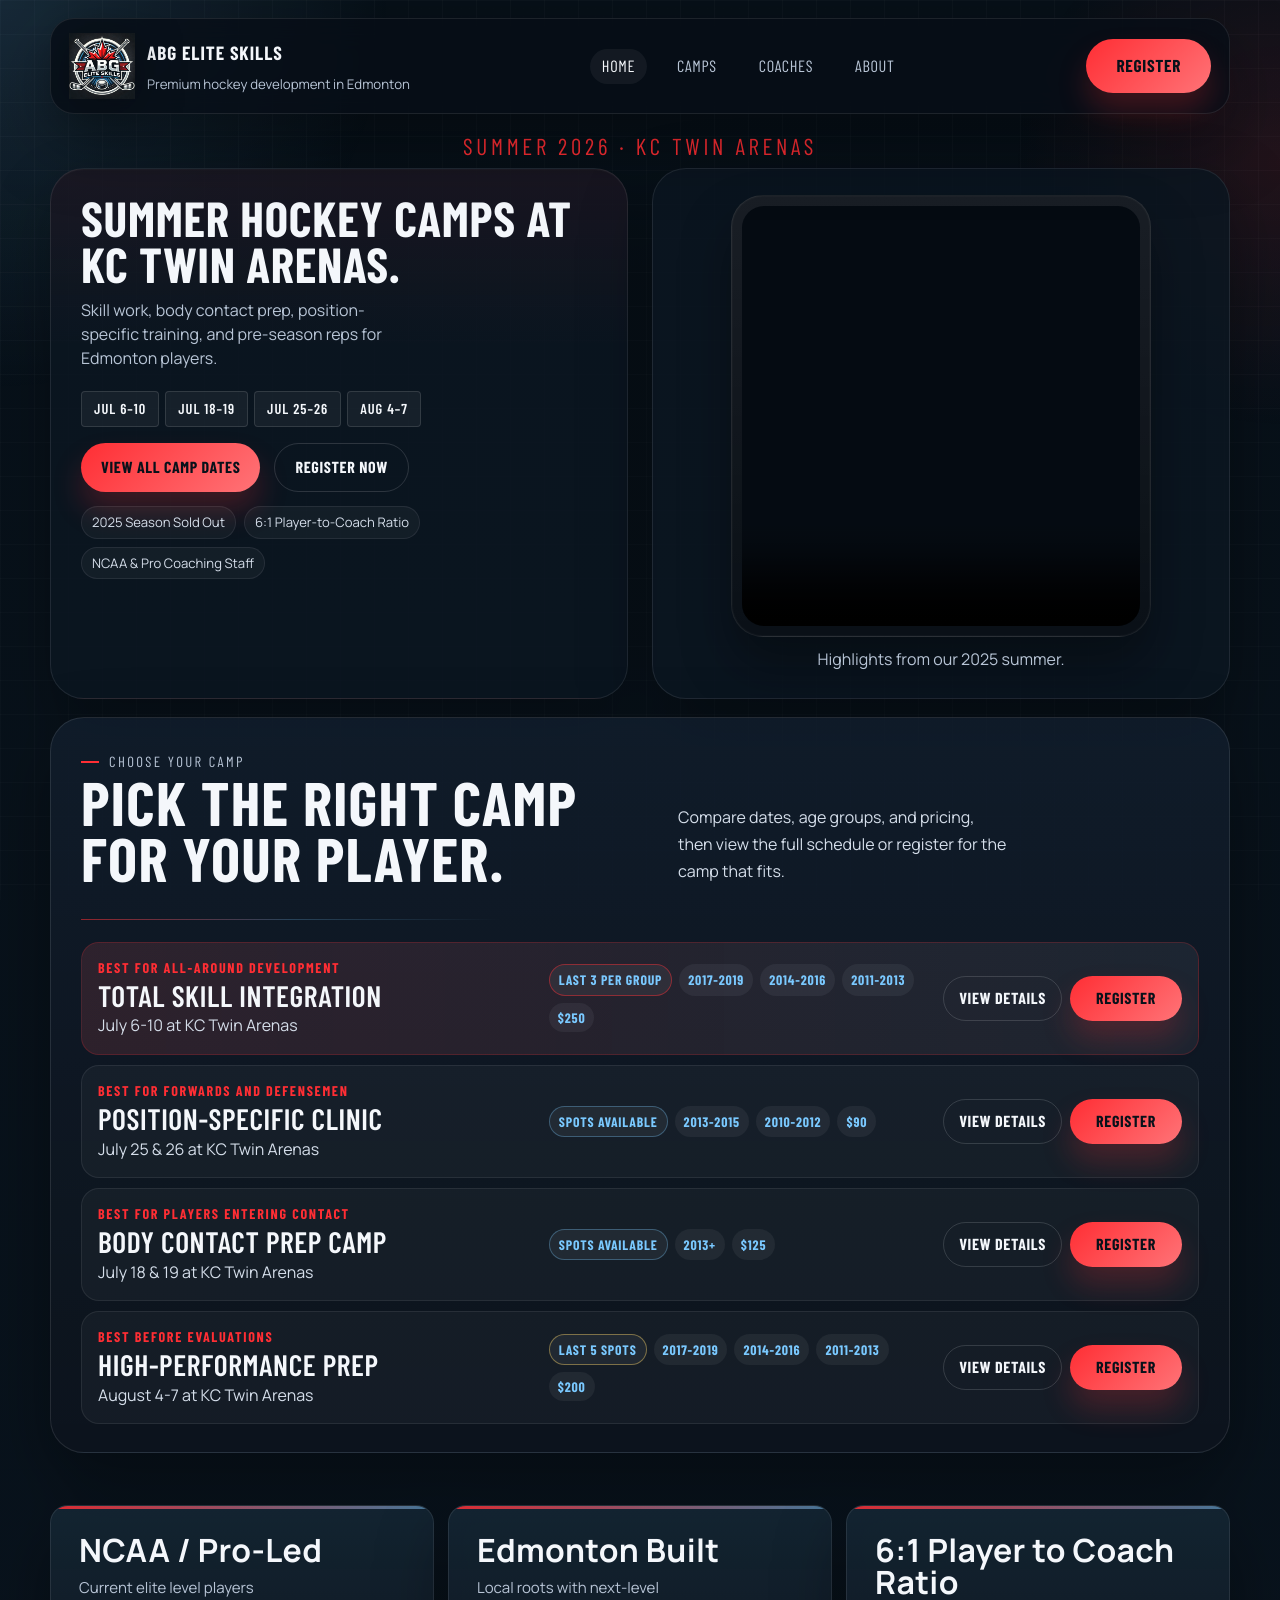
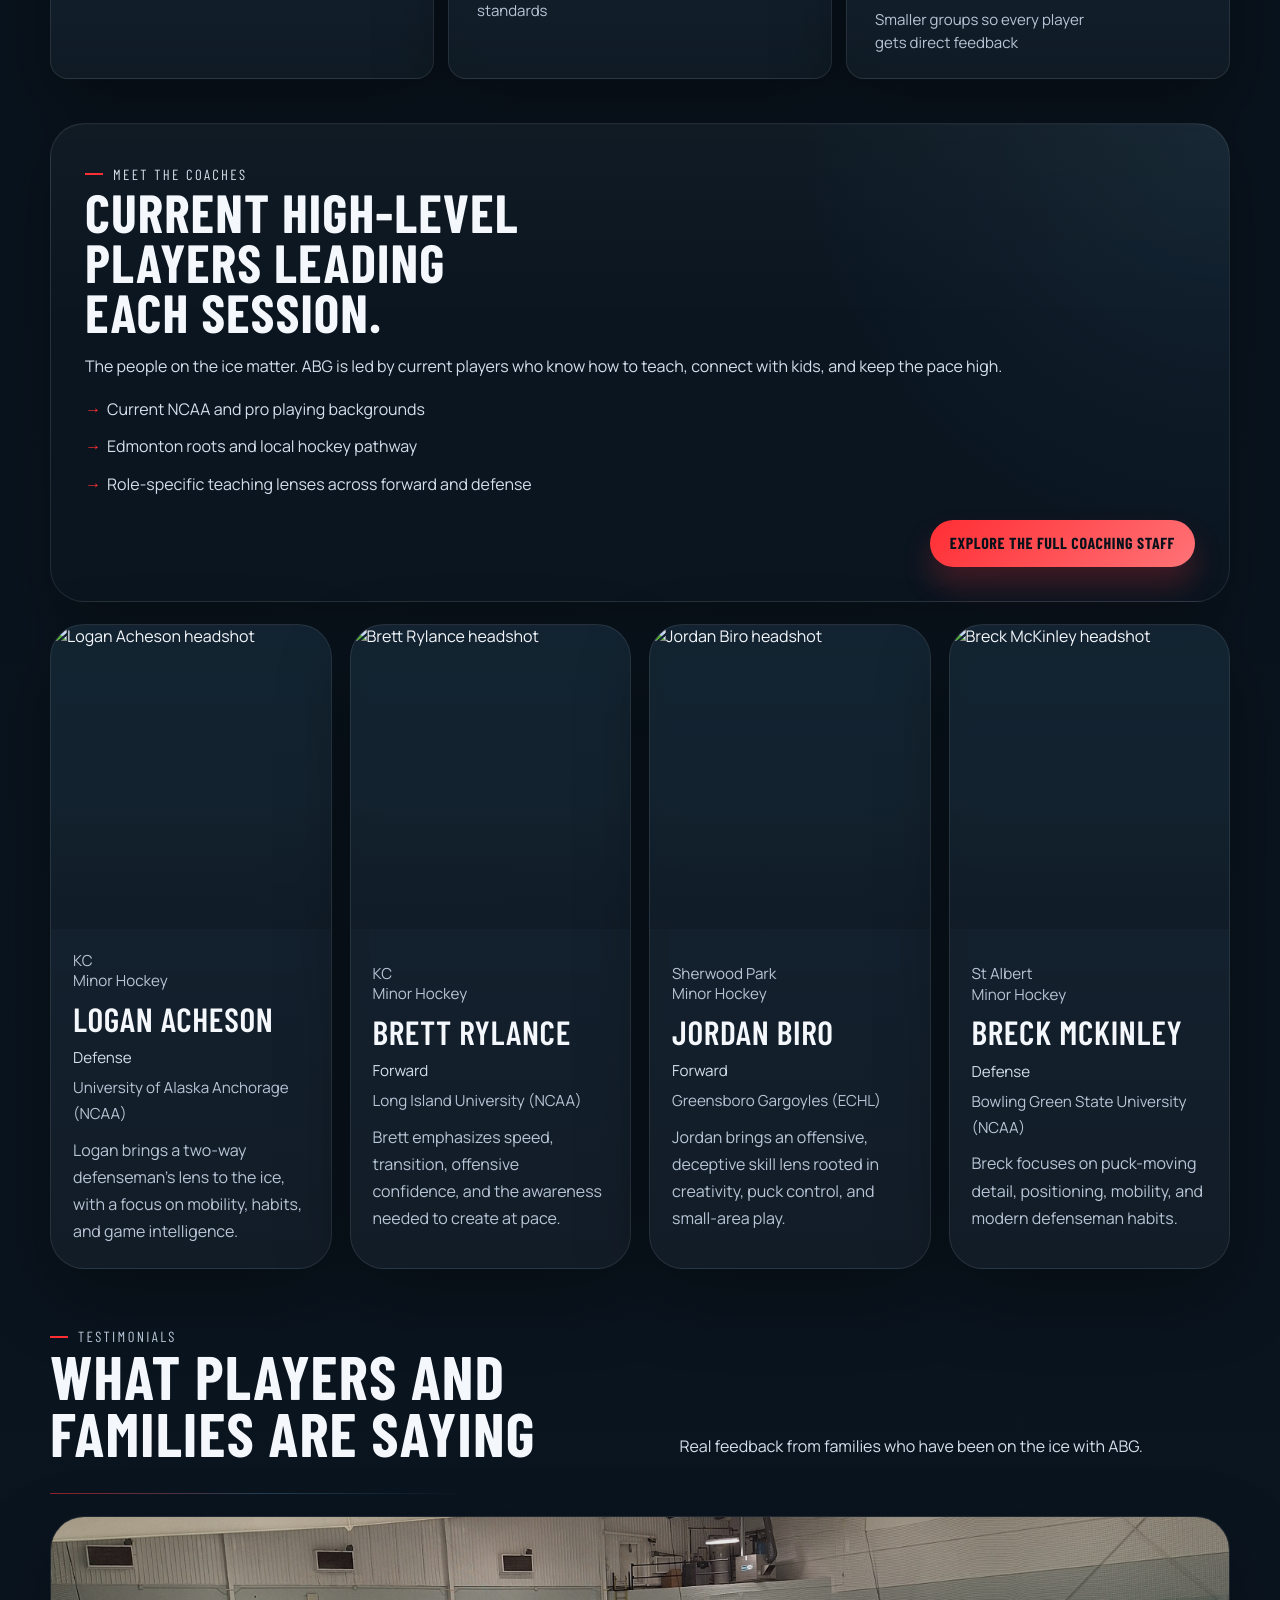
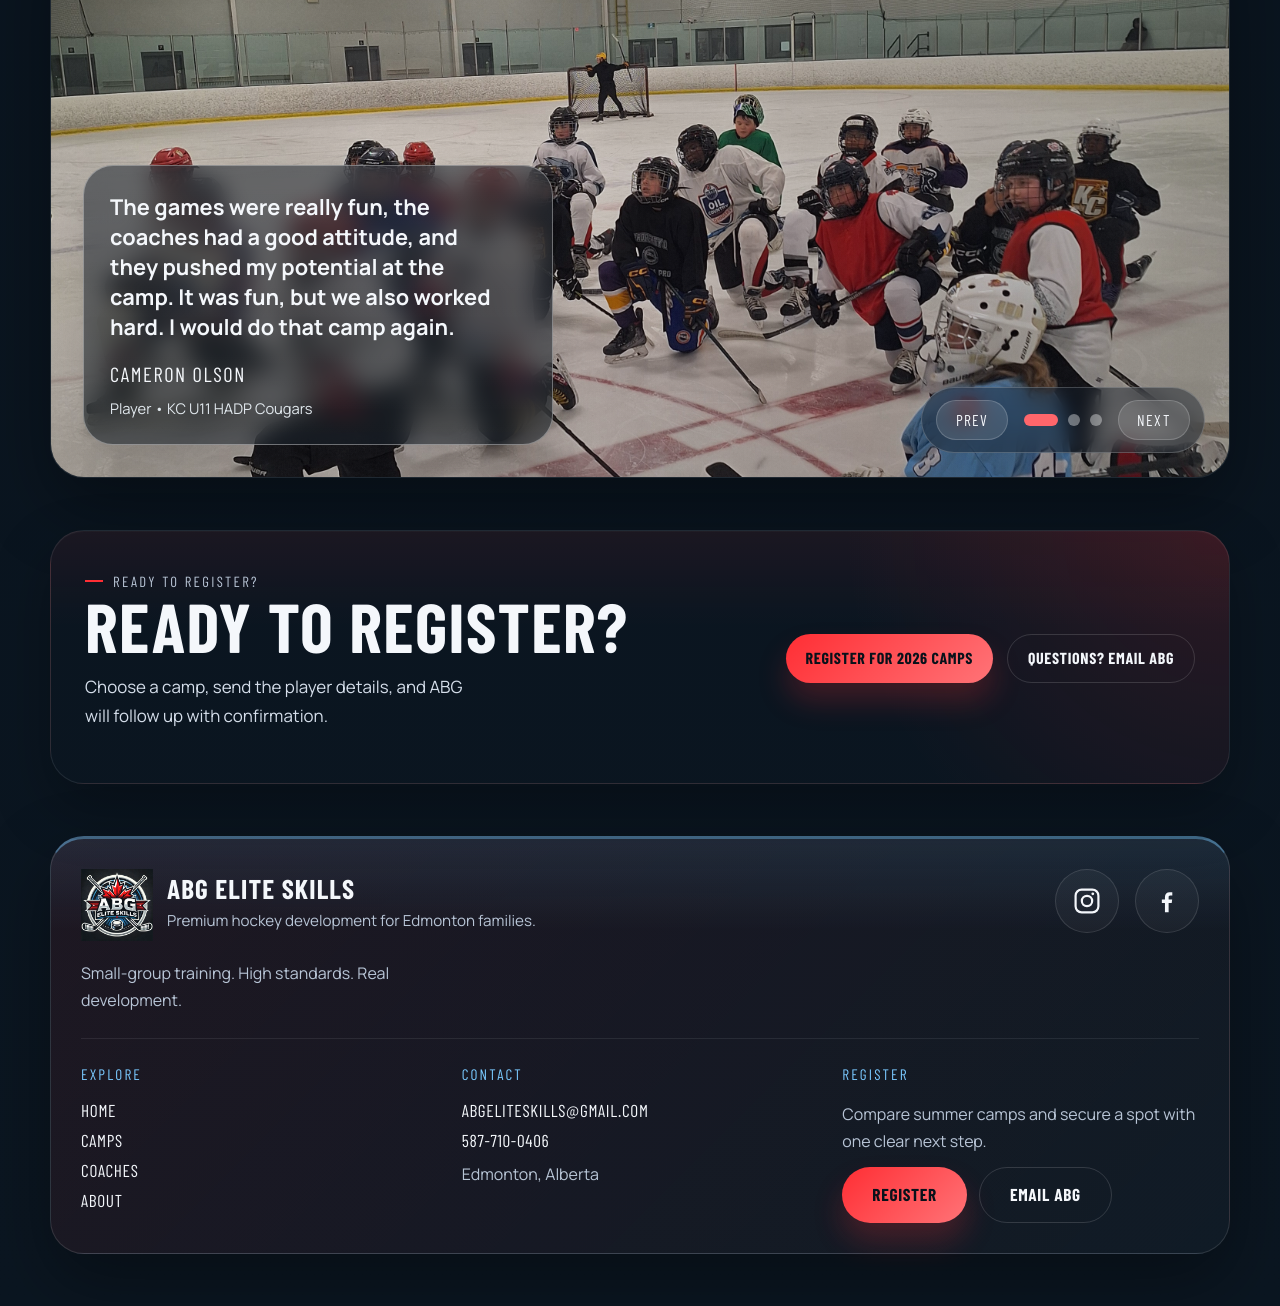
==== index.html @ f3a10bab "Add Meta Pixel and Lead conversion tracking Installs Meta Pixel (ID 1987066045263331) on all 5 pages" ====
<!DOCTYPE html>
<html lang="en">
  <head>
    <meta charset="UTF-8" />
    <meta name="viewport" content="width=device-width, initial-scale=1.0" />
    <title>Summer 2026 Hockey Camps in Edmonton | ABG Elite Skills</title>
    <meta
      name="description"
      content="Register for ABG Elite Skills summer 2026 hockey camps at KC Twin Arenas in Edmonton, including skill work, body contact prep, position-specific training, and pre-season reps."
    />
    <meta
      name="robots"
      content="index, follow, max-snippet:-1, max-image-preview:large, max-video-preview:-1"
    />
    <link rel="canonical" href="https://abgeliteskills.com/" />
    <meta property="og:type" content="website" />
    <meta property="og:site_name" content="ABG Elite Skills" />
    <meta property="og:title" content="Summer 2026 Hockey Camps in Edmonton | ABG Elite Skills" />
    <meta
      property="og:description"
      content="Summer 2026 hockey camps at KC Twin Arenas in Edmonton, including skill work, body contact prep, position-specific training, and pre-season reps."
    />
    <meta property="og:url" content="https://abgeliteskills.com/" />
    <meta
      property="og:image"
      content="https://abgeliteskills.com/assets/20250711_201636%20copy.jpg"
    />
    <meta name="twitter:card" content="summary_large_image" />
    <meta name="twitter:title" content="Summer 2026 Hockey Camps in Edmonton | ABG Elite Skills" />
    <meta
      name="twitter:description"
      content="Summer 2026 hockey camps at KC Twin Arenas in Edmonton, including skill work, body contact prep, position-specific training, and pre-season reps."
    />
    <meta
      name="twitter:image"
      content="https://abgeliteskills.com/assets/20250711_201636%20copy.jpg"
    />
    <script type="application/ld+json">
      {
        "@context": "https://schema.org",
        "@graph": [
          {
            "@type": "SportsOrganization",
            "@id": "https://abgeliteskills.com/#organization",
            "name": "ABG Elite Skills",
            "url": "https://abgeliteskills.com/",
            "logo": "https://abgeliteskills.com/assets/abg-elite-skills-logo.webp",
            "telephone": "+1-587-710-0406",
            "description": "ABG Elite Skills is an Edmonton hockey development program offering summer hockey camps, skills training, body contact prep, position-specific clinics, and private coaching led by current NCAA and pro players.",
            "email": "abgeliteskills@gmail.com",
            "priceRange": "$$",
            "areaServed": {
              "@type": "City",
              "name": "Edmonton"
            },
            "knowsAbout": [
              "Edmonton hockey camps",
              "hockey skills training",
              "body contact hockey prep",
              "position-specific hockey training",
              "private hockey coaching"
            ],
            "makesOffer": [
              {
                "@type": "Offer",
                "name": "Edmonton summer hockey camps",
                "category": "Hockey camp",
                "areaServed": "Edmonton, Alberta"
              },
              {
                "@type": "Offer",
                "name": "Position-specific hockey clinic",
                "category": "Hockey skills training",
                "areaServed": "Edmonton, Alberta"
              },
              {
                "@type": "Offer",
                "name": "Body contact prep hockey camp",
                "category": "Hockey development",
                "areaServed": "Edmonton, Alberta"
              }
            ],
            "sameAs": [
              "https://www.instagram.com/abg_eliteskills/",
              "https://www.facebook.com/people/ABG-Elite-Skills/61557583743924/"
            ],
            "contactPoint": [
              {
                "@type": "ContactPoint",
                "contactType": "customer support",
                "email": "abgeliteskills@gmail.com",
                "telephone": "+1-587-710-0406",
                "availableLanguage": [
                  "en"
                ]
              }
            ]
          },
          {
            "@type": "WebSite",
            "@id": "https://abgeliteskills.com/#website",
            "url": "https://abgeliteskills.com/",
            "name": "ABG Elite Skills",
            "publisher": {
              "@id": "https://abgeliteskills.com/#organization"
            }
          },
          {
            "@type": "WebPage",
            "@id": "https://abgeliteskills.com/#webpage",
            "url": "https://abgeliteskills.com/",
            "name": "Summer 2026 Hockey Camps in Edmonton | ABG Elite Skills",
            "description": "Register for ABG Elite Skills summer 2026 hockey camps at KC Twin Arenas in Edmonton, including skill work, body contact prep, position-specific training, and pre-season reps.",
            "isPartOf": {
              "@id": "https://abgeliteskills.com/#website"
            },
            "about": {
              "@id": "https://abgeliteskills.com/#organization"
            },
            "primaryImageOfPage": {
              "@type": "ImageObject",
              "url": "https://abgeliteskills.com/assets/20250711_201636%20copy.jpg"
            }
          }
        ]
      }
    </script>
    <link rel="preconnect" href="https://fonts.googleapis.com" />
    <link rel="preconnect" href="https://fonts.gstatic.com" crossorigin />
    <link
      href="https://fonts.googleapis.com/css2?family=Barlow+Condensed:wght@500;600;700&family=Manrope:wght@400;500;600;700;800&display=swap"
      rel="stylesheet"
    />
    <link rel="icon" href="./assets/abg-elite-skills-logo.webp" type="image/webp" />
    <link rel="stylesheet" href="./styles.css?v=20260620-mobile-pass-3" />
    <script>
      !function(f,b,e,v,n,t,s){if(f.fbq)return;n=f.fbq=function(){n.callMethod?
      n.callMethod.apply(n,arguments):n.queue.push(arguments)};if(!f._fbq)f._fbq=n;
      n.push=n;n.loaded=!0;n.version='2.0';n.queue=[];t=b.createElement(e);t.async=!0;
      t.src=v;s=b.getElementsByTagName(e)[0];s.parentNode.insertBefore(t,s)}(window,
      document,'script','https://connect.facebook.net/en_US/fbevents.js');
      fbq('init','1987066045263331');fbq('track','PageView');
    </script>
    <noscript><img height="1" width="1" style="display:none" src="https://www.facebook.com/tr?id=1987066045263331&ev=PageView&noscript=1"/></noscript>
  </head>
  <body data-page="home">
    <div class="site-bg"></div>
    <div class="page-shell">
      <header class="site-header">
        <a class="brand" href="./index.html" aria-label="ABG Elite Skills home">
          <img
            class="brand-logo"
            src="./assets/abg-elite-skills-logo.webp"
            alt="ABG Elite Skills logo"
          />
          <span class="brand-text">
            <strong>ABG Elite Skills</strong>
            <small>Premium hockey development in Edmonton</small>
          </span>
        </a>

        <button class="nav-toggle" type="button" aria-expanded="false" aria-label="Open menu">
          <span></span>
          <span></span>
        </button>

        <nav class="site-nav" aria-label="Primary">
          <a class="nav-link active" href="./index.html">Home</a>
          <a class="nav-link" href="./camps.html">Camps</a>
          <a class="nav-link" href="./coaches.html">Coaches</a>
          <a class="nav-link" href="./about.html">About</a>
        </nav>

        <a class="button button-small" href="./register.html">Register</a>
      </header>

      <main>
        <section class="hero hero-home hero-home-july reveal">
          <p class="eyebrow hero-home-kicker">Summer 2026 &middot; KC Twin Arenas</p>
          <div class="hero-copy">
            <h1>Summer Hockey Camps at KC Twin Arenas.</h1>
            <p class="hero-text">
              Skill work, body contact prep, position-specific training, and pre-season reps for Edmonton players.
            </p>
            <div class="hero-dates-strip" aria-label="Camp dates">
              <span>Jul 6&ndash;10</span>
              <span>Jul 18&ndash;19</span>
              <span>Jul 25&ndash;26</span>
              <span>Aug 4&ndash;7</span>
            </div>
            <div class="hero-actions">
              <a
                class="button"
                href="./camps.html"
                data-track-event="homepage_view_all_camp_dates_click"
                data-track-placement="home_hero"
              >View All Camp Dates</a>
              <a
                class="button button-secondary"
                href="./register.html"
                data-track-event="homepage_register_now_click"
                data-track-placement="home_hero"
              >Register Now</a>
            </div>
            <ul class="hero-proof-list">
              <li>2025 Season Sold Out</li>
              <li>6:1 Player-to-Coach Ratio</li>
              <li>NCAA &amp; Pro Coaching Staff</li>
            </ul>
          </div>
          <div class="hero-video-panel">
            <div class="hero-video-frame">
              <video
                class="hero-video"
                autoplay
                muted
                loop
                playsinline
                controls
                preload="metadata"
                poster="https://static.wixstatic.com/media/a00900_d797eb8a18ed4b608139aca3c1e04b4a~mv2.jpg/v1/crop/x_0%2Cy_1598%2Cw_3060%2Ch_1741/fill/w_930%2Ch_525%2Cal_c%2Cq_85%2Cusm_0.66_1.00_0.01%2Cenc_avif%2Cquality_auto/a00900_d797eb8a18ed4b608139aca3c1e04b4a~mv2.jpg"
                aria-label="ABG Elite Skills camp video"
              >
                <source src="./assets/Website%20Video%20ABG.mp4" type="video/mp4" />
              </video>
            </div>
            <p class="hero-video-caption">Highlights from our 2025 summer.</p>
          </div>
        </section>

        <section class="section reveal camp-chooser-section" aria-labelledby="camp-chooser-title">
          <div class="section-heading split-heading camp-chooser-heading">
            <div>
              <p class="eyebrow">Choose Your Camp</p>
              <h2 id="camp-chooser-title">Pick the right camp for your player.</h2>
            </div>
            <p>
              Compare dates, age groups, and pricing, then view the full schedule or register for the camp that fits.
            </p>
          </div>
          <div class="camp-chooser-list">
            <article class="camp-chooser-row camp-chooser-row-primary">
              <div class="camp-chooser-main">
                <span class="camp-chooser-status">Best for all-around development</span>
                <h3>Total Skill Integration</h3>
                <p>July 6-10 at KC Twin Arenas</p>
              </div>
              <div class="camp-chooser-facts" aria-label="Total Skill Integration details">
                <span class="availability-badge availability-badge-urgent">Last 3 per group</span>
                <span>2017-2019</span>
                <span>2014-2016</span>
                <span>2011-2013</span>
                <span>$250</span>
              </div>
              <div class="camp-chooser-actions">
                <a class="button button-secondary" href="./camps.html#total-skill-integration">View Details</a>
                <a class="button" href="./register.html?camp=total-skill-integration" data-track-event="homepage_camp_register_click" data-track-camp="total-skill-integration" data-track-label="Total Skill Integration">Register</a>
              </div>
            </article>
            <article class="camp-chooser-row">
              <div class="camp-chooser-main">
                <span class="camp-chooser-status">Best for forwards and defensemen</span>
                <h3>Position-Specific Clinic</h3>
                <p>July 25 &amp; 26 at KC Twin Arenas</p>
              </div>
              <div class="camp-chooser-facts" aria-label="Position-Specific Clinic details">
                <span class="availability-badge availability-badge-open">Spots available</span>
                <span>2013-2015</span>
                <span>2010-2012</span>
                <span>$90</span>
              </div>
              <div class="camp-chooser-actions">
                <a class="button button-secondary" href="./camps.html#position-specific-clinic">View Details</a>
                <a class="button" href="./register.html?camp=position-specific-clinic" data-track-event="homepage_camp_register_click" data-track-camp="position-specific-clinic" data-track-label="Position-Specific Clinic">Register</a>
              </div>
            </article>
            <article class="camp-chooser-row">
              <div class="camp-chooser-main">
                <span class="camp-chooser-status">Best for players entering contact</span>
                <h3>Body Contact Prep Camp</h3>
                <p>July 18 &amp; 19 at KC Twin Arenas</p>
              </div>
              <div class="camp-chooser-facts" aria-label="Body Contact Prep Camp details">
                <span class="availability-badge availability-badge-open">Spots available</span>
                <span>2013+</span>
                <span>$125</span>
              </div>
              <div class="camp-chooser-actions">
                <a class="button button-secondary" href="./camps.html#body-contact-prep-camp">View Details</a>
                <a class="button" href="./register.html?camp=body-contact-prep-camp" data-track-event="homepage_camp_register_click" data-track-camp="body-contact-prep-camp" data-track-label="Body Contact Prep Camp">Register</a>
              </div>
            </article>
            <article class="camp-chooser-row">
              <div class="camp-chooser-main">
                <span class="camp-chooser-status">Best before evaluations</span>
                <h3>High-Performance Prep</h3>
                <p>August 4-7 at KC Twin Arenas</p>
              </div>
              <div class="camp-chooser-facts" aria-label="High-Performance Prep details">
                <span class="availability-badge availability-badge-limited">Last 5 spots</span>
                <span>2017-2019</span>
                <span>2014-2016</span>
                <span>2011-2013</span>
                <span>$200</span>
              </div>
              <div class="camp-chooser-actions">
                <a class="button button-secondary" href="./camps.html#high-performance-prep">View Details</a>
                <a class="button" href="./register.html?camp=high-performance-prep" data-track-event="homepage_camp_register_click" data-track-camp="high-performance-prep" data-track-label="High-Performance Prep">Register</a>
              </div>
            </article>
          </div>
        </section>

        <section class="trust-bar reveal">
          <div>
            <strong>NCAA / Pro-Led</strong>
            <span>Current elite level players</span>
          </div>
          <div>
            <strong>Edmonton Built</strong>
            <span>Local roots with next-level standards</span>
          </div>
          <div>
            <strong>6:1 Player to Coach Ratio</strong>
            <span>Smaller groups so every player gets direct feedback</span>
          </div>
        </section>

        <section class="section reveal coaches-home-section">
          <div class="content-panel panel-dark coach-intro-panel coach-home-intro">
            <p class="eyebrow">Meet The Coaches</p>
              <h2>Current high-level players leading each session.</h2>
            <p>
              The people on the ice matter. ABG is led by current players who know how to teach,
              connect with kids, and keep the pace high.
            </p>
            <ul class="check-list">
              <li>Current NCAA and pro playing backgrounds</li>
              <li>Edmonton roots and local hockey pathway</li>
              <li>Role-specific teaching lenses across forward and defense</li>
            </ul>
            <div class="coach-intro-action">
              <a class="button" href="./coaches.html">Explore the full coaching staff</a>
            </div>
          </div>
          <div class="coach-preview-grid" data-coach-grid="featured"></div>
        </section>

        <section class="section reveal">
          <div class="section-heading split-heading">
            <div>
              <p class="eyebrow">Testimonials</p>
              <h2>What players and families are saying</h2>
            </div>
            <p>
              Real feedback from families who have been on the ice with ABG.
            </p>
          </div>
          <div class="testimonial-slider" data-testimonial-slider="featured"></div>
        </section>

        <section class="section reveal">
          <div class="final-cta">
            <div>
              <p class="eyebrow">Ready To Register?</p>
              <h2>Ready to register?</h2>
              <p>Choose a camp, send the player details, and ABG will follow up with confirmation.</p>
            </div>
            <div class="hero-actions">
              <a class="button" href="./register.html">Register For 2026 Camps</a>
              <a class="button button-secondary" href="mailto:abgeliteskills@gmail.com">Questions? Email ABG</a>
            </div>
          </div>
        </section>
      </main>

      <footer class="site-footer">
        <div class="footer-brand-block">
          <div>
            <a class="footer-brand" href="./index.html" aria-label="ABG Elite Skills home">
              <img
                class="footer-logo"
                src="./assets/abg-elite-skills-logo.webp"
                alt="ABG Elite Skills logo"
              />
              <span>
                <strong>ABG Elite Skills</strong>
                <small>Premium hockey development for Edmonton families.</small>
              </span>
            </a>
            <p class="footer-summary">
              Small-group training. High standards. Real development.
            </p>
          </div>
          <div class="footer-socials" aria-label="ABG Elite Skills social links">
            <a
              class="footer-social-link"
              href="https://www.instagram.com/abg_eliteskills/"
              target="_blank"
              rel="noreferrer"
              aria-label="ABG Elite Skills Instagram"
            >
              <svg viewBox="0 0 24 24" aria-hidden="true">
                <path d="M7.75 2h8.5A5.75 5.75 0 0 1 22 7.75v8.5A5.75 5.75 0 0 1 16.25 22h-8.5A5.75 5.75 0 0 1 2 16.25v-8.5A5.75 5.75 0 0 1 7.75 2Zm0 1.75A4 4 0 0 0 3.75 7.75v8.5a4 4 0 0 0 4 4h8.5a4 4 0 0 0 4-4v-8.5a4 4 0 0 0-4-4h-8.5Zm8.88 1.37a1.12 1.12 0 1 1 0 2.25 1.12 1.12 0 0 1 0-2.25ZM12 7a5 5 0 1 1 0 10 5 5 0 0 1 0-10Zm0 1.75A3.25 3.25 0 1 0 12 15.25 3.25 3.25 0 0 0 12 8.75Z"></path>
              </svg>
            </a>
            <a
              class="footer-social-link"
              href="https://www.facebook.com/people/ABG-Elite-Skills/61557583743924/"
              target="_blank"
              rel="noreferrer"
              aria-label="ABG Elite Skills Facebook"
            >
              <svg viewBox="0 0 24 24" aria-hidden="true">
                <path d="M13.3 21v-7.35h2.47l.37-2.86H13.3V8.98c0-.83.23-1.39 1.42-1.39h1.52V5.03c-.26-.04-1.16-.11-2.2-.11-2.18 0-3.68 1.33-3.68 3.78v2.09H7.88v2.86h2.48V21h2.94Z"></path>
              </svg>
            </a>
          </div>
        </div>
        <div class="footer-grid">
          <div class="footer-column">
            <p class="footer-label">Explore</p>
            <div class="footer-links">
              <a href="./index.html">Home</a>
              <a href="./camps.html">Camps</a>
              <a href="./coaches.html">Coaches</a>
              <a href="./about.html">About</a>
            </div>
          </div>
          <div class="footer-column">
            <p class="footer-label">Contact</p>
            <div class="footer-links">
              <a href="mailto:abgeliteskills@gmail.com">abgeliteskills@gmail.com</a>
              <a href="tel:+15877100406">587-710-0406</a>
              <span class="footer-note">Edmonton, Alberta</span>
            </div>
          </div>
          <div class="footer-column footer-column-cta">
            <p class="footer-label">Register</p>
            <p class="footer-note">Compare summer camps and secure a spot with one clear next step.</p>
            <div class="footer-actions">
              <a class="button button-small" href="./register.html">Register</a>
              <a class="button button-small button-secondary" href="mailto:abgeliteskills@gmail.com">Email ABG</a>
            </div>
          </div>
        </div>
      </footer>
    </div>

    <nav class="mobile-conversion-bar" aria-label="Quick camp actions">
      <span>Camps open</span>
      <a href="./camps.html" data-track-event="mobile_sticky_view_camps_click" data-track-placement="mobile_conversion_bar">View Camps</a>
      <a class="mobile-conversion-primary" href="./register.html" data-track-event="mobile_sticky_register_click" data-track-placement="mobile_conversion_bar">Register</a>
    </nav>

    <script src="./data.js?v=20260620-availability-1"></script>
    <script src="./script.js?v=20260620-ga4-1"></script>
  </body>
</html>
---- styles.css ----
:root {
  --bg: #091019;
  --bg-soft: #111d2a;
  --panel: rgba(11, 22, 34, 0.82);
  --panel-strong: #0c1724;
  --panel-lite: rgba(255, 255, 255, 0.04);
  --line: rgba(255, 255, 255, 0.09);
  --text: #f4f7fb;
  --muted: #b8c5d6;
  --muted-strong: #d5deea;
  --accent: #ff2e34;
  --accent-deep: #c3131a;
  --ice: #7ac9ff;
  --silver: #dfe7f1;
  --shadow: 0 28px 70px rgba(0, 0, 0, 0.35);
  --radius-xl: 34px;
  --radius-lg: 24px;
  --radius-md: 18px;
  --max-width: 1180px;
}

* {
  box-sizing: border-box;
}

html {
  min-height: 100%;
  overflow-y: auto;
  scroll-behavior: smooth;
  -webkit-font-smoothing: antialiased;
  text-rendering: geometricPrecision;
}

body {
  margin: 0;
  min-height: 100vh;
  overflow-x: hidden;
  overflow-y: auto;
  font-family: "Manrope", sans-serif;
  color: var(--text);
  background: linear-gradient(180deg, #071018 0%, #09131d 42%, #0b1621 100%);
  -moz-osx-font-smoothing: grayscale;
  -webkit-overflow-scrolling: touch;
}

img {
  display: block;
  max-width: 100%;
}

a {
  color: inherit;
}

.site-bg {
  position: fixed;
  inset: 0;
  background:
    radial-gradient(circle at top left, rgba(122, 201, 255, 0.15), transparent 25%),
    radial-gradient(circle at right 18%, rgba(255, 46, 52, 0.12), transparent 18%),
    linear-gradient(rgba(255, 255, 255, 0.025) 1px, transparent 1px),
    linear-gradient(90deg, rgba(255, 255, 255, 0.025) 1px, transparent 1px);
  background-size: auto, auto, 34px 34px, 34px 34px;
  mask-image: linear-gradient(180deg, rgba(0, 0, 0, 0.95), rgba(0, 0, 0, 0.75));
  pointer-events: none;
}

.page-shell {
  position: relative;
  width: min(var(--max-width), calc(100% - 28px));
  margin: 0 auto;
  padding: 18px 0 52px;
}

.site-header {
  position: sticky;
  top: 14px;
  z-index: 20;
  display: grid;
  grid-template-columns: auto 1fr auto;
  align-items: center;
  gap: 22px;
  margin-bottom: 30px;
  padding: 14px 18px;
  border: 1px solid var(--line);
  border-radius: 24px;
  background: rgba(7, 14, 22, 0.78);
  backdrop-filter: blur(18px);
  -webkit-backdrop-filter: blur(18px);
  box-shadow: var(--shadow);
  transform: translateZ(0);
}

.brand {
  display: inline-flex;
  align-items: center;
  gap: 12px;
  min-width: 0;
  text-decoration: none;
}

.brand-logo {
  width: 66px;
  height: 66px;
  object-fit: contain;
  filter: drop-shadow(0 8px 24px rgba(0, 0, 0, 0.35));
}

.brand-text {
  display: grid;
  gap: 3px;
}

.brand-text strong,
.eyebrow,
h1,
h2,
h3,
.button,
.nav-link,
.camp-status {
  font-family: "Barlow Condensed", sans-serif;
}

.brand-text strong {
  font-size: 1.2rem;
  letter-spacing: 0.05em;
  text-transform: uppercase;
}

.brand-text small {
  color: var(--muted);
  font-size: 0.83rem;
}

.site-nav {
  display: inline-flex;
  justify-self: center;
  gap: 18px;
}

.nav-link {
  padding: 8px 12px;
  border-radius: 999px;
  color: var(--muted);
  font-size: 1.02rem;
  letter-spacing: 0.04em;
  text-decoration: none;
  text-transform: uppercase;
}

.nav-link:hover,
.nav-link.active {
  color: var(--text);
  background: rgba(255, 255, 255, 0.05);
}

.nav-toggle {
  display: none;
  width: 48px;
  height: 48px;
  align-items: center;
  justify-content: center;
  gap: 5px;
  border: 1px solid var(--line);
  border-radius: 14px;
  background: rgba(255, 255, 255, 0.03);
  cursor: pointer;
}

.nav-toggle span {
  display: block;
  width: 18px;
  height: 2px;
  background: var(--text);
}

.button {
  display: inline-flex;
  align-items: center;
  justify-content: center;
  padding: 14px 20px;
  border: 0;
  border-radius: 999px;
  color: #08111a;
  font-size: 1rem;
  font-weight: 700;
  letter-spacing: 0.04em;
  text-decoration: none;
  text-transform: uppercase;
  background: linear-gradient(135deg, var(--accent), #ff7377);
  box-shadow: 0 18px 30px rgba(255, 46, 52, 0.22);
  transition:
    transform 180ms ease,
    box-shadow 180ms ease;
}

.button:hover {
  transform: translateY(-2px);
}

.button-small {
  padding: 17px 30px;
  font-size: 1.08rem;
}

.button-secondary {
  color: var(--text);
  background: transparent;
  border: 1px solid rgba(255, 255, 255, 0.14);
  box-shadow: none;
}

.button-secondary:hover {
  box-shadow: none;
}

.hero,
.page-hero,
.layout-two,
.site-footer {
  display: grid;
  grid-template-columns: repeat(2, minmax(0, 1fr));
  gap: 24px;
}

.hero-home {
  grid-template-columns: minmax(0, 1fr) minmax(0, 1fr);
  align-items: center;
  gap: 26px;
  margin-bottom: 20px;
}

.hero-home-kicker {
  grid-column: 1 / -1;
  justify-self: center;
  margin-bottom: -2px;
}

.hero-copy,
.page-hero-copy,
.page-hero-visual,
.feature-card,
.camp-card,
.coach-card,
.coach-profile,
.testimonial-card,
.content-panel,
.photo-story,
.final-cta,
.hero-video-panel,
.trust-bar div {
  border: 1px solid var(--line);
  border-radius: var(--radius-xl);
  background: var(--panel);
  box-shadow: var(--shadow);
}

.hero-copy,
.page-hero-copy,
.content-panel {
  padding: 34px;
}

.page-hero-visual,
.photo-story {
  overflow: hidden;
  min-height: 100%;
}

.hero-copy {
  display: grid;
  align-content: center;
  gap: 16px;
  width: 100%;
  text-align: left;
  min-height: 100%;
  background:
    linear-gradient(180deg, rgba(255, 46, 52, 0.06), transparent 34%),
    var(--panel);
}

.hero-home .hero-copy {
  align-content: start;
  padding: 34px 36px;
}

.hero-video-panel {
  display: grid;
  justify-items: center;
  align-content: center;
  gap: 14px;
  width: 100%;
  min-height: 100%;
  padding: 34px 36px;
}

.photo-panel {
  position: relative;
  overflow: hidden;
  min-height: 100%;
}

.photo-panel img,
.page-hero-visual img,
.photo-story img,
.camp-card-media img,
.coach-card img,
.coach-profile-top img {
  width: 100%;
  height: 100%;
  object-fit: cover;
}

.hero-proof-list {
  display: flex;
  flex-wrap: wrap;
  justify-content: flex-start;
  gap: 10px;
  padding: 0;
  margin: 6px 0 0;
  list-style: none;
}

.hero-proof-list li {
  padding: 9px 13px;
  border: 1px solid rgba(255, 255, 255, 0.08);
  border-radius: 999px;
  color: var(--muted-strong);
  background: rgba(255, 255, 255, 0.04);
  font-size: 0.9rem;
  line-height: 1.45;
}

.hero-video-frame {
  width: 100%;
  max-width: 520px;
  padding: 12px;
  overflow: hidden;
  border: 1px solid rgba(255, 255, 255, 0.08);
  border-radius: 40px;
  background:
    linear-gradient(180deg, rgba(255, 255, 255, 0.08), rgba(255, 255, 255, 0.02)),
    #050b12;
  box-shadow:
    0 28px 50px rgba(0, 0, 0, 0.35),
    0 0 0 1px rgba(255, 255, 255, 0.02) inset;
}

.hero-video {
  display: block;
  width: 100%;
  aspect-ratio: 9 / 16;
  object-fit: cover;
  border-radius: 28px;
  background: #050b12;
}

.hero-video-caption {
  width: 100%;
  max-width: 520px;
  margin: 0;
  color: var(--muted);
  font-size: 1rem;
  line-height: 1.55;
  text-align: center;
}

.july-hero-panel {
  align-content: stretch;
  gap: 14px;
  padding: 0;
  border: 0;
  background: transparent;
  box-shadow: none;
}

.july-hero-camp {
  display: grid;
  grid-template-columns: minmax(140px, 0.74fr) minmax(0, 1fr);
  min-height: 0;
  overflow: hidden;
  border: 1px solid var(--line);
  border-radius: var(--radius-xl);
  background:
    linear-gradient(180deg, rgba(122, 201, 255, 0.08), rgba(255, 255, 255, 0.02)),
    rgba(11, 22, 34, 0.9);
  box-shadow: var(--shadow);
}

.july-hero-camp-primary {
  border-color: rgba(255, 46, 52, 0.24);
  background:
    linear-gradient(180deg, rgba(255, 46, 52, 0.13), rgba(255, 255, 255, 0.02)),
    rgba(11, 22, 34, 0.93);
}

.july-hero-camp-media {
  min-height: 100%;
  background: rgba(255, 255, 255, 0.04);
}

.july-hero-camp-media img {
  width: 100%;
  height: 100%;
  min-height: 190px;
  object-fit: cover;
}

.july-hero-camp-primary .july-hero-camp-media img {
  object-position: center 18%;
}

.july-hero-camp-secondary .july-hero-camp-media img {
  object-position: center 70%;
}

.july-hero-camp-contact .july-hero-camp-media img {
  object-position: center 48%;
}

.july-hero-camp-body {
  display: grid;
  align-content: center;
  gap: 10px;
  padding: 20px;
}

.july-hero-camp-body h2 {
  margin: 0;
  font-size: clamp(1.45rem, 2.6vw, 2.1rem);
}

.july-hero-camp-body p {
  margin: 0;
  color: var(--muted-strong);
  font-size: 0.96rem;
  line-height: 1.5;
}

.july-hero-camp-facts {
  display: flex;
  flex-wrap: wrap;
  gap: 8px;
}

.july-hero-camp-facts span {
  display: inline-flex;
  align-items: center;
  padding: 6px 9px;
  border: 1px solid rgba(255, 255, 255, 0.1);
  border-radius: 999px;
  color: var(--ice);
  font-family: "Barlow Condensed", sans-serif;
  font-size: 0.88rem;
  font-weight: 700;
  letter-spacing: 0.07em;
  line-height: 1.25;
  text-transform: uppercase;
  background: rgba(255, 255, 255, 0.045);
}

.july-hero-camp .button {
  width: 100%;
  margin-top: 2px;
  text-align: center;
}

.eyebrow {
  margin: 0;
  color: var(--accent);
  font-size: 0.92rem;
  letter-spacing: 0.16em;
  text-transform: uppercase;
}

h1 {
  margin: 0 0 16px;
  font-size: clamp(3.4rem, 7vw, 6.8rem);
  line-height: 0.92;
  letter-spacing: 0.01em;
  text-transform: uppercase;
}

.hero-home h1 {
  margin-bottom: 0;
  font-size: clamp(2.5rem, 4.15vw, 4.25rem);
  line-height: 0.92;
  letter-spacing: 0.015em;
  max-width: 100%;
}

.hero-league-strip {
  display: flex;
  flex-wrap: wrap;
  align-items: center;
  gap: 12px 16px;
  margin-top: -2px;
}

.hero-league-label {
  color: var(--muted);
  font-size: 0.82rem;
  font-weight: 700;
  letter-spacing: 0.14em;
  text-transform: uppercase;
}

.hero-league-badges {
  display: flex;
  flex-wrap: wrap;
  gap: 10px;
}

.hero-league-badge {
  display: inline-flex;
  align-items: center;
  justify-content: center;
  min-width: 72px;
  min-height: 52px;
  padding: 8px 12px;
  border: 1px solid rgba(255, 255, 255, 0.1);
  border-radius: 999px;
  background:
    linear-gradient(180deg, rgba(255, 255, 255, 0.06), rgba(255, 255, 255, 0.02)),
    rgba(5, 11, 18, 0.88);
}

.hero-league-badge img {
  display: block;
  width: auto;
  max-width: 84px;
  max-height: 32px;
  object-fit: contain;
}

.hero-league-badge:first-child img,
.hero-league-badge:nth-child(2) img,
.hero-league-badge:nth-child(4) img {
  max-height: 34px;
}

.hero-text {
  max-width: 33ch;
  margin: 0;
  color: var(--muted-strong);
  font-size: 1.06rem;
  line-height: 1.65;
}

h2 {
  margin: 0 0 14px;
  font-size: clamp(2rem, 4.5vw, 3.5rem);
  line-height: 0.96;
  letter-spacing: 0.02em;
  text-transform: uppercase;
}

h3 {
  margin: 0 0 10px;
  font-size: clamp(1.55rem, 3vw, 2.1rem);
  line-height: 1;
  letter-spacing: 0.02em;
  text-transform: uppercase;
}

p,
li,
span {
  line-height: 1.7;
}

.hero-text,
.section-heading p,
.feature-card p,
.camp-card p,
.coach-card p,
.coach-profile p,
.testimonial-meta,
.quote-credit,
.content-panel p,
.brand-text small,
.info-card p,
.final-cta p,
.trust-bar span,
.detail-stack span,
.age-list span,
.site-footer p,
.footer-links a {
  color: var(--muted);
}

.hero-dates-strip {
  display: flex;
  flex-wrap: wrap;
  gap: 6px;
  margin: 8px 0 0;
}

.hero-dates-strip span,
.hero-dates-strip a {
  padding: 5px 12px;
  background: rgba(255, 255, 255, 0.05);
  border: 1px solid rgba(255, 255, 255, 0.12);
  border-radius: 4px;
  color: var(--text);
  font-family: 'Barlow Condensed', sans-serif;
  font-size: 0.9rem;
  font-weight: 600;
  letter-spacing: 0.07em;
  text-transform: uppercase;
  white-space: nowrap;
  text-decoration: none;
  transition:
    border-color 180ms ease,
    background 180ms ease,
    transform 180ms ease;
}

.hero-dates-strip a:hover {
  border-color: rgba(122, 201, 255, 0.36);
  background: rgba(122, 201, 255, 0.12);
  transform: translateY(-1px);
}

.hero-testimonial {
  margin: 12px 0 0;
  padding: 12px 16px;
  border-left: 2px solid var(--accent);
  border-radius: 0 8px 8px 0;
  background: rgba(255, 46, 52, 0.06);
}

.hero-testimonial p {
  margin: 0 0 4px;
  color: var(--text);
  font-size: 0.95rem;
  font-style: italic;
  line-height: 1.5;
}

.hero-testimonial cite {
  color: var(--muted);
  font-size: 0.78rem;
  font-style: normal;
  letter-spacing: 0.05em;
  text-transform: uppercase;
}

.hero-actions {
  display: flex;
  flex-wrap: wrap;
  gap: 14px;
  margin-top: 4px;
}

.hero-metrics strong,
.trust-bar strong,
.detail-stack strong,
.age-list strong,
.quote-credit {
  display: block;
  color: var(--text);
}

.mini-list,
.check-list,
.coach-highlights {
  display: grid;
  gap: 10px;
  margin: 16px 0 0;
  padding-left: 18px;
  color: var(--muted-strong);
}

.trust-bar {
  display: grid;
  grid-template-columns: repeat(3, minmax(0, 1fr));
  gap: 14px;
  margin-bottom: 44px;
}

.trust-bar div {
  position: relative;
  padding: 24px 26px;
  border-radius: var(--radius-md);
  background:
    linear-gradient(180deg, rgba(122, 201, 255, 0.08), rgba(255, 255, 255, 0.02)),
    rgba(11, 22, 34, 0.82);
  overflow: hidden;
}

.trust-bar div::before {
  content: "";
  position: absolute;
  inset: 0 auto auto 0;
  width: 100%;
  height: 3px;
  background: linear-gradient(90deg, rgba(255, 46, 52, 0.85), rgba(122, 201, 255, 0.5));
}

.trust-bar strong {
  margin-bottom: 6px;
  font-size: 1.34rem;
  letter-spacing: 0.02em;
}

.trust-bar span {
  display: block;
  max-width: 24ch;
}

.camp-chooser-section {
  padding: 28px 30px;
  border: 1px solid rgba(255, 255, 255, 0.1);
  border-radius: var(--radius-xl);
  background:
    linear-gradient(180deg, rgba(122, 201, 255, 0.07), rgba(255, 255, 255, 0.018)),
    rgba(7, 15, 25, 0.86);
  box-shadow: var(--shadow);
}

.camp-chooser-heading {
  margin-bottom: 18px;
}

.camp-chooser-heading p:last-child {
  max-width: 34ch;
}

.camp-chooser-list {
  display: grid;
  gap: 10px;
}

.camp-chooser-row {
  display: grid;
  grid-template-columns: minmax(220px, 1.15fr) minmax(220px, 1fr) auto;
  gap: 18px;
  align-items: center;
  padding: 16px;
  border: 1px solid rgba(255, 255, 255, 0.08);
  border-radius: var(--radius-md);
  background: rgba(255, 255, 255, 0.035);
}

.camp-chooser-row-primary {
  border-color: rgba(255, 46, 52, 0.2);
  background:
    linear-gradient(90deg, rgba(255, 46, 52, 0.1), rgba(255, 255, 255, 0.025)),
    rgba(255, 255, 255, 0.035);
}

.camp-chooser-main {
  min-width: 0;
}

.camp-chooser-status {
  display: block;
  margin-bottom: 4px;
  color: var(--accent);
  font-family: "Barlow Condensed", sans-serif;
  font-size: 0.88rem;
  font-weight: 700;
  letter-spacing: 0.12em;
  line-height: 1.3;
  text-transform: uppercase;
}

.camp-chooser-main h3 {
  margin-bottom: 4px;
  font-size: clamp(1.35rem, 2.4vw, 1.85rem);
}

.camp-chooser-main p {
  margin: 0;
  color: var(--muted-strong);
  line-height: 1.45;
}

.camp-chooser-facts {
  display: flex;
  flex-wrap: wrap;
  gap: 7px;
}

.camp-chooser-facts span {
  display: inline-flex;
  align-items: center;
  padding: 6px 9px;
  border-radius: 999px;
  color: var(--ice);
  font-family: "Barlow Condensed", sans-serif;
  font-size: 0.86rem;
  font-weight: 700;
  letter-spacing: 0.06em;
  line-height: 1.25;
  text-transform: uppercase;
  background: rgba(255, 255, 255, 0.055);
}

.availability-badge {
  display: inline-flex;
  align-items: center;
  width: fit-content;
  padding: 5px 9px;
  border: 1px solid rgba(255, 255, 255, 0.14);
  border-radius: 999px;
  color: var(--text);
  font-family: "Barlow Condensed", sans-serif;
  font-size: 0.86rem;
  font-weight: 800;
  letter-spacing: 0.08em;
  line-height: 1;
  text-transform: uppercase;
  white-space: nowrap;
  background: rgba(255, 255, 255, 0.06);
}

.availability-badge-urgent {
  border-color: rgba(255, 46, 52, 0.45);
  color: #ffd9dc;
  background: rgba(255, 46, 52, 0.16);
}

.availability-badge-limited {
  border-color: rgba(255, 214, 102, 0.42);
  color: #ffe9a6;
  background: rgba(255, 214, 102, 0.13);
}

.availability-badge-open {
  border-color: rgba(122, 201, 255, 0.32);
  color: #d6f1ff;
  background: rgba(122, 201, 255, 0.11);
}

.camp-chooser-actions {
  display: flex;
  gap: 8px;
  justify-content: flex-end;
}

.camp-chooser-actions .button {
  min-width: 112px;
  padding: 12px 15px;
  white-space: nowrap;
}

.mobile-conversion-bar {
  display: none;
}

.home-featured-heading p:last-child {
  max-width: 32ch;
  padding: 18px 18px 18px 20px;
  border-left: 3px solid rgba(255, 46, 52, 0.72);
  border-radius: 18px;
  background: rgba(255, 255, 255, 0.045);
  color: var(--text);
}

.home-featured-section {
  position: relative;
  overflow: hidden;
  padding: 32px 30px 34px;
  border: 1px solid rgba(255, 255, 255, 0.1);
  border-radius: calc(var(--radius-xl) + 10px);
  background:
    radial-gradient(circle at top right, rgba(255, 46, 52, 0.2), transparent 24%),
    radial-gradient(circle at bottom left, rgba(122, 201, 255, 0.15), transparent 28%),
    linear-gradient(180deg, rgba(255, 255, 255, 0.04), rgba(255, 255, 255, 0.015)),
    rgba(7, 15, 25, 0.92);
  box-shadow:
    0 34px 70px rgba(0, 0, 0, 0.28),
    inset 0 1px 0 rgba(255, 255, 255, 0.02);
}

.home-featured-rail {
  display: flex;
  flex-wrap: wrap;
  gap: 12px;
  margin-bottom: 18px;
}

.home-featured-rail span {
  display: inline-flex;
  align-items: center;
  justify-content: center;
  padding: 8px 13px;
  border: 1px solid rgba(255, 255, 255, 0.1);
  border-radius: 999px;
  color: var(--text);
  font-family: "Barlow Condensed", sans-serif;
  font-size: 0.95rem;
  letter-spacing: 0.12em;
  text-transform: uppercase;
  background: rgba(255, 255, 255, 0.04);
}

.home-featured-heading {
  position: relative;
  z-index: 1;
  padding-bottom: 8px;
}

.home-featured-grid {
  display: grid;
  grid-template-columns: repeat(3, minmax(0, 1fr));
  gap: 22px;
}

.home-featured-card {
  display: grid;
  gap: 13px;
  padding: 20px;
  border: 1px solid rgba(122, 201, 255, 0.18);
  border-radius: var(--radius-xl);
  background:
    radial-gradient(circle at top right, rgba(122, 201, 255, 0.16), transparent 30%),
    linear-gradient(180deg, rgba(122, 201, 255, 0.1), rgba(255, 255, 255, 0.02)),
    rgba(11, 22, 34, 0.9);
  box-shadow:
    0 22px 44px rgba(0, 0, 0, 0.22),
    inset 0 1px 0 rgba(255, 255, 255, 0.03);
  transform: translateY(0);
}

.home-featured-card-flagship {
  transform: translateY(-8px) scale(1.01);
  border-color: rgba(255, 46, 52, 0.28);
  background:
    radial-gradient(circle at top right, rgba(255, 46, 52, 0.24), transparent 32%),
    linear-gradient(180deg, rgba(255, 46, 52, 0.14), rgba(255, 255, 255, 0.02)),
    rgba(11, 22, 34, 0.92);
  box-shadow:
    0 28px 56px rgba(0, 0, 0, 0.3),
    0 0 0 1px rgba(255, 46, 52, 0.08) inset;
}

.home-featured-status {
  display: inline-flex;
  align-items: center;
  justify-content: center;
  width: fit-content;
  margin: 0;
  padding: 8px 13px;
  border: 1px solid rgba(255, 255, 255, 0.12);
  border-radius: 999px;
  color: var(--text);
  font-family: "Barlow Condensed", sans-serif;
  font-size: 0.95rem;
  font-weight: 700;
  letter-spacing: 0.12em;
  text-transform: uppercase;
  background: rgba(255, 255, 255, 0.06);
}

/* Highlight badge for the featured July camp */
.home-featured-status-urgent {
  border-color: rgba(255, 46, 52, 0.38);
  color: #ffb3b5;
  background: rgba(255, 46, 52, 0.12);
}

.home-featured-top {
  display: flex;
  justify-content: space-between;
  gap: 16px;
  align-items: start;
}

.home-featured-media {
  overflow: hidden;
  border-radius: calc(var(--radius-xl) - 8px);
  aspect-ratio: 16 / 9;
  background: rgba(255, 255, 255, 0.04);
  box-shadow:
    0 18px 28px rgba(0, 0, 0, 0.16),
    inset 0 1px 0 rgba(255, 255, 255, 0.03);
}

.home-featured-media img {
  width: 100%;
  height: 100%;
  object-fit: cover;
  display: block;
  transform: scale(1.02);
}

.home-featured-card:not(.home-featured-card-flagship) .home-featured-media img {
  object-position: center 70%;
}

.home-featured-card-flagship .home-featured-media img {
  object-position: center 18%;
}

.home-featured-top h3 {
  margin: 0;
  font-size: clamp(1.35rem, 2vw, 1.75rem);
  line-height: 0.98;
}

.home-featured-meta,
.home-featured-copy {
  margin: 0;
}

.home-featured-meta {
  color: var(--muted-strong);
  font-size: 0.98rem;
}

.home-featured-copy {
  color: var(--muted);
  line-height: 1.55;
}

.home-featured-urgency {
  margin: -2px 0 0;
  color: var(--accent);
  font-family: "Barlow Condensed", sans-serif;
  font-size: 1.02rem;
  font-weight: 700;
  letter-spacing: 0.1em;
  text-transform: uppercase;
}

.home-featured-divider {
  width: 100%;
  height: 1px;
  background: linear-gradient(
    90deg,
    rgba(255, 255, 255, 0),
    rgba(255, 255, 255, 0.16) 16%,
    rgba(255, 255, 255, 0.08) 84%,
    rgba(255, 255, 255, 0)
  );
}

.home-featured-tags {
  display: flex;
  flex-wrap: wrap;
  gap: 8px;
}

.home-featured-tags span {
  display: inline-flex;
  align-items: center;
  padding: 6px 10px;
  border-radius: 999px;
  color: var(--ice);
  font-family: "Barlow Condensed", sans-serif;
  font-size: 0.86rem;
  letter-spacing: 0.05em;
  text-transform: uppercase;
  background: rgba(255, 255, 255, 0.06);
}

.home-featured-actions {
  margin-top: 2px;
}

.home-featured-actions .button {
  min-width: 168px;
  justify-content: center;
}

.home-specialty-row {
  margin-top: 20px;
}

.home-specialty-label {
  margin-bottom: 14px;
}

.home-specialty-grid {
  display: grid;
  grid-template-columns: repeat(2, minmax(0, 1fr));
  gap: 14px;
}

.home-specialty-card {
  display: flex;
  flex-direction: column;
  gap: 12px;
  padding: 24px 28px;
  border: 1px solid var(--line);
  border-radius: var(--radius-xl);
  background: var(--panel);
  box-shadow: var(--shadow);
}

.home-specialty-card-top {
  display: flex;
  align-items: flex-start;
  justify-content: space-between;
  gap: 12px;
}

.home-specialty-month {
  margin: 0 0 4px;
  color: var(--accent);
  font-size: 0.8rem;
  font-weight: 700;
  letter-spacing: 0.1em;
  text-transform: uppercase;
}

.home-specialty-card h3 {
  margin: 0;
  font-size: clamp(1.1rem, 1.8vw, 1.45rem);
}

.home-specialty-card p {
  margin: 0;
  color: var(--muted);
  font-size: 0.9rem;
  line-height: 1.6;
  flex: 1;
}

.home-specialty-card-actions {
  display: flex;
  gap: 10px;
  margin-top: 4px;
}

.section {
  margin-bottom: 46px;
}

.section-heading {
  margin-bottom: 22px;
}

.split-heading {
  display: grid;
  grid-template-columns: 1.1fr 1fr;
  gap: 24px;
  align-items: end;
}

.feature-grid,
.camp-grid,
.testimonial-grid,
.expectation-grid {
  display: grid;
  grid-template-columns: repeat(3, minmax(0, 1fr));
  gap: 18px;
}

.philosophy-flow {
  display: grid;
  grid-template-columns: minmax(0, 1fr) auto minmax(0, 1fr) auto minmax(0, 1fr) auto minmax(0, 1fr);
  gap: 14px;
  align-items: center;
  position: relative;
}

.about-philosophy-section .philosophy-flow::before {
  content: "";
  position: absolute;
  left: 6%;
  right: 6%;
  top: 50%;
  height: 1px;
  background: linear-gradient(
    90deg,
    rgba(255, 255, 255, 0),
    rgba(122, 201, 255, 0.18) 12%,
    rgba(122, 201, 255, 0.36) 50%,
    rgba(255, 255, 255, 0)
  );
  transform: translateY(-50%);
  pointer-events: none;
}

.feature-card {
  padding: 24px;
}

.philosophy-step {
  position: relative;
  min-height: 100%;
  overflow: hidden;
  border: 1px solid rgba(122, 201, 255, 0.12);
  border-radius: 28px;
  background:
    radial-gradient(circle at top right, rgba(255, 82, 96, 0.14), transparent 34%),
    linear-gradient(180deg, rgba(122, 201, 255, 0.08), rgba(255, 255, 255, 0.02)),
    rgba(11, 22, 34, 0.82);
  box-shadow:
    0 24px 44px rgba(0, 0, 0, 0.22),
    inset 0 1px 0 rgba(255, 255, 255, 0.02);
}

.philosophy-step::before {
  content: "";
  position: absolute;
  inset: 0 auto 0 0;
  width: 4px;
  background: linear-gradient(180deg, var(--accent), rgba(122, 201, 255, 0.36));
}

.philosophy-step:nth-of-type(1),
.philosophy-step:nth-of-type(5) {
  transform: translateY(-18px);
}

.philosophy-step:nth-of-type(3),
.philosophy-step:nth-of-type(7) {
  transform: translateY(18px);
}

.about-philosophy-section .feature-card span {
  display: inline-flex;
  align-items: center;
  justify-content: center;
  min-width: 56px;
  padding: 8px 12px;
  margin-bottom: 14px;
  border: 1px solid rgba(122, 201, 255, 0.18);
  border-radius: 999px;
  color: var(--text);
  font-family: "Barlow Condensed", sans-serif;
  font-size: 1.05rem;
  letter-spacing: 0.12em;
  background: rgba(122, 201, 255, 0.08);
  box-shadow: inset 0 1px 0 rgba(255, 255, 255, 0.03);
}

.about-philosophy-section .feature-card h3 {
  margin-bottom: 10px;
  font-size: clamp(1.45rem, 2vw, 1.9rem);
  line-height: 0.94;
  text-wrap: balance;
}

.about-philosophy-section .feature-card p {
  margin: 0;
  color: var(--muted-strong);
  line-height: 1.68;
}

.philosophy-arrow {
  display: grid;
  place-items: center;
  width: 46px;
  height: 46px;
  border: 1px solid rgba(122, 201, 255, 0.16);
  border-radius: 999px;
  font-family: "Barlow Condensed", sans-serif;
  font-size: 1.9rem;
  line-height: 1;
  background: rgba(8, 18, 28, 0.84);
  box-shadow: 0 12px 24px rgba(0, 0, 0, 0.18);
  backdrop-filter: blur(10px);
}

.philosophy-arrow::before {
  content: "\2192";
  color: var(--ice);
}

.feature-card span,
.program-month,
.coach-role,
.coach-location,
.card-label,
.camp-status {
  color: var(--ice);
}

.feature-card span {
  display: inline-block;
  margin-bottom: 10px;
  font-size: 1.15rem;
  font-weight: 700;
}

.camp-card {
  overflow: hidden;
  display: flex;
  flex-direction: column;
  height: 100%;
  background:
    linear-gradient(180deg, rgba(122, 201, 255, 0.08), rgba(255, 255, 255, 0.02)),
    rgba(11, 22, 34, 0.82);
}

.camp-card-media {
  position: relative;
  height: 240px;
}

.camp-status {
  position: absolute;
  top: 18px;
  right: 18px;
  padding: 6px 12px;
  border-radius: 999px;
  background: rgba(7, 15, 22, 0.82);
  font-size: 0.92rem;
  letter-spacing: 0.08em;
  text-transform: uppercase;
}

.camp-card-body {
  display: flex;
  flex-direction: column;
  gap: 16px;
  flex: 1;
  padding: 24px;
}

.age-list {
  display: grid;
  gap: 10px;
  margin: 0;
  padding: 0;
  list-style: none;
}

.age-list li {
  display: grid;
  grid-template-columns: minmax(0, auto) 1fr;
  gap: 16px;
  align-items: center;
  padding: 10px 0;
  border-top: 1px solid rgba(255, 255, 255, 0.08);
}

.camp-card-top {
  display: flex;
  justify-content: space-between;
  gap: 16px;
  align-items: start;
}

.camp-card-date-line {
  display: flex;
  flex-wrap: wrap;
  gap: 10px;
  align-items: center;
  margin-bottom: 8px;
}

.camp-card-dates {
  color: var(--muted-strong);
  font-size: 1.02rem;
  letter-spacing: 0.08em;
}

.camp-card-top h3 {
  margin-bottom: 0;
  font-size: clamp(1.38rem, 2.3vw, 1.9rem);
  line-height: 0.96;
  text-wrap: balance;
  overflow-wrap: anywhere;
  min-height: 3.9rem;
}

.camp-price-pill {
  margin: 2px 0 0;
  padding: 8px 12px;
  border: 1px solid rgba(122, 201, 255, 0.2);
  border-radius: 999px;
  color: var(--text);
  font-family: "Barlow Condensed", sans-serif;
  font-size: 1.18rem;
  letter-spacing: 0.04em;
  white-space: nowrap;
  background: rgba(122, 201, 255, 0.08);
}

.camp-lead {
  margin: 0;
  color: var(--muted-strong);
  font-size: 1.02rem;
  line-height: 1.6;
  min-height: 4.25rem;
}

.camp-meta-row {
  display: flex;
  flex-wrap: wrap;
  gap: 10px;
}

.camp-meta-row span,
.camp-schedule-label,
.camp-slot-group {
  font-family: "Barlow Condensed", sans-serif;
  letter-spacing: 0.05em;
  text-transform: uppercase;
}

.camp-meta-row span {
  display: inline-flex;
  align-items: center;
  padding: 7px 11px;
  border-radius: 999px;
  color: var(--ice);
  font-size: 0.95rem;
  background: rgba(255, 255, 255, 0.04);
}

.camp-location {
  margin: -4px 0 0;
  color: var(--muted);
  line-height: 1.6;
  min-height: 3rem;
}

.camp-location a {
  color: inherit;
  text-decoration: underline;
  text-decoration-color: rgba(122, 201, 255, 0.35);
  text-underline-offset: 0.18em;
}

.camp-location a:hover {
  color: var(--muted-strong);
  text-decoration-color: rgba(122, 201, 255, 0.75);
}

.camp-jump-list {
  display: flex;
  flex-wrap: wrap;
  gap: 8px;
  margin: -4px 0 18px;
}

.camp-jump-list a {
  display: inline-flex;
  align-items: center;
  justify-content: center;
  min-height: 38px;
  padding: 8px 12px;
  border: 1px solid rgba(255, 255, 255, 0.1);
  border-radius: 999px;
  color: var(--text);
  font-family: "Barlow Condensed", sans-serif;
  font-size: 0.94rem;
  font-weight: 700;
  letter-spacing: 0.06em;
  line-height: 1.2;
  text-decoration: none;
  text-transform: uppercase;
  background: rgba(255, 255, 255, 0.045);
}

.camp-jump-list a:hover {
  border-color: rgba(122, 201, 255, 0.28);
  background: rgba(122, 201, 255, 0.08);
}

.camp-description {
  margin: 0;
  color: var(--muted);
  line-height: 1.7;
}

.camp-more {
  overflow: hidden;
  border: 1px solid rgba(122, 201, 255, 0.14);
  border-radius: 18px;
  background:
    linear-gradient(180deg, rgba(122, 201, 255, 0.06), rgba(255, 255, 255, 0.015)),
    rgba(5, 13, 22, 0.54);
}

.camp-more summary {
  display: flex;
  align-items: center;
  justify-content: space-between;
  gap: 12px;
  min-height: 52px;
  padding: 0 16px;
  color: var(--text);
  font-family: "Barlow Condensed", sans-serif;
  font-size: 1.02rem;
  font-weight: 700;
  letter-spacing: 0.08em;
  text-transform: uppercase;
  cursor: pointer;
  list-style: none;
  transition:
    color 180ms ease,
    background 180ms ease;
}

.camp-more summary:hover {
  color: #ffffff;
  background: rgba(122, 201, 255, 0.06);
}

.camp-more summary:focus-visible {
  outline: 2px solid rgba(122, 201, 255, 0.7);
  outline-offset: -4px;
  background: rgba(122, 201, 255, 0.08);
}

.camp-more summary::-webkit-details-marker {
  display: none;
}

.camp-more summary::after {
  content: "+";
  display: inline-grid;
  place-items: center;
  width: 30px;
  height: 30px;
  border: 1px solid rgba(122, 201, 255, 0.22);
  border-radius: 999px;
  color: var(--ice);
  font-size: 1.35rem;
  line-height: 1;
  background: rgba(122, 201, 255, 0.08);
}

.camp-more[open] summary::after {
  content: "–";
}

.camp-more .camp-description {
  margin: 0;
  padding: 0 16px 16px;
  border-top: 1px solid rgba(255, 255, 255, 0.06);
  padding-top: 14px;
}

.camp-schedule-block {
  min-height: 190px;
  margin-top: auto;
  padding: 16px 18px 14px;
  border: 1px solid rgba(255, 255, 255, 0.08);
  border-radius: 22px;
  background: rgba(255, 255, 255, 0.03);
}

.camp-schedule-label {
  margin: 0 0 8px;
  color: var(--ice);
  font-size: 0.95rem;
}

.camp-slot-group {
  color: var(--text);
  font-size: 1rem;
}

.camp-slot-time {
  color: var(--muted-strong);
  justify-self: end;
  text-align: right;
}

.section-cta {
  display: flex;
  justify-content: center;
  margin-top: 28px;
}

.coaches-home-section {
  display: grid;
  gap: 22px;
}

.coach-preview-grid,
.coach-directory {
  display: grid;
  gap: 18px;
}

.coach-preview-grid {
  grid-template-columns: repeat(4, minmax(0, 1fr));
}

.coach-card {
  display: grid;
  gap: 0;
  overflow: hidden;
  padding: 0;
  background:
    linear-gradient(180deg, rgba(122, 201, 255, 0.08), rgba(255, 255, 255, 0.03)),
    rgba(11, 22, 34, 0.82);
}

.coach-card-media {
  position: relative;
  aspect-ratio: 4 / 4.35;
  overflow: hidden;
}

.coach-card-media::after {
  content: "";
  position: absolute;
  inset: auto 0 0 0;
  height: 42%;
  background: linear-gradient(180deg, transparent, rgba(7, 12, 20, 0.2));
  pointer-events: none;
}

.coach-card img,
.coach-profile-top img {
  border-radius: 20px;
}

.coach-card img {
  width: 100%;
  height: 100%;
  object-fit: cover;
  object-position: var(--coach-preview-position, center top);
  border-radius: 0;
}

.coach-profile-top img {
  object-position: var(--coach-profile-position, center 16%);
}

.coach-card-body {
  display: grid;
  grid-template-rows: auto auto auto 1fr;
  gap: 10px;
  padding: 22px;
  align-content: start;
}

.coach-card .program-month,
.coach-origin {
  display: flex;
  align-items: center;
  margin: 0;
  font-size: 0.95rem;
  line-height: 1.35;
  text-wrap: balance;
}

.coach-origin {
  min-height: 0;
}

.coach-card .coach-name {
  display: flex;
  align-items: flex-start;
  margin: 0;
}

.coach-card .coach-role {
  display: grid;
  align-items: flex-start;
  gap: 4px;
  margin: 0;
  font-size: 0.95rem;
  line-height: 1.45;
}

.coach-card .coach-position,
.coach-card .coach-teamline {
  display: block;
}

.coach-card .coach-position {
  color: var(--muted-strong);
}

.coach-card .coach-summary {
  margin: 0;
  line-height: 1.7;
}

.coach-card h3,
.coach-card p:last-child {
  margin: 0;
}

.coach-profile {
  display: grid;
  gap: 26px;
  padding: 28px;
  border: 1px solid rgba(125, 204, 255, 0.12);
  background:
    radial-gradient(circle at top right, rgba(255, 82, 96, 0.12), transparent 26%),
    linear-gradient(180deg, rgba(122, 201, 255, 0.08), rgba(255, 255, 255, 0.03)),
    rgba(11, 22, 34, 0.88);
}

.coach-profile-top {
  display: grid;
  grid-template-columns: minmax(220px, 280px) 1fr;
  gap: 28px;
  align-items: stretch;
  margin-bottom: 0;
}

.coach-profile-intro {
  display: grid;
  align-content: start;
  gap: 12px;
}

.coach-profile-intro h3,
.coach-profile-intro p {
  margin: 0;
}

.coach-profile-copy {
  display: grid;
  gap: 14px;
}

.coach-pathway-grid {
  display: grid;
  grid-template-columns: repeat(3, minmax(0, 1fr));
  gap: 18px;
}

.coach-pathway-card {
  overflow: hidden;
  border: 1px solid rgba(125, 204, 255, 0.12);
  border-radius: 24px;
  background: rgba(5, 14, 24, 0.72);
}

.coach-pathway-media {
  aspect-ratio: 1 / 1;
  overflow: hidden;
}

.coach-pathway-media img {
  width: 100%;
  height: 100%;
  object-fit: cover;
}

.coach-pathway-body {
  display: grid;
  gap: 12px;
  padding: 18px;
}

.coach-pathway-body h4,
.coach-pathway-points {
  margin: 0;
}

.coach-pathway-points {
  display: grid;
  gap: 8px;
  padding-left: 18px;
  color: var(--muted-strong);
}

.coach-location,
.testimonial-meta {
  margin: 0;
}

.testimonial-slider {
  width: 100%;
}

.testimonial-carousel {
  position: relative;
  overflow: hidden;
  border: 1px solid var(--line);
  border-radius: var(--radius-xl);
  background: #09131d;
  box-shadow: var(--shadow);
}

.testimonial-track {
  display: flex;
  transition: transform 320ms ease;
  will-change: transform;
}

.testimonial-slide {
  position: relative;
  flex: 0 0 100%;
  min-height: 560px;
  overflow: hidden;
  isolation: isolate;
  background: #09131d;
}

.testimonial-slide-image {
  position: absolute;
  inset: 0;
}

.testimonial-slide-image::after {
  content: "";
  position: absolute;
  inset: 0;
  background:
    linear-gradient(90deg, rgba(7, 14, 22, 0.06) 0%, rgba(7, 14, 22, 0.02) 36%, rgba(7, 14, 22, 0.2) 100%),
    linear-gradient(180deg, rgba(255, 255, 255, 0.02), rgba(7, 14, 22, 0.18));
}

.testimonial-slide-image img {
  width: 100%;
  height: 100%;
  object-fit: cover;
}

.testimonial-slide-panel {
  position: absolute;
  left: 32px;
  right: auto;
  bottom: 32px;
  z-index: 1;
  display: grid;
  gap: 16px;
  width: min(470px, calc(100% - 64px));
  padding: 26px 26px 22px;
  border: 1px solid rgba(255, 255, 255, 0.34);
  border-radius: calc(var(--radius-xl) - 4px);
  background:
    linear-gradient(180deg, rgba(255, 255, 255, 0.08), rgba(255, 255, 255, 0.03)),
    rgba(10, 18, 28, 0.56);
  backdrop-filter: blur(12px);
  box-shadow: 0 22px 48px rgba(0, 0, 0, 0.14);
}

.testimonial-slide-panel::before {
  content: none;
  position: absolute;
  top: 12px;
  left: 18px;
  color: rgba(255, 255, 255, 0.28);
  font-family: "Barlow Condensed", sans-serif;
  font-size: 4.4rem;
  line-height: 1;
  pointer-events: none;
}

blockquote {
  position: relative;
  z-index: 1;
  margin: 0;
  font-size: clamp(1.3rem, 1.7vw, 1.9rem);
  line-height: 1.38;
  font-weight: 700;
  text-wrap: balance;
}

.testimonial-attribution {
  display: grid;
  gap: 4px;
}

.quote-credit {
  margin: 0;
  color: var(--text);
  font-family: "Barlow Condensed", sans-serif;
  font-size: 1.28rem;
  letter-spacing: 0.08em;
  text-transform: uppercase;
}

.testimonial-meta {
  margin: 0;
  color: rgba(235, 242, 248, 0.94);
  font-size: 0.92rem;
}

.testimonial-controls {
  position: absolute;
  right: 24px;
  bottom: 24px;
  z-index: 2;
  display: flex;
  align-items: center;
  gap: 16px;
  padding: 12px 14px;
  border: 1px solid rgba(255, 255, 255, 0.2);
  border-radius: 999px;
  background: rgba(19, 29, 41, 0.42);
  backdrop-filter: blur(10px);
}

.testimonial-arrow {
  display: inline-flex;
  align-items: center;
  justify-content: center;
  min-width: 72px;
  padding: 10px 14px;
  border: 1px solid rgba(255, 255, 255, 0.18);
  border-radius: 999px;
  color: var(--text);
  font-family: "Barlow Condensed", sans-serif;
  font-size: 0.96rem;
  letter-spacing: 0.08em;
  text-transform: uppercase;
  background: rgba(255, 255, 255, 0.12);
  cursor: pointer;
}

.testimonial-dots {
  display: flex;
  align-items: center;
  justify-content: center;
  gap: 10px;
}

.testimonial-dot {
  width: 12px;
  height: 12px;
  padding: 0;
  border: 0;
  border-radius: 999px;
  background: rgba(255, 255, 255, 0.38);
  cursor: pointer;
}

.testimonial-dot.is-active {
  width: 34px;
  background: #ff666b;
}

.panel-dark {
  background:
    linear-gradient(180deg, rgba(255, 46, 52, 0.12), transparent 46%),
    rgba(11, 22, 34, 0.82);
}

.text-link {
  display: inline-block;
  margin-top: 14px;
  color: var(--text);
  font-weight: 700;
  text-decoration: none;
}

.header-text-link {
  margin-top: 0;
}

.card-label {
  display: inline-flex;
  margin-bottom: 14px;
  padding: 6px 12px;
  border-radius: 999px;
  background: rgba(122, 201, 255, 0.14);
  font-size: 0.8rem;
  letter-spacing: 0.12em;
  text-transform: uppercase;
}

.final-cta {
  display: grid;
  grid-template-columns: 1.1fr auto;
  gap: 18px;
  align-items: center;
  padding: 26px 28px;
  background:
    linear-gradient(180deg, rgba(255, 46, 52, 0.07), transparent 38%),
    rgba(11, 22, 34, 0.82);
}

.register-layout {
  align-items: start;
  grid-template-columns: minmax(0, 1fr);
  max-width: 840px;
  margin: 0 auto;
}

.registration-form {
  display: grid;
  gap: 18px;
}

.registration-panel,
.registration-camp-option-card,
.registration-notice {
  border: 1px solid var(--line);
  border-radius: var(--radius-xl);
  background: var(--panel);
  box-shadow: var(--shadow);
}

.registration-panel {
  position: relative;
  display: grid;
  gap: 14px;
  overflow: hidden;
  padding: 24px 28px;
  border-radius: 22px;
}

.registration-panel::after {
  content: "";
  position: absolute;
  inset: 0 auto 0 0;
  width: 3px;
  background: linear-gradient(180deg, rgba(255, 46, 52, 0.72), rgba(122, 201, 255, 0.28));
  opacity: 0.62;
}

.registration-panel > * {
  position: relative;
  z-index: 1;
}

.registration-panel h2 {
  margin: -4px 0 0;
}

.registration-camp-grid {
  display: grid;
  grid-template-columns: 1fr;
  gap: 10px;
  margin-top: 0;
}

body[data-page="register"] .page-hero {
  grid-template-columns: minmax(0, 1fr);
  gap: 16px;
  max-width: 840px;
  margin: 0 auto 12px;
}

body[data-page="register"] .page-hero-copy {
  display: grid;
  grid-template-columns: 1fr;
  align-items: start;
  max-width: 840px;
  min-height: 0;
  padding: 20px 28px;
  gap: 7px;
  background:
    linear-gradient(180deg, rgba(122, 201, 255, 0.04), transparent 46%),
    linear-gradient(135deg, rgba(255, 255, 255, 0.02), transparent 58%),
    var(--panel);
}

body[data-page="register"] .page-hero-copy h1,
body[data-page="register"] .registration-panel h2 {
  letter-spacing: 0;
  text-transform: none;
}

body[data-page="register"] .page-hero-copy h1 {
  max-width: 15ch;
  margin-bottom: 0;
  font-size: clamp(2.15rem, 4vw, 3.25rem);
  line-height: 0.92;
}

body[data-page="register"] .page-hero-copy .eyebrow {
  grid-column: 1 / -1;
  margin-bottom: -2px;
}

body[data-page="register"] .page-hero-copy p {
  max-width: 52ch;
  color: var(--muted-strong);
  font-size: 1rem;
}

.register-hero-lead {
  justify-self: start;
  padding-bottom: 0;
  margin: 0;
  color: var(--muted-strong);
  font-family: "Barlow Condensed", sans-serif;
  font-size: 1.05rem;
  font-weight: 700;
  letter-spacing: 0.08em;
  line-height: 1.25;
  text-transform: uppercase;
}

.register-hero-contact {
  display: flex;
  flex-wrap: wrap;
  gap: 10px 16px;
  align-items: center;
  width: fit-content;
  margin-top: 4px;
  padding-top: 10px;
  border-top: 1px solid rgba(255, 255, 255, 0.08);
  color: var(--muted);
  font-size: 0.95rem;
}

.register-hero-contact a {
  color: var(--muted-strong);
  text-decoration: none;
}

.register-hero-contact a:hover {
  color: var(--text);
}

body[data-page="register"] .registration-panel h2 {
  font-size: clamp(1.55rem, 2.4vw, 2rem);
  line-height: 1.08;
}

body[data-page="register"] .form-field-birth-year {
  padding: 11px;
  border: 1px solid rgba(122, 201, 255, 0.28);
  border-radius: var(--radius-md);
  background:
    linear-gradient(180deg, rgba(122, 201, 255, 0.08), rgba(255, 255, 255, 0.02)),
    rgba(122, 201, 255, 0.035);
}

body[data-page="register"] .eyebrow {
  font-size: 0.78rem;
  letter-spacing: 0.14em;
}

.registration-error {
  display: grid;
  gap: 4px;
  margin-top: 10px;
  padding: 12px 14px;
  border-radius: 18px;
}

.registration-error {
  margin-top: 0;
  margin-bottom: 18px;
  border: 1px solid rgba(255, 46, 52, 0.32);
  color: #ffd2d4;
  background: rgba(255, 46, 52, 0.12);
}

.registration-camp-option {
  display: block;
  cursor: pointer;
}

.registration-camp-option input {
  position: absolute;
  opacity: 0;
  pointer-events: none;
}

.registration-camp-option-card {
  display: grid;
  grid-template-columns: auto minmax(0, 1fr);
  gap: 13px;
  align-items: center;
  min-height: 100%;
  padding: 14px 16px;
  border-radius: 18px;
  transition:
    border-color 180ms ease,
    transform 180ms ease,
    background 180ms ease;
}

.registration-camp-option:hover .registration-camp-option-card,
.registration-camp-option.is-selected .registration-camp-option-card {
  transform: translateY(-2px);
}

.registration-camp-option.is-selected .registration-camp-option-card {
  border-color: rgba(255, 46, 52, 0.45);
  background:
    linear-gradient(180deg, rgba(255, 46, 52, 0.14), rgba(122, 201, 255, 0.04)),
    rgba(12, 23, 36, 0.94);
  box-shadow:
    0 18px 42px rgba(0, 0, 0, 0.28),
    0 0 0 1px rgba(255, 46, 52, 0.08) inset;
}

.registration-camp-option.is-disabled {
  cursor: not-allowed;
}

.registration-camp-option.is-disabled .registration-camp-option-card {
  opacity: 0.68;
  border-color: rgba(255, 255, 255, 0.06);
  background:
    linear-gradient(180deg, rgba(255, 255, 255, 0.025), rgba(255, 255, 255, 0.01)),
    rgba(255, 255, 255, 0.02);
  transform: none;
}

.registration-camp-option.is-disabled .registration-camp-option-selector {
  border-color: rgba(255, 255, 255, 0.18);
}

.registration-camp-option-selector {
  width: 20px;
  height: 20px;
  border: 2px solid rgba(255, 255, 255, 0.38);
  border-radius: 999px;
  background: transparent;
  transition:
    border-color 180ms ease,
    box-shadow 180ms ease,
    background 180ms ease;
}

.registration-camp-option.is-selected .registration-camp-option-selector {
  border-color: rgba(255, 46, 52, 0.72);
  box-shadow: inset 0 0 0 4px rgba(255, 46, 52, 0.9);
  background: rgba(255, 46, 52, 0.1);
}

.registration-camp-option-main {
  display: grid;
  gap: 4px;
  min-width: 0;
}

.registration-camp-option-top {
  display: grid;
  grid-template-columns: 1fr auto;
  gap: 12px;
  align-items: start;
}

.registration-camp-option-title,
.registration-camp-option-price {
  font-family: "Barlow Condensed", sans-serif;
  letter-spacing: 0.04em;
  text-transform: uppercase;
}

.registration-camp-option-title {
  font-size: 1.12rem;
  line-height: 1.05;
}

.registration-camp-option-price {
  padding: 4px 8px;
  border-radius: 999px;
  color: var(--silver);
  font-size: 0.94rem;
  line-height: 1;
  background: rgba(255, 255, 255, 0.055);
}

.registration-camp-option-meta,
.registration-summary-note,
.registration-summary-total span {
  color: var(--muted);
}

.registration-camp-option-meta {
  font-size: 0.88rem;
  line-height: 1.45;
}

.registration-camp-option-time,
.registration-section-note {
  color: var(--muted-strong);
  font-size: 0.88rem;
  line-height: 1.45;
}

.registration-camp-option-time.is-unavailable {
  color: #ffb7bb;
}

.registration-camp-option-time.is-unavailable::before {
  content: "Unavailable: ";
  font-weight: 800;
}

.registration-section-note {
  margin: 0 0 8px;
}

.form-grid {
  display: grid;
  grid-template-columns: repeat(2, minmax(0, 1fr));
  gap: 14px;
}

.form-field {
  display: grid;
  align-content: start;
  gap: 8px;
}

.form-field-full {
  grid-column: 1 / -1;
}

.form-field span {
  color: var(--muted-strong);
  font-size: 0.9rem;
  font-weight: 700;
}

.form-field small {
  color: var(--muted);
  font-size: 0.85rem;
  line-height: 1.5;
}

.form-field input,
.form-field select,
.form-field textarea {
  width: 100%;
  min-height: 52px;
  padding: 14px 15px;
  border: 1px solid rgba(255, 255, 255, 0.12);
  border-radius: 14px;
  color: var(--text);
  font: inherit;
  background:
    linear-gradient(180deg, rgba(255, 255, 255, 0.045), rgba(255, 255, 255, 0.02)),
    rgba(255, 255, 255, 0.03);
  transition:
    border-color 180ms ease,
    background 180ms ease,
    box-shadow 180ms ease;
}

.form-field input::placeholder,
.form-field textarea::placeholder {
  color: rgba(255, 255, 255, 0.38);
}

.form-field select option {
  color: #091019;
}

.form-field input:focus,
.form-field select:focus,
.form-field textarea:focus {
  border-color: rgba(122, 201, 255, 0.46);
  outline: none;
  background: rgba(122, 201, 255, 0.055);
  box-shadow: 0 0 0 3px rgba(122, 201, 255, 0.12);
}

.registration-summary-list {
  display: grid;
  gap: 10px;
  margin: 0;
  padding: 0;
  list-style: none;
}

.registration-summary-list li {
  display: grid;
  gap: 3px;
  padding: 10px 0;
  border-bottom: 1px solid rgba(255, 255, 255, 0.08);
}

.registration-summary-list li:last-child {
  border-bottom: 0;
}

.registration-summary-list strong {
  font-size: 0.95rem;
}

.registration-summary-list span {
  color: var(--muted);
  font-size: 0.88rem;
}

.registration-summary-total {
  display: flex;
  justify-content: space-between;
  align-items: baseline;
  margin-top: 10px;
  padding: 16px 0 0;
  border-top: 1px solid rgba(255, 255, 255, 0.08);
}

.registration-summary-total strong {
  font-family: "Barlow Condensed", sans-serif;
  font-size: 1.6rem;
  letter-spacing: 0.04em;
}

.registration-submit-panel {
  display: grid;
  grid-template-columns: minmax(0, 1fr) minmax(260px, 0.72fr);
  gap: 24px;
  align-items: start;
}

.registration-submit-copy {
  display: grid;
  gap: 8px;
  min-width: 0;
}

.registration-submit-actions {
  display: flex;
  flex-direction: column;
  align-items: stretch;
  gap: 12px;
}

.registration-next-step {
  max-width: none;
  padding: 0 0 12px;
  border: 0;
  border-bottom: 1px solid rgba(255, 255, 255, 0.08);
  border-radius: 0;
  background: transparent;
}

.registration-next-step strong {
  display: block;
  margin-bottom: 4px;
  color: var(--text);
  font-size: 0.92rem;
}

.registration-next-step p {
  margin: 0;
  color: var(--muted-strong);
  font-size: 0.92rem;
  line-height: 1.5;
}

.registration-submit-actions .button {
  width: 100%;
  margin-top: 0;
}

.registration-submit-actions .button.is-loading {
  position: relative;
  padding-left: 52px;
  opacity: 0.86;
}

.registration-submit-actions .button.is-loading::before {
  content: "";
  position: absolute;
  left: 23px;
  top: 50%;
  width: 16px;
  height: 16px;
  margin-top: -8px;
  border: 2px solid rgba(255, 255, 255, 0.35);
  border-top-color: rgba(255, 255, 255, 0.95);
  border-radius: 50%;
  animation: abg-spin 0.8s linear infinite;
}

.registration-submit-actions .registration-summary-note {
  margin: 0;
  max-width: 46ch;
  font-size: 0.92rem;
}

.registration-notice {
  display: none;
  position: relative;
  gap: 10px;
  margin-top: 0;
  padding: 28px 30px 28px 88px;
  border-color: rgba(70, 210, 142, 0.36);
  background:
    linear-gradient(135deg, rgba(70, 210, 142, 0.18), rgba(122, 201, 255, 0.08)),
    rgba(10, 26, 31, 0.94);
  box-shadow:
    0 24px 60px rgba(0, 0, 0, 0.3),
    0 0 0 1px rgba(70, 210, 142, 0.08),
    inset 0 1px 0 rgba(255, 255, 255, 0.08);
}

.registration-notice::before {
  content: "✓";
  position: absolute;
  left: 28px;
  top: 31px;
  display: grid;
  place-items: center;
  width: 42px;
  height: 42px;
  border-radius: 50%;
  color: #082015;
  background: #46d28e;
  font-family: "Manrope", sans-serif;
  font-size: 1.45rem;
  font-weight: 900;
  box-shadow: 0 12px 30px rgba(70, 210, 142, 0.24);
}

.registration-notice.is-visible {
  display: grid;
  position: fixed;
  z-index: 100;
  top: 50%;
  left: 50%;
  width: min(620px, calc(100vw - 32px));
  transform: translate(-50%, -50%);
  animation: notice-pop 0.28s ease-out both;
  box-shadow:
    0 0 0 9999px rgba(2, 8, 14, 0.74),
    0 30px 90px rgba(0, 0, 0, 0.55),
    0 0 0 1px rgba(70, 210, 142, 0.15),
    inset 0 1px 0 rgba(255, 255, 255, 0.1);
}

.registration-notice.is-error {
  border-color: rgba(151, 22, 22, 0.28);
  background:
    linear-gradient(135deg, rgba(255, 46, 52, 0.16), rgba(151, 22, 22, 0.1)),
    rgba(28, 13, 18, 0.94);
}

.registration-notice.is-error::before {
  content: "!";
  color: #fff;
  background: var(--accent);
  box-shadow: 0 12px 30px rgba(255, 46, 52, 0.24);
}

.registration-notice strong {
  font-family: "Barlow Condensed", sans-serif;
  font-size: clamp(2.2rem, 6vw, 3.4rem);
  line-height: 0.95;
  letter-spacing: 0.04em;
  text-transform: uppercase;
}

.registration-notice-kicker {
  color: #46d28e;
  font-family: "Barlow Condensed", sans-serif;
  font-size: 0.92rem;
  font-weight: 800;
  letter-spacing: 0.14em;
  text-transform: uppercase;
}

.registration-notice p {
  margin: 0;
  color: var(--muted-strong);
  font-size: 1.05rem;
  line-height: 1.5;
}

.registration-notice b {
  color: var(--text);
  font-weight: 800;
}

.registration-notice-actions {
  display: flex;
  flex-wrap: wrap;
  gap: 10px;
  align-items: center;
}

.registration-notice-next,
.registration-notice-actions a {
  display: inline-flex;
  align-items: center;
  justify-content: center;
  width: fit-content;
  max-width: 100%;
  padding: 10px 13px;
  border: 1px solid rgba(255, 255, 255, 0.12);
  border-radius: 999px;
  color: var(--text);
  background: rgba(255, 255, 255, 0.07);
  font-size: 0.95rem;
  font-weight: 800;
  line-height: 1.2;
  text-decoration: none;
}

.registration-notice-actions a {
  color: var(--text);
  background: rgba(255, 255, 255, 0.07);
}

.registration-notice-actions a:first-of-type {
  color: #082015;
  border-color: transparent;
  background: #46d28e;
}

@keyframes notice-pop {
  from {
    opacity: 0;
    transform: translate(-50%, calc(-50% + 16px)) scale(0.96);
  }

  to {
    opacity: 1;
    transform: translate(-50%, -50%) scale(1);
  }
}

@keyframes abg-spin {
  to {
    transform: rotate(360deg);
  }
}

.register-footer {
  display: flex;
  flex-wrap: wrap;
  justify-content: space-between;
  gap: 10px 18px;
  max-width: 840px;
  margin: 24px auto 0;
  padding: 8px 4px 0;
  color: var(--muted);
  font-size: 0.9rem;
}

.register-footer p {
  margin: 0;
}

.register-footer-links {
  display: flex;
  gap: 14px;
  flex-wrap: wrap;
}

.register-footer a {
  color: var(--muted-strong);
  text-decoration: none;
}

.register-footer a:hover {
  color: var(--text);
}

.coach-intro-panel {
  align-content: start;
}

.coach-home-intro {
  max-width: none;
}

.coach-intro-action {
  display: flex;
  justify-content: flex-end;
  margin-top: 22px;
}

.coach-intro-action .button {
  margin-top: 0;
}

.final-cta-tags {
  display: flex;
  flex-wrap: wrap;
  gap: 10px;
  margin-top: 18px;
}

.final-cta-tags span {
  display: inline-flex;
  align-items: center;
  padding: 8px 13px;
  border: 1px solid rgba(255, 255, 255, 0.1);
  border-radius: 999px;
  color: var(--muted-strong);
  font-size: 0.94rem;
  background: rgba(255, 255, 255, 0.04);
}

footer.site-footer {
  display: block;
  gap: 28px;
  margin-top: 34px;
  padding: 30px;
  border: 1px solid rgba(255, 255, 255, 0.12);
  border-top: 3px solid rgba(122, 201, 255, 0.45);
  border-radius: var(--radius-xl);
  background:
    linear-gradient(180deg, rgba(122, 201, 255, 0.1), transparent 22%),
    linear-gradient(135deg, rgba(255, 46, 52, 0.08), rgba(255, 255, 255, 0.025));
  box-shadow: var(--shadow);
}

footer.site-footer .footer-brand-block {
  display: flex;
  align-items: flex-start;
  justify-content: space-between;
  gap: 24px;
  width: 100%;
  padding-bottom: 24px;
  border-bottom: 1px solid rgba(255, 255, 255, 0.08);
}

footer.site-footer .footer-brand {
  display: inline-flex;
  align-items: center;
  gap: 14px;
  text-decoration: none;
}

footer.site-footer .footer-logo {
  width: 72px;
  height: 72px;
  min-width: 72px;
  max-width: 72px;
  object-fit: contain;
}

footer.site-footer .footer-brand strong {
  display: block;
  margin-bottom: 4px;
  font-family: "Barlow Condensed", sans-serif;
  font-size: 1.7rem;
  line-height: 1;
  letter-spacing: 0.04em;
  text-transform: uppercase;
}

footer.site-footer .footer-brand small {
  color: var(--muted);
  font-size: 0.95rem;
}

footer.site-footer .footer-summary {
  max-width: 42ch;
  margin: 14px 0 0;
}

footer.site-footer .footer-socials {
  display: flex;
  align-items: center;
  justify-content: flex-end;
  gap: 16px;
  flex-shrink: 0;
}

footer.site-footer .footer-social-link {
  display: inline-flex;
  align-items: center;
  justify-content: center;
  width: 64px;
  height: 64px;
  border: 1px solid rgba(255, 255, 255, 0.12);
  border-radius: 999px;
  color: var(--text);
  background: rgba(255, 255, 255, 0.04);
  text-decoration: none;
  transition:
    transform 180ms ease,
    border-color 180ms ease,
    background 180ms ease;
}

footer.site-footer .footer-social-link:hover {
  transform: translateY(-2px);
  border-color: rgba(255, 255, 255, 0.22);
  background: rgba(255, 255, 255, 0.08);
}

footer.site-footer .footer-social-link svg {
  width: 30px;
  height: 30px;
  fill: currentColor;
}

footer.site-footer .footer-grid {
  display: grid;
  grid-template-columns: repeat(3, minmax(0, 1fr));
  gap: 24px;
  align-items: start;
  width: 100%;
  margin-top: 24px;
}

footer.site-footer .footer-column {
  display: grid;
  align-content: start;
  gap: 12px;
  min-width: 0;
}

footer.site-footer .footer-label {
  margin: 0;
  color: var(--ice);
  font-family: "Barlow Condensed", sans-serif;
  font-size: 0.95rem;
  letter-spacing: 0.14em;
  text-transform: uppercase;
}

footer.site-footer .footer-links {
  display: grid;
  gap: 10px;
}

footer.site-footer .footer-links a {
  color: var(--text);
  font-family: "Barlow Condensed", sans-serif;
  font-size: 1.08rem;
  letter-spacing: 0.04em;
  text-transform: uppercase;
  text-decoration: none;
}

footer.site-footer .footer-links a:hover,
footer.site-footer .footer-brand:hover strong {
  color: var(--ice);
}

footer.site-footer .footer-note {
  margin: 0;
  color: var(--muted);
}

footer.site-footer .footer-actions {
  display: flex;
  flex-wrap: wrap;
  gap: 12px;
}

footer.site-footer .footer-column-cta {
  padding: 0;
  border: 0;
  border-radius: 0;
  background: transparent;
}

.page-hero {
  align-items: stretch;
  margin-bottom: 26px;
}

.page-hero-visual {
  min-height: 420px;
}

body[data-page="coaches"] .page-hero-copy {
  display: grid;
  align-content: center;
  min-height: 100%;
  background:
    linear-gradient(180deg, rgba(255, 46, 52, 0.08), transparent 28%),
    linear-gradient(180deg, rgba(122, 201, 255, 0.04), transparent 100%),
    var(--panel);
}

body[data-page="coaches"] .page-hero-visual {
  min-height: 100%;
}

body[data-page="coaches"] .page-hero-copy h1 {
  max-width: 12ch;
}

body[data-page="coaches"] .page-hero-visual img {
  object-position: 50% 28%;
}

body[data-page="about"] .page-hero-visual img {
  object-position: 52% 24%;
}

.reveal.is-pending {
  opacity: 0;
  transform: translateY(24px);
  transition:
    opacity 500ms ease,
    transform 500ms ease;
}

.reveal,
.reveal.is-visible {
  opacity: 1;
  transform: translateY(0);
}

@media (max-width: 1080px) {
  .hero,
  .page-hero,
  .layout-two,
  .split-heading,
  .final-cta,
  .site-footer,
  .register-layout,
  .feature-grid,
  .camp-grid,
  .expectation-grid,
  .trust-bar {
    grid-template-columns: 1fr;
  }

  .camp-chooser-row {
    grid-template-columns: 1fr;
    align-items: stretch;
  }

  .camp-chooser-actions {
    justify-content: stretch;
  }

  .camp-chooser-actions .button {
    flex: 1 1 0;
  }

  .hero-home {
    justify-items: center;
    gap: 20px;
  }

  .hero-copy {
    text-align: center;
  }

  .hero-home h1,
  .hero-text {
    justify-self: center;
  }

  /* Remove the 11ch cap so the headline fills the column instead of wrapping every word */
  .hero-home h1 {
    max-width: 100%;
  }

  .hero-league-strip,
  .hero-league-badges {
    justify-content: center;
  }

  .hero-league-strip {
    flex-direction: column;
    gap: 10px;
  }

  .hero-league-badges {
    display: flex;
    flex-wrap: nowrap;
    gap: 6px;
    width: 100%;
  }

  .hero-league-badge {
    flex: 1 1 0;
    min-width: 0;
    min-height: 40px;
    padding: 6px 4px;
    justify-content: center;
  }

  .hero-league-badge img {
    max-width: 44px;
    max-height: 20px;
  }

  .hero-actions {
    flex-direction: column;
    align-items: stretch;
  }

  .hero-actions .button-secondary {
    border: none;
    background: none;
    box-shadow: none;
    color: var(--muted);
    font-size: 0.9rem;
    padding: 10px 0;
    text-align: center;
    text-decoration: underline;
    text-underline-offset: 3px;
  }

  .hero-actions .button-secondary:hover {
    color: var(--text);
    background: none;
  }

  .hero-proof-list {
    display: block;
    text-align: center;
    margin-top: 14px;
    padding-top: 12px;
    border-top: 1px solid rgba(255, 255, 255, 0.07);
  }

  .hero-proof-list li {
    display: inline;
    padding: 0;
    border: none;
    border-radius: 0;
    background: none;
    color: var(--muted);
    font-size: 0.85rem;
  }

  .hero-proof-list li::after {
    content: " · ";
    color: rgba(255, 255, 255, 0.28);
  }

  .hero-proof-list li:last-child::after {
    content: "";
  }

  .hero-home-july .hero-proof-list {
    display: none;
  }

  .hero-video-panel {
    justify-items: center;
  }

  .hero-video-caption {
    width: min(100%, 500px);
    text-align: center;
  }

  .july-hero-panel {
    width: 100%;
  }

  .july-hero-camp {
    grid-template-columns: 1fr;
  }

  .july-hero-camp-media img {
    min-height: 210px;
    aspect-ratio: 16 / 10;
  }

  .july-hero-camp-body {
    padding: 22px;
  }

  .july-hero-camp-body h2,
  .july-hero-camp-body p {
    text-align: left;
  }

  .hero-dates-strip {
    justify-content: center;
  }

  .philosophy-flow {
    grid-template-columns: 1fr;
  }

  .about-philosophy-section .philosophy-flow::before {
    left: 50%;
    right: auto;
    top: 8%;
    bottom: 8%;
    width: 1px;
    height: auto;
    transform: translateX(-50%);
    background: linear-gradient(
      180deg,
      rgba(255, 255, 255, 0),
      rgba(122, 201, 255, 0.2) 12%,
      rgba(122, 201, 255, 0.34) 50%,
      rgba(255, 255, 255, 0)
    );
  }

  .philosophy-step:nth-of-type(1),
  .philosophy-step:nth-of-type(3),
  .philosophy-step:nth-of-type(5),
  .philosophy-step:nth-of-type(7) {
    transform: none;
  }

  .philosophy-arrow {
    width: 54px;
    height: 54px;
    margin: 2px auto;
    justify-self: center;
    font-size: 0;
    line-height: 0;
    color: transparent;
    transform: none;
    position: relative;
    border-color: rgba(122, 201, 255, 0.22);
    background: rgba(8, 18, 28, 0.92);
  }

  .philosophy-arrow::before {
    content: "\2193";
    display: grid;
    place-items: center;
    width: 100%;
    height: 100%;
    color: var(--ice);
    font-size: 1.65rem;
    line-height: 1;
  }

  .testimonial-track,
  .testimonial-slide {
    min-height: 480px;
  }

  .coach-preview-grid {
    grid-template-columns: 1fr;
  }

  .camp-card-top {
    flex-direction: column;
  }

  .camp-price-pill {
    margin-top: 0;
  }

  .form-grid,
  .registration-camp-grid,
  .registration-submit-panel {
    grid-template-columns: 1fr;
    flex-direction: column;
    align-items: stretch;
  }

  .registration-next-step {
    max-width: none;
  }

  .registration-camp-option-top,
  .registration-summary-total {
    flex-direction: column;
    align-items: flex-start;
  }

  .coach-intro-action {
    justify-content: center;
  }

  .site-footer {
    gap: 18px;
  }

  .footer-brand-block,
  .footer-grid {
    grid-template-columns: 1fr;
  }

  footer.site-footer .footer-brand-block {
    flex-direction: column;
  }

  footer.site-footer .footer-socials {
    justify-content: flex-start;
  }

  .hero-video-panel {
    max-width: none;
  }

  .home-featured-grid {
    grid-template-columns: 1fr;
  }

  .home-featured-card-flagship {
    transform: none;
  }

  .home-featured-top {
    flex-direction: column;
  }
}

@media (max-width: 860px) {
  body[data-page="home"] {
    padding-bottom: 68px;
  }

  body[data-page="home"] main {
    display: flex;
    flex-direction: column;
  }

  body[data-page="home"] .hero-home {
    display: contents;
  }

  body[data-page="home"] .hero-copy {
    order: 1;
  }

  body[data-page="home"] .camp-chooser-section {
    order: 2;
  }

  body[data-page="home"] .trust-bar {
    order: 3;
  }

  body[data-page="home"] .hero-video-panel {
    order: 4;
    margin-bottom: 44px;
  }

  body[data-page="home"] .coaches-home-section {
    order: 5;
  }

  body[data-page="home"] main > section:not(.hero-home):not(.camp-chooser-section):not(.trust-bar):not(.coaches-home-section) {
    order: 6;
  }

  .site-header {
    grid-template-columns: 1fr auto;
    gap: 12px;
    padding: 10px;
    border-radius: 20px;
  }

  .brand-logo {
    width: 52px;
    height: 52px;
  }

  .brand-text strong {
    font-size: 1.02rem;
  }

  .brand-text small {
    font-size: 0.78rem;
  }

  .nav-toggle {
    width: 42px;
    height: 42px;
  }

  .nav-toggle {
    display: inline-flex;
    flex-direction: column;
  }

  .site-nav {
    display: none;
    grid-column: 1 / -1;
    justify-self: stretch;
    flex-direction: column;
    gap: 8px;
    padding-top: 8px;
  }

  .hero-home-kicker {
    display: none;
  }

  .site-nav.is-open {
    display: flex;
    border-top: 1px solid rgba(255, 255, 255, 0.06);
    padding-top: 12px;
    margin-top: 6px;
    position: relative;
  }

  .site-nav.is-open::before {
    content: "";
    position: absolute;
    top: -1px;
    left: 0;
    right: 0;
    height: 2px;
    background: linear-gradient(90deg, var(--accent), rgba(122, 201, 255, 0.5) 60%, transparent);
  }

  /* Active nav link — red left border accent on mobile */
  .site-nav .nav-link.active {
    border-left: 3px solid var(--accent);
    border-radius: 0 999px 999px 0;
    padding-left: 14px;
    color: var(--text);
    background: rgba(255, 46, 52, 0.07);
  }

  .site-header > .button {
    display: none;
  }

  /* Show Register button at the bottom of the open nav */
  .site-nav.is-open ~ .button {
    display: flex;
    grid-column: 1 / -1;
    justify-content: center;
    margin-top: 4px;
    width: 100%;
  }

  .age-list li {
    grid-template-columns: 1fr;
    gap: 4px;
  }

  .camp-slot-time {
    justify-self: start;
    text-align: left;
  }

  .home-featured-section {
    padding: 24px 20px 26px;
  }

  .home-featured-heading p:last-child {
    max-width: none;
  }

  .home-featured-actions {
    flex-direction: column;
    align-items: stretch;
  }

  .home-featured-actions .button {
    width: 100%;
    min-width: 0;
  }

  .mobile-conversion-bar {
    position: fixed;
    left: 10px;
    right: 10px;
    bottom: 8px;
    z-index: 30;
    display: grid;
    grid-template-columns: minmax(84px, 0.8fr) 1fr 1fr;
    gap: 6px;
    align-items: center;
    padding: 7px;
    border: 1px solid rgba(255, 255, 255, 0.12);
    border-radius: 18px;
    background: rgba(7, 14, 22, 0.9);
    box-shadow: 0 18px 44px rgba(0, 0, 0, 0.42);
    backdrop-filter: blur(18px);
    -webkit-backdrop-filter: blur(18px);
    opacity: 0;
    pointer-events: none;
    transform: translateY(calc(100% + 18px));
    transition:
      opacity 180ms ease,
      transform 180ms ease;
  }

  body.is-mobile-cta-visible .mobile-conversion-bar {
    opacity: 1;
    pointer-events: auto;
    transform: translateY(0);
  }

  .mobile-conversion-bar span,
  .mobile-conversion-bar a {
    font-family: "Barlow Condensed", sans-serif;
    font-size: 0.78rem;
    font-weight: 700;
    letter-spacing: 0.08em;
    line-height: 1.15;
    text-transform: uppercase;
  }

  .mobile-conversion-bar span {
    color: var(--muted-strong);
  }

  .mobile-conversion-bar a {
    display: inline-flex;
    min-height: 36px;
    align-items: center;
    justify-content: center;
    padding: 8px 10px;
    border: 1px solid rgba(255, 255, 255, 0.12);
    border-radius: 999px;
    color: var(--text);
    text-decoration: none;
    background: rgba(255, 255, 255, 0.055);
  }

  .mobile-conversion-bar .mobile-conversion-primary {
    color: #08111a;
    border-color: transparent;
    background: linear-gradient(135deg, var(--accent), #ff7377);
  }

  footer.site-footer {
    padding: 24px;
  }

  footer.site-footer .footer-brand-block {
    display: grid;
    grid-template-columns: 1fr;
    gap: 16px;
    align-items: start;
    padding-bottom: 20px;
  }

  footer.site-footer .footer-socials {
    justify-content: flex-start;
    gap: 12px;
  }

  footer.site-footer .footer-grid {
    display: flex;
    flex-direction: column;
    gap: 14px;
    margin-top: 18px;
  }

  footer.site-footer .footer-column,
  footer.site-footer .footer-column-cta {
    display: grid;
    gap: 12px;
    width: 100%;
    min-width: 0;
    padding: 16px;
    border: 1px solid rgba(255, 255, 255, 0.08);
    border-radius: 20px;
    background: rgba(255, 255, 255, 0.025);
  }

  footer.site-footer .footer-column-cta {
    order: -1;
    background:
      linear-gradient(180deg, rgba(255, 46, 52, 0.06), transparent 44%),
      rgba(255, 255, 255, 0.025);
  }

  footer.site-footer .footer-note,
  footer.site-footer .footer-links a {
    overflow-wrap: anywhere;
  }

  footer.site-footer .footer-actions {
    display: grid;
    grid-template-columns: minmax(0, 1fr);
    gap: 10px;
    width: 100%;
  }

  footer.site-footer .footer-actions .button {
    width: 100%;
    min-width: 0;
    justify-content: center;
  }

  .coach-profile-top,
  .detail-stack div,
  .age-list li {
    grid-template-columns: 1fr;
  }

  .coach-pathway-grid {
    grid-template-columns: 1fr;
  }

  .coach-card img,
  .coach-profile-top img {
    width: 100%;
    max-height: 300px;
  }

  body[data-page="coaches"] .page-hero {
    gap: 18px;
  }

  body[data-page="coaches"] .page-hero-visual {
    min-height: 320px;
  }

  body[data-page="coaches"] .coach-profile {
    gap: 20px;
  }
}

/* ============================================================
   COACHES PAGE — specific overrides
   ============================================================ */

/* Coach highlights — ice arrows instead of default bullets */
.coach-highlights {
  list-style: none;
  padding-left: 0;
}

.coach-highlights li {
  position: relative;
  padding-left: 22px;
}

.coach-highlights li::before {
  content: "→";
  position: absolute;
  left: 0;
  top: 0;
  color: var(--ice);
  font-family: "Barlow Condensed", sans-serif;
  font-weight: 700;
  line-height: inherit;
}

/* Pathway card bullet points — ice arrows */
.coach-pathway-points {
  list-style: none;
  padding-left: 0;
}

.coach-pathway-points li {
  position: relative;
  padding-left: 20px;
}

.coach-pathway-points li::before {
  content: "→";
  position: absolute;
  left: 0;
  top: 0;
  color: var(--ice);
  font-family: "Barlow Condensed", sans-serif;
  font-weight: 700;
  font-size: 0.9em;
  line-height: inherit;
}

/* Pathway card label — ice condensed uppercase */
.coach-pathway-body > p {
  margin: 0;
  color: var(--ice);
  font-family: "Barlow Condensed", sans-serif;
  font-size: 0.88rem;
  letter-spacing: 0.14em;
  text-transform: uppercase;
}

/* ============================================================
   REGISTER PAGE — specific overrides
   ============================================================ */

/* Form inputs — ice border so fields are clearly visible against dark panels */
body[data-page="register"] .form-field input,
body[data-page="register"] .form-field select,
body[data-page="register"] .form-field textarea {
  border-color: rgba(122, 201, 255, 0.18);
  background: rgba(122, 201, 255, 0.03);
}

body[data-page="register"] .form-field input:focus,
body[data-page="register"] .form-field select:focus,
body[data-page="register"] .form-field textarea:focus {
  border-color: rgba(122, 201, 255, 0.42);
  outline: none;
  background: rgba(122, 201, 255, 0.06);
}

/* Registration panel eyebrows — add red line decoration (consistent with rest of site) */
.registration-panel .eyebrow {
  display: inline-flex;
  align-items: center;
  gap: 10px;
}

.registration-panel .eyebrow::before {
  content: "";
  display: block;
  width: 18px;
  height: 2px;
  background: var(--accent);
  flex-shrink: 0;
}

.registration-submit-panel {
  border-color: rgba(122, 201, 255, 0.14);
  background:
    radial-gradient(circle at top right, rgba(122, 201, 255, 0.07), transparent 34%),
    linear-gradient(180deg, rgba(255, 255, 255, 0.025), transparent 42%),
    var(--panel);
}

/* Total cost — make the price hit harder */
.registration-summary-total strong {
  font-size: 2.2rem;
  color: var(--text);
}
}

/* ============================================================
   ABOUT PAGE — specific overrides
   ============================================================ */

/* Hero copy — ice wash (trust/story page, not urgency) */
body[data-page="about"] .page-hero-copy {
  background:
    linear-gradient(180deg, rgba(122, 201, 255, 0.06), transparent 32%),
    var(--panel);
}

/* "The ABG Mission" h2 — ice color on the red panel-dark for premium contrast */
body[data-page="about"] .panel-dark h2 {
  color: var(--ice);
}

/* "Why It Matters" panel — ice top border to contrast with red panel-dark */
body[data-page="about"] .layout-two .content-panel:not(.panel-dark) {
  background:
    linear-gradient(180deg, rgba(122, 201, 255, 0.07), transparent 38%),
    rgba(11, 22, 34, 0.82);
  border-color: rgba(122, 201, 255, 0.18);
}

/* ============================================================
   CAMPS PAGE — specific overrides
   ============================================================ */

.camps-hero-actions {
  margin-top: 8px;
}

body[data-page="camps"] .page-hero {
  grid-template-columns: minmax(0, 0.96fr) minmax(320px, 0.74fr);
}

body[data-page="camps"] .hero-dates-strip {
  margin-top: 4px;
}

body[data-page="camps"] .page-hero-copy h1 {
  max-width: 11ch;
}

body[data-page="camps"] .page-hero-copy {
  background:
    linear-gradient(180deg, rgba(122, 201, 255, 0.07), transparent 34%),
    var(--panel);
}

body[data-page="camps"] .page-hero-visual {
  min-height: 100%;
}

body[data-page="camps"] .page-hero-visual img {
  object-position: center 14%;
}

@media (max-width: 860px) {
  body[data-page="camps"] .page-hero {
    display: block;
    margin-bottom: 12px;
  }

  body[data-page="camps"] .page-hero-copy {
    min-height: 0;
    gap: 10px;
    padding: 18px;
    background:
      linear-gradient(180deg, rgba(7, 15, 25, 0.92), rgba(7, 15, 25, 0.9)),
      linear-gradient(180deg, rgba(122, 201, 255, 0.07), transparent 34%),
      var(--panel);
  }

  body[data-page="camps"] .page-hero-visual {
    display: none;
  }

  body[data-page="camps"] .page-hero-copy h1 {
    max-width: 100%;
    margin-bottom: 0;
    font-size: clamp(2.08rem, 10vw, 2.7rem);
    line-height: 0.9;
  }

  body[data-page="camps"] .page-hero-copy > p:not(.eyebrow) {
    font-size: 0.98rem;
    line-height: 1.55;
  }

  body[data-page="camps"] .hero-dates-strip {
    display: grid;
    grid-template-columns: repeat(2, minmax(0, 1fr));
    gap: 6px;
    width: 100%;
    margin-inline: 0;
    overflow: visible;
    padding-bottom: 0;
  }

  body[data-page="camps"] .hero-dates-strip span,
  body[data-page="camps"] .hero-dates-strip a {
    min-width: 0;
    padding: 6px 8px;
    font-size: 0.78rem;
    text-align: center;
  }

  body[data-page="camps"] .hero-dates-strip::-webkit-scrollbar {
    display: none;
  }

  body[data-page="camps"] .camps-hero-actions {
    display: grid;
    grid-template-columns: 1fr 1fr;
    gap: 8px;
    margin-top: 0;
  }

  body[data-page="camps"] .camps-hero-actions .button {
    min-height: 44px;
    padding: 11px 10px;
    font-size: 0.74rem;
  }

  body[data-page="camps"] .camp-grid {
    gap: 18px;
  }

  body[data-page="camps"] .camp-lead,
  body[data-page="camps"] .camp-location,
  body[data-page="camps"] .camp-card-top h3 {
    min-height: 0;
  }

  body[data-page="camps"] .camp-schedule-block {
    min-height: 0;
    margin-top: 0;
  }

  body[data-page="camps"] .camp-jump-list {
    display: grid;
    grid-template-columns: repeat(2, minmax(0, 1fr));
    margin-top: -8px;
    gap: 7px;
  }

  body[data-page="camps"] .camp-jump-list a {
    min-height: 42px;
    padding: 8px 7px;
    text-align: center;
    font-size: 0.72rem;
  }
}

/* Specialty camp cards (4th, 5th) — ice border to distinguish from main 3 */
.camp-grid .camp-card:nth-child(4),
.camp-grid .camp-card:nth-child(5) {
  border-color: rgba(122, 201, 255, 0.18);
  background:
    linear-gradient(180deg, rgba(122, 201, 255, 0.05), rgba(255, 255, 255, 0.01)),
    rgba(11, 22, 34, 0.82);
}

.camp-grid .camp-card:nth-child(5) {
  opacity: 0.9;
}

.camp-grid .camp-card:nth-child(5) .button {
  color: var(--text);
  border: 1px solid rgba(255, 255, 255, 0.14);
  background: transparent;
  box-shadow: none;
}

/* ============================================================
   TASTE REDESIGN PASS — premium athletic feel
   ============================================================ */

/* Hero kicker fix — .eyebrow at line 361 overrides the clamp rule at line 229
   since both are single-class; re-assert here where it wins by source order */
.hero-home-kicker {
  font-size: clamp(1.7rem, 3vw, 2.5rem);
}

/* 1 — Explicit heading weights */
h1, h2 { font-weight: 700; }
h3 { font-weight: 600; }

/* 2 — Eyebrow line-prefix decoration for section-level contexts */
.section-heading .eyebrow,
.content-panel .eyebrow,
.final-cta .eyebrow,
.home-featured-heading .eyebrow,
.page-hero-copy .eyebrow {
  display: inline-flex;
  align-items: center;
  gap: 10px;
}

.section-heading .eyebrow::before,
.content-panel .eyebrow::before,
.final-cta .eyebrow::before,
.home-featured-heading .eyebrow::before,
.page-hero-copy .eyebrow::before {
  content: "";
  display: block;
  width: 18px;
  height: 2px;
  background: var(--accent);
  flex-shrink: 0;
}

/* 3 — Trust bar — stat-scale headlines */
.trust-bar div {
  padding: 28px 28px 24px;
}

.trust-bar strong {
  font-size: 2rem;
  font-weight: 700;
  line-height: 1;
  letter-spacing: 0.01em;
  margin-bottom: 10px;
}

.trust-bar span {
  font-size: 0.94rem;
  line-height: 1.55;
}

/* 4 — Feature card left accent border (kept per DESIGN.md, was missing) */
.feature-card {
  position: relative;
  overflow: hidden;
}

.feature-card::before {
  content: "";
  position: absolute;
  inset: 0 auto 0 0;
  width: 3px;
  background: linear-gradient(180deg, var(--accent) 0%, rgba(122, 201, 255, 0.35) 100%);
  pointer-events: none;
}

/* 5 — Section heading sizes — differentiate split headings */
.split-heading > div > h2 {
  font-size: clamp(2.2rem, 4.8vw, 4rem);
  line-height: 0.92;
}

/* 6 — Coaches section intro — stronger headline */
.coaches-home-section .content-panel h2 {
  font-size: clamp(2.2rem, 4.2vw, 3.8rem);
  line-height: 0.93;
  max-width: 18ch;
}

/* 7 — Final CTA — dramatically scaled, radial accent */
.final-cta {
  padding: 34px 34px;
  background:
    radial-gradient(circle at top right, rgba(255, 46, 52, 0.14), transparent 32%),
    linear-gradient(180deg, rgba(255, 46, 52, 0.07), transparent 38%),
    rgba(11, 22, 34, 0.82);
}

.final-cta h2 {
  font-size: clamp(2.6rem, 5.4vw, 5rem);
  line-height: 0.92;
  margin-bottom: 10px;
}

.final-cta > div > p:not(.eyebrow) {
  max-width: 38ch;
  font-size: 1.06rem;
}

/* 8 — Check list — accent arrow bullets */
.check-list {
  list-style: none;
  padding-left: 0;
}

.check-list li {
  position: relative;
  padding-left: 22px;
}

.check-list li::before {
  content: "→";
  position: absolute;
  left: 0;
  top: 0;
  color: var(--accent);
  font-family: "Barlow Condensed", sans-serif;
  font-weight: 700;
  line-height: inherit;
}

/* 9 — Camp grid flagship highlight (2nd = July, 3rd = August) */
.camp-grid .camp-card:nth-child(2) {
  border-color: rgba(255, 46, 52, 0.22);
  background:
    linear-gradient(180deg, rgba(255, 46, 52, 0.06), rgba(255, 255, 255, 0.015)),
    rgba(11, 22, 34, 0.88);
}

.camp-grid .camp-card:nth-child(3) {
  border-color: rgba(122, 201, 255, 0.18);
}

/* 10 — Page hero h1 — bigger, punchier on interior pages */
.page-hero-copy h1 {
  max-width: 12.5ch;
  font-size: clamp(2.9rem, 5.8vw, 5.05rem);
  line-height: 0.9;
  text-wrap: balance;
}

/* 11 — Section rhythm — slightly more breathing room */
.section {
  margin-bottom: 52px;
}

/* 12 — About mission panels — size up the headings */
.layout-two .content-panel h2 {
  font-size: clamp(2rem, 4vw, 3.4rem);
  line-height: 0.93;
}

/* 13 — Feature card padding adjustment for left border */
.feature-card {
  padding-left: 28px;
}

/* 14 — Final polish pass — sharpened surfaces, laptop hero rhythm, richer lower sections */
.page-hero-copy,
.hero-copy,
.content-panel,
.registration-panel,
.camp-card,
.coach-profile,
.final-cta,
.feature-card {
  box-shadow:
    0 24px 58px rgba(0, 0, 0, 0.28),
    inset 0 1px 0 rgba(255, 255, 255, 0.025);
}

.page-hero-copy,
.hero-copy {
  align-content: center;
}

.page-hero-visual {
  min-height: clamp(340px, 42vw, 500px);
}

.page-hero-copy > p:not(.eyebrow),
.section-heading > p,
.content-panel > p,
.final-cta > div > p:not(.eyebrow) {
  color: var(--muted-strong);
}

.section-heading {
  position: relative;
  padding-bottom: 18px;
}

.section-heading::after {
  content: "";
  position: absolute;
  left: 0;
  bottom: 0;
  width: min(420px, 100%);
  height: 1px;
  background: linear-gradient(90deg, rgba(255, 46, 52, 0.55), rgba(122, 201, 255, 0.24), transparent);
}

.feature-card,
.content-panel,
.registration-panel {
  background:
    radial-gradient(circle at top right, rgba(122, 201, 255, 0.08), transparent 34%),
    linear-gradient(180deg, rgba(255, 255, 255, 0.025), transparent 42%),
    var(--panel);
}

.register-footer {
  max-width: 840px;
  padding: 6px 2px 0;
  border: 0;
  border-radius: 0;
  background: transparent;
  box-shadow: none;
}

@media (min-width: 1081px) {
  body[data-page="home"] .site-header {
    margin-bottom: 20px;
  }

  body[data-page="home"] .hero-home {
    gap: 18px 24px;
    margin-bottom: 18px;
  }

  body[data-page="home"] .hero-home-kicker {
    margin-bottom: -8px;
    font-size: clamp(1.15rem, 1.8vw, 1.55rem);
    line-height: 1.05;
  }

  body[data-page="home"] .hero-copy,
  body[data-page="home"] .hero-video-panel {
    padding: 26px 30px;
  }

  body[data-page="home"] .hero-copy {
    gap: 12px;
  }

  body[data-page="home"] .hero-home h1 {
    font-size: clamp(2.55rem, 3.85vw, 3.85rem);
  }

  body[data-page="home"] .hero-text {
    font-size: 1rem;
    line-height: 1.52;
  }

  body[data-page="home"] .hero-proof-list {
    gap: 8px;
    margin-top: 2px;
  }

  body[data-page="home"] .hero-proof-list li {
    padding: 7px 10px;
    font-size: 0.82rem;
    line-height: 1.25;
  }

  body[data-page="home"] .hero-video-panel {
    gap: 10px;
  }

  .hero-video-frame {
    max-width: 420px;
    max-height: 460px;
    padding: 10px;
    border-radius: 32px;
  }

  .hero-video {
    aspect-ratio: unset;
    height: min(47vh, 420px);
    object-fit: cover;
    border-radius: 22px;
  }

  .hero-testimonial {
    border-left: none;
    background: none;
    border-radius: 0;
    padding: 0 0 0 36px;
    position: relative;
    margin-top: 14px;
  }

  .hero-testimonial::before {
    content: '\201C';
    position: absolute;
    left: 0;
    top: -6px;
    font-family: 'Barlow Condensed', sans-serif;
    font-size: 3.2rem;
    font-weight: 700;
    color: var(--accent);
    line-height: 1;
  }

  .hero-testimonial p {
    font-size: 1rem;
    font-style: italic;
    color: rgba(255, 255, 255, 0.85);
    line-height: 1.55;
  }

  .hero-testimonial cite {
    display: flex;
    align-items: center;
    gap: 8px;
    margin-top: 8px;
    font-size: 0.75rem;
    letter-spacing: 0.07em;
    color: var(--muted);
  }

  .hero-testimonial cite::before {
    content: '';
    display: block;
    width: 20px;
    height: 1px;
    background: var(--accent);
    flex-shrink: 0;
  }
}

@media (min-width: 1081px) and (max-width: 1240px) {
  .page-shell {
    width: min(var(--max-width), calc(100% - 36px));
  }

  .site-header {
    margin-bottom: 24px;
  }

  .hero-home {
    gap: 22px;
  }

  .hero-home-kicker {
    font-size: clamp(1.45rem, 2.45vw, 2.05rem);
  }

  .hero-home h1 {
    max-width: 100%;
    font-size: clamp(2.3rem, 3.55vw, 3.6rem);
  }

  .hero-copy,
  .hero-home .hero-copy,
  .hero-video-panel,
  .page-hero-copy {
    padding: 28px;
  }

  .hero-text,
  .page-hero-copy > p:not(.eyebrow) {
    font-size: 1rem;
    line-height: 1.58;
  }

  .hero-video-frame {
    max-width: 470px;
  }

  .page-hero-copy h1 {
    font-size: clamp(2.75rem, 5vw, 4.55rem);
  }

  .page-hero-visual {
    min-height: 380px;
  }
}

@media (max-width: 640px) {
  .page-shell {
    width: min(var(--max-width), calc(100% - 18px));
  }

  .hero-copy,
  .page-hero-copy,
  .content-panel,
  .final-cta,
  .registration-panel,
  .feature-card,
  .camp-card-body,
  .coach-profile {
    padding: 22px;
  }

  body[data-page="home"] .hero-copy {
    gap: 13px;
    padding: 24px 22px;
  }

  body[data-page="home"] .hero-home h1 {
    font-size: clamp(2.35rem, 12vw, 3.25rem);
  }

  body[data-page="home"] .hero-text {
    max-width: 29ch;
    font-size: 0.98rem;
    line-height: 1.55;
  }

  body[data-page="home"] .hero-dates-strip {
    display: grid;
    grid-template-columns: repeat(2, minmax(0, 1fr));
    width: min(100%, 268px);
    margin-inline: auto;
  }

  body[data-page="home"] .hero-dates-strip span,
  body[data-page="home"] .hero-dates-strip a {
    text-align: center;
  }

  body[data-page="home"] .hero-actions {
    gap: 8px;
  }

  body[data-page="home"] .hero-actions .button {
    padding: 13px 18px;
  }

  body[data-page="home"] .hero-actions .button-secondary {
    padding: 7px 0;
  }

  body[data-page="home"] .camp-chooser-section {
    padding: 20px;
  }

  body[data-page="home"] .camp-chooser-heading {
    margin-bottom: 12px;
  }

  body[data-page="home"] .camp-chooser-heading h2 {
    font-size: clamp(1.8rem, 9vw, 2.45rem);
  }

  body[data-page="home"] .camp-chooser-heading p:last-child {
    font-size: 0.95rem;
    line-height: 1.55;
  }

  body[data-page="home"] .camp-chooser-row {
    gap: 12px;
    padding: 14px;
  }

  body[data-page="home"] .camp-chooser-main h3 {
    font-size: clamp(1.34rem, 7vw, 1.75rem);
  }

  body[data-page="home"] .camp-chooser-actions {
    display: grid;
    grid-template-columns: 1fr;
    gap: 6px;
  }

  body[data-page="home"] .camp-chooser-actions .button:not(.button-secondary) {
    order: 1;
    width: 100%;
  }

  body[data-page="home"] .camp-chooser-actions .button-secondary {
    order: 2;
    padding: 6px 0;
    border: 0;
    color: var(--muted);
    background: transparent;
    box-shadow: none;
    text-decoration: underline;
    text-underline-offset: 3px;
  }

  .coach-pathway-body {
    padding: 16px;
  }

  .camp-chooser-section {
    padding: 22px;
  }

  .camp-chooser-actions {
    display: grid;
    grid-template-columns: 1fr 1fr;
  }

  .camp-chooser-actions .button {
    min-width: 0;
    padding-inline: 10px;
  }

  .mobile-conversion-bar {
    grid-template-columns: minmax(76px, 0.78fr) 1fr 1fr;
  }

  .mobile-conversion-bar span {
    text-align: center;
  }

  .site-header {
    top: 8px;
    padding: 12px;
    margin-bottom: 18px;
  }

  body[data-page="coaches"] .site-header {
    margin-bottom: 14px;
  }

  .footer-brand {
    align-items: flex-start;
  }

  .footer-logo {
    width: 58px;
    height: 58px;
  }

  footer.site-footer {
    padding: 18px;
    border-top-width: 2px;
  }

  footer.site-footer .footer-brand-block {
    gap: 16px;
    padding-bottom: 18px;
  }

  footer.site-footer .footer-brand {
    display: grid;
    grid-template-columns: auto 1fr;
    gap: 12px;
    align-items: center;
  }

  footer.site-footer .footer-brand strong {
    font-size: 1.45rem;
  }

  footer.site-footer .footer-brand small,
  footer.site-footer .footer-summary,
  footer.site-footer .footer-note,
  footer.site-footer .footer-links a {
    font-size: 0.96rem;
    line-height: 1.55;
  }

  footer.site-footer .footer-summary {
    max-width: none;
    margin-top: 12px;
  }

  footer.site-footer .footer-socials {
    justify-content: flex-start;
    gap: 12px;
  }

  footer.site-footer .footer-social-link {
    width: 52px;
    height: 52px;
  }

  footer.site-footer .footer-social-link svg {
    width: 24px;
    height: 24px;
  }

  footer.site-footer .footer-grid {
    gap: 14px;
    margin-top: 18px;
  }

  footer.site-footer .footer-column {
    gap: 10px;
  }

  footer.site-footer .footer-label {
    font-size: 0.88rem;
    letter-spacing: 0.16em;
  }

  footer.site-footer .footer-links {
    gap: 8px;
  }

  footer.site-footer .footer-column-cta {
    padding: 18px 16px;
  }

  footer.site-footer .footer-actions {
    display: grid;
    grid-template-columns: 1fr;
    gap: 10px;
  }

  footer.site-footer .footer-actions .button {
    width: 100%;
    justify-content: center;
  }

  .brand-logo {
    width: 54px;
    height: 54px;
  }

  .coach-card-media {
    aspect-ratio: 4 / 4.55;
  }

  .coach-card img {
    object-position: var(--coach-preview-mobile-position, var(--coach-preview-position, center top));
  }

  h1 {
    font-size: clamp(2.8rem, 14vw, 4.4rem);
  }

  /* Smaller, more compact hero headline on phones so it doesn't wrap into 7 lines */
  .hero-home h1 {
    font-size: clamp(2.1rem, 9.5vw, 3.4rem);
    text-wrap: balance;
  }

  .hero-league-badges {
    display: flex;
    flex-wrap: nowrap;
    gap: 6px;
    width: 100%;
  }

  .hero-league-badge {
    flex: 1 1 0;
    min-width: 0;
  }

  h2 {
    font-size: clamp(1.8rem, 9vw, 2.6rem);
  }

  body[data-page="coaches"] .page-hero-copy,
  body[data-page="coaches"] .coach-profile,
  body[data-page="coaches"] .final-cta {
    padding: 18px;
  }

  body[data-page="coaches"] .page-hero-copy {
    gap: 14px;
  }

  body[data-page="coaches"] .page-hero-copy h1 {
    max-width: none;
    font-size: clamp(2.35rem, 10.6vw, 3.3rem);
    line-height: 0.94;
    letter-spacing: -0.03em;
  }

  body[data-page="coaches"] .page-hero-copy p:last-child {
    font-size: 1rem;
    line-height: 1.65;
  }

  body[data-page="coaches"] .page-hero-visual {
    min-height: 230px;
  }

  body[data-page="coaches"] .page-hero-visual img {
    object-position: 56% 30%;
  }

  body[data-page="about"] .page-hero-visual {
    min-height: 300px;
  }

  body[data-page="about"] .page-hero-visual img {
    object-position: 54% 18%;
  }

  body[data-page="coaches"] .section {
    gap: 16px;
  }

  body[data-page="coaches"] .section-heading {
    gap: 10px;
  }

  body[data-page="coaches"] .section-heading h2 {
    font-size: clamp(1.65rem, 8.4vw, 2.2rem);
    line-height: 0.98;
  }

  body[data-page="coaches"] .coach-profile {
    gap: 18px;
    padding: 18px;
  }

  body[data-page="coaches"] .coach-profile-top {
    gap: 16px;
  }

  body[data-page="coaches"] .coach-profile-top img {
    height: auto;
    max-height: none;
    object-fit: contain;
    object-position: var(--coach-profile-position, center 16%);
  }

  body[data-page="coaches"] .coach-profile-intro {
    gap: 10px;
  }

  body[data-page="coaches"] .coach-profile-copy {
    gap: 12px;
  }

  body[data-page="coaches"] .coach-highlights,
  body[data-page="coaches"] .coach-pathway-points {
    gap: 6px;
  }

  .testimonial-slide {
    min-height: 0;
    padding: 228px 0 92px;
  }

  .testimonial-slide-panel {
    position: relative;
    left: auto;
    right: auto;
    bottom: auto;
    width: auto;
    margin: 0 16px;
    padding: 22px 18px 20px;
    gap: 12px;
  }

  .testimonial-controls {
    left: 16px;
    right: 16px;
    bottom: 16px;
    justify-content: space-between;
    gap: 12px;
    padding: 10px 12px;
  }

  .testimonial-arrow {
    min-width: 68px;
    padding: 10px 12px;
  }

  .testimonial-slide-image {
    inset: 0 0 auto 0;
    height: 280px;
  }

  .testimonial-slide-image::after {
    background:
      linear-gradient(180deg, rgba(8, 16, 25, 0.04) 0%, rgba(8, 16, 25, 0.08) 42%, rgba(8, 16, 25, 0.78) 100%),
      linear-gradient(180deg, rgba(255, 255, 255, 0.02), rgba(7, 14, 22, 0.18));
  }

  .testimonial-slide blockquote {
    font-size: 1.12rem;
    line-height: 1.44;
  }

  .quote-credit {
    font-size: 1.14rem;
    letter-spacing: 0.07em;
  }

  .testimonial-meta {
    font-size: 0.84rem;
  }

  .testimonial-dots {
    gap: 8px;
  }

  .testimonial-dot {
    width: 10px;
    height: 10px;
  }

  .testimonial-dot.is-active {
    width: 28px;
  }

  .hero-video {
    max-height: 70vh;
  }

  .camp-card-media {
    height: 210px;
  }
}

@media (max-width: 860px) {
  body[data-page="camps"] .site-header {
    margin-bottom: 14px;
  }

  body[data-page="camps"] .page-hero {
    margin-bottom: 10px;
  }

  body[data-page="camps"] .page-hero-copy {
    gap: 9px;
    padding: 16px !important;
  }

  body[data-page="camps"] .page-hero-copy .eyebrow {
    font-size: 0.73rem;
    line-height: 1.2;
  }

  body[data-page="camps"] .page-hero-copy h1 {
    font-size: clamp(2rem, 9vw, 2.45rem);
    line-height: 0.88;
  }

  body[data-page="camps"] .hero-dates-strip {
    display: grid;
    grid-template-columns: repeat(4, minmax(0, 1fr));
    gap: 5px;
  }

  body[data-page="camps"] .hero-dates-strip span,
  body[data-page="camps"] .hero-dates-strip a {
    padding: 6px 4px;
    font-size: 0.68rem;
    line-height: 1.05;
    letter-spacing: 0.04em;
  }

  body[data-page="camps"] .camps-hero-actions {
    display: grid !important;
    grid-template-columns: 1fr 1fr;
    align-items: stretch;
    gap: 7px;
  }

  body[data-page="camps"] .camps-hero-actions .button {
    min-height: 42px;
    padding: 10px 8px;
    font-size: 0.7rem;
    line-height: 1.1;
    text-decoration: none;
  }

  body[data-page="camps"] .section:first-of-type {
    margin-bottom: 34px;
  }

  body[data-page="camps"] .section-heading {
    padding-bottom: 11px;
  }

  body[data-page="camps"] .section-heading h2 {
    font-size: clamp(1.75rem, 8vw, 2.2rem);
  }

  body[data-page="camps"] .section-heading .eyebrow {
    margin-bottom: 5px;
    font-size: 0.73rem;
  }
}

/* Camps hero reset — image-led hero, compact schedule handoff */
body[data-page="camps"] .page-hero {
  position: relative;
  isolation: isolate;
  display: grid;
  grid-template-columns: minmax(0, 0.6fr) minmax(0, 0.4fr);
  min-height: clamp(360px, 38vw, 460px);
  overflow: hidden;
  border: 1px solid rgba(255, 255, 255, 0.11);
  border-radius: var(--radius-xl);
  background: #071019;
  box-shadow: var(--shadow);
}

body[data-page="camps"] .page-hero::after {
  content: "";
  position: absolute;
  inset: 0;
  z-index: -1;
  background:
    linear-gradient(90deg, rgba(7, 14, 22, 0.94) 0%, rgba(7, 14, 22, 0.78) 42%, rgba(7, 14, 22, 0.18) 72%),
    linear-gradient(180deg, rgba(7, 14, 22, 0.1) 0%, rgba(7, 14, 22, 0.5) 100%);
}

body[data-page="camps"] .page-hero-copy {
  z-index: 1;
  align-content: center;
  min-height: 0;
  max-width: 620px;
  padding: clamp(34px, 5vw, 58px);
  border: 0;
  border-radius: 0;
  background: transparent;
  box-shadow: none;
}

body[data-page="camps"] .page-hero-copy h1 {
  max-width: 8ch;
  margin-bottom: 2px;
  font-size: clamp(3.55rem, 7vw, 6.2rem);
  line-height: 0.84;
}

body[data-page="camps"] .page-hero-visual {
  position: absolute;
  inset: 0;
  z-index: -2;
  min-height: 100%;
}

body[data-page="camps"] .page-hero-visual img {
  width: 100%;
  height: 100%;
  object-fit: cover;
  object-position: center 61%;
}

body[data-page="camps"] .hero-dates-strip {
  width: min(100%, 430px);
  margin-top: 6px;
}

body[data-page="camps"] .camps-hero-actions {
  margin-top: 10px;
}

body[data-page="camps"] .camps-hero-actions .button-secondary {
  background: rgba(255, 255, 255, 0.06);
}

@media (max-width: 860px) {
  body[data-page="register"] {
    height: 100dvh;
    overflow: hidden;
    overscroll-behavior-y: auto;
    touch-action: pan-y;
  }

  body[data-page="register"] .page-shell {
    height: 100dvh;
    overflow-x: hidden;
    overflow-y: auto;
    overscroll-behavior-y: contain;
    -webkit-overflow-scrolling: touch;
    touch-action: pan-y;
  }

  body[data-page="register"] .page-hero {
    margin-bottom: 10px;
  }

  body[data-page="register"] .page-hero-copy {
    grid-template-columns: 1fr;
    align-items: start;
    gap: 7px;
    padding: 18px 20px;
  }

  body[data-page="register"] .page-hero-copy h1 {
    max-width: 11ch;
    font-size: clamp(2.1rem, 10vw, 2.75rem);
  }

  body[data-page="register"] .register-hero-lead {
    justify-self: start;
    padding-bottom: 0;
    font-size: 0.96rem;
  }

  body[data-page="camps"] {
    height: 100dvh;
    overflow: hidden;
    overscroll-behavior-y: auto;
    touch-action: pan-y;
  }

  body[data-page="camps"] .page-shell {
    height: 100dvh;
    overflow-x: hidden;
    overflow-y: auto;
    overscroll-behavior-y: contain;
    -webkit-overflow-scrolling: touch;
    touch-action: pan-y;
  }

  body[data-page="camps"] .site-header {
    margin-bottom: 12px;
  }

  body[data-page="camps"] .page-hero {
    display: block;
    min-height: 286px;
    margin-bottom: 12px;
  }

  body[data-page="camps"] .page-hero::after {
    background:
      linear-gradient(180deg, rgba(7, 14, 22, 0.72) 0%, rgba(7, 14, 22, 0.94) 74%),
      linear-gradient(90deg, rgba(7, 14, 22, 0.55), rgba(7, 14, 22, 0.18));
  }

  body[data-page="camps"] .page-hero-copy {
    display: grid;
    align-content: end;
    gap: 9px;
    min-height: 286px;
    max-width: none;
    padding: 18px !important;
  }

  body[data-page="camps"] .page-hero-copy .eyebrow {
    font-size: 0.72rem;
    line-height: 1.2;
  }

  body[data-page="camps"] .page-hero-copy h1 {
    max-width: 100%;
    font-size: clamp(2.45rem, 12vw, 3.28rem);
    line-height: 0.84;
  }

  body[data-page="camps"] .page-hero-visual {
    display: block;
  }

  body[data-page="camps"] .page-hero-visual img {
    object-position: center 96%;
  }

  body[data-page="camps"] .hero-dates-strip {
    display: grid;
    grid-template-columns: repeat(4, minmax(0, 1fr));
    width: 100%;
    gap: 5px;
    margin-top: 0;
  }

  body[data-page="camps"] .hero-dates-strip span,
  body[data-page="camps"] .hero-dates-strip a {
    padding: 6px 4px;
    font-size: 0.68rem;
    line-height: 1.05;
    letter-spacing: 0.04em;
    text-align: center;
  }

  body[data-page="camps"] .camps-hero-actions {
    display: grid !important;
    grid-template-columns: 1fr 1fr;
    gap: 7px;
    margin-top: 0;
  }

  body[data-page="camps"] .camps-hero-actions .button {
    min-height: 42px;
    padding: 10px 8px;
    font-size: 0.7rem;
    line-height: 1.1;
    text-decoration: none;
  }
}

/* Final mobile QA pass: keep small conversion controls thumb-friendly. */
@media (max-width: 640px) {
  body[data-page="home"] .hero-actions .button-secondary,
  body[data-page="home"] .camp-chooser-actions .button-secondary,
  body[data-page="home"] .final-cta .button-secondary,
  body[data-page="camps"] .final-cta .button-secondary {
    min-height: 42px;
    align-items: center;
    justify-content: center;
  }

  body[data-page="camps"] .hero-dates-strip span,
  body[data-page="camps"] .hero-dates-strip a {
    min-height: 40px;
    align-items: center;
    justify-content: center;
  }

  body[data-page="register"] .header-text-link {
    justify-self: start;
    width: fit-content;
    min-height: 40px;
    padding: 8px 12px;
    border: 1px solid rgba(255, 255, 255, 0.12);
    border-radius: 999px;
    align-items: center;
    color: var(--muted-strong);
    background: rgba(255, 255, 255, 0.045);
    text-decoration: none;
  }

  .testimonial-dot {
    min-width: 40px;
    min-height: 40px;
  }
}
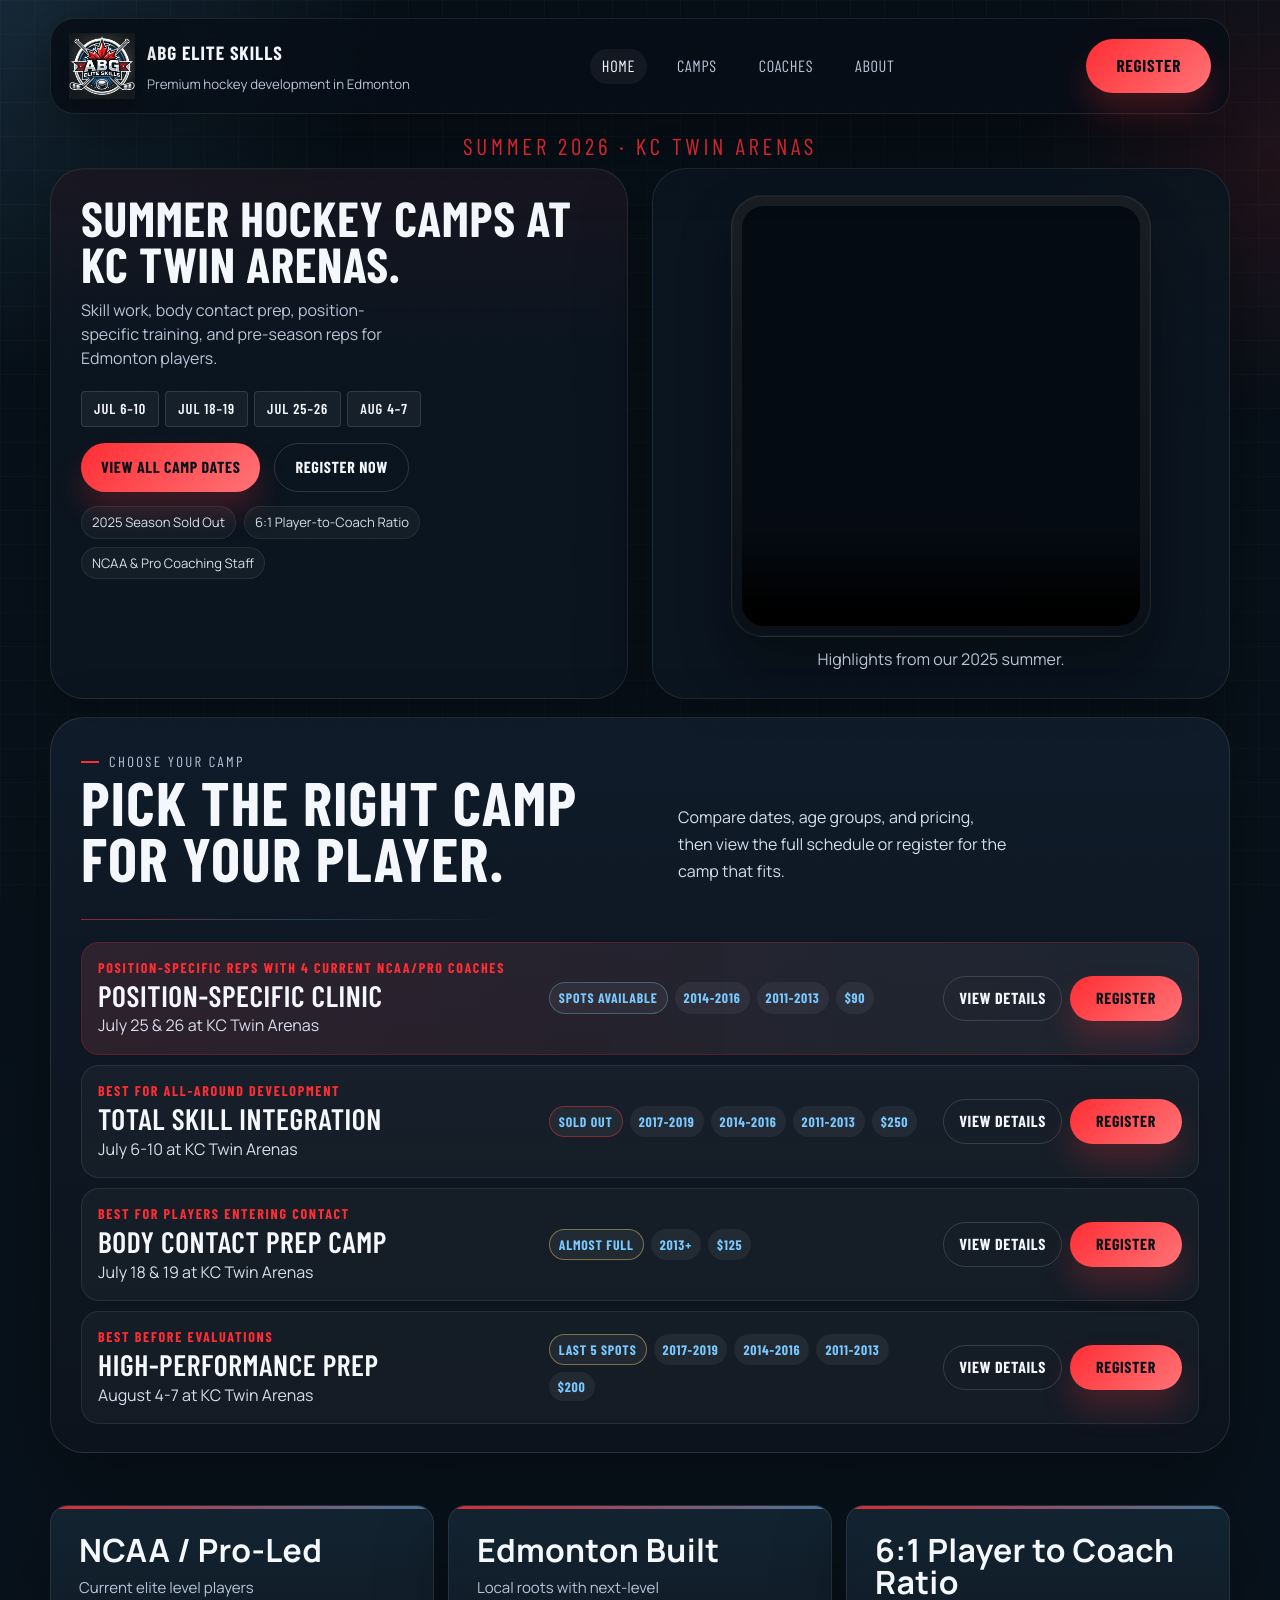
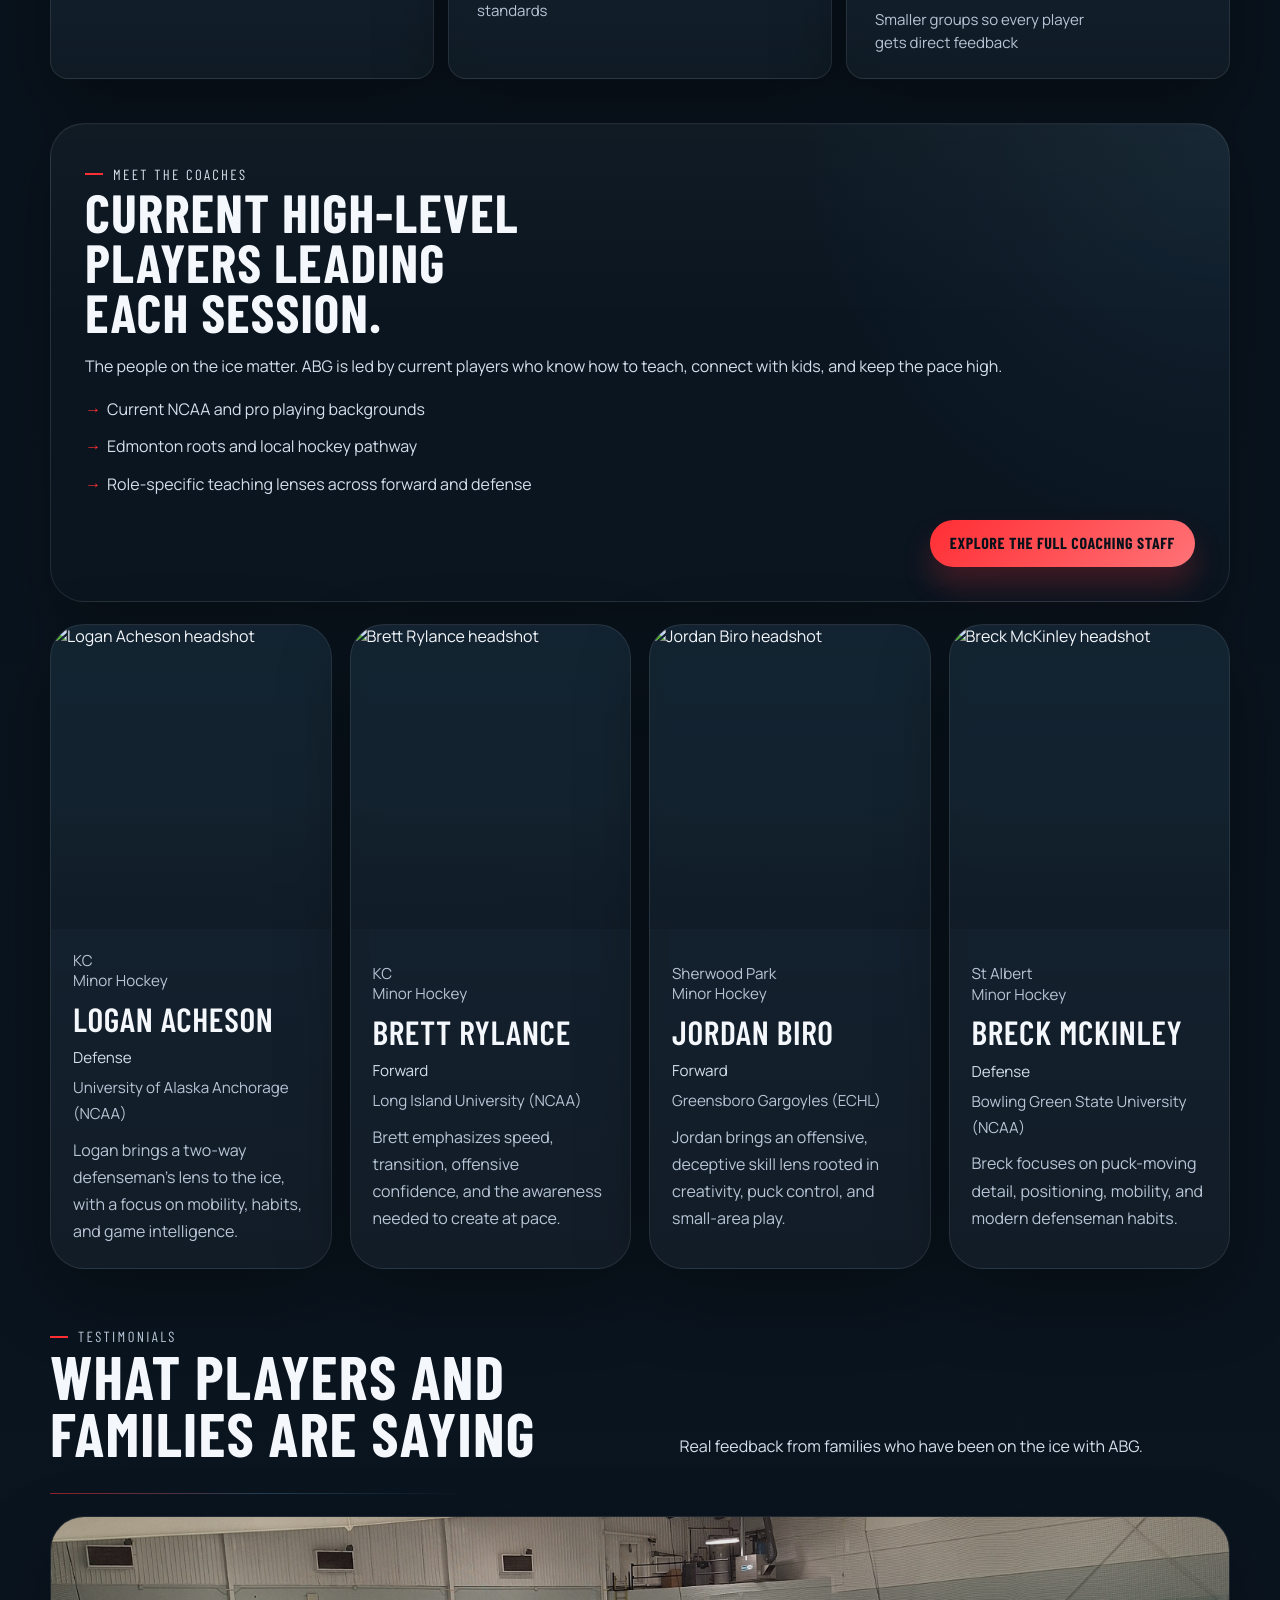
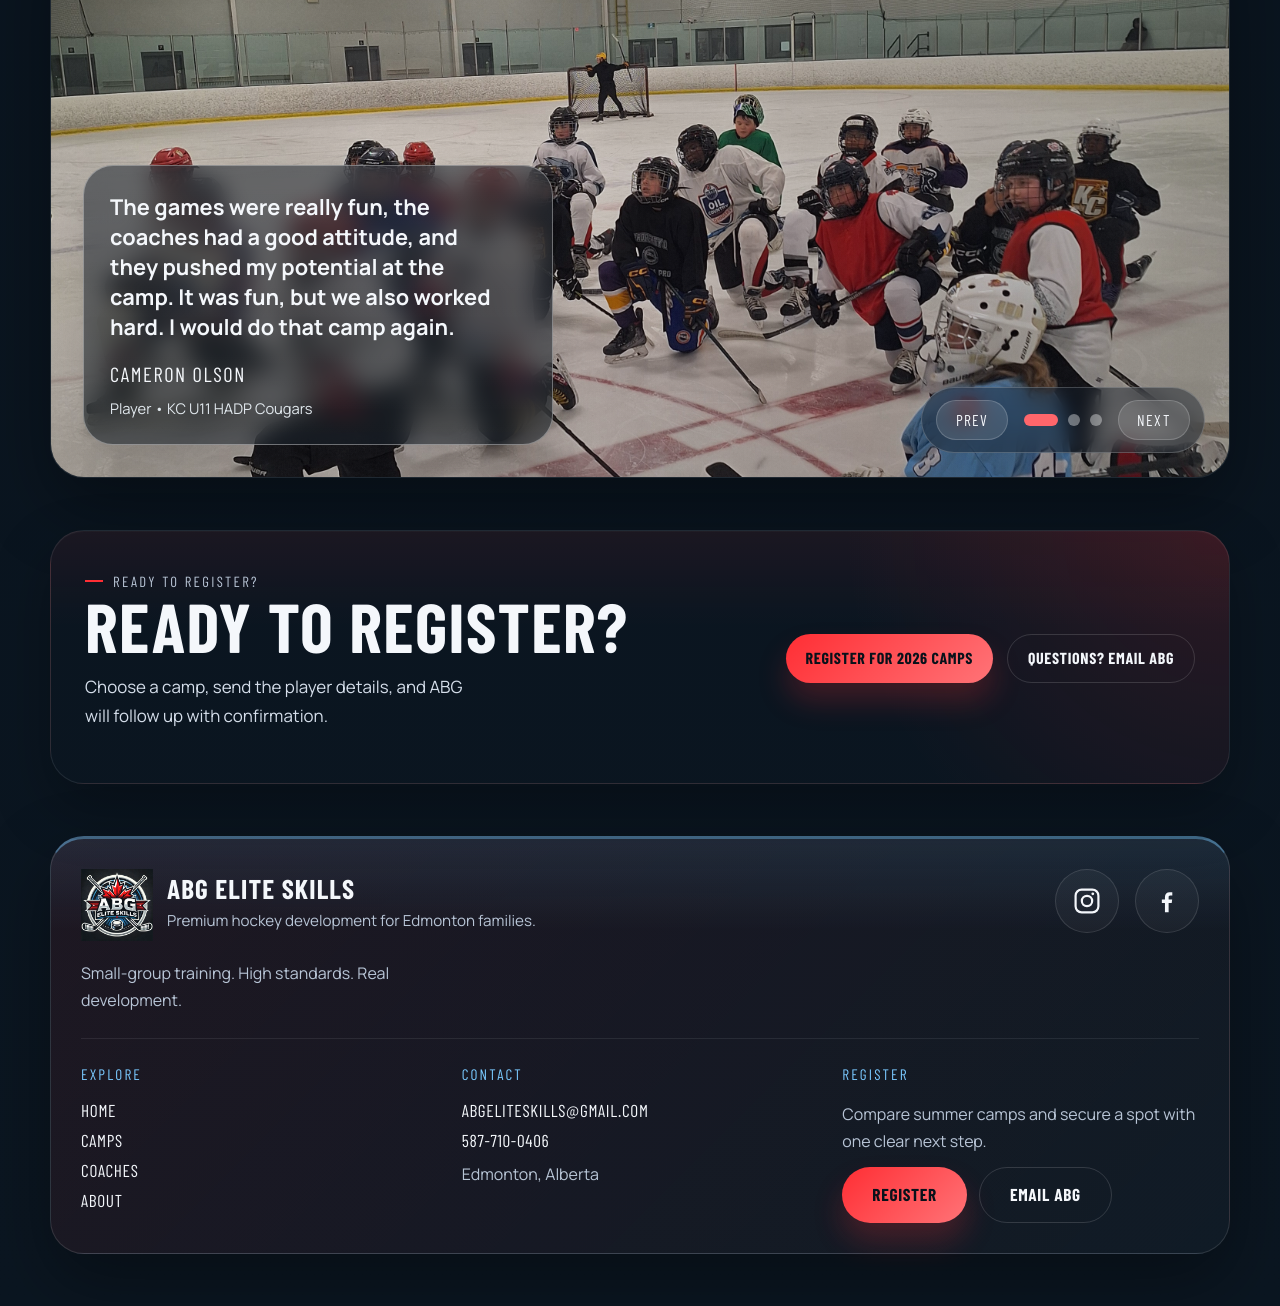
==== commit a114b44c: "Mark July flagship sold out and promote PSC for signups Total Skill Integration is closed and marked" ====
--- a/index.html
+++ b/index.html
@@ -241,12 +241,29 @@
           <div class="camp-chooser-list">
             <article class="camp-chooser-row camp-chooser-row-primary">
               <div class="camp-chooser-main">
+                <span class="camp-chooser-status">Position-specific reps with 4 current NCAA/pro coaches</span>
+                <h3>Position-Specific Clinic</h3>
+                <p>July 25 &amp; 26 at KC Twin Arenas</p>
+              </div>
+              <div class="camp-chooser-facts" aria-label="Position-Specific Clinic details">
+                <span class="availability-badge availability-badge-open">Spots available</span>
+                <span>2014-2016</span>
+                <span>2011-2013</span>
+                <span>$90</span>
+              </div>
+              <div class="camp-chooser-actions">
+                <a class="button button-secondary" href="./camps.html#position-specific-clinic">View Details</a>
+                <a class="button" href="./register.html?camp=position-specific-clinic" data-track-event="homepage_camp_register_click" data-track-camp="position-specific-clinic" data-track-label="Position-Specific Clinic">Register</a>
+              </div>
+            </article>
+            <article class="camp-chooser-row">
+              <div class="camp-chooser-main">
                 <span class="camp-chooser-status">Best for all-around development</span>
                 <h3>Total Skill Integration</h3>
                 <p>July 6-10 at KC Twin Arenas</p>
               </div>
               <div class="camp-chooser-facts" aria-label="Total Skill Integration details">
-                <span class="availability-badge availability-badge-urgent">Last 3 per group</span>
+                <span class="availability-badge availability-badge-urgent">Sold Out</span>
                 <span>2017-2019</span>
                 <span>2014-2016</span>
                 <span>2011-2013</span>
@@ -255,23 +272,6 @@
               <div class="camp-chooser-actions">
                 <a class="button button-secondary" href="./camps.html#total-skill-integration">View Details</a>
                 <a class="button" href="./register.html?camp=total-skill-integration" data-track-event="homepage_camp_register_click" data-track-camp="total-skill-integration" data-track-label="Total Skill Integration">Register</a>
-              </div>
-            </article>
-            <article class="camp-chooser-row">
-              <div class="camp-chooser-main">
-                <span class="camp-chooser-status">Best for forwards and defensemen</span>
-                <h3>Position-Specific Clinic</h3>
-                <p>July 25 &amp; 26 at KC Twin Arenas</p>
-              </div>
-              <div class="camp-chooser-facts" aria-label="Position-Specific Clinic details">
-                <span class="availability-badge availability-badge-open">Spots available</span>
-                <span>2013-2015</span>
-                <span>2010-2012</span>
-                <span>$90</span>
-              </div>
-              <div class="camp-chooser-actions">
-                <a class="button button-secondary" href="./camps.html#position-specific-clinic">View Details</a>
-                <a class="button" href="./register.html?camp=position-specific-clinic" data-track-event="homepage_camp_register_click" data-track-camp="position-specific-clinic" data-track-label="Position-Specific Clinic">Register</a>
               </div>
             </article>
             <article class="camp-chooser-row">
@@ -281,7 +281,7 @@
                 <p>July 18 &amp; 19 at KC Twin Arenas</p>
               </div>
               <div class="camp-chooser-facts" aria-label="Body Contact Prep Camp details">
-                <span class="availability-badge availability-badge-open">Spots available</span>
+                <span class="availability-badge availability-badge-limited">Almost Full</span>
                 <span>2013+</span>
                 <span>$125</span>
               </div>
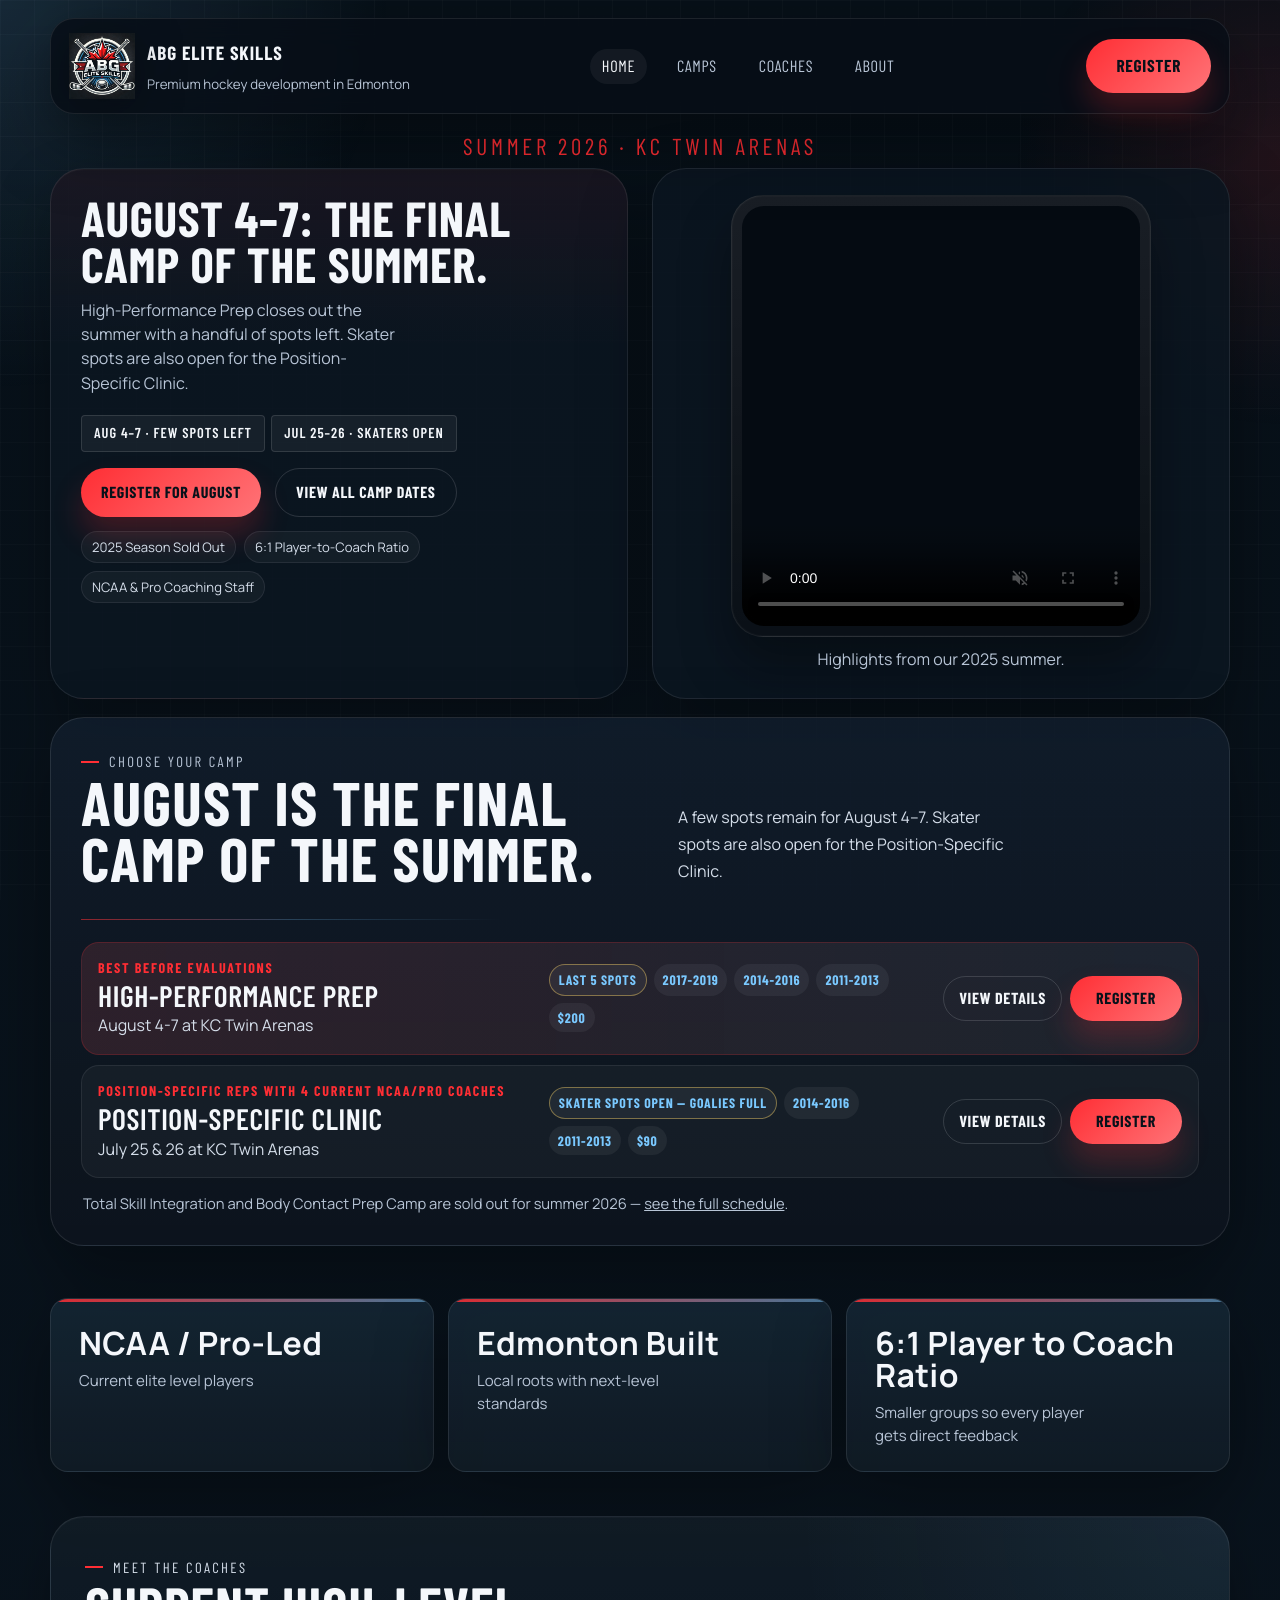
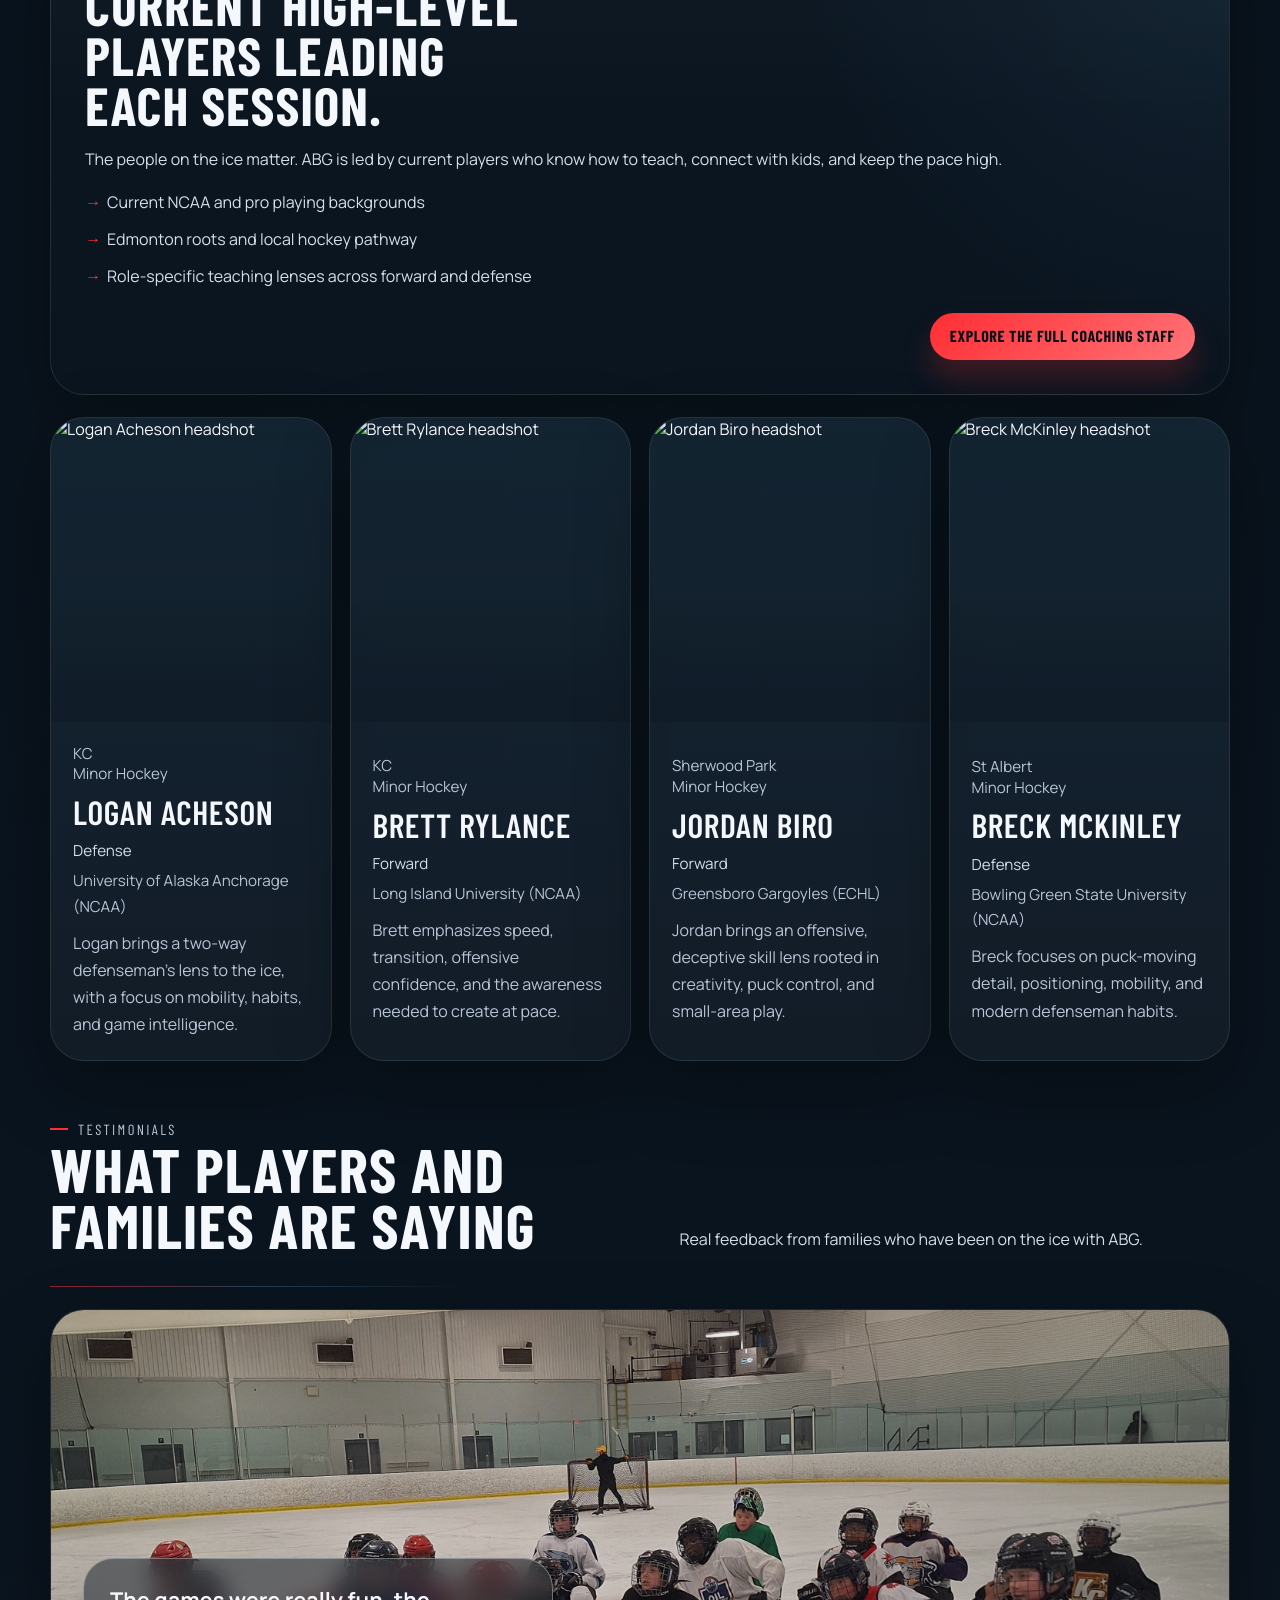
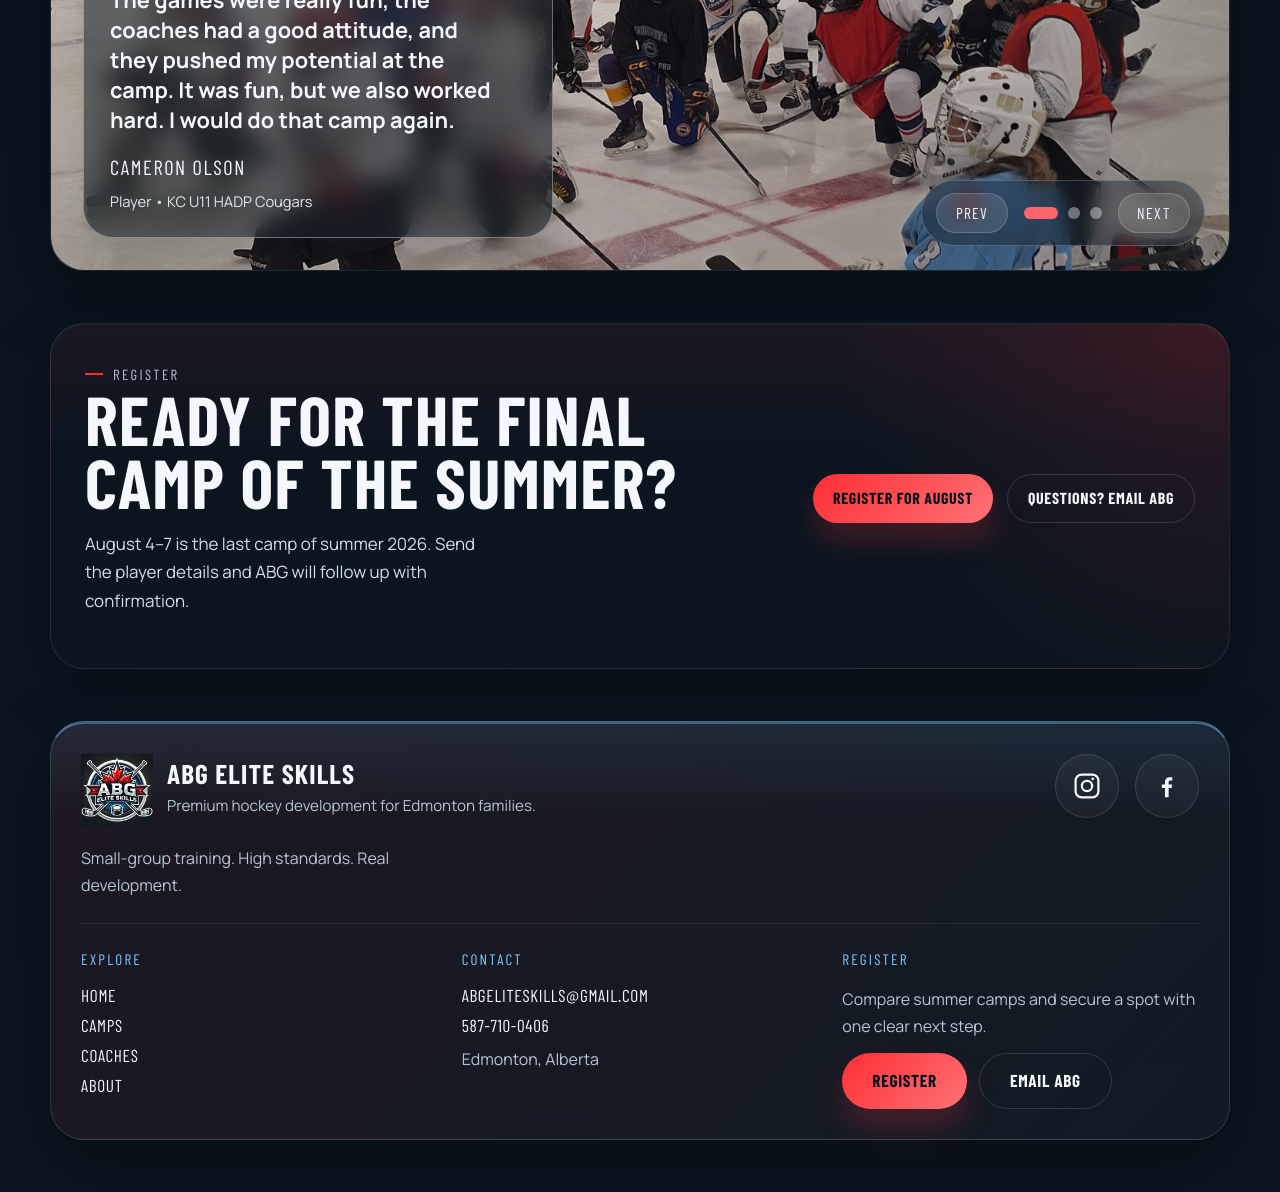
==== commit 4d248c05: "Push for AUg Pushed for AUg signups" ====
--- a/index.html
+++ b/index.html
@@ -178,29 +178,27 @@
         <section class="hero hero-home hero-home-july reveal">
           <p class="eyebrow hero-home-kicker">Summer 2026 &middot; KC Twin Arenas</p>
           <div class="hero-copy">
-            <h1>Summer Hockey Camps at KC Twin Arenas.</h1>
+            <h1>August 4&ndash;7: The Final Camp of the Summer.</h1>
             <p class="hero-text">
-              Skill work, body contact prep, position-specific training, and pre-season reps for Edmonton players.
+              High-Performance Prep closes out the summer with a handful of spots left. Skater spots are also open for the Position-Specific Clinic.
             </p>
             <div class="hero-dates-strip" aria-label="Camp dates">
-              <span>Jul 6&ndash;10</span>
-              <span>Jul 18&ndash;19</span>
-              <span>Jul 25&ndash;26</span>
-              <span>Aug 4&ndash;7</span>
+              <span>Aug 4&ndash;7 &middot; Few Spots Left</span>
+              <span>Jul 25&ndash;26 &middot; Skaters Open</span>
             </div>
             <div class="hero-actions">
               <a
                 class="button"
+                href="./register.html?camp=high-performance-prep"
+                data-track-event="homepage_register_now_click"
+                data-track-placement="home_hero"
+              >Register for August</a>
+              <a
+                class="button button-secondary"
                 href="./camps.html"
                 data-track-event="homepage_view_all_camp_dates_click"
                 data-track-placement="home_hero"
               >View All Camp Dates</a>
-              <a
-                class="button button-secondary"
-                href="./register.html"
-                data-track-event="homepage_register_now_click"
-                data-track-placement="home_hero"
-              >Register Now</a>
             </div>
             <ul class="hero-proof-list">
               <li>2025 Season Sold Out</li>
@@ -232,65 +230,14 @@
           <div class="section-heading split-heading camp-chooser-heading">
             <div>
               <p class="eyebrow">Choose Your Camp</p>
-              <h2 id="camp-chooser-title">Pick the right camp for your player.</h2>
+              <h2 id="camp-chooser-title">August is the final camp of the summer.</h2>
             </div>
             <p>
-              Compare dates, age groups, and pricing, then view the full schedule or register for the camp that fits.
+              A few spots remain for August 4&ndash;7. Skater spots are also open for the Position-Specific Clinic.
             </p>
           </div>
           <div class="camp-chooser-list">
             <article class="camp-chooser-row camp-chooser-row-primary">
-              <div class="camp-chooser-main">
-                <span class="camp-chooser-status">Position-specific reps with 4 current NCAA/pro coaches</span>
-                <h3>Position-Specific Clinic</h3>
-                <p>July 25 &amp; 26 at KC Twin Arenas</p>
-              </div>
-              <div class="camp-chooser-facts" aria-label="Position-Specific Clinic details">
-                <span class="availability-badge availability-badge-open">Spots available</span>
-                <span>2014-2016</span>
-                <span>2011-2013</span>
-                <span>$90</span>
-              </div>
-              <div class="camp-chooser-actions">
-                <a class="button button-secondary" href="./camps.html#position-specific-clinic">View Details</a>
-                <a class="button" href="./register.html?camp=position-specific-clinic" data-track-event="homepage_camp_register_click" data-track-camp="position-specific-clinic" data-track-label="Position-Specific Clinic">Register</a>
-              </div>
-            </article>
-            <article class="camp-chooser-row">
-              <div class="camp-chooser-main">
-                <span class="camp-chooser-status">Best for all-around development</span>
-                <h3>Total Skill Integration</h3>
-                <p>July 6-10 at KC Twin Arenas</p>
-              </div>
-              <div class="camp-chooser-facts" aria-label="Total Skill Integration details">
-                <span class="availability-badge availability-badge-urgent">Sold Out</span>
-                <span>2017-2019</span>
-                <span>2014-2016</span>
-                <span>2011-2013</span>
-                <span>$250</span>
-              </div>
-              <div class="camp-chooser-actions">
-                <a class="button button-secondary" href="./camps.html#total-skill-integration">View Details</a>
-                <a class="button" href="./register.html?camp=total-skill-integration" data-track-event="homepage_camp_register_click" data-track-camp="total-skill-integration" data-track-label="Total Skill Integration">Register</a>
-              </div>
-            </article>
-            <article class="camp-chooser-row">
-              <div class="camp-chooser-main">
-                <span class="camp-chooser-status">Best for players entering contact</span>
-                <h3>Body Contact Prep Camp</h3>
-                <p>July 18 &amp; 19 at KC Twin Arenas</p>
-              </div>
-              <div class="camp-chooser-facts" aria-label="Body Contact Prep Camp details">
-                <span class="availability-badge availability-badge-limited">Almost Full</span>
-                <span>2013+</span>
-                <span>$125</span>
-              </div>
-              <div class="camp-chooser-actions">
-                <a class="button button-secondary" href="./camps.html#body-contact-prep-camp">View Details</a>
-                <a class="button" href="./register.html?camp=body-contact-prep-camp" data-track-event="homepage_camp_register_click" data-track-camp="body-contact-prep-camp" data-track-label="Body Contact Prep Camp">Register</a>
-              </div>
-            </article>
-            <article class="camp-chooser-row">
               <div class="camp-chooser-main">
                 <span class="camp-chooser-status">Best before evaluations</span>
                 <h3>High-Performance Prep</h3>
@@ -308,7 +255,28 @@
                 <a class="button" href="./register.html?camp=high-performance-prep" data-track-event="homepage_camp_register_click" data-track-camp="high-performance-prep" data-track-label="High-Performance Prep">Register</a>
               </div>
             </article>
-          </div>
+            <article class="camp-chooser-row">
+              <div class="camp-chooser-main">
+                <span class="camp-chooser-status">Position-specific reps with 4 current NCAA/pro coaches</span>
+                <h3>Position-Specific Clinic</h3>
+                <p>July 25 &amp; 26 at KC Twin Arenas</p>
+              </div>
+              <div class="camp-chooser-facts" aria-label="Position-Specific Clinic details">
+                <span class="availability-badge availability-badge-limited">Skater Spots Open — Goalies Full</span>
+                <span>2014-2016</span>
+                <span>2011-2013</span>
+                <span>$90</span>
+              </div>
+              <div class="camp-chooser-actions">
+                <a class="button button-secondary" href="./camps.html#position-specific-clinic">View Details</a>
+                <a class="button" href="./register.html?camp=position-specific-clinic" data-track-event="homepage_camp_register_click" data-track-camp="position-specific-clinic" data-track-label="Position-Specific Clinic">Register</a>
+              </div>
+            </article>
+          </div>
+          <p class="camp-chooser-closed-note">
+            Total Skill Integration and Body Contact Prep Camp are sold out for summer 2026 &mdash;
+            <a href="./camps.html#total-skill-integration">see the full schedule</a>.
+          </p>
         </section>
 
         <section class="trust-bar reveal">
@@ -362,12 +330,12 @@
         <section class="section reveal">
           <div class="final-cta">
             <div>
-              <p class="eyebrow">Ready To Register?</p>
-              <h2>Ready to register?</h2>
-              <p>Choose a camp, send the player details, and ABG will follow up with confirmation.</p>
+              <p class="eyebrow">Register</p>
+              <h2>Ready for the final camp of the summer?</h2>
+              <p>August 4&ndash;7 is the last camp of summer 2026. Send the player details and ABG will follow up with confirmation.</p>
             </div>
             <div class="hero-actions">
-              <a class="button" href="./register.html">Register For 2026 Camps</a>
+              <a class="button" href="./register.html?camp=high-performance-prep">Register For August</a>
               <a class="button button-secondary" href="mailto:abgeliteskills@gmail.com">Questions? Email ABG</a>
             </div>
           </div>
@@ -448,9 +416,9 @@
     </div>
 
     <nav class="mobile-conversion-bar" aria-label="Quick camp actions">
-      <span>Camps open</span>
+      <span>August camp open</span>
       <a href="./camps.html" data-track-event="mobile_sticky_view_camps_click" data-track-placement="mobile_conversion_bar">View Camps</a>
-      <a class="mobile-conversion-primary" href="./register.html" data-track-event="mobile_sticky_register_click" data-track-placement="mobile_conversion_bar">Register</a>
+      <a class="mobile-conversion-primary" href="./register.html?camp=high-performance-prep" data-track-event="mobile_sticky_register_click" data-track-placement="mobile_conversion_bar">Register</a>
     </nav>
 
     <script src="./data.js?v=20260620-availability-1"></script>
--- a/styles.css
+++ b/styles.css
@@ -749,6 +749,17 @@
   background:
     linear-gradient(90deg, rgba(255, 46, 52, 0.1), rgba(255, 255, 255, 0.025)),
     rgba(255, 255, 255, 0.035);
+}
+
+.camp-chooser-closed-note {
+  margin: 14px 2px 0;
+  color: var(--muted);
+  font-size: 0.92rem;
+}
+
+.camp-chooser-closed-note a {
+  color: inherit;
+  text-decoration: underline;
 }
 
 .camp-chooser-main {
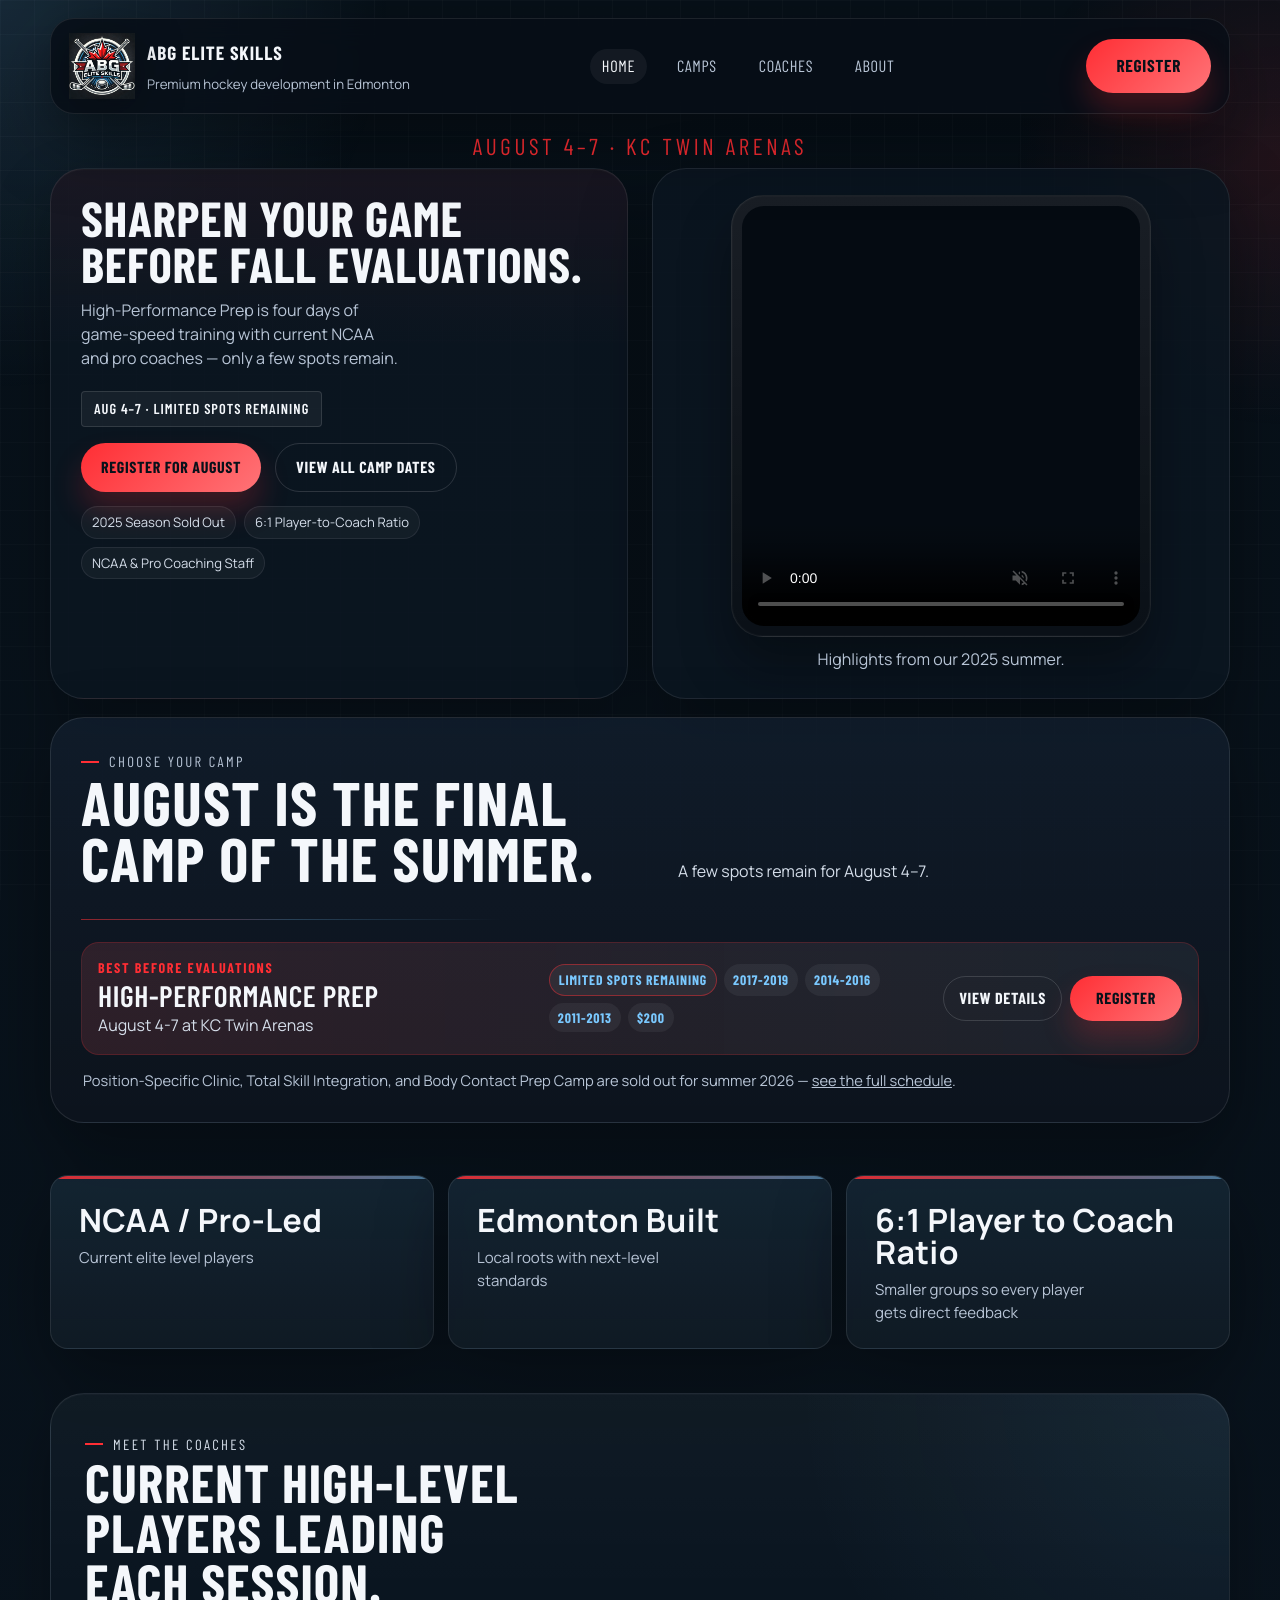
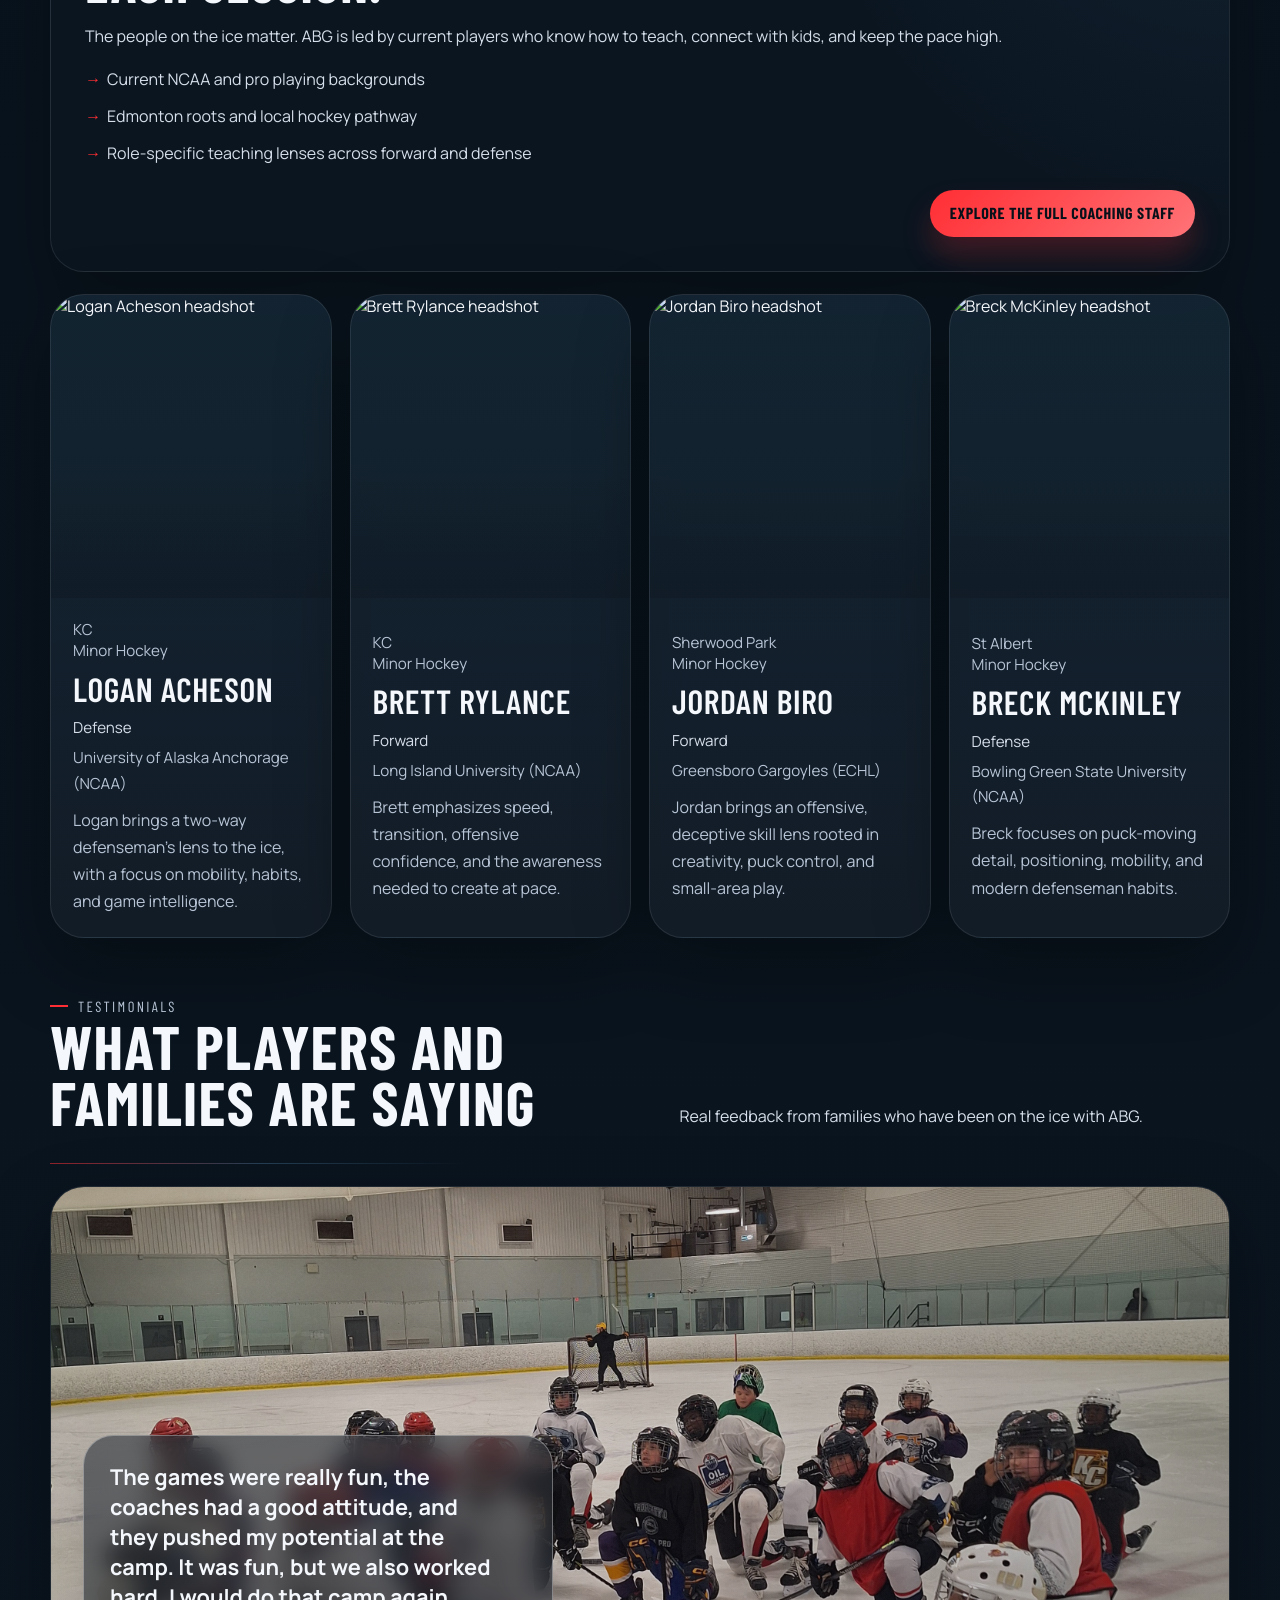
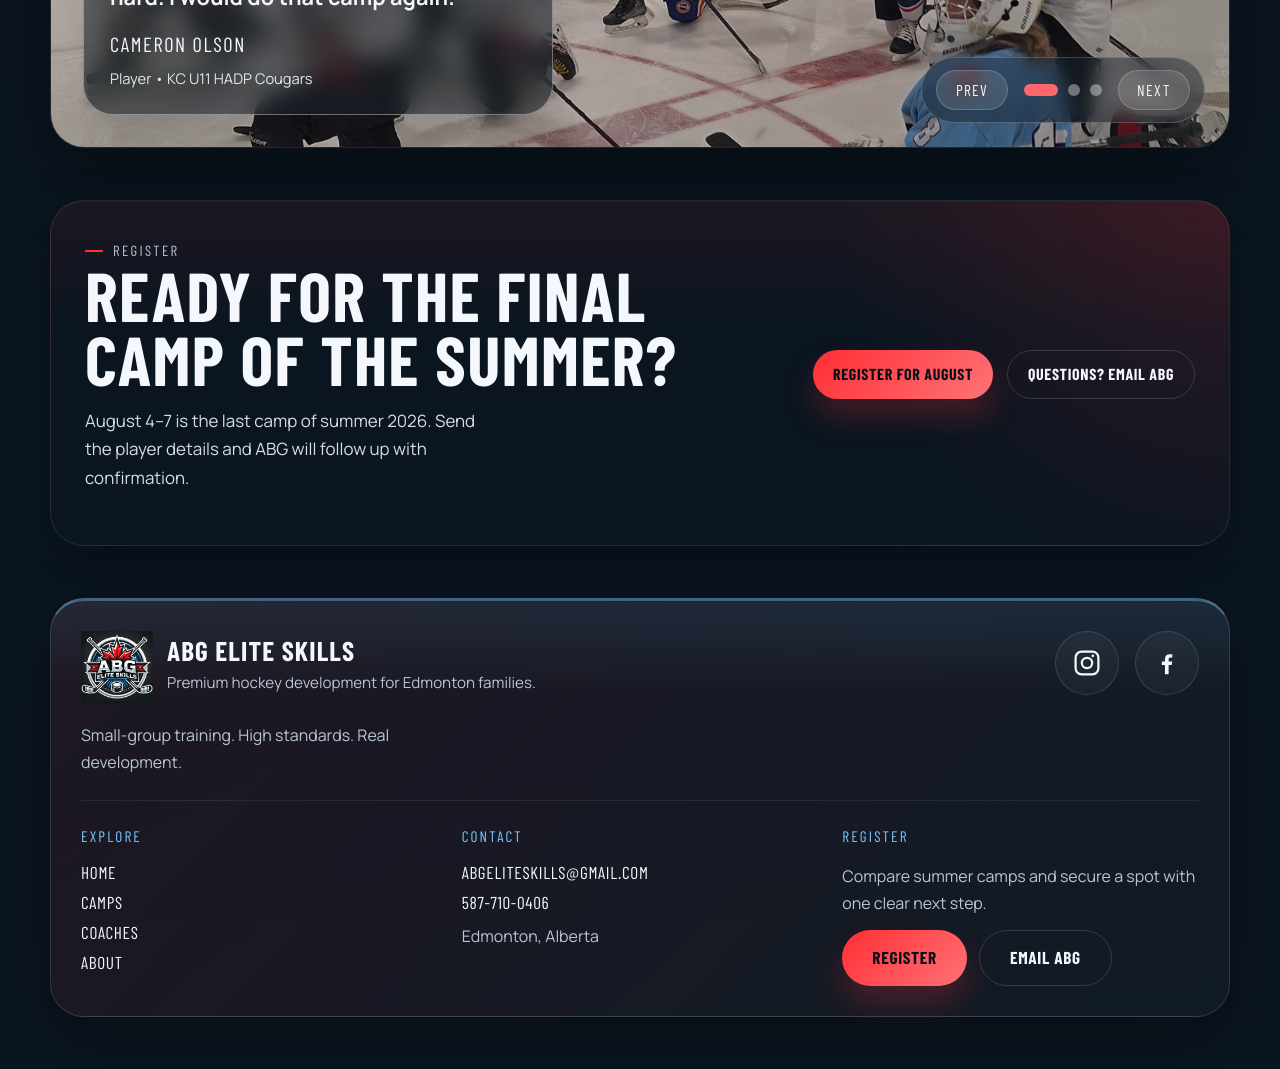
==== commit b6827169: "Aug only Reg AUg only camps register" ====
--- a/index.html
+++ b/index.html
@@ -132,7 +132,7 @@
       rel="stylesheet"
     />
     <link rel="icon" href="./assets/abg-elite-skills-logo.webp" type="image/webp" />
-    <link rel="stylesheet" href="./styles.css?v=20260620-mobile-pass-3" />
+    <link rel="stylesheet" href="./styles.css?v=20260724-crop-fix-1" />
     <script>
       !function(f,b,e,v,n,t,s){if(f.fbq)return;n=f.fbq=function(){n.callMethod?
       n.callMethod.apply(n,arguments):n.queue.push(arguments)};if(!f._fbq)f._fbq=n;
@@ -176,15 +176,14 @@
 
       <main>
         <section class="hero hero-home hero-home-july reveal">
-          <p class="eyebrow hero-home-kicker">Summer 2026 &middot; KC Twin Arenas</p>
+          <p class="eyebrow hero-home-kicker">August 4&ndash;7 &middot; KC Twin Arenas</p>
           <div class="hero-copy">
-            <h1>August 4&ndash;7: The Final Camp of the Summer.</h1>
+            <h1>Sharpen Your Game Before Fall Evaluations.</h1>
             <p class="hero-text">
-              High-Performance Prep closes out the summer with a handful of spots left. Skater spots are also open for the Position-Specific Clinic.
+              High-Performance Prep is four days of game-speed training with current NCAA and pro coaches &mdash; only a few spots remain.
             </p>
             <div class="hero-dates-strip" aria-label="Camp dates">
-              <span>Aug 4&ndash;7 &middot; Few Spots Left</span>
-              <span>Jul 25&ndash;26 &middot; Skaters Open</span>
+              <span>Aug 4&ndash;7 &middot; Limited Spots Remaining</span>
             </div>
             <div class="hero-actions">
               <a
@@ -233,7 +232,7 @@
               <h2 id="camp-chooser-title">August is the final camp of the summer.</h2>
             </div>
             <p>
-              A few spots remain for August 4&ndash;7. Skater spots are also open for the Position-Specific Clinic.
+              A few spots remain for August 4&ndash;7.
             </p>
           </div>
           <div class="camp-chooser-list">
@@ -244,7 +243,7 @@
                 <p>August 4-7 at KC Twin Arenas</p>
               </div>
               <div class="camp-chooser-facts" aria-label="High-Performance Prep details">
-                <span class="availability-badge availability-badge-limited">Last 5 spots</span>
+                <span class="availability-badge availability-badge-urgent">Limited Spots Remaining</span>
                 <span>2017-2019</span>
                 <span>2014-2016</span>
                 <span>2011-2013</span>
@@ -255,26 +254,9 @@
                 <a class="button" href="./register.html?camp=high-performance-prep" data-track-event="homepage_camp_register_click" data-track-camp="high-performance-prep" data-track-label="High-Performance Prep">Register</a>
               </div>
             </article>
-            <article class="camp-chooser-row">
-              <div class="camp-chooser-main">
-                <span class="camp-chooser-status">Position-specific reps with 4 current NCAA/pro coaches</span>
-                <h3>Position-Specific Clinic</h3>
-                <p>July 25 &amp; 26 at KC Twin Arenas</p>
-              </div>
-              <div class="camp-chooser-facts" aria-label="Position-Specific Clinic details">
-                <span class="availability-badge availability-badge-limited">Skater Spots Open — Goalies Full</span>
-                <span>2014-2016</span>
-                <span>2011-2013</span>
-                <span>$90</span>
-              </div>
-              <div class="camp-chooser-actions">
-                <a class="button button-secondary" href="./camps.html#position-specific-clinic">View Details</a>
-                <a class="button" href="./register.html?camp=position-specific-clinic" data-track-event="homepage_camp_register_click" data-track-camp="position-specific-clinic" data-track-label="Position-Specific Clinic">Register</a>
-              </div>
-            </article>
           </div>
           <p class="camp-chooser-closed-note">
-            Total Skill Integration and Body Contact Prep Camp are sold out for summer 2026 &mdash;
+            Position-Specific Clinic, Total Skill Integration, and Body Contact Prep Camp are sold out for summer 2026 &mdash;
             <a href="./camps.html#total-skill-integration">see the full schedule</a>.
           </p>
         </section>
@@ -421,7 +403,7 @@
       <a class="mobile-conversion-primary" href="./register.html?camp=high-performance-prep" data-track-event="mobile_sticky_register_click" data-track-placement="mobile_conversion_bar">Register</a>
     </nav>
 
-    <script src="./data.js?v=20260620-availability-1"></script>
-    <script src="./script.js?v=20260620-ga4-1"></script>
+    <script src="./data.js?v=20260724-badge-fix-1"></script>
+    <script src="./script.js?v=20260724-order-1"></script>
   </body>
 </html>
--- a/styles.css
+++ b/styles.css
@@ -2028,25 +2028,63 @@
   margin-top: 0;
 }
 
+/* Register hero reset — image-led hero, matches the camps page treatment */
 body[data-page="register"] .page-hero {
-  grid-template-columns: minmax(0, 1fr);
-  gap: 16px;
-  max-width: 840px;
-  margin: 0 auto 12px;
+  position: relative;
+  isolation: isolate;
+  display: grid;
+  grid-template-columns: minmax(0, 0.6fr) minmax(0, 0.4fr);
+  min-height: clamp(320px, 34vw, 420px);
+  overflow: hidden;
+  border: 1px solid rgba(255, 255, 255, 0.11);
+  border-radius: var(--radius-xl);
+  background: #071019;
+  box-shadow: var(--shadow);
+  max-width: none;
+  margin: 0 0 16px;
+  gap: 0;
+}
+
+body[data-page="register"] .page-hero::after {
+  content: "";
+  position: absolute;
+  inset: 0;
+  z-index: -1;
+  background:
+    linear-gradient(90deg, rgba(7, 14, 22, 0.94) 0%, rgba(7, 14, 22, 0.78) 42%, rgba(7, 14, 22, 0.18) 72%),
+    linear-gradient(180deg, rgba(7, 14, 22, 0.1) 0%, rgba(7, 14, 22, 0.5) 100%);
 }
 
 body[data-page="register"] .page-hero-copy {
-  display: grid;
-  grid-template-columns: 1fr;
-  align-items: start;
-  max-width: 840px;
+  z-index: 1;
+  align-content: center;
   min-height: 0;
-  padding: 20px 28px;
-  gap: 7px;
-  background:
-    linear-gradient(180deg, rgba(122, 201, 255, 0.04), transparent 46%),
-    linear-gradient(135deg, rgba(255, 255, 255, 0.02), transparent 58%),
-    var(--panel);
+  max-width: 560px;
+  padding: clamp(30px, 5vw, 52px);
+  gap: 10px;
+  border: 0;
+  border-radius: 0;
+  background: transparent;
+  box-shadow: none;
+}
+
+body[data-page="register"] .page-hero-visual {
+  position: absolute;
+  inset: 0;
+  z-index: -2;
+  min-height: 100%;
+}
+
+body[data-page="register"] .page-hero-visual img {
+  width: 100%;
+  height: 100%;
+  object-fit: cover;
+  object-position: center 78%;
+}
+
+body[data-page="register"] .camp-schedule-block {
+  min-height: 0;
+  margin-top: 4px;
 }
 
 body[data-page="register"] .page-hero-copy h1,
@@ -2056,21 +2094,94 @@
 }
 
 body[data-page="register"] .page-hero-copy h1 {
-  max-width: 15ch;
-  margin-bottom: 0;
-  font-size: clamp(2.15rem, 4vw, 3.25rem);
-  line-height: 0.92;
-}
-
-body[data-page="register"] .page-hero-copy .eyebrow {
-  grid-column: 1 / -1;
-  margin-bottom: -2px;
+  max-width: 17ch;
+  margin-bottom: 2px;
+  font-size: clamp(2.9rem, 5.2vw, 4rem);
+  line-height: 0.96;
 }
 
 body[data-page="register"] .page-hero-copy p {
-  max-width: 52ch;
+  max-width: 48ch;
   color: var(--muted-strong);
   font-size: 1rem;
+}
+
+.register-info-panel {
+  display: grid;
+  gap: 16px;
+  margin-bottom: 20px;
+}
+
+.register-info-content {
+  display: grid;
+  gap: 14px;
+}
+
+.spots-meter-list {
+  display: grid;
+  gap: 16px;
+  margin-top: 4px;
+}
+
+.spots-meter-top {
+  display: flex;
+  align-items: baseline;
+  justify-content: space-between;
+  gap: 10px;
+  margin-bottom: 7px;
+}
+
+.spots-meter-group {
+  color: var(--text);
+  font-family: "Barlow Condensed", sans-serif;
+  font-size: 1rem;
+  font-weight: 700;
+  letter-spacing: 0.04em;
+  text-transform: uppercase;
+}
+
+.spots-meter-count {
+  color: var(--muted-strong);
+  font-size: 0.92rem;
+  white-space: nowrap;
+}
+
+.spots-meter-goalie {
+  color: var(--muted);
+}
+
+.spots-meter-track {
+  position: relative;
+  height: 8px;
+  border-radius: 999px;
+  background: rgba(255, 255, 255, 0.08);
+  overflow: hidden;
+}
+
+.spots-meter-fill {
+  position: relative;
+  height: 100%;
+  width: var(--fill, 60%);
+  border-radius: 999px;
+  background: linear-gradient(90deg, rgba(255, 214, 102, 0.85), rgba(255, 46, 52, 0.9));
+  box-shadow: 0 0 12px rgba(255, 46, 52, 0.35);
+  animation: spots-meter-pulse 2.4s ease-in-out infinite;
+}
+
+@keyframes spots-meter-pulse {
+  0%,
+  100% {
+    opacity: 0.86;
+  }
+  50% {
+    opacity: 1;
+  }
+}
+
+@media (prefers-reduced-motion: reduce) {
+  .spots-meter-fill {
+    animation: none;
+  }
 }
 
 .register-hero-lead {
@@ -2084,6 +2195,12 @@
   letter-spacing: 0.08em;
   line-height: 1.25;
   text-transform: uppercase;
+}
+
+.register-hero-secondary {
+  margin: 2px 0 0;
+  color: var(--muted);
+  font-size: 0.88rem;
 }
 
 .register-hero-contact {
@@ -4735,25 +4852,48 @@
   }
 
   body[data-page="register"] .page-hero {
-    margin-bottom: 10px;
+    display: block;
+    min-height: 280px;
+    margin-bottom: 12px;
+  }
+
+  body[data-page="register"] .page-hero::after {
+    background:
+      linear-gradient(180deg, rgba(7, 14, 22, 0.7) 0%, rgba(7, 14, 22, 0.94) 74%),
+      linear-gradient(90deg, rgba(7, 14, 22, 0.5), rgba(7, 14, 22, 0.15));
   }
 
   body[data-page="register"] .page-hero-copy {
-    grid-template-columns: 1fr;
-    align-items: start;
-    gap: 7px;
-    padding: 18px 20px;
+    display: grid;
+    align-content: end;
+    gap: 8px;
+    min-height: 280px;
+    max-width: none;
+    padding: 18px !important;
+  }
+
+  body[data-page="register"] .page-hero-copy .eyebrow {
+    font-size: 0.72rem;
+    line-height: 1.2;
   }
 
   body[data-page="register"] .page-hero-copy h1 {
-    max-width: 11ch;
-    font-size: clamp(2.1rem, 10vw, 2.75rem);
-  }
-
-  body[data-page="register"] .register-hero-lead {
-    justify-self: start;
-    padding-bottom: 0;
-    font-size: 0.96rem;
+    max-width: 100%;
+    font-size: clamp(2.3rem, 11vw, 3rem);
+    line-height: 0.86;
+  }
+
+  body[data-page="register"] .page-hero-copy p {
+    font-size: 0.98rem;
+    line-height: 1.55;
+  }
+
+  body[data-page="register"] .page-hero-visual {
+    display: block;
+  }
+
+  body[data-page="register"] .page-hero-visual img {
+    object-position: center 90%;
   }
 
   body[data-page="camps"] {
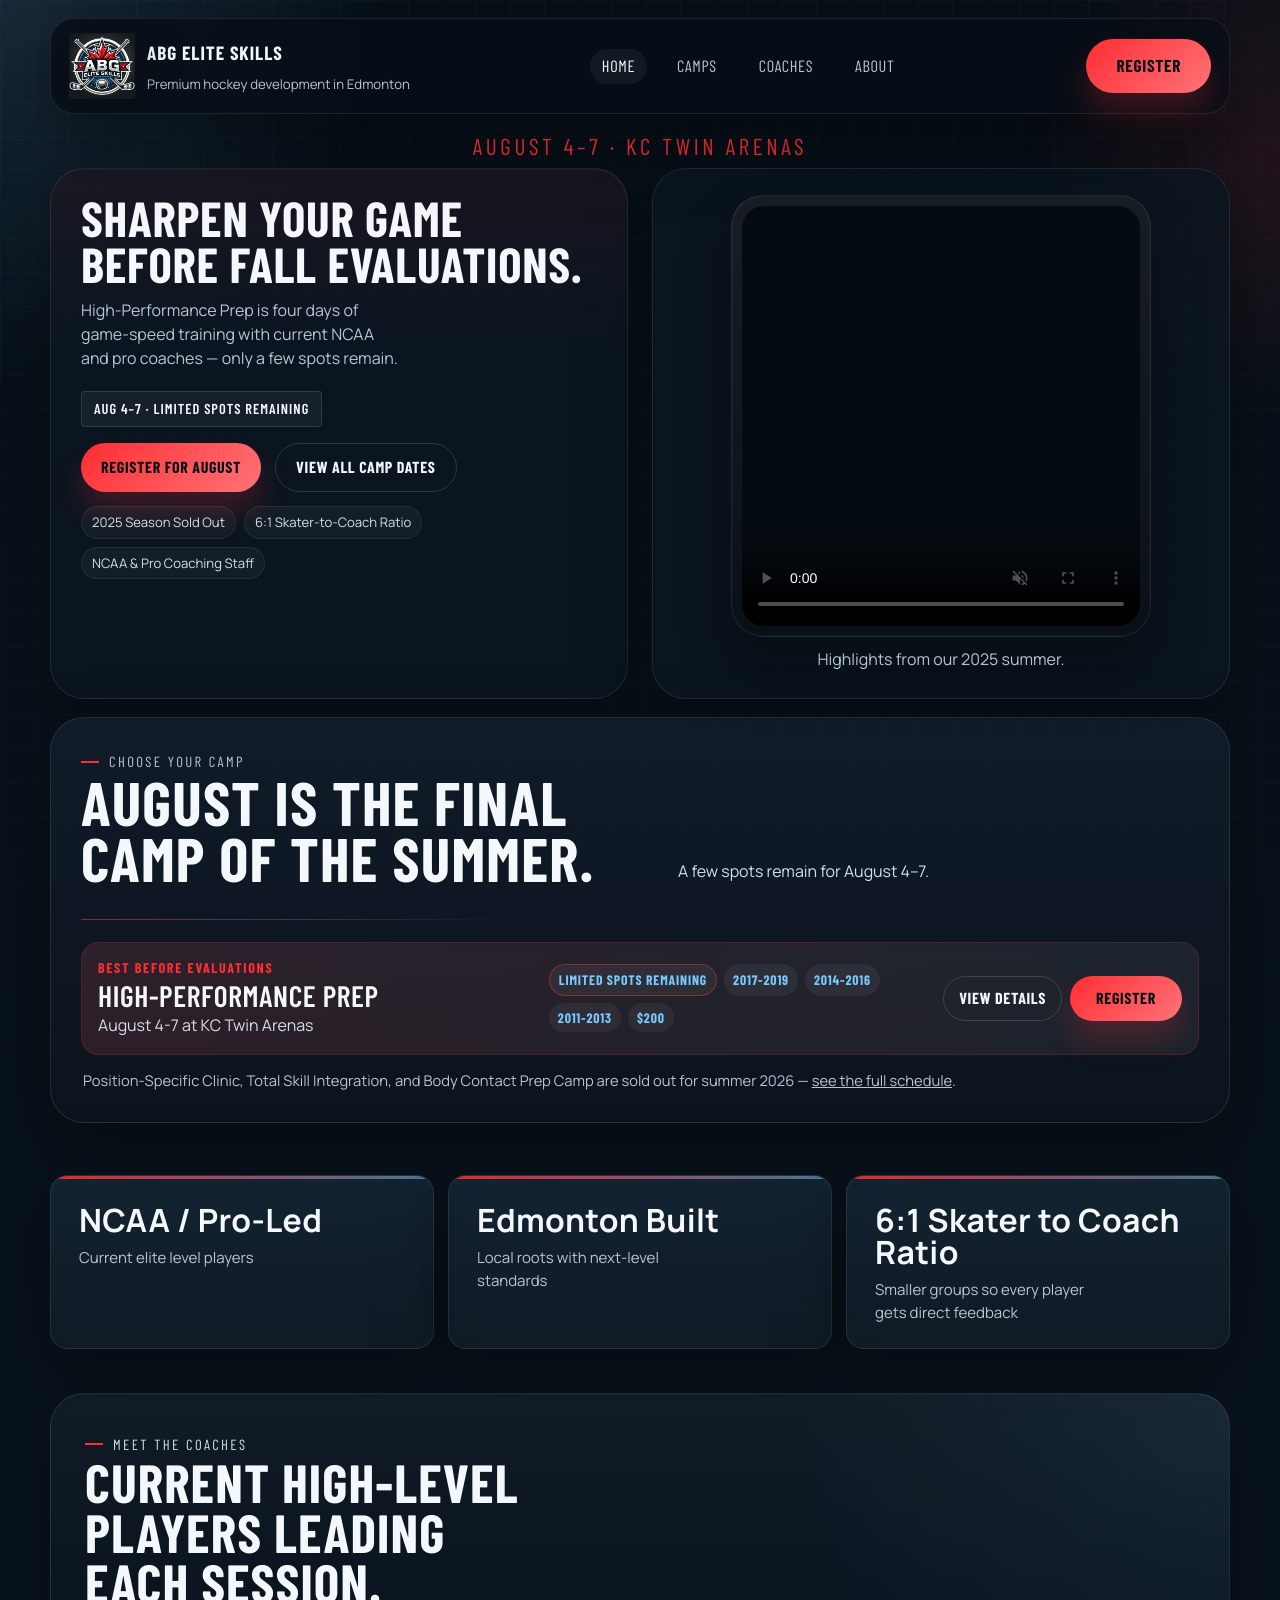
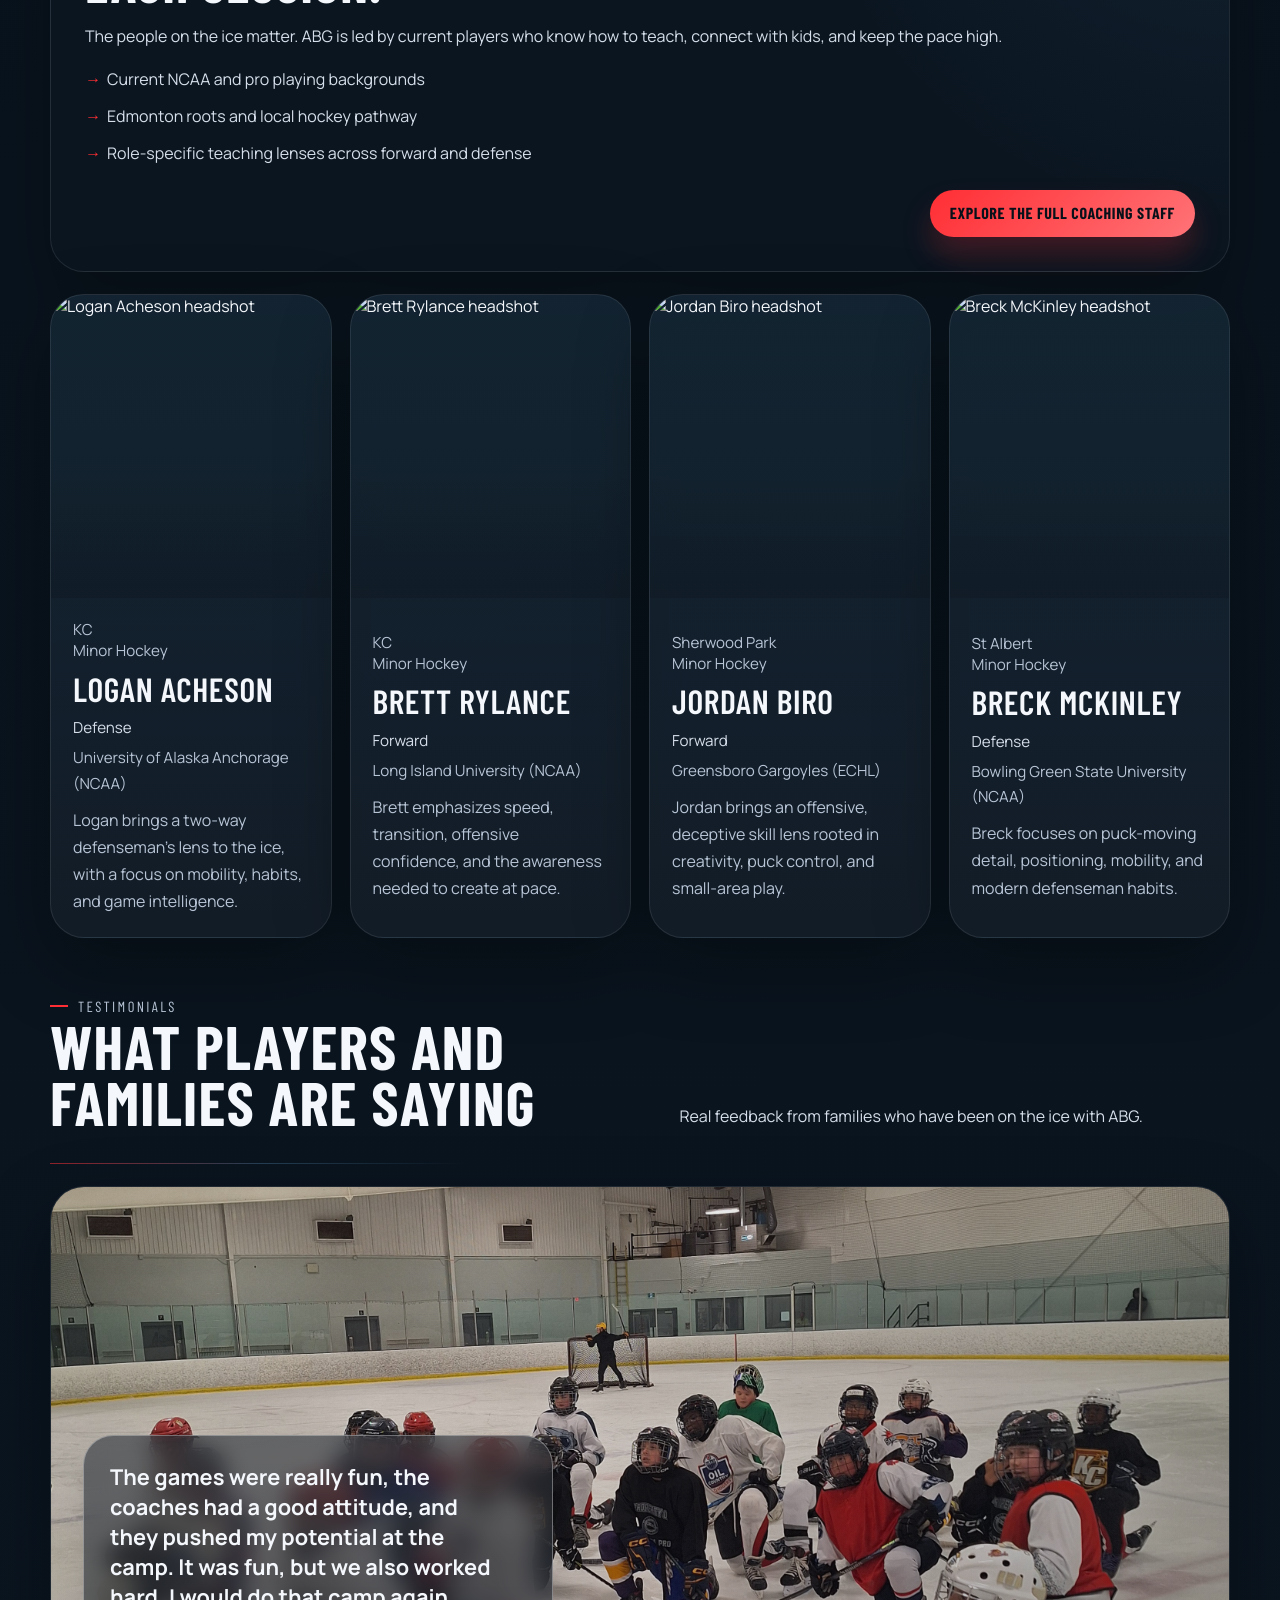
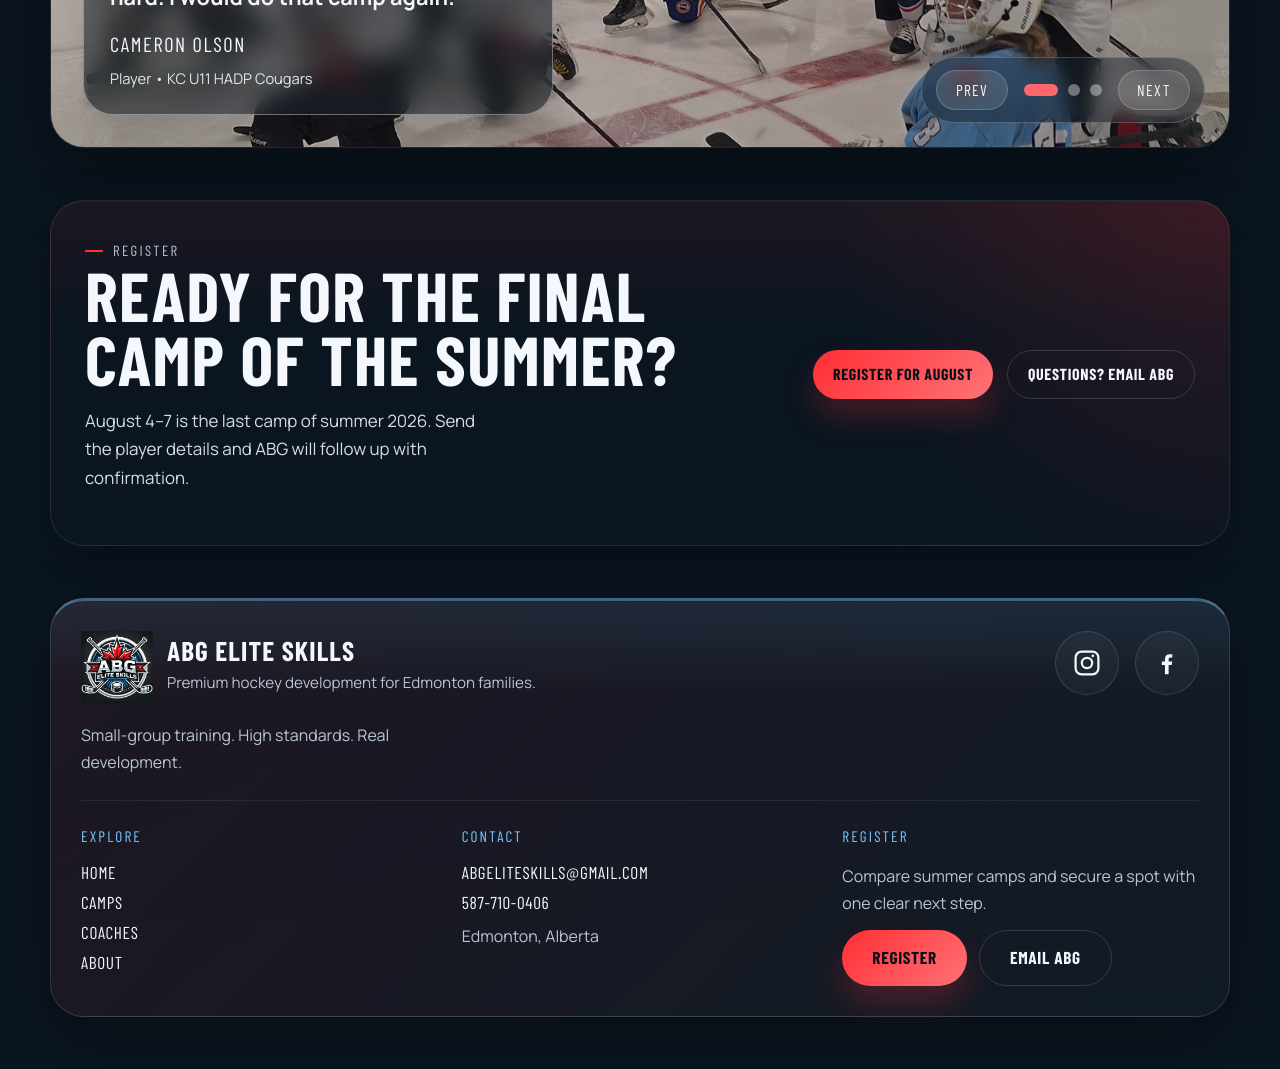
==== commit f227a0a3: "Closed older group registrations 2011-2013" ====
--- a/index.html
+++ b/index.html
@@ -132,7 +132,7 @@
       rel="stylesheet"
     />
     <link rel="icon" href="./assets/abg-elite-skills-logo.webp" type="image/webp" />
-    <link rel="stylesheet" href="./styles.css?v=20260724-crop-fix-1" />
+    <link rel="stylesheet" href="./styles.css?v=20260725-close-old-1" />
     <script>
       !function(f,b,e,v,n,t,s){if(f.fbq)return;n=f.fbq=function(){n.callMethod?
       n.callMethod.apply(n,arguments):n.queue.push(arguments)};if(!f._fbq)f._fbq=n;
@@ -201,7 +201,7 @@
             </div>
             <ul class="hero-proof-list">
               <li>2025 Season Sold Out</li>
-              <li>6:1 Player-to-Coach Ratio</li>
+              <li>6:1 Skater-to-Coach Ratio</li>
               <li>NCAA &amp; Pro Coaching Staff</li>
             </ul>
           </div>
@@ -271,7 +271,7 @@
             <span>Local roots with next-level standards</span>
           </div>
           <div>
-            <strong>6:1 Player to Coach Ratio</strong>
+            <strong>6:1 Skater to Coach Ratio</strong>
             <span>Smaller groups so every player gets direct feedback</span>
           </div>
         </section>
--- a/styles.css
+++ b/styles.css
@@ -2182,6 +2182,20 @@
   .spots-meter-fill {
     animation: none;
   }
+}
+
+.spots-meter-closed .spots-meter-fill {
+  background: rgba(255, 255, 255, 0.14);
+  box-shadow: none;
+  animation: none;
+}
+
+.spots-meter-closed .spots-meter-count {
+  color: var(--muted);
+  font-family: "Barlow Condensed", sans-serif;
+  font-weight: 700;
+  letter-spacing: 0.06em;
+  text-transform: uppercase;
 }
 
 .register-hero-lead {
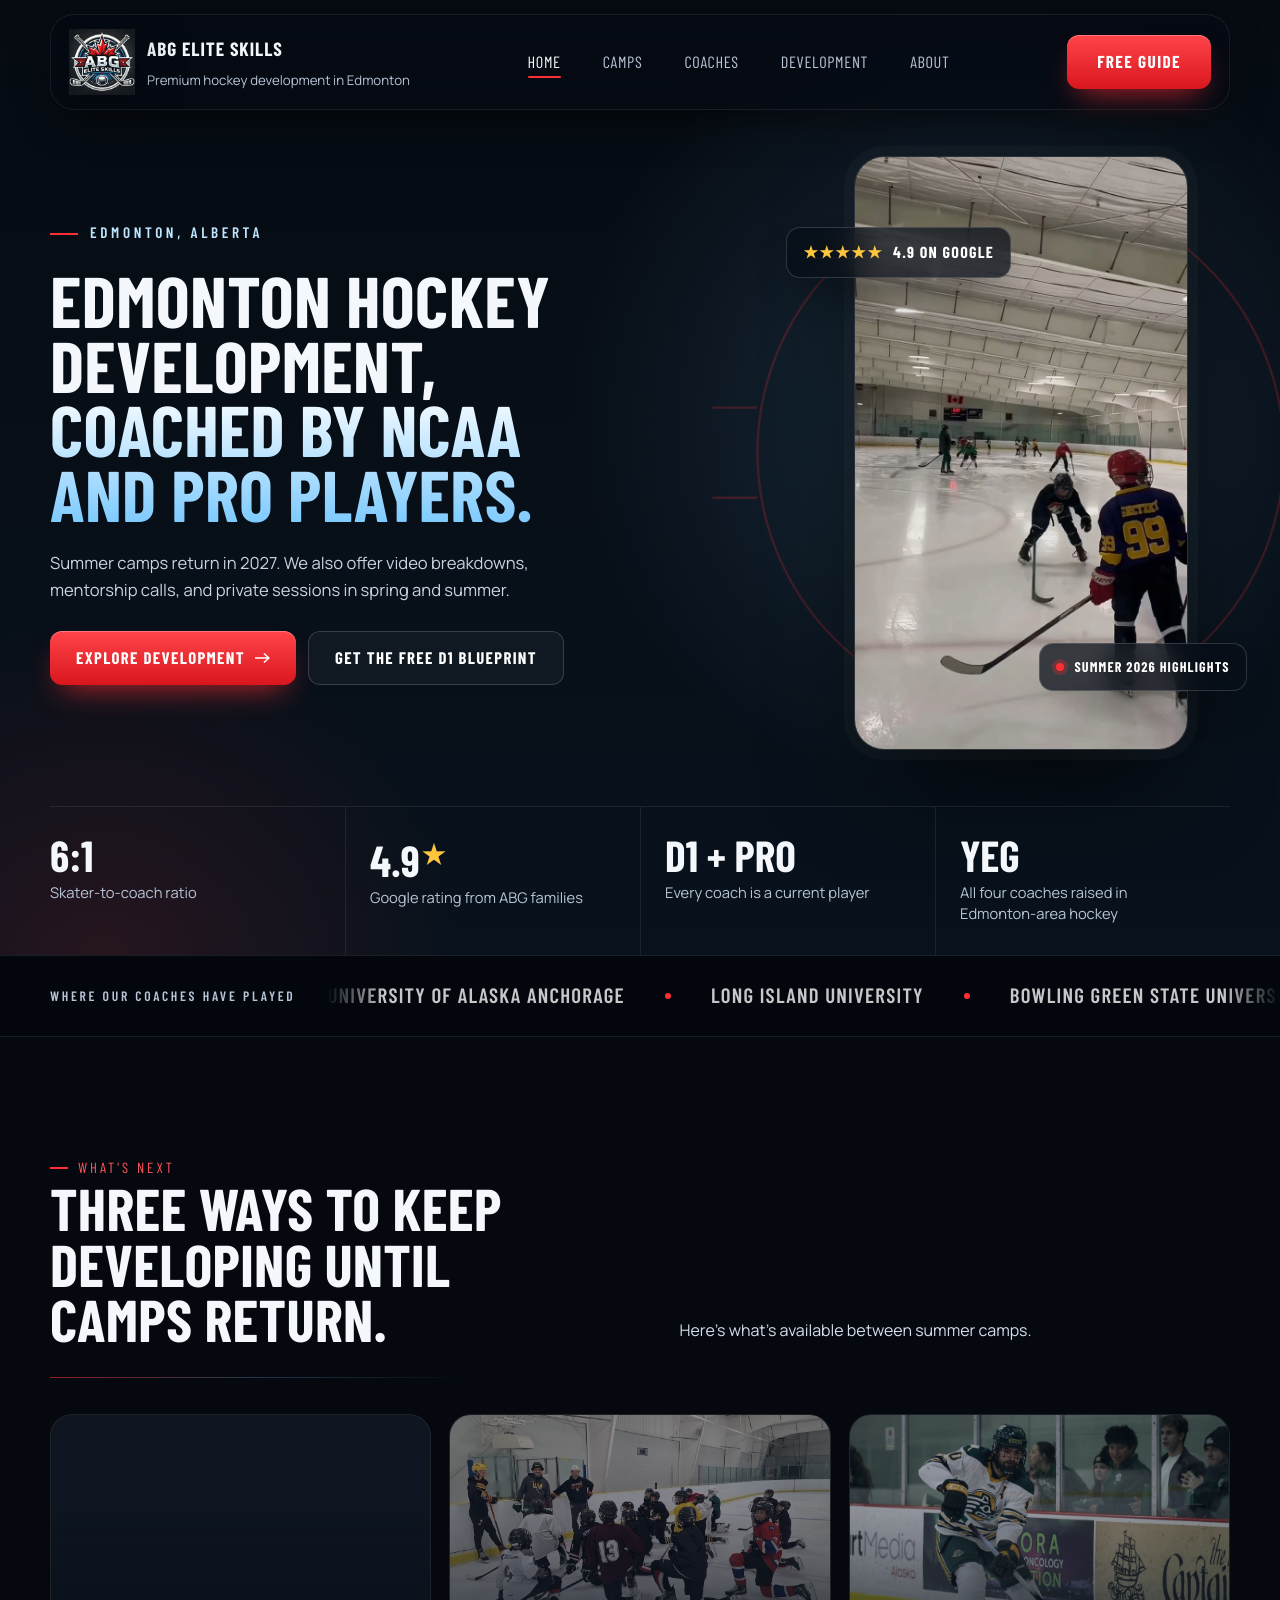
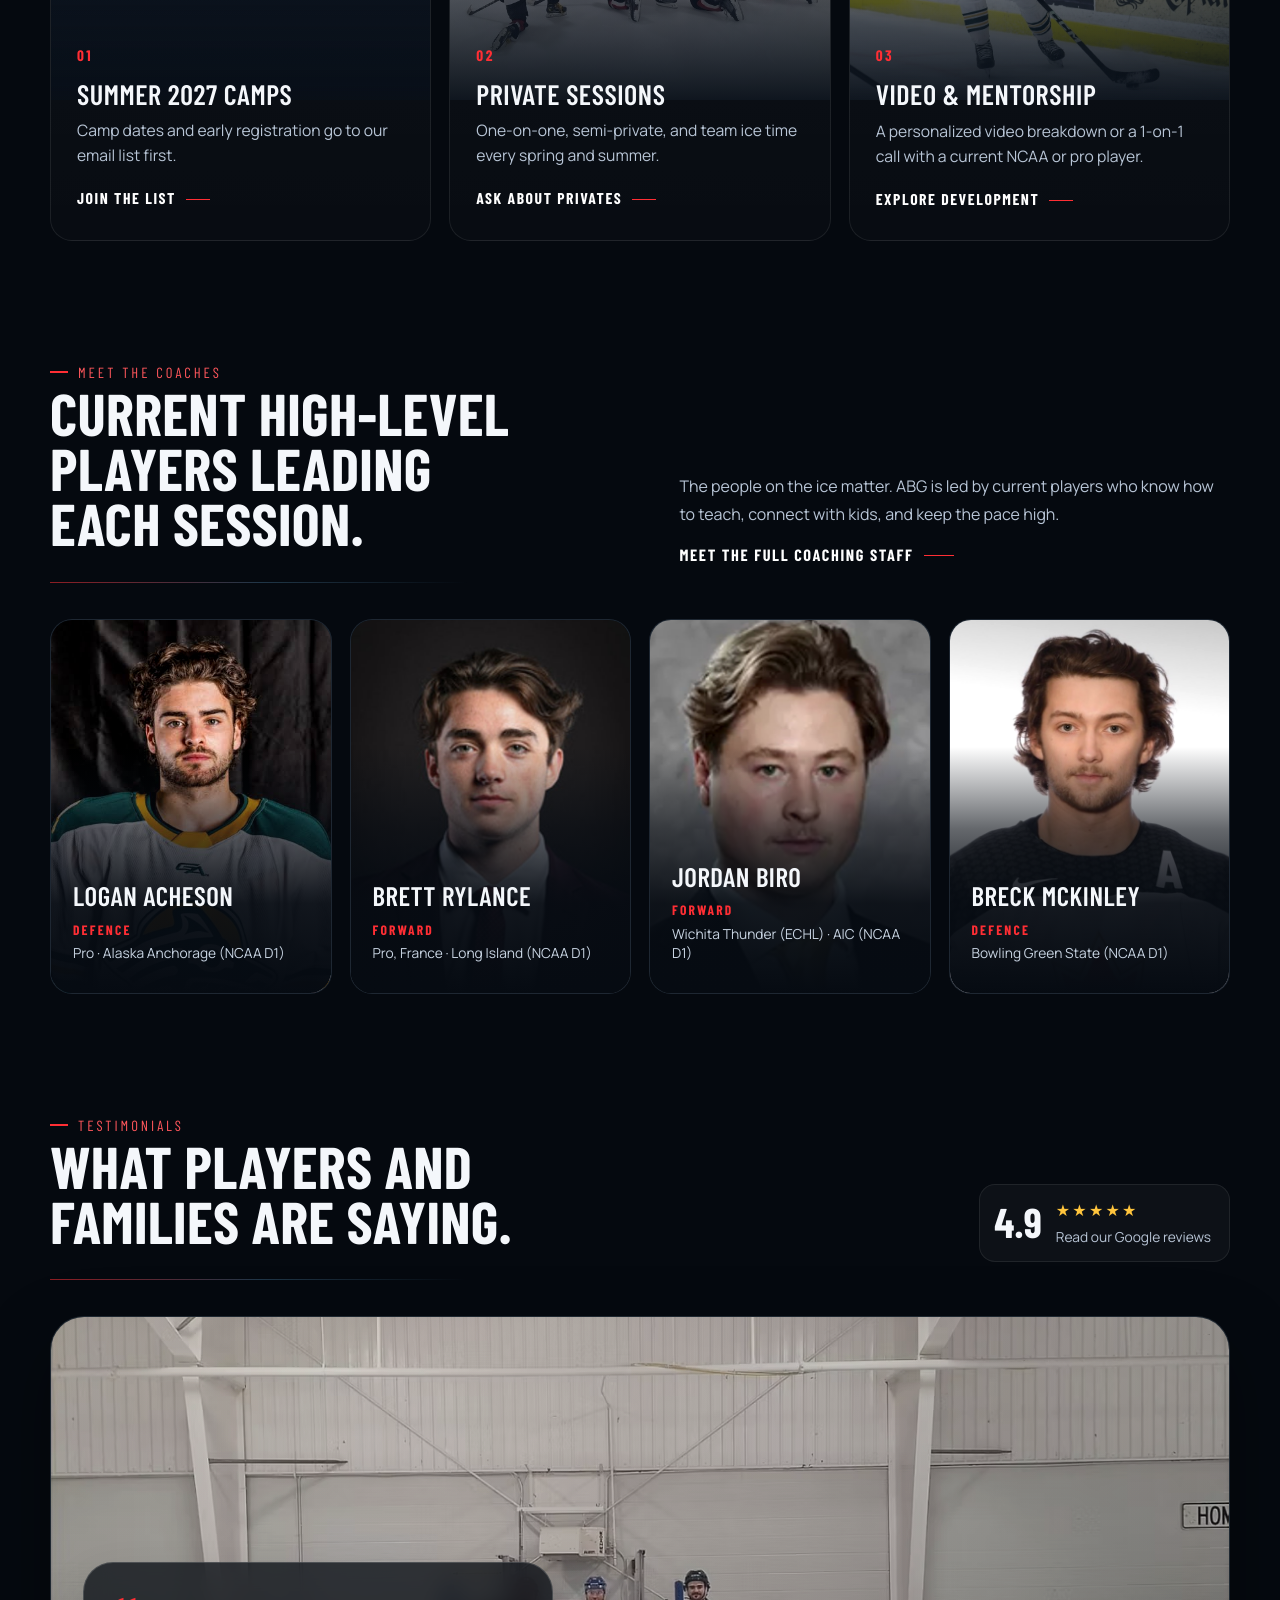
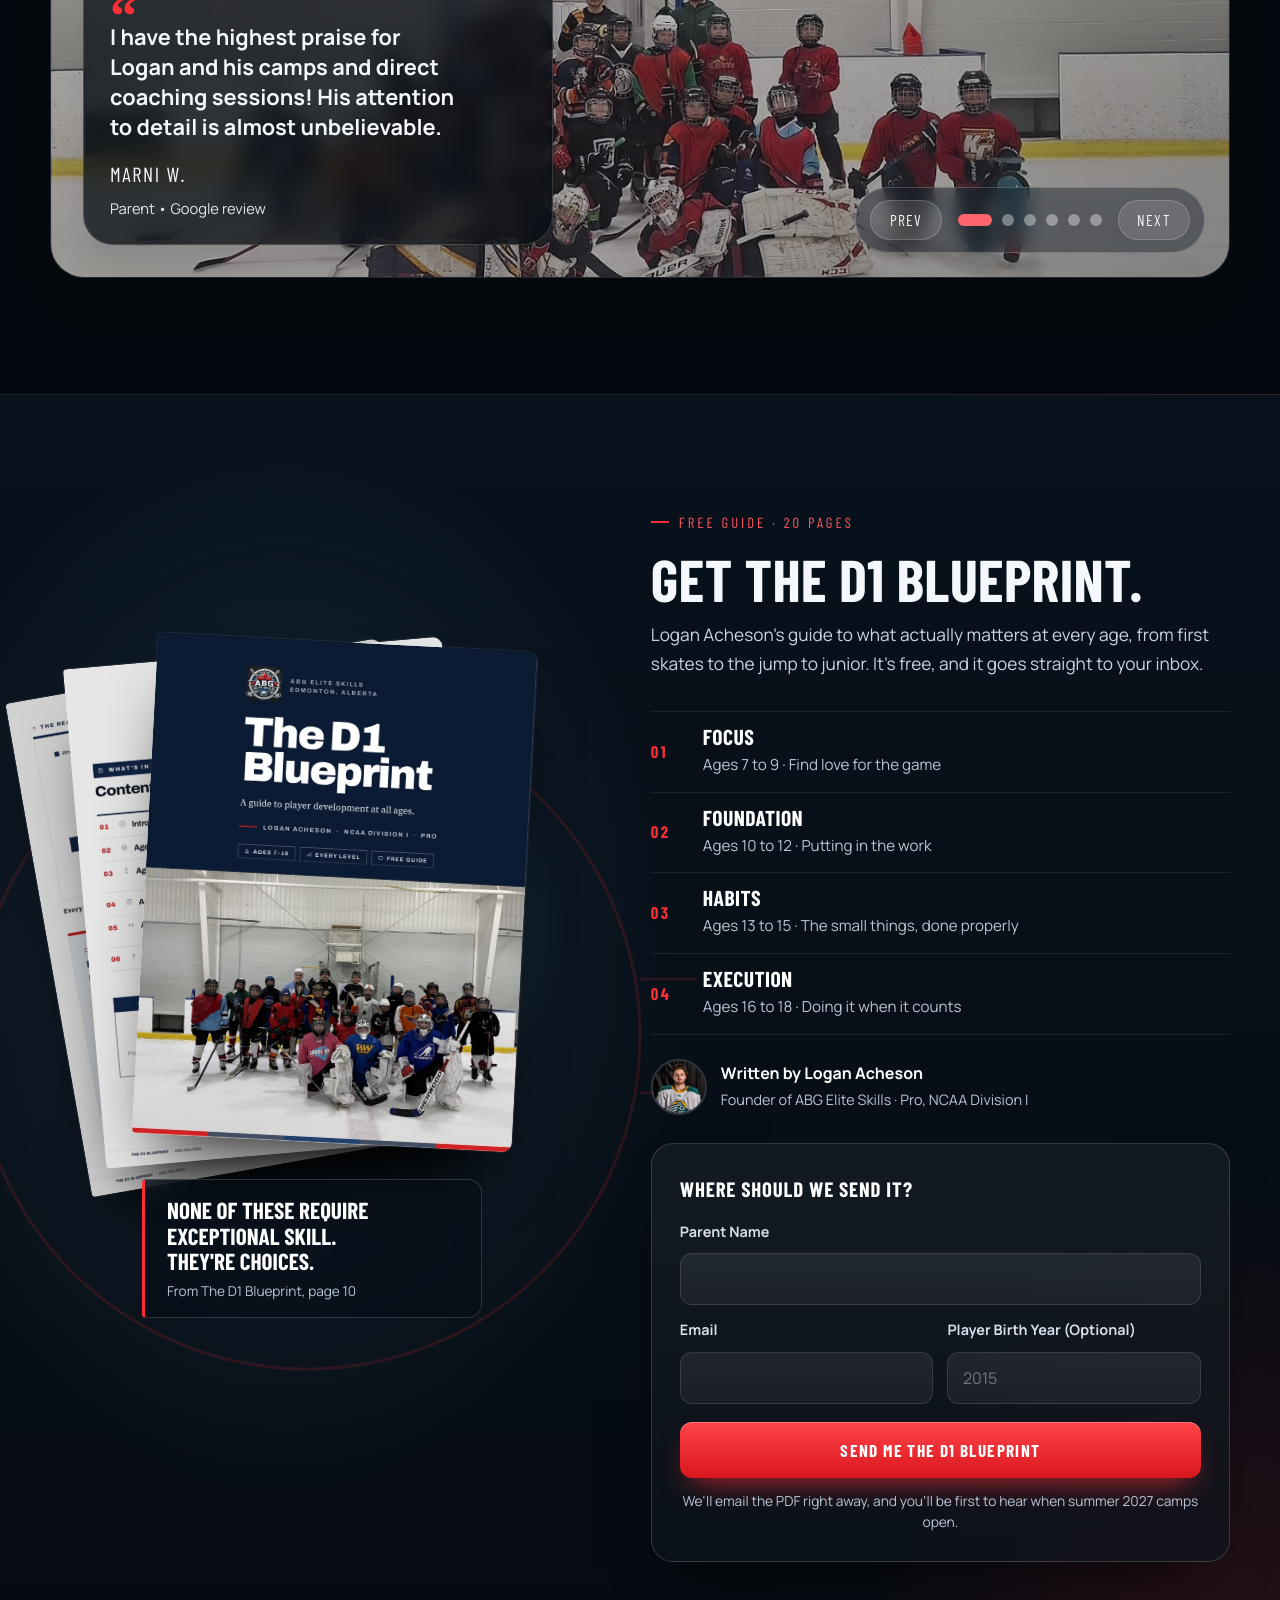
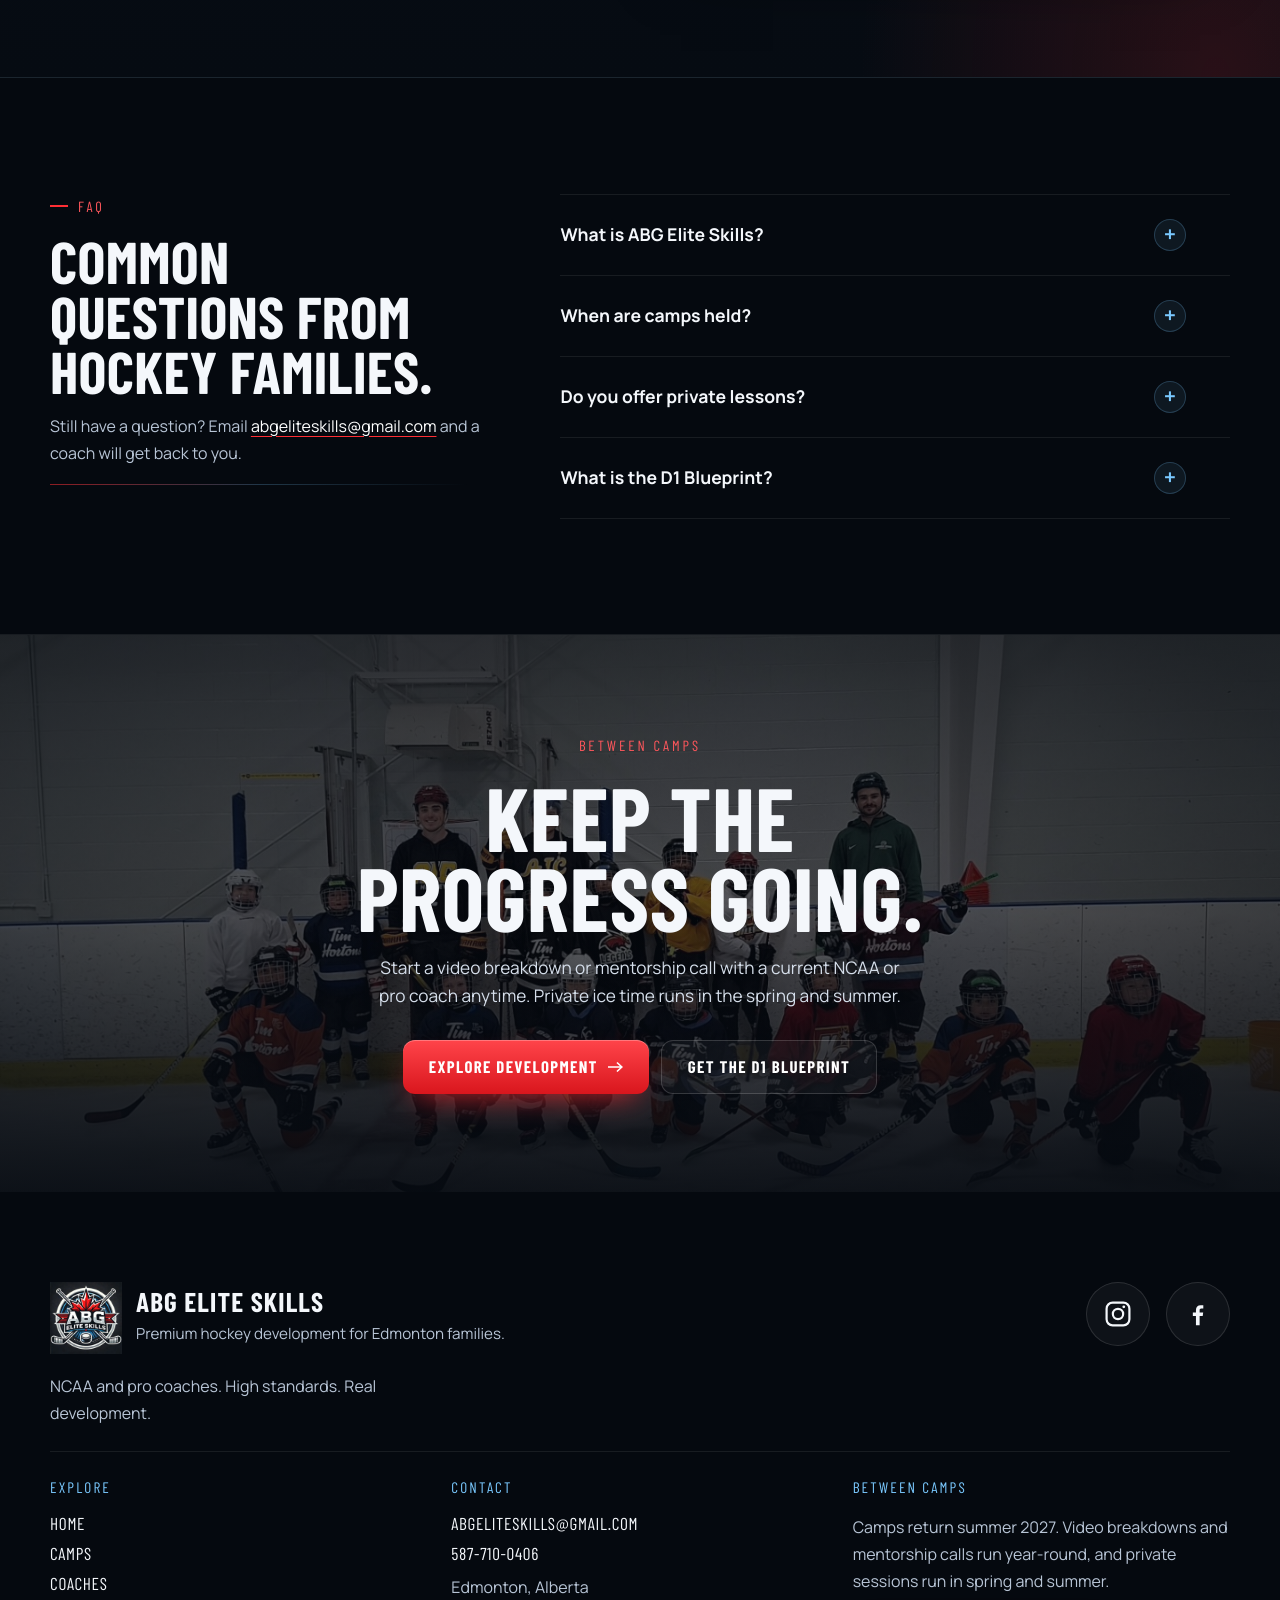
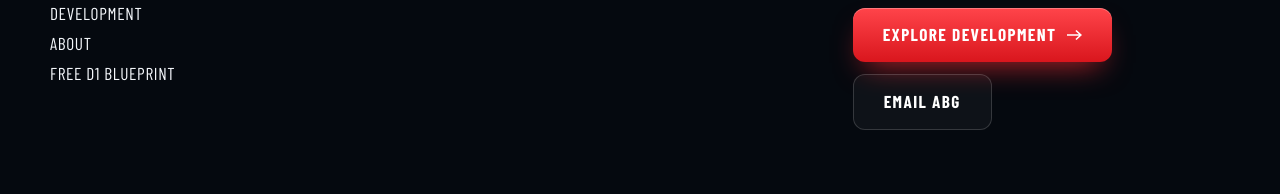
==== commit 5ae9ff2c: "Massive In season Update Prepared the website for winter 2026-27" ====
--- a/index.html
+++ b/index.html
@@ -3,10 +3,10 @@
   <head>
     <meta charset="UTF-8" />
     <meta name="viewport" content="width=device-width, initial-scale=1.0" />
-    <title>Summer 2026 Hockey Camps in Edmonton | ABG Elite Skills</title>
+    <title>Edmonton Hockey Camps &amp; Skills Training | ABG Elite Skills</title>
     <meta
       name="description"
-      content="Register for ABG Elite Skills summer 2026 hockey camps at KC Twin Arenas in Edmonton, including skill work, body contact prep, position-specific training, and pre-season reps."
+      content="Edmonton hockey camps and skills training led by current NCAA Division I and pro players. 6:1 skater-to-coach ratio. Summer 2027 camps are on the way."
     />
     <meta
       name="robots"
@@ -15,115 +15,186 @@
     <link rel="canonical" href="https://abgeliteskills.com/" />
     <meta property="og:type" content="website" />
     <meta property="og:site_name" content="ABG Elite Skills" />
-    <meta property="og:title" content="Summer 2026 Hockey Camps in Edmonton | ABG Elite Skills" />
+    <meta property="og:title" content="Edmonton Hockey Camps &amp; Skills Training | ABG Elite Skills" />
     <meta
       property="og:description"
-      content="Summer 2026 hockey camps at KC Twin Arenas in Edmonton, including skill work, body contact prep, position-specific training, and pre-season reps."
+      content="Edmonton hockey camps and skills training led by current NCAA Division I and pro players. 6:1 skater-to-coach ratio. Summer 2027 camps are on the way."
     />
     <meta property="og:url" content="https://abgeliteskills.com/" />
     <meta
       property="og:image"
-      content="https://abgeliteskills.com/assets/20250711_201636%20copy.jpg"
+      content="https://abgeliteskills.com/assets/web/og-share.jpg"
     />
     <meta name="twitter:card" content="summary_large_image" />
-    <meta name="twitter:title" content="Summer 2026 Hockey Camps in Edmonton | ABG Elite Skills" />
+    <meta name="twitter:title" content="Edmonton Hockey Camps &amp; Skills Training | ABG Elite Skills" />
     <meta
       name="twitter:description"
-      content="Summer 2026 hockey camps at KC Twin Arenas in Edmonton, including skill work, body contact prep, position-specific training, and pre-season reps."
+      content="Edmonton hockey camps and skills training led by current NCAA Division I and pro players. 6:1 skater-to-coach ratio. Summer 2027 camps are on the way."
     />
     <meta
       name="twitter:image"
-      content="https://abgeliteskills.com/assets/20250711_201636%20copy.jpg"
+      content="https://abgeliteskills.com/assets/web/og-share.jpg"
     />
     <script type="application/ld+json">
-      {
-        "@context": "https://schema.org",
-        "@graph": [
-          {
-            "@type": "SportsOrganization",
-            "@id": "https://abgeliteskills.com/#organization",
-            "name": "ABG Elite Skills",
-            "url": "https://abgeliteskills.com/",
-            "logo": "https://abgeliteskills.com/assets/abg-elite-skills-logo.webp",
-            "telephone": "+1-587-710-0406",
-            "description": "ABG Elite Skills is an Edmonton hockey development program offering summer hockey camps, skills training, body contact prep, position-specific clinics, and private coaching led by current NCAA and pro players.",
-            "email": "abgeliteskills@gmail.com",
-            "priceRange": "$$",
-            "areaServed": {
-              "@type": "City",
-              "name": "Edmonton"
-            },
-            "knowsAbout": [
-              "Edmonton hockey camps",
-              "hockey skills training",
-              "body contact hockey prep",
-              "position-specific hockey training",
-              "private hockey coaching"
-            ],
-            "makesOffer": [
-              {
-                "@type": "Offer",
-                "name": "Edmonton summer hockey camps",
-                "category": "Hockey camp",
-                "areaServed": "Edmonton, Alberta"
-              },
-              {
-                "@type": "Offer",
-                "name": "Position-specific hockey clinic",
-                "category": "Hockey skills training",
-                "areaServed": "Edmonton, Alberta"
-              },
-              {
-                "@type": "Offer",
-                "name": "Body contact prep hockey camp",
-                "category": "Hockey development",
-                "areaServed": "Edmonton, Alberta"
-              }
-            ],
-            "sameAs": [
-              "https://www.instagram.com/abg_eliteskills/",
-              "https://www.facebook.com/people/ABG-Elite-Skills/61557583743924/"
-            ],
-            "contactPoint": [
-              {
-                "@type": "ContactPoint",
-                "contactType": "customer support",
-                "email": "abgeliteskills@gmail.com",
-                "telephone": "+1-587-710-0406",
-                "availableLanguage": [
-                  "en"
-                ]
-              }
-            ]
-          },
-          {
-            "@type": "WebSite",
-            "@id": "https://abgeliteskills.com/#website",
-            "url": "https://abgeliteskills.com/",
-            "name": "ABG Elite Skills",
-            "publisher": {
-              "@id": "https://abgeliteskills.com/#organization"
-            }
-          },
-          {
-            "@type": "WebPage",
-            "@id": "https://abgeliteskills.com/#webpage",
-            "url": "https://abgeliteskills.com/",
-            "name": "Summer 2026 Hockey Camps in Edmonton | ABG Elite Skills",
-            "description": "Register for ABG Elite Skills summer 2026 hockey camps at KC Twin Arenas in Edmonton, including skill work, body contact prep, position-specific training, and pre-season reps.",
-            "isPartOf": {
-              "@id": "https://abgeliteskills.com/#website"
-            },
-            "about": {
-              "@id": "https://abgeliteskills.com/#organization"
-            },
-            "primaryImageOfPage": {
-              "@type": "ImageObject",
-              "url": "https://abgeliteskills.com/assets/20250711_201636%20copy.jpg"
-            }
+{
+  "@context": "https://schema.org",
+  "@graph": [
+    {
+      "@type": "SportsOrganization",
+      "@id": "https://abgeliteskills.com/#organization",
+      "name": "ABG Elite Skills",
+      "url": "https://abgeliteskills.com/",
+      "logo": "https://abgeliteskills.com/assets/abg-elite-skills-logo.webp",
+      "telephone": "+1-587-710-0406",
+      "description": "ABG Elite Skills is an Edmonton hockey development program run by current NCAA Division I and pro players. It offers summer hockey camps, hockey video breakdowns and mentorship calls, and private sessions in spring and summer, with a 6:1 skater-to-coach ratio.",
+      "email": "abgeliteskills@gmail.com",
+      "priceRange": "$$",
+      "areaServed": {
+        "@type": "City",
+        "name": "Edmonton"
+      },
+      "knowsAbout": [
+        "Edmonton hockey camps",
+        "hockey skills training",
+        "hockey video analysis",
+        "hockey mentorship",
+        "body contact hockey prep",
+        "position-specific hockey training",
+        "private hockey coaching"
+      ],
+      "makesOffer": [
+        {
+          "@type": "Offer",
+          "name": "Edmonton summer hockey camps",
+          "category": "Hockey camp",
+          "areaServed": "Edmonton, Alberta"
+        },
+        {
+          "@type": "Offer",
+          "name": "Hockey IQ Video Breakdown",
+          "price": "100",
+          "priceCurrency": "CAD",
+          "url": "https://abgeliteskills.com/development"
+        },
+        {
+          "@type": "Offer",
+          "name": "Hockey Mentorship Call",
+          "price": "60",
+          "priceCurrency": "CAD",
+          "url": "https://abgeliteskills.com/development"
+        },
+        {
+          "@type": "Offer",
+          "name": "Private hockey sessions",
+          "category": "Private coaching",
+          "areaServed": "Edmonton, Alberta"
+        }
+      ],
+      "sameAs": [
+        "https://www.instagram.com/abg_eliteskills/",
+        "https://www.facebook.com/people/ABG-Elite-Skills/61557583743924/",
+        "https://maps.google.com/?cid=10128230864756397997"
+      ],
+      "contactPoint": [
+        {
+          "@type": "ContactPoint",
+          "contactType": "customer support",
+          "email": "abgeliteskills@gmail.com",
+          "telephone": "+1-587-710-0406",
+          "availableLanguage": [
+            "en"
+          ]
+        }
+      ],
+      "address": {
+        "@type": "PostalAddress",
+        "addressLocality": "Edmonton",
+        "addressRegion": "AB",
+        "addressCountry": "CA"
+      },
+      "location": {
+        "@type": "Place",
+        "name": "KC Twin Arenas",
+        "address": {
+          "@type": "PostalAddress",
+          "streetAddress": "13160 140 Avenue NW",
+          "addressLocality": "Edmonton",
+          "addressRegion": "AB",
+          "addressCountry": "CA"
+        }
+      },
+      "founder": {
+        "@type": "Person",
+        "name": "Logan Acheson",
+        "url": "https://abgeliteskills.com/coaches"
+      }
+    },
+    {
+      "@type": "WebSite",
+      "@id": "https://abgeliteskills.com/#website",
+      "url": "https://abgeliteskills.com/",
+      "name": "ABG Elite Skills",
+      "publisher": {
+        "@id": "https://abgeliteskills.com/#organization"
+      }
+    },
+    {
+      "@type": "WebPage",
+      "@id": "https://abgeliteskills.com/#webpage",
+      "url": "https://abgeliteskills.com/",
+      "name": "Edmonton Hockey Camps & Skills Training | ABG Elite Skills",
+      "description": "Edmonton hockey camps and skills training led by current NCAA Division I and pro players. 6:1 skater-to-coach ratio. Summer 2027 camps are on the way.",
+      "isPartOf": {
+        "@id": "https://abgeliteskills.com/#website"
+      },
+      "about": {
+        "@id": "https://abgeliteskills.com/#organization"
+      },
+      "primaryImageOfPage": {
+        "@type": "ImageObject",
+        "url": "https://abgeliteskills.com/assets/web/og-share.jpg"
+      }
+    },
+    {
+      "@type": "FAQPage",
+      "@id": "https://abgeliteskills.com/#faq",
+      "mainEntity": [
+        {
+          "@type": "Question",
+          "name": "What is ABG Elite Skills?",
+          "acceptedAnswer": {
+            "@type": "Answer",
+            "text": "ABG Elite Skills is an Edmonton hockey development program run by current NCAA Division I and professional hockey players. We run summer camps with a 6:1 skater-to-coach ratio, video breakdowns and mentorship calls, and private sessions in spring and summer."
           }
-        ]
-      }
+        },
+        {
+          "@type": "Question",
+          "name": "When are camps held?",
+          "acceptedAnswer": {
+            "@type": "Answer",
+            "text": "Camps run in the summer only. Every ABG coach is a current NCAA or pro player, so from fall through winter we're away playing our own seasons. Summer 2027 dates and early registration go to our email list first. Most camps run at KC Twin Arenas, 13160 140 Avenue NW, in north Edmonton."
+          }
+        },
+        {
+          "@type": "Question",
+          "name": "Do you offer private lessons?",
+          "acceptedAnswer": {
+            "@type": "Answer",
+            "text": "Yes. Private, semi-private, and team sessions run in the spring and summer, when our coaches are home in Edmonton. Email abgeliteskills@gmail.com for rates and availability."
+          }
+        },
+        {
+          "@type": "Question",
+          "name": "What is the D1 Blueprint?",
+          "acceptedAnswer": {
+            "@type": "Answer",
+            "text": "A free guide by Logan Acheson on what matters for player development at every age from 7 to 18, from building focus early to handling the jump to junior. Enter your email above and we'll send it to you."
+          }
+        }
+      ]
+    }
+  ]
+}
     </script>
     <link rel="preconnect" href="https://fonts.googleapis.com" />
     <link rel="preconnect" href="https://fonts.gstatic.com" crossorigin />
@@ -131,15 +202,18 @@
       href="https://fonts.googleapis.com/css2?family=Barlow+Condensed:wght@500;600;700&family=Manrope:wght@400;500;600;700;800&display=swap"
       rel="stylesheet"
     />
-    <link rel="icon" href="./assets/abg-elite-skills-logo.webp" type="image/webp" />
-    <link rel="stylesheet" href="./styles.css?v=20260725-close-old-1" />
+    <link rel="icon" href="./assets/favicon-64.png" type="image/png" />
+    <link rel="stylesheet" href="./styles.css?v=20260814-winter-mode-69" />
+    <link rel="stylesheet" href="./design.css?v=20260814-winter-mode-69" />
     <script>
+      if (/(^|\.)abgeliteskills\.com$/.test(location.hostname)) {
       !function(f,b,e,v,n,t,s){if(f.fbq)return;n=f.fbq=function(){n.callMethod?
       n.callMethod.apply(n,arguments):n.queue.push(arguments)};if(!f._fbq)f._fbq=n;
       n.push=n;n.loaded=!0;n.version='2.0';n.queue=[];t=b.createElement(e);t.async=!0;
       t.src=v;s=b.getElementsByTagName(e)[0];s.parentNode.insertBefore(t,s)}(window,
       document,'script','https://connect.facebook.net/en_US/fbevents.js');
       fbq('init','1987066045263331');fbq('track','PageView');
+      }
     </script>
     <noscript><img height="1" width="1" style="display:none" src="https://www.facebook.com/tr?id=1987066045263331&ev=PageView&noscript=1"/></noscript>
   </head>
@@ -150,7 +224,7 @@
         <a class="brand" href="./index.html" aria-label="ABG Elite Skills home">
           <img
             class="brand-logo"
-            src="./assets/abg-elite-skills-logo.webp"
+            src="./assets/abg-elite-skills-logo-192.jpg"
             alt="ABG Elite Skills logo"
           />
           <span class="brand-text">
@@ -168,129 +242,176 @@
           <a class="nav-link active" href="./index.html">Home</a>
           <a class="nav-link" href="./camps.html">Camps</a>
           <a class="nav-link" href="./coaches.html">Coaches</a>
+          <a class="nav-link" href="./development.html">Development</a>
           <a class="nav-link" href="./about.html">About</a>
         </nav>
 
-        <a class="button button-small" href="./register.html">Register</a>
+        <a class="button button-small" href="./index.html#stay-in-touch">Free Guide</a>
       </header>
 
       <main>
-        <section class="hero hero-home hero-home-july reveal">
-          <p class="eyebrow hero-home-kicker">August 4&ndash;7 &middot; KC Twin Arenas</p>
-          <div class="hero-copy">
-            <h1>Sharpen Your Game Before Fall Evaluations.</h1>
-            <p class="hero-text">
-              High-Performance Prep is four days of game-speed training with current NCAA and pro coaches &mdash; only a few spots remain.
+        <section class="home-hero" aria-labelledby="home-hero-title">
+          <div class="home-hero-inner">
+            <div class="home-hero-copy">
+              <p class="home-hero-kicker">Edmonton, Alberta</p>
+              <h1 id="home-hero-title">
+                Edmonton Hockey Development,
+                <span class="home-hero-accent">Coached By NCAA And Pro Players.</span>
+              </h1>
+              <p class="home-hero-text">
+                Summer camps return in 2027. We also offer video breakdowns, mentorship calls, and private sessions in spring and summer.
+              </p>
+              <div class="home-hero-actions">
+                <a
+                  class="button"
+                  href="./development.html"
+                  data-track-event="homepage_development_click"
+                  data-track-placement="home_hero"
+                >Explore Development</a>
+                <a
+                  class="button button-secondary"
+                  href="#stay-in-touch"
+                  data-track-event="homepage_stay_in_touch_click"
+                  data-track-placement="home_hero"
+                >Get The Free D1 Blueprint</a>
+              </div>
+            </div>
+            <div class="home-hero-visual">
+              <svg class="rink-circle home-hero-rink" viewBox="0 0 600 600" aria-hidden="true" focusable="false">
+                <circle cx="300" cy="300" r="222" />
+                <circle class="rink-dot" cx="300" cy="300" r="10" />
+                <path d="M78 262H40M78 338H40M522 262h38M522 338h38M284 288h-26m26 0v-18M316 288h26m-26 0v-18M284 312h-26m26 0v18M316 312h26m-26 0v18" />
+              </svg>
+              <div class="home-hero-media">
+                <video
+                  class="home-hero-video"
+                  autoplay
+                  muted
+                  loop
+                  playsinline
+                  preload="metadata"
+                  poster="./assets/hero-video-poster.jpg"
+                  aria-label="ABG Elite Skills summer 2026 camp highlights"
+                >
+                  <source src="./assets/camp-highlights-2026.mp4" type="video/mp4" />
+                </video>
+              </div>
+              <p class="hero-chip hero-chip-rating">
+                <span class="hero-chip-stars" aria-hidden="true">&#9733;&#9733;&#9733;&#9733;&#9733;</span>
+                <span>4.9 on Google</span>
+              </p>
+              <p class="hero-chip hero-chip-caption"><span class="hero-chip-dot" aria-hidden="true"></span>Summer 2026 highlights</p>
+            </div>
+          </div>
+          <dl class="home-hero-stats">
+            <div class="home-hero-stat">
+              <dt>6:1</dt>
+              <dd>Skater-to-coach ratio</dd>
+            </div>
+            <div class="home-hero-stat">
+              <dt>4.9<span aria-hidden="true">&#9733;</span></dt>
+              <dd>Google rating from ABG families</dd>
+            </div>
+            <div class="home-hero-stat">
+              <dt>D1 + Pro</dt>
+              <dd>Every coach is a current player</dd>
+            </div>
+            <div class="home-hero-stat">
+              <dt>YEG</dt>
+              <dd>All four coaches raised in Edmonton-area hockey</dd>
+            </div>
+          </dl>
+        </section>
+
+        <section class="credential-strip" aria-label="Where ABG coaches have played">
+          <p class="credential-strip-label">Where our coaches have played</p>
+          <div class="credential-viewport">
+            <div class="credential-track">
+              <ul class="credential-list">
+                <li>University of Alaska Anchorage</li>
+                <li>Long Island University</li>
+                <li>Bowling Green State University</li>
+                <li>American International College</li>
+                <li>Wichita Thunder</li>
+                <li>Ligue Magnus</li>
+                <li>Greensboro Gargoyles</li>
+                <li>Spruce Grove Saints</li>
+                <li>Chilliwack Chiefs</li>
+              </ul>
+              <ul class="credential-list" aria-hidden="true">
+                <li>University of Alaska Anchorage</li>
+                <li>Long Island University</li>
+                <li>Bowling Green State University</li>
+                <li>American International College</li>
+                <li>Wichita Thunder</li>
+                <li>Ligue Magnus</li>
+                <li>Greensboro Gargoyles</li>
+                <li>Spruce Grove Saints</li>
+                <li>Chilliwack Chiefs</li>
+              </ul>
+            </div>
+          </div>
+        </section>
+
+        <section class="section reveal" aria-labelledby="whats-next-title">
+          <div class="section-heading split-heading">
+            <div>
+              <p class="eyebrow">What's Next</p>
+              <h2 id="whats-next-title">Three ways to keep developing until camps return.</h2>
+            </div>
+            <p>
+              Here's what's available between summer camps.
             </p>
-            <div class="hero-dates-strip" aria-label="Camp dates">
-              <span>Aug 4&ndash;7 &middot; Limited Spots Remaining</span>
-            </div>
-            <div class="hero-actions">
-              <a
-                class="button"
-                href="./register.html?camp=high-performance-prep"
-                data-track-event="homepage_register_now_click"
-                data-track-placement="home_hero"
-              >Register for August</a>
-              <a
-                class="button button-secondary"
-                href="./camps.html"
-                data-track-event="homepage_view_all_camp_dates_click"
-                data-track-placement="home_hero"
-              >View All Camp Dates</a>
-            </div>
-            <ul class="hero-proof-list">
-              <li>2025 Season Sold Out</li>
-              <li>6:1 Skater-to-Coach Ratio</li>
-              <li>NCAA &amp; Pro Coaching Staff</li>
-            </ul>
-          </div>
-          <div class="hero-video-panel">
-            <div class="hero-video-frame">
-              <video
-                class="hero-video"
-                autoplay
-                muted
-                loop
-                playsinline
-                controls
-                preload="metadata"
-                poster="https://static.wixstatic.com/media/a00900_d797eb8a18ed4b608139aca3c1e04b4a~mv2.jpg/v1/crop/x_0%2Cy_1598%2Cw_3060%2Ch_1741/fill/w_930%2Ch_525%2Cal_c%2Cq_85%2Cusm_0.66_1.00_0.01%2Cenc_avif%2Cquality_auto/a00900_d797eb8a18ed4b608139aca3c1e04b4a~mv2.jpg"
-                aria-label="ABG Elite Skills camp video"
-              >
-                <source src="./assets/Website%20Video%20ABG.mp4" type="video/mp4" />
-              </video>
-            </div>
-            <p class="hero-video-caption">Highlights from our 2025 summer.</p>
-          </div>
-        </section>
-
-        <section class="section reveal camp-chooser-section" aria-labelledby="camp-chooser-title">
-          <div class="section-heading split-heading camp-chooser-heading">
+          </div>
+          <div class="path-grid">
+            <a class="path-card" href="#stay-in-touch">
+              <div class="path-card-media">
+                <img src="./assets/web/camp-group-kneel-600.jpg" srcset="./assets/web/camp-group-kneel-600.jpg 600w, ./assets/web/camp-group-kneel.jpg 1200w" sizes="(max-width: 860px) 40vw, 380px" alt="Players kneeling on the ice for instruction at an ABG summer camp" loading="lazy" decoding="async" />
+              </div>
+              <div class="path-card-body">
+                <span class="path-card-index">01</span>
+                <h3>Summer 2027 Camps</h3>
+                <p>Camp dates and early registration go to our email list first.</p>
+                <span class="path-card-link">Join the list</span>
+              </div>
+            </a>
+            <a class="path-card" href="mailto:abgeliteskills@gmail.com?subject=Private%20Session%20Inquiry">
+              <div class="path-card-media">
+                <img src="./assets/web/camp-coaches-teaching-600.jpg" srcset="./assets/web/camp-coaches-teaching-600.jpg 600w, ./assets/web/camp-coaches-teaching.jpg 1200w" sizes="(max-width: 860px) 40vw, 380px" alt="ABG coaches teaching a group of players on the ice" loading="lazy" decoding="async" />
+              </div>
+              <div class="path-card-body">
+                <span class="path-card-index">02</span>
+                <h3>Private Sessions</h3>
+                <p>One-on-one, semi-private, and team ice time every spring and summer.</p>
+                <span class="path-card-link">Ask about privates</span>
+              </div>
+            </a>
+            <a class="path-card" href="./development.html">
+              <div class="path-card-media">
+                <img src="./assets/web/logan-uaa-game-1000.jpg" srcset="./assets/web/logan-uaa-game-1000.jpg 1000w, ./assets/web/logan-uaa-game.jpg 2000w" sizes="(max-width: 860px) 40vw, 380px" alt="Logan Acheson playing defence for the University of Alaska Anchorage" loading="lazy" decoding="async" />
+              </div>
+              <div class="path-card-body">
+                <span class="path-card-index">03</span>
+                <h3>Video &amp; Mentorship</h3>
+                <p>A personalized video breakdown or a <span class="nowrap">1-on-1</span> call with a current NCAA or pro player.</p>
+                <span class="path-card-link">Explore development</span>
+              </div>
+            </a>
+          </div>
+        </section>
+
+        <section class="section reveal coaches-home-section" aria-labelledby="coaches-home-title">
+          <div class="section-heading split-heading">
             <div>
-              <p class="eyebrow">Choose Your Camp</p>
-              <h2 id="camp-chooser-title">August is the final camp of the summer.</h2>
-            </div>
-            <p>
-              A few spots remain for August 4&ndash;7.
-            </p>
-          </div>
-          <div class="camp-chooser-list">
-            <article class="camp-chooser-row camp-chooser-row-primary">
-              <div class="camp-chooser-main">
-                <span class="camp-chooser-status">Best before evaluations</span>
-                <h3>High-Performance Prep</h3>
-                <p>August 4-7 at KC Twin Arenas</p>
-              </div>
-              <div class="camp-chooser-facts" aria-label="High-Performance Prep details">
-                <span class="availability-badge availability-badge-urgent">Limited Spots Remaining</span>
-                <span>2017-2019</span>
-                <span>2014-2016</span>
-                <span>2011-2013</span>
-                <span>$200</span>
-              </div>
-              <div class="camp-chooser-actions">
-                <a class="button button-secondary" href="./camps.html#high-performance-prep">View Details</a>
-                <a class="button" href="./register.html?camp=high-performance-prep" data-track-event="homepage_camp_register_click" data-track-camp="high-performance-prep" data-track-label="High-Performance Prep">Register</a>
-              </div>
-            </article>
-          </div>
-          <p class="camp-chooser-closed-note">
-            Position-Specific Clinic, Total Skill Integration, and Body Contact Prep Camp are sold out for summer 2026 &mdash;
-            <a href="./camps.html#total-skill-integration">see the full schedule</a>.
-          </p>
-        </section>
-
-        <section class="trust-bar reveal">
-          <div>
-            <strong>NCAA / Pro-Led</strong>
-            <span>Current elite level players</span>
-          </div>
-          <div>
-            <strong>Edmonton Built</strong>
-            <span>Local roots with next-level standards</span>
-          </div>
-          <div>
-            <strong>6:1 Skater to Coach Ratio</strong>
-            <span>Smaller groups so every player gets direct feedback</span>
-          </div>
-        </section>
-
-        <section class="section reveal coaches-home-section">
-          <div class="content-panel panel-dark coach-intro-panel coach-home-intro">
-            <p class="eyebrow">Meet The Coaches</p>
-              <h2>Current high-level players leading each session.</h2>
-            <p>
-              The people on the ice matter. ABG is led by current players who know how to teach,
-              connect with kids, and keep the pace high.
-            </p>
-            <ul class="check-list">
-              <li>Current NCAA and pro playing backgrounds</li>
-              <li>Edmonton roots and local hockey pathway</li>
-              <li>Role-specific teaching lenses across forward and defense</li>
-            </ul>
-            <div class="coach-intro-action">
-              <a class="button" href="./coaches.html">Explore the full coaching staff</a>
+              <p class="eyebrow">Meet The Coaches</p>
+              <h2 id="coaches-home-title">Current high-level players leading each session.</h2>
+            </div>
+            <div class="split-heading-aside">
+              <p>
+                The people on the ice matter. ABG is led by current players who know how to teach,
+                connect with kids, and keep the pace high.
+              </p>
+              <a class="arrow-link" href="./coaches.html">Meet the full coaching staff</a>
             </div>
           </div>
           <div class="coach-preview-grid" data-coach-grid="featured"></div>
@@ -300,25 +421,164 @@
           <div class="section-heading split-heading">
             <div>
               <p class="eyebrow">Testimonials</p>
-              <h2>What players and families are saying</h2>
-            </div>
-            <p>
-              Real feedback from families who have been on the ice with ABG.
-            </p>
+              <h2>What players and families are saying.</h2>
+            </div>
+            <a class="rating-badge" href="https://maps.google.com/?cid=10128230864756397997" target="_blank" rel="noreferrer">
+              <span class="rating-score">4.9</span>
+              <span class="rating-meta">
+                <span class="rating-stars" aria-hidden="true">&#9733;&#9733;&#9733;&#9733;&#9733;</span>
+                <span class="rating-label">Read our Google reviews</span>
+              </span>
+            </a>
           </div>
           <div class="testimonial-slider" data-testimonial-slider="featured"></div>
         </section>
 
-        <section class="section reveal">
-          <div class="final-cta">
-            <div>
-              <p class="eyebrow">Register</p>
-              <h2>Ready for the final camp of the summer?</h2>
-              <p>August 4&ndash;7 is the last camp of summer 2026. Send the player details and ABG will follow up with confirmation.</p>
-            </div>
-            <div class="hero-actions">
-              <a class="button" href="./register.html?camp=high-performance-prep">Register For August</a>
-              <a class="button button-secondary" href="mailto:abgeliteskills@gmail.com">Questions? Email ABG</a>
+        <section id="stay-in-touch" class="blueprint-band reveal" aria-labelledby="blueprint-title">
+          <svg class="rink-circle blueprint-band-rink" viewBox="0 0 600 600" aria-hidden="true" focusable="false">
+            <circle cx="300" cy="300" r="222" />
+            <circle class="rink-dot" cx="300" cy="300" r="10" />
+            <path d="M78 262H40M78 338H40M522 262h38M522 338h38M284 288h-26m26 0v-18M316 288h26m-26 0v-18M284 312h-26m26 0v18M316 312h26m-26 0v18" />
+          </svg>
+          <div class="blueprint-inner">
+            <div class="blueprint-head">
+              <p class="eyebrow">Free Guide &middot; 20 Pages</p>
+              <h2 id="blueprint-title">Get The D1 Blueprint.</h2>
+              <p class="blueprint-intro">
+                Logan Acheson's guide to what actually matters at every age, from first skates to the jump to
+                junior. It's free, and it goes straight to your inbox.
+              </p>
+            </div>
+
+            <div class="blueprint-showcase">
+              <div class="blueprint-stack">
+                <img
+                  class="blueprint-page blueprint-page-back"
+                  src="./assets/web/d1-blueprint-page-19.jpg"
+                  width="900"
+                  height="1165"
+                  alt=""
+                  loading="lazy"
+                  decoding="async"
+                />
+                <img
+                  class="blueprint-page blueprint-page-middle"
+                  src="./assets/web/d1-blueprint-page-2.jpg"
+                  width="900"
+                  height="1165"
+                  alt=""
+                  loading="lazy"
+                  decoding="async"
+                />
+                <img
+                  class="blueprint-page blueprint-page-cover"
+                  src="./assets/web/d1-blueprint-cover.jpg"
+                  width="900"
+                  height="1187"
+                  alt="Cover of The D1 Blueprint, a guide to player development at all ages by Logan Acheson"
+                  loading="lazy"
+                  decoding="async"
+                />
+              </div>
+              <figure class="blueprint-quote">
+                <blockquote>None of these require exceptional skill. They're choices.</blockquote>
+                <figcaption>From The D1 Blueprint, page 10</figcaption>
+              </figure>
+            </div>
+
+            <ol class="blueprint-stages" aria-label="What the D1 Blueprint covers">
+              <li>
+                <span class="blueprint-stage-number">01</span>
+                <span class="blueprint-stage-text"><strong>Focus</strong>Ages 7 to 9 &middot; Find love for the game</span>
+              </li>
+              <li>
+                <span class="blueprint-stage-number">02</span>
+                <span class="blueprint-stage-text"><strong>Foundation</strong>Ages 10 to 12 &middot; Putting in the work</span>
+              </li>
+              <li>
+                <span class="blueprint-stage-number">03</span>
+                <span class="blueprint-stage-text"><strong>Habits</strong>Ages 13 to 15 &middot; The small things, done properly</span>
+              </li>
+              <li>
+                <span class="blueprint-stage-number">04</span>
+                <span class="blueprint-stage-text"><strong>Execution</strong>Ages 16 to 18 &middot; Doing it when it counts</span>
+              </li>
+            </ol>
+
+            <div class="blueprint-author">
+              <img src="./assets/logan-acheson-headshot.jpeg" width="56" height="56" alt="Logan Acheson" loading="lazy" decoding="async" />
+              <p><strong>Written by Logan Acheson</strong><span>Founder of ABG Elite Skills &middot; Pro, NCAA Division I</span></p>
+            </div>
+
+            <form class="stay-in-touch-form blueprint-form" data-blueprint-form novalidate>
+              <p class="blueprint-form-title">Where should we send it?</p>
+              <div class="form-grid">
+                <label class="form-field form-field-full">
+                  <span>Parent Name</span>
+                  <input type="text" name="parent-name" autocomplete="name" required />
+                </label>
+                <label class="form-field">
+                  <span>Email</span>
+                  <input type="email" name="email" autocomplete="email" required />
+                </label>
+                <label class="form-field">
+                  <span>Player Birth Year (Optional)</span>
+                  <input
+                    type="number"
+                    name="player-birth-year"
+                    inputmode="numeric"
+                    min="2000"
+                    placeholder="2015"
+                  />
+                </label>
+              </div>
+              <button
+                class="button blueprint-submit"
+                type="submit"
+                data-track-event="homepage_stay_in_touch_submit_click"
+                data-track-placement="stay_in_touch"
+              >Send Me The D1 Blueprint</button>
+              <p class="blueprint-fineprint">We'll email the PDF right away, and you'll be first to hear when summer 2027 camps open.</p>
+              <p class="stay-in-touch-notice" data-blueprint-notice role="status" aria-live="polite" hidden></p>
+            </form>
+          </div>
+        </section>
+
+        <section id="faq" class="section reveal faq-section">
+          <div class="section-heading faq-heading">
+            <p class="eyebrow">FAQ</p>
+            <h2>Common questions from hockey families.</h2>
+            <p>Still have a question? Email <a href="mailto:abgeliteskills@gmail.com">abgeliteskills@gmail.com</a> and a coach will get back to you.</p>
+          </div>
+          <div class="faq-list">
+            <details class="camp-more faq-item">
+              <summary>What is ABG Elite Skills?</summary>
+              <p class="camp-description">ABG Elite Skills is an Edmonton hockey development program run by current NCAA Division I and professional hockey players. We run summer camps with a 6:1 skater-to-coach ratio, video breakdowns and mentorship calls, and private sessions in spring and summer.</p>
+            </details>
+            <details class="camp-more faq-item">
+              <summary>When are camps held?</summary>
+              <p class="camp-description">Camps run in the summer only. Every ABG coach is a current NCAA or pro player, so from fall through winter we&#x27;re away playing our own seasons. Summer 2027 dates and early registration go to our email list first. Most camps run at KC Twin Arenas, 13160 140 Avenue NW, in north Edmonton.</p>
+            </details>
+            <details class="camp-more faq-item">
+              <summary>Do you offer private lessons?</summary>
+              <p class="camp-description">Yes. Private, semi-private, and team sessions run in the spring and summer, when our coaches are home in Edmonton. Email abgeliteskills@gmail.com for rates and availability.</p>
+            </details>
+            <details class="camp-more faq-item">
+              <summary>What is the D1 Blueprint?</summary>
+              <p class="camp-description">A free guide by Logan Acheson on what matters for player development at every age from 7 to 18, from building focus early to handling the jump to junior. Enter your email above and we&#x27;ll send it to you.</p>
+            </details>
+          </div>
+        </section>
+
+        <section class="cta-band reveal" aria-labelledby="cta-band-title">
+          <img class="cta-band-image" src="./assets/web/camp-team-photo.jpg" alt="" loading="lazy" decoding="async" />
+          <div class="cta-band-inner">
+            <p class="eyebrow">Between Camps</p>
+            <h2 id="cta-band-title">Keep the progress going.</h2>
+            <p>Start a video breakdown or mentorship call with a current NCAA or pro coach anytime. Private ice time runs in the spring and summer.</p>
+            <div class="cta-band-actions">
+              <a class="button" href="./development.html">Explore Development</a>
+              <a class="button button-secondary" href="#stay-in-touch">Get The D1 Blueprint</a>
             </div>
           </div>
         </section>
@@ -330,7 +590,7 @@
             <a class="footer-brand" href="./index.html" aria-label="ABG Elite Skills home">
               <img
                 class="footer-logo"
-                src="./assets/abg-elite-skills-logo.webp"
+                src="./assets/abg-elite-skills-logo-192.jpg"
                 alt="ABG Elite Skills logo"
               />
               <span>
@@ -339,7 +599,7 @@
               </span>
             </a>
             <p class="footer-summary">
-              Small-group training. High standards. Real development.
+              NCAA and pro coaches. High standards. Real development.
             </p>
           </div>
           <div class="footer-socials" aria-label="ABG Elite Skills social links">
@@ -374,7 +634,9 @@
               <a href="./index.html">Home</a>
               <a href="./camps.html">Camps</a>
               <a href="./coaches.html">Coaches</a>
+              <a href="./development.html">Development</a>
               <a href="./about.html">About</a>
+              <a href="./index.html#stay-in-touch">Free D1 Blueprint</a>
             </div>
           </div>
           <div class="footer-column">
@@ -386,10 +648,10 @@
             </div>
           </div>
           <div class="footer-column footer-column-cta">
-            <p class="footer-label">Register</p>
-            <p class="footer-note">Compare summer camps and secure a spot with one clear next step.</p>
+            <p class="footer-label">Between Camps</p>
+            <p class="footer-note">Camps return summer 2027. Video breakdowns and mentorship calls run year-round, and private sessions run in spring and summer.</p>
             <div class="footer-actions">
-              <a class="button button-small" href="./register.html">Register</a>
+              <a class="button button-small" href="./development.html">Explore Development</a>
               <a class="button button-small button-secondary" href="mailto:abgeliteskills@gmail.com">Email ABG</a>
             </div>
           </div>
@@ -397,13 +659,14 @@
       </footer>
     </div>
 
-    <nav class="mobile-conversion-bar" aria-label="Quick camp actions">
-      <span>August camp open</span>
-      <a href="./camps.html" data-track-event="mobile_sticky_view_camps_click" data-track-placement="mobile_conversion_bar">View Camps</a>
-      <a class="mobile-conversion-primary" href="./register.html?camp=high-performance-prep" data-track-event="mobile_sticky_register_click" data-track-placement="mobile_conversion_bar">Register</a>
+    <nav class="mobile-conversion-bar" aria-label="Quick actions">
+      <span>Keep developing</span>
+      <a href="#stay-in-touch" data-track-event="mobile_sticky_stay_in_touch_click" data-track-placement="mobile_conversion_bar">Free Guide</a>
+      <a class="mobile-conversion-primary" href="./development.html" data-track-event="mobile_sticky_development_click" data-track-placement="mobile_conversion_bar">Development</a>
     </nav>
 
-    <script src="./data.js?v=20260724-badge-fix-1"></script>
-    <script src="./script.js?v=20260724-order-1"></script>
+    <script src="./data.js?v=20260814-winter-mode-69"></script>
+    <script src="./script.js?v=20260814-winter-mode-69"></script>
+    <script src="./blueprint-signup.js?v=20260814-winter-mode-69"></script>
   </body>
 </html>
--- a/styles.css
+++ b/styles.css
@@ -1,3 +1,5 @@
+/* Legacy styles live in a cascade layer so design.css (unlayered) always wins. */
+@layer legacy {
 :root {
   --bg: #091019;
   --bg-soft: #111d2a;
@@ -484,9 +486,9 @@
 
 .hero-home h1 {
   margin-bottom: 0;
-  font-size: clamp(2.5rem, 4.15vw, 4.25rem);
-  line-height: 0.92;
-  letter-spacing: 0.015em;
+  font-size: clamp(2.7rem, 5vw, 5.1rem);
+  line-height: 0.88;
+  letter-spacing: 0.005em;
   max-width: 100%;
 }
 
@@ -599,6 +601,7 @@
 
 .hero-dates-strip span,
 .hero-dates-strip a {
+  flex: 0 1 auto;
   padding: 5px 12px;
   background: rgba(255, 255, 255, 0.05);
   border: 1px solid rgba(255, 255, 255, 0.12);
@@ -609,7 +612,8 @@
   font-weight: 600;
   letter-spacing: 0.07em;
   text-transform: uppercase;
-  white-space: nowrap;
+  white-space: normal;
+  overflow-wrap: break-word;
   text-decoration: none;
   transition:
     border-color 180ms ease,
@@ -1303,7 +1307,8 @@
 
 .camp-card-media {
   position: relative;
-  height: 240px;
+  aspect-ratio: 9 / 16;
+  height: auto;
 }
 
 .camp-status {
@@ -1435,37 +1440,6 @@
 .camp-location a:hover {
   color: var(--muted-strong);
   text-decoration-color: rgba(122, 201, 255, 0.75);
-}
-
-.camp-jump-list {
-  display: flex;
-  flex-wrap: wrap;
-  gap: 8px;
-  margin: -4px 0 18px;
-}
-
-.camp-jump-list a {
-  display: inline-flex;
-  align-items: center;
-  justify-content: center;
-  min-height: 38px;
-  padding: 8px 12px;
-  border: 1px solid rgba(255, 255, 255, 0.1);
-  border-radius: 999px;
-  color: var(--text);
-  font-family: "Barlow Condensed", sans-serif;
-  font-size: 0.94rem;
-  font-weight: 700;
-  letter-spacing: 0.06em;
-  line-height: 1.2;
-  text-decoration: none;
-  text-transform: uppercase;
-  background: rgba(255, 255, 255, 0.045);
-}
-
-.camp-jump-list a:hover {
-  border-color: rgba(122, 201, 255, 0.28);
-  background: rgba(122, 201, 255, 0.08);
 }
 
 .camp-description {
@@ -1973,6 +1947,44 @@
     rgba(11, 22, 34, 0.82);
 }
 
+.stay-in-touch-panel p:last-of-type {
+  max-width: 56ch;
+}
+
+.recap-gallery {
+  display: grid;
+  grid-template-columns: repeat(auto-fit, minmax(200px, 1fr));
+  gap: 12px;
+}
+
+.recap-gallery img,
+.recap-gallery video {
+  width: 100%;
+  aspect-ratio: 3 / 4;
+  height: auto;
+  border-radius: var(--radius-md);
+  object-fit: cover;
+  object-position: center 30%;
+  border: 1px solid var(--line);
+}
+
+.registration-closed-panel {
+  display: grid;
+  gap: 12px;
+  padding: 34px;
+}
+
+.registration-closed-panel p {
+  max-width: 56ch;
+  color: var(--muted-strong);
+}
+
+.camp-card-media video {
+  width: 100%;
+  height: 100%;
+  object-fit: cover;
+}
+
 .register-layout {
   align-items: start;
   grid-template-columns: minmax(0, 1fr);
@@ -2087,7 +2099,6 @@
   margin-top: 4px;
 }
 
-body[data-page="register"] .page-hero-copy h1,
 body[data-page="register"] .registration-panel h2 {
   letter-spacing: 0;
   text-transform: none;
@@ -2104,17 +2115,6 @@
   max-width: 48ch;
   color: var(--muted-strong);
   font-size: 1rem;
-}
-
-.register-info-panel {
-  display: grid;
-  gap: 16px;
-  margin-bottom: 20px;
-}
-
-.register-info-content {
-  display: grid;
-  gap: 14px;
 }
 
 .spots-meter-list {
@@ -3311,40 +3311,6 @@
 @media (max-width: 860px) {
   body[data-page="home"] {
     padding-bottom: 68px;
-  }
-
-  body[data-page="home"] main {
-    display: flex;
-    flex-direction: column;
-  }
-
-  body[data-page="home"] .hero-home {
-    display: contents;
-  }
-
-  body[data-page="home"] .hero-copy {
-    order: 1;
-  }
-
-  body[data-page="home"] .camp-chooser-section {
-    order: 2;
-  }
-
-  body[data-page="home"] .trust-bar {
-    order: 3;
-  }
-
-  body[data-page="home"] .hero-video-panel {
-    order: 4;
-    margin-bottom: 44px;
-  }
-
-  body[data-page="home"] .coaches-home-section {
-    order: 5;
-  }
-
-  body[data-page="home"] main > section:not(.hero-home):not(.camp-chooser-section):not(.trust-bar):not(.coaches-home-section) {
-    order: 6;
   }
 
   .site-header {
@@ -3593,10 +3559,16 @@
     grid-template-columns: 1fr;
   }
 
-  .coach-card img,
+  .coach-card img {
+    width: 100%;
+  }
+
   .coach-profile-top img {
     width: 100%;
-    max-height: 300px;
+    height: auto;
+    max-height: none;
+    object-fit: contain;
+    object-position: var(--coach-profile-position, center 16%);
   }
 
   body[data-page="coaches"] .page-hero {
@@ -3720,7 +3692,6 @@
   font-size: 2.2rem;
   color: var(--text);
 }
-}
 
 /* ============================================================
    ABOUT PAGE — specific overrides
@@ -3813,8 +3784,9 @@
   }
 
   body[data-page="camps"] .hero-dates-strip {
-    display: grid;
-    grid-template-columns: repeat(2, minmax(0, 1fr));
+    display: flex;
+    flex-wrap: wrap;
+    justify-content: center;
     gap: 6px;
     width: 100%;
     margin-inline: 0;
@@ -3824,10 +3796,12 @@
 
   body[data-page="camps"] .hero-dates-strip span,
   body[data-page="camps"] .hero-dates-strip a {
+    flex: 0 1 auto;
     min-width: 0;
     padding: 6px 8px;
     font-size: 0.78rem;
     text-align: center;
+    white-space: normal;
   }
 
   body[data-page="camps"] .hero-dates-strip::-webkit-scrollbar {
@@ -3862,39 +3836,6 @@
     margin-top: 0;
   }
 
-  body[data-page="camps"] .camp-jump-list {
-    display: grid;
-    grid-template-columns: repeat(2, minmax(0, 1fr));
-    margin-top: -8px;
-    gap: 7px;
-  }
-
-  body[data-page="camps"] .camp-jump-list a {
-    min-height: 42px;
-    padding: 8px 7px;
-    text-align: center;
-    font-size: 0.72rem;
-  }
-}
-
-/* Specialty camp cards (4th, 5th) — ice border to distinguish from main 3 */
-.camp-grid .camp-card:nth-child(4),
-.camp-grid .camp-card:nth-child(5) {
-  border-color: rgba(122, 201, 255, 0.18);
-  background:
-    linear-gradient(180deg, rgba(122, 201, 255, 0.05), rgba(255, 255, 255, 0.01)),
-    rgba(11, 22, 34, 0.82);
-}
-
-.camp-grid .camp-card:nth-child(5) {
-  opacity: 0.9;
-}
-
-.camp-grid .camp-card:nth-child(5) .button {
-  color: var(--text);
-  border: 1px solid rgba(255, 255, 255, 0.14);
-  background: transparent;
-  box-shadow: none;
 }
 
 /* ============================================================
@@ -4021,18 +3962,6 @@
   font-family: "Barlow Condensed", sans-serif;
   font-weight: 700;
   line-height: inherit;
-}
-
-/* 9 — Camp grid flagship highlight (2nd = July, 3rd = August) */
-.camp-grid .camp-card:nth-child(2) {
-  border-color: rgba(255, 46, 52, 0.22);
-  background:
-    linear-gradient(180deg, rgba(255, 46, 52, 0.06), rgba(255, 255, 255, 0.015)),
-    rgba(11, 22, 34, 0.88);
-}
-
-.camp-grid .camp-card:nth-child(3) {
-  border-color: rgba(122, 201, 255, 0.18);
 }
 
 /* 10 — Page hero h1 — bigger, punchier on interior pages */
@@ -4122,6 +4051,31 @@
   box-shadow: none;
 }
 
+@media (min-width: 861px) and (max-width: 1000px) {
+  .brand-text small {
+    display: none;
+  }
+
+  .site-header {
+    gap: 10px;
+  }
+
+  .site-nav {
+    gap: 4px;
+  }
+
+  .nav-link {
+    padding: 8px 8px;
+    font-size: 0.9rem;
+  }
+
+  .button-small {
+    padding-left: 16px;
+    padding-right: 16px;
+    font-size: 0.85rem;
+  }
+}
+
 @media (min-width: 1081px) {
   body[data-page="home"] .site-header {
     margin-bottom: 20px;
@@ -4312,18 +4266,6 @@
     line-height: 1.55;
   }
 
-  body[data-page="home"] .hero-dates-strip {
-    display: grid;
-    grid-template-columns: repeat(2, minmax(0, 1fr));
-    width: min(100%, 268px);
-    margin-inline: auto;
-  }
-
-  body[data-page="home"] .hero-dates-strip span,
-  body[data-page="home"] .hero-dates-strip a {
-    text-align: center;
-  }
-
   body[data-page="home"] .hero-actions {
     gap: 8px;
   }
@@ -4360,28 +4302,6 @@
 
   body[data-page="home"] .camp-chooser-main h3 {
     font-size: clamp(1.34rem, 7vw, 1.75rem);
-  }
-
-  body[data-page="home"] .camp-chooser-actions {
-    display: grid;
-    grid-template-columns: 1fr;
-    gap: 6px;
-  }
-
-  body[data-page="home"] .camp-chooser-actions .button:not(.button-secondary) {
-    order: 1;
-    width: 100%;
-  }
-
-  body[data-page="home"] .camp-chooser-actions .button-secondary {
-    order: 2;
-    padding: 6px 0;
-    border: 0;
-    color: var(--muted);
-    background: transparent;
-    box-shadow: none;
-    text-decoration: underline;
-    text-underline-offset: 3px;
   }
 
   .coach-pathway-body {
@@ -4701,10 +4621,6 @@
   .hero-video {
     max-height: 70vh;
   }
-
-  .camp-card-media {
-    height: 210px;
-  }
 }
 
 @media (max-width: 860px) {
@@ -4718,7 +4634,7 @@
 
   body[data-page="camps"] .page-hero-copy {
     gap: 9px;
-    padding: 16px !important;
+    padding: 16px;
   }
 
   body[data-page="camps"] .page-hero-copy .eyebrow {
@@ -4732,21 +4648,24 @@
   }
 
   body[data-page="camps"] .hero-dates-strip {
-    display: grid;
-    grid-template-columns: repeat(4, minmax(0, 1fr));
+    display: flex;
+    flex-wrap: wrap;
+    justify-content: center;
     gap: 5px;
   }
 
   body[data-page="camps"] .hero-dates-strip span,
   body[data-page="camps"] .hero-dates-strip a {
-    padding: 6px 4px;
-    font-size: 0.68rem;
-    line-height: 1.05;
+    flex: 0 1 auto;
+    padding: 6px 8px;
+    font-size: 0.7rem;
+    line-height: 1.15;
     letter-spacing: 0.04em;
+    white-space: normal;
   }
 
   body[data-page="camps"] .camps-hero-actions {
-    display: grid !important;
+    display: grid;
     grid-template-columns: 1fr 1fr;
     align-items: stretch;
     gap: 7px;
@@ -4848,23 +4767,64 @@
   background: rgba(255, 255, 255, 0.06);
 }
 
+/* Development hero — same image-led treatment as camps */
+body[data-page="development"] .page-hero {
+  position: relative;
+  isolation: isolate;
+  display: grid;
+  grid-template-columns: minmax(0, 0.6fr) minmax(0, 0.4fr);
+  min-height: clamp(360px, 38vw, 460px);
+  overflow: hidden;
+  border: 1px solid rgba(255, 255, 255, 0.11);
+  border-radius: var(--radius-xl);
+  background: #071019;
+  box-shadow: var(--shadow);
+}
+
+body[data-page="development"] .page-hero::after {
+  content: "";
+  position: absolute;
+  inset: 0;
+  z-index: -1;
+  background:
+    linear-gradient(90deg, rgba(7, 14, 22, 0.94) 0%, rgba(7, 14, 22, 0.78) 42%, rgba(7, 14, 22, 0.18) 72%),
+    linear-gradient(180deg, rgba(7, 14, 22, 0.1) 0%, rgba(7, 14, 22, 0.5) 100%);
+}
+
+body[data-page="development"] .page-hero-copy {
+  z-index: 1;
+  align-content: center;
+  min-height: 0;
+  max-width: 620px;
+  padding: clamp(34px, 5vw, 58px);
+  border: 0;
+  border-radius: 0;
+  background: transparent;
+  box-shadow: none;
+}
+
+body[data-page="development"] .page-hero-copy h1 {
+  max-width: 11ch;
+  margin-bottom: 2px;
+  font-size: clamp(3.1rem, 6vw, 5rem);
+  line-height: 0.88;
+}
+
+body[data-page="development"] .page-hero-visual {
+  position: absolute;
+  inset: 0;
+  z-index: -2;
+  min-height: 100%;
+}
+
+body[data-page="development"] .page-hero-visual img {
+  width: 100%;
+  height: 100%;
+  object-fit: cover;
+  object-position: center 56%;
+}
+
 @media (max-width: 860px) {
-  body[data-page="register"] {
-    height: 100dvh;
-    overflow: hidden;
-    overscroll-behavior-y: auto;
-    touch-action: pan-y;
-  }
-
-  body[data-page="register"] .page-shell {
-    height: 100dvh;
-    overflow-x: hidden;
-    overflow-y: auto;
-    overscroll-behavior-y: contain;
-    -webkit-overflow-scrolling: touch;
-    touch-action: pan-y;
-  }
-
   body[data-page="register"] .page-hero {
     display: block;
     min-height: 280px;
@@ -4883,7 +4843,7 @@
     gap: 8px;
     min-height: 280px;
     max-width: none;
-    padding: 18px !important;
+    padding: 18px;
   }
 
   body[data-page="register"] .page-hero-copy .eyebrow {
@@ -4908,22 +4868,6 @@
 
   body[data-page="register"] .page-hero-visual img {
     object-position: center 90%;
-  }
-
-  body[data-page="camps"] {
-    height: 100dvh;
-    overflow: hidden;
-    overscroll-behavior-y: auto;
-    touch-action: pan-y;
-  }
-
-  body[data-page="camps"] .page-shell {
-    height: 100dvh;
-    overflow-x: hidden;
-    overflow-y: auto;
-    overscroll-behavior-y: contain;
-    -webkit-overflow-scrolling: touch;
-    touch-action: pan-y;
   }
 
   body[data-page="camps"] .site-header {
@@ -4948,7 +4892,7 @@
     gap: 9px;
     min-height: 286px;
     max-width: none;
-    padding: 18px !important;
+    padding: 18px;
   }
 
   body[data-page="camps"] .page-hero-copy .eyebrow {
@@ -4971,8 +4915,9 @@
   }
 
   body[data-page="camps"] .hero-dates-strip {
-    display: grid;
-    grid-template-columns: repeat(4, minmax(0, 1fr));
+    display: flex;
+    flex-wrap: wrap;
+    justify-content: center;
     width: 100%;
     gap: 5px;
     margin-top: 0;
@@ -4980,15 +4925,17 @@
 
   body[data-page="camps"] .hero-dates-strip span,
   body[data-page="camps"] .hero-dates-strip a {
-    padding: 6px 4px;
-    font-size: 0.68rem;
-    line-height: 1.05;
+    flex: 0 1 auto;
+    padding: 6px 8px;
+    font-size: 0.7rem;
+    line-height: 1.15;
     letter-spacing: 0.04em;
     text-align: center;
+    white-space: normal;
   }
 
   body[data-page="camps"] .camps-hero-actions {
-    display: grid !important;
+    display: grid;
     grid-template-columns: 1fr 1fr;
     gap: 7px;
     margin-top: 0;
@@ -5000,6 +4947,46 @@
     font-size: 0.7rem;
     line-height: 1.1;
     text-decoration: none;
+  }
+
+  body[data-page="development"] .page-hero {
+    display: block;
+    min-height: 286px;
+    margin-bottom: 12px;
+  }
+
+  body[data-page="development"] .page-hero::after {
+    background:
+      linear-gradient(180deg, rgba(7, 14, 22, 0.72) 0%, rgba(7, 14, 22, 0.94) 74%),
+      linear-gradient(90deg, rgba(7, 14, 22, 0.55), rgba(7, 14, 22, 0.18));
+  }
+
+  body[data-page="development"] .page-hero-copy {
+    display: grid;
+    align-content: end;
+    gap: 9px;
+    min-height: 286px;
+    max-width: none;
+    padding: 18px;
+  }
+
+  body[data-page="development"] .page-hero-copy .eyebrow {
+    font-size: 0.72rem;
+    line-height: 1.2;
+  }
+
+  body[data-page="development"] .page-hero-copy h1 {
+    max-width: 100%;
+    font-size: clamp(2.3rem, 11vw, 3rem);
+    line-height: 0.86;
+  }
+
+  body[data-page="development"] .page-hero-visual {
+    display: block;
+  }
+
+  body[data-page="development"] .page-hero-visual img {
+    object-position: center 40%;
   }
 }
 
@@ -5039,3 +5026,648 @@
     min-height: 40px;
   }
 }
+
+/* ============================================================
+   IMAGE-LED HERO SYSTEM - camps / development / register
+   Source photos are portrait (3:4); the layout adapts per device
+   so they are never forced into a wide crop.
+     >=861px  two-column, photo beside copy, uncropped
+     641-860  stacked, copy panel then photo
+     <=640px  full-bleed portrait with scrim
+   ============================================================ */
+
+@media (min-width: 641px) {
+  body[data-page="camps"] .page-hero,
+  body[data-page="development"] .page-hero,
+  body[data-page="register"] .page-hero {
+    position: static;
+    display: grid;
+    grid-template-columns: minmax(0, 1fr) minmax(260px, 0.66fr);
+    align-items: stretch;
+    gap: 18px;
+    min-height: 0;
+    overflow: visible;
+    border: 0;
+    border-radius: 0;
+    background: transparent;
+    box-shadow: none;
+  }
+
+  body[data-page="camps"] .page-hero::after,
+  body[data-page="development"] .page-hero::after,
+  body[data-page="register"] .page-hero::after {
+    display: none;
+  }
+
+  body[data-page="camps"] .page-hero-copy,
+  body[data-page="development"] .page-hero-copy,
+  body[data-page="register"] .page-hero-copy {
+    z-index: auto;
+    align-content: center;
+    max-width: none;
+    padding: clamp(26px, 3vw, 40px);
+    border: 1px solid var(--line);
+    border-radius: var(--radius-xl);
+    background:
+      linear-gradient(180deg, rgba(122, 201, 255, 0.07), transparent 34%),
+      var(--panel);
+    box-shadow: var(--shadow);
+  }
+
+  body[data-page="camps"] .page-hero-copy h1,
+  body[data-page="development"] .page-hero-copy h1,
+  body[data-page="register"] .page-hero-copy h1 {
+    font-size: clamp(2.4rem, 4.2vw, 3.8rem);
+    line-height: 0.9;
+  }
+
+  body[data-page="camps"] .page-hero-copy h1 {
+    max-width: 12ch;
+  }
+
+  body[data-page="development"] .page-hero-copy h1,
+  body[data-page="register"] .page-hero-copy h1 {
+    max-width: none;
+  }
+
+  body[data-page="camps"] .page-hero-visual,
+  body[data-page="development"] .page-hero-visual,
+  body[data-page="register"] .page-hero-visual {
+    display: block;
+    position: static;
+    inset: auto;
+    z-index: auto;
+    align-self: center;
+    aspect-ratio: 3 / 4;
+    min-height: 0;
+  }
+
+  body[data-page="camps"] .page-hero-visual img,
+  body[data-page="development"] .page-hero-visual img,
+  body[data-page="register"] .page-hero-visual img {
+    width: 100%;
+    height: 100%;
+    object-fit: cover;
+    object-position: center 45%;
+  }
+
+  body[data-page="camps"] .hero-dates-strip {
+    width: 100%;
+  }
+}
+
+@media (max-width: 640px) {
+  body[data-page="camps"] .page-hero,
+  body[data-page="development"] .page-hero,
+  body[data-page="register"] .page-hero {
+    position: relative;
+    isolation: isolate;
+    display: flex;
+    flex-direction: column;
+    justify-content: flex-end;
+    min-height: min(158vw, 780px);
+    overflow: hidden;
+    border: 1px solid rgba(255, 255, 255, 0.11);
+    border-radius: var(--radius-xl);
+    background: #071019;
+    box-shadow: var(--shadow);
+  }
+
+  body[data-page="camps"] .page-hero-visual,
+  body[data-page="development"] .page-hero-visual,
+  body[data-page="register"] .page-hero-visual {
+    display: block;
+    position: absolute;
+    inset: 0;
+    z-index: -2;
+    min-height: 0;
+    border: 0;
+    border-radius: 0;
+  }
+
+  body[data-page="camps"] .page-hero-visual img,
+  body[data-page="development"] .page-hero-visual img,
+  body[data-page="register"] .page-hero-visual img {
+    width: 100%;
+    height: 100%;
+    object-fit: cover;
+    object-position: center 40%;
+  }
+
+  body[data-page="camps"] .page-hero::after,
+  body[data-page="development"] .page-hero::after,
+  body[data-page="register"] .page-hero::after {
+    display: block;
+    content: "";
+    position: absolute;
+    inset: 0;
+    z-index: -1;
+    background: linear-gradient(
+      180deg,
+      rgba(7, 14, 22, 0.12) 0%,
+      rgba(7, 14, 22, 0.22) 28%,
+      rgba(7, 14, 22, 0.6) 50%,
+      rgba(7, 14, 22, 0.92) 74%,
+      rgba(7, 14, 22, 0.98) 100%
+    );
+  }
+
+  body[data-page="camps"] .page-hero-copy,
+  body[data-page="development"] .page-hero-copy,
+  body[data-page="register"] .page-hero-copy {
+    min-height: 0;
+    padding: 18px;
+    border: 0;
+    border-radius: 0;
+    background: transparent;
+    box-shadow: none;
+  }
+
+  body[data-page="camps"] .page-hero-copy h1,
+  body[data-page="development"] .page-hero-copy h1,
+  body[data-page="register"] .page-hero-copy h1 {
+    max-width: none;
+    font-size: clamp(2.1rem, 8.6vw, 2.6rem);
+    line-height: 0.9;
+    text-shadow: 0 2px 18px rgba(0, 0, 0, 0.5);
+  }
+
+  body[data-page="camps"] .page-hero-copy p,
+  body[data-page="development"] .page-hero-copy p,
+  body[data-page="register"] .page-hero-copy p {
+    text-shadow: 0 1px 12px rgba(0, 0, 0, 0.55);
+  }
+}
+
+/* Coach preview grid steps down progressively. Going straight from 4 columns
+   to 1 at 1080px blew each card up past the source resolution (554-720px),
+   which upscaled the headshots and made them soft. */
+@media (min-width: 861px) and (max-width: 1080px) {
+  .coach-preview-grid {
+    grid-template-columns: repeat(3, minmax(0, 1fr));
+  }
+}
+
+@media (min-width: 641px) and (max-width: 860px) {
+  .coach-preview-grid {
+    grid-template-columns: repeat(2, minmax(0, 1fr));
+  }
+}
+
+/* Portrait recap tiles would stack into a very long single column on a phone,
+   so pair them up instead. */
+@media (max-width: 640px) {
+  .recap-gallery {
+    grid-template-columns: repeat(2, minmax(0, 1fr));
+    gap: 10px;
+  }
+}
+
+/* D1 Blueprint signup form (homepage Stay In Touch panel) */
+.stay-in-touch-panel p:last-of-type {
+  max-width: 56ch;
+}
+
+.stay-in-touch-form {
+  display: grid;
+  gap: 18px;
+  margin-top: 18px;
+}
+
+.stay-in-touch-form .form-grid {
+  max-width: 640px;
+}
+
+.stay-in-touch-notice {
+  margin: 0;
+  padding: 12px 16px;
+  border: 1px solid rgba(70, 210, 142, 0.36);
+  border-radius: var(--radius-md);
+  background: rgba(70, 210, 142, 0.1);
+  color: var(--text);
+  font-size: 0.92rem;
+}
+
+.stay-in-touch-notice.is-error {
+  border-color: rgba(255, 46, 52, 0.32);
+  background: rgba(255, 46, 52, 0.1);
+}
+
+@media (min-width: 1081px) {
+  .trust-bar-two {
+    grid-template-columns: repeat(2, minmax(0, 1fr));
+  }
+}
+
+/* Homepage FAQ, built on the camp-more accordion */
+.faq-list {
+  display: grid;
+  gap: 10px;
+  max-width: 860px;
+}
+
+.faq-item summary {
+  font-family: "Manrope", sans-serif;
+  font-size: 1rem;
+  letter-spacing: 0;
+  text-transform: none;
+  padding-block: 12px;
+}
+
+.faq-item .camp-description {
+  max-width: 70ch;
+}
+
+/* ============================================================
+   MOBILE HERO CARD (<=640px)
+   Media runs edge to edge across the top of the card and fades into the
+   dark panel where the copy sits. Phone photos put the players in the lower
+   half and empty ceiling up top, so the band is aimed at the action and
+   text never sits on a busy background.
+   ============================================================ */
+@media (max-width: 640px) {
+  .brand-text small {
+    display: none;
+  }
+
+  body[data-page="register"] .header-text-link {
+    display: none;
+  }
+
+  /* Inner pages: camps, development, register, coaches, about */
+  /* Own compositing layer: without it Chrome can draw a hairline seam
+     through the overlay where raster tiles meet. */
+  body[data-page] .page-hero,
+  body[data-page="home"] .hero-home {
+    transform: translateZ(0);
+    will-change: transform;
+  }
+
+  body[data-page] .page-hero {
+    position: relative;
+    isolation: isolate;
+    display: flex;
+    flex-direction: column;
+    gap: 0;
+    min-height: 0;
+    padding: 0;
+    overflow: hidden;
+    border: 1px solid rgba(255, 255, 255, 0.11);
+    border-radius: var(--radius-xl);
+    background: #071019;
+    box-shadow: var(--shadow);
+  }
+
+  body[data-page] .page-hero::after {
+    display: none;
+  }
+
+  body[data-page] .page-hero-visual {
+    order: -1;
+    position: relative;
+    inset: auto;
+    z-index: auto;
+    display: block;
+    width: 100%;
+    height: clamp(250px, 72vw, 330px);
+    min-height: 0;
+    aspect-ratio: auto;
+    margin: 0;
+    border: 0;
+    border-radius: 0;
+    background: #071019;
+    box-shadow: none;
+  }
+
+  body[data-page] .page-hero-visual::after {
+    content: "";
+    position: absolute;
+    inset: 0 0 -2px;
+    pointer-events: none;
+    background: linear-gradient(
+      180deg,
+      rgba(7, 16, 25, 0) 42%,
+      rgba(7, 16, 25, 0.8) 80%,
+      #071019 94%
+    );
+  }
+
+  body[data-page] .page-hero-visual img {
+    width: 100%;
+    height: 100%;
+    border-radius: 0;
+    object-fit: cover;
+    object-position: center var(--hero-focus-y, 70%);
+  }
+
+  body[data-page] .page-hero-copy {
+    position: relative;
+    z-index: 1;
+    display: grid;
+    gap: 12px;
+    min-height: 0;
+    max-width: none;
+    margin-top: -44px;
+    padding: 0 20px 24px;
+    border: 0;
+    border-radius: 0;
+    background: transparent;
+    box-shadow: none;
+    text-align: left;
+  }
+
+  body[data-page] .page-hero-copy h1 {
+    max-width: none;
+    margin: 0;
+    font-size: clamp(2.15rem, 10.4vw, 2.75rem);
+    line-height: 0.92;
+    text-shadow: none;
+  }
+
+  body[data-page] .page-hero-copy p {
+    text-shadow: none;
+  }
+
+  body[data-page="camps"] .page-hero-visual img,
+  body[data-page="register"] .page-hero-visual img {
+    --hero-focus-y: 78%;
+  }
+
+  body[data-page="development"] .page-hero-visual img {
+    --hero-focus-y: 74%;
+  }
+
+  body[data-page="about"] .page-hero-visual img {
+    --hero-focus-y: 88%;
+  }
+
+  body[data-page="coaches"] .page-hero-visual img {
+    --hero-focus-y: 40%;
+  }
+
+  /* Camp chips become one swipeable row instead of three stacked rows */
+  body[data-page="camps"] .hero-dates-strip {
+    flex-wrap: nowrap;
+    justify-content: flex-start;
+    width: calc(100% + 40px);
+    margin-inline: -20px;
+    padding: 2px 20px 4px;
+    overflow-x: auto;
+    scrollbar-width: none;
+    -webkit-overflow-scrolling: touch;
+  }
+
+  body[data-page="camps"] .hero-dates-strip::-webkit-scrollbar {
+    display: none;
+  }
+
+  body[data-page="camps"] .hero-dates-strip a {
+    flex: 0 0 auto;
+    white-space: nowrap;
+    min-height: 36px;
+  }
+
+  /* Homepage: highlight video across the top of the hero card */
+  body[data-page="home"] .hero-home {
+    display: flex;
+    flex-direction: column;
+    gap: 0;
+    padding: 0;
+    overflow: hidden;
+    border: 1px solid rgba(255, 255, 255, 0.11);
+    border-radius: var(--radius-xl);
+    background: #071019;
+    box-shadow: var(--shadow);
+  }
+
+  body[data-page="home"] .hero-video-panel {
+    order: -1;
+    position: relative;
+    display: block;
+    min-height: 0;
+    margin: 0;
+    padding: 0;
+    border: 0;
+    border-radius: 0;
+    background: none;
+    box-shadow: none;
+  }
+
+  body[data-page="home"] .hero-video-panel::after {
+    content: "";
+    position: absolute;
+    inset: 0 0 -2px;
+    pointer-events: none;
+    background: linear-gradient(
+      180deg,
+      rgba(7, 16, 25, 0) 46%,
+      rgba(7, 16, 25, 0.82) 80%,
+      #071019 94%
+    );
+  }
+
+  body[data-page="home"] .hero-video-frame {
+    max-width: none;
+    max-height: none;
+    padding: 0;
+    border: 0;
+    border-radius: 0;
+    background: none;
+    box-shadow: none;
+  }
+
+  body[data-page="home"] .hero-video {
+    width: 100%;
+    height: clamp(300px, 92vw, 390px);
+    max-height: none;
+    aspect-ratio: auto;
+    border-radius: 0;
+    object-fit: cover;
+    object-position: center 72%;
+  }
+
+  body[data-page="home"] .hero-video-caption {
+    display: none;
+  }
+
+  body[data-page="home"] .hero-copy {
+    position: relative;
+    z-index: 1;
+    justify-items: start;
+    gap: 14px;
+    min-height: 0;
+    margin-top: -48px;
+    padding: 0 20px 24px;
+    border: 0;
+    border-radius: 0;
+    background: transparent;
+    box-shadow: none;
+    text-align: left;
+  }
+
+  body[data-page="home"] .hero-home h1 {
+    justify-self: start;
+    max-width: none;
+    font-size: clamp(2.2rem, 10.6vw, 2.8rem);
+    line-height: 0.92;
+    text-align: left;
+  }
+
+  body[data-page="home"] .hero-text {
+    justify-self: start;
+    max-width: none;
+    text-align: left;
+  }
+
+  body[data-page="home"] .hero-actions {
+    width: 100%;
+  }
+}
+
+/* ============================================================
+   MOBILE POLISH (<=640px): tighter rhythm, fewer screens of scroll
+   ============================================================ */
+@media (max-width: 640px) {
+  .split-heading {
+    gap: 10px;
+  }
+
+  .section-heading {
+    margin-bottom: 18px;
+    padding-bottom: 14px;
+  }
+
+  /* Inline links inside card copy shouldn't push their line apart */
+  .feature-card p .text-link {
+    display: inline;
+    margin-top: 0;
+  }
+
+  /* Trust bar: one grouped card instead of three full-width tiles */
+  .trust-bar {
+    gap: 0;
+    overflow: hidden;
+    border: 1px solid var(--line);
+    border-radius: var(--radius-xl);
+    background: var(--panel);
+    box-shadow: var(--shadow);
+  }
+
+  .trust-bar div {
+    padding: 16px 18px;
+    border: 0;
+    border-radius: 0;
+    background: transparent;
+    box-shadow: none;
+  }
+
+  .trust-bar div + div {
+    border-top: 1px solid var(--line);
+  }
+
+  .trust-bar div:not(:first-child)::before {
+    display: none;
+  }
+
+  .trust-bar strong {
+    margin-bottom: 4px;
+    font-size: 1.35rem;
+  }
+
+  .trust-bar span {
+    max-width: none;
+    font-size: 0.9rem;
+  }
+
+  /* Homepage coaches: 2x2 grid so all four faces show at once */
+  .coach-preview-grid {
+    grid-template-columns: repeat(2, minmax(0, 1fr));
+    gap: 12px;
+  }
+
+  .coach-preview-grid .coach-card-media {
+    aspect-ratio: 4 / 4.7;
+  }
+
+  .coach-preview-grid .coach-card-body {
+    grid-template-rows: none;
+    gap: 4px;
+    padding: 12px 12px 14px;
+  }
+
+  .coach-preview-grid .coach-origin,
+  .coach-preview-grid .coach-summary {
+    display: none;
+  }
+
+  .coach-preview-grid .coach-name {
+    font-size: 1.1rem;
+  }
+
+  .coach-preview-grid .coach-role {
+    font-size: 0.78rem;
+    line-height: 1.35;
+  }
+}
+
+/* ============================================================
+   MOBILE SWIPE ROWS (<=640px)
+   Stacked full-width cards made the camps and coaches pages 6-16
+   screens long. Vertical reels and pathway cards swipe sideways
+   instead, with the next card peeking in as the swipe cue.
+   ============================================================ */
+@media (max-width: 640px) {
+  body[data-page="camps"] .camp-grid {
+    display: flex;
+    gap: 12px;
+    margin-inline: calc((100% - 100vw) / 2);
+    padding: 4px calc((100vw - 100%) / 2) 10px;
+    overflow-x: auto;
+    scroll-snap-type: x mandatory;
+    scroll-padding-inline: calc((100vw - 100%) / 2);
+    scrollbar-width: none;
+    -webkit-overflow-scrolling: touch;
+  }
+
+  body[data-page="camps"] .camp-grid::-webkit-scrollbar {
+    display: none;
+  }
+
+  body[data-page="camps"] .camp-grid .camp-card {
+    flex: 0 0 82%;
+    min-width: 0;
+    scroll-snap-align: start;
+  }
+
+  .coach-pathway-grid {
+    display: flex;
+    gap: 12px;
+    margin-inline: -18px;
+    padding: 2px 18px 8px;
+    overflow-x: auto;
+    scroll-snap-type: x mandatory;
+    scroll-padding-inline: 18px;
+    scrollbar-width: none;
+    -webkit-overflow-scrolling: touch;
+  }
+
+  .coach-pathway-grid::-webkit-scrollbar {
+    display: none;
+  }
+
+  .coach-pathway-card {
+    flex: 0 0 80%;
+    min-width: 0;
+    scroll-snap-align: start;
+  }
+}
+
+/* Collapsible long bio on coach profiles */
+.coach-more {
+  margin-top: 4px;
+}
+
+.coach-more .camp-description {
+  margin: 0;
+}
+}
--- a/design.css
+++ b/design.css
@@ -0,0 +1,2741 @@
+/* ============================================================
+   ABG Elite Skills: design layer
+   styles.css is wrapped in @layer legacy, so every rule in this
+   file wins over it without specificity fights. Keep layout
+   properties (display, padding, width) out of the shared
+   component rules below unless this file owns that component.
+   ============================================================ */
+
+:root {
+  --ink: #05090f;
+  --navy: #08111b;
+  --surface: rgba(255, 255, 255, 0.035);
+  --surface-strong: #0d1824;
+  --hairline: rgba(255, 255, 255, 0.08);
+  --hairline-strong: rgba(255, 255, 255, 0.16);
+  --red: #ff2e34;
+  --red-deep: #d9161d;
+  --ice: #7ac9ff;
+  --ice-soft: #bfe6ff;
+  --shell: min(1180px, calc(100% - 28px));
+  --ease: cubic-bezier(0.22, 1, 0.36, 1);
+  --display: "Barlow Condensed", sans-serif;
+}
+
+@media (min-width: 1081px) and (max-width: 1240px) {
+  :root {
+    --shell: min(1180px, calc(100% - 36px));
+  }
+}
+
+/* ---------- Canvas ---------- */
+
+body {
+  background: var(--ink);
+}
+
+.site-bg {
+  background:
+    radial-gradient(90% 60% at 50% -10%, rgba(122, 201, 255, 0.1), transparent 60%),
+    radial-gradient(50% 40% at 100% 40%, rgba(255, 46, 52, 0.06), transparent 70%),
+    linear-gradient(180deg, var(--navy) 0%, var(--ink) 60%);
+  mask-image: none;
+}
+
+.site-bg::after {
+  content: "";
+  position: absolute;
+  inset: 0;
+  opacity: 0.5;
+  background-image: url("data:image/svg+xml,%3Csvg xmlns='http://www.w3.org/2000/svg' width='180' height='180'%3E%3Cfilter id='n'%3E%3CfeTurbulence type='fractalNoise' baseFrequency='.85' numOctaves='2' stitchTiles='stitch'/%3E%3CfeColorMatrix values='0 0 0 0 1 0 0 0 0 1 0 0 0 0 1 0 0 0 .045 0'/%3E%3C/filter%3E%3Crect width='100%25' height='100%25' filter='url(%23n)'/%3E%3C/svg%3E");
+}
+
+/* The header floats, so in-page jumps (#stay-in-touch, #faq, camp chips) need to clear it. */
+[id] {
+  scroll-margin-top: 110px;
+}
+
+.nowrap {
+  white-space: nowrap;
+}
+
+/* Present for screen readers and search engines, hidden visually. */
+.visually-hidden {
+  position: absolute;
+  width: 1px;
+  height: 1px;
+  margin: -1px;
+  padding: 0;
+  overflow: hidden;
+  clip: rect(0 0 0 0);
+  white-space: nowrap;
+  border: 0;
+}
+
+/* Keyboard focus: a visible ice-blue ring on links, buttons, and form controls. */
+a:focus-visible,
+button:focus-visible,
+summary:focus-visible,
+input:focus-visible,
+select:focus-visible,
+textarea:focus-visible {
+  outline: 2px solid var(--ice);
+  outline-offset: 3px;
+}
+
+::selection {
+  color: #fff;
+  background: rgba(255, 46, 52, 0.55);
+}
+
+/* ---------- Header ---------- */
+
+.site-header {
+  border-color: var(--hairline);
+  background: rgba(6, 11, 18, 0.72);
+  box-shadow: 0 18px 50px -20px rgba(0, 0, 0, 0.7);
+  backdrop-filter: blur(20px) saturate(140%);
+  -webkit-backdrop-filter: blur(20px) saturate(140%);
+}
+
+.nav-link {
+  position: relative;
+  background: transparent;
+  transition: color 180ms ease;
+}
+
+.nav-link:hover,
+.nav-link.active {
+  background: transparent;
+}
+
+@media (min-width: 861px) {
+  .nav-link::after {
+    content: "";
+    position: absolute;
+    left: 12px;
+    right: 12px;
+    bottom: 2px;
+    height: 2px;
+    border-radius: 2px;
+    background: var(--red);
+    transform: scaleX(0);
+    transform-origin: left;
+    transition: transform 260ms var(--ease);
+  }
+
+  .nav-link:hover::after,
+  .nav-link.active::after {
+    transform: scaleX(1);
+  }
+}
+
+/* ---------- Type ---------- */
+
+h1,
+h2 {
+  letter-spacing: 0.005em;
+  text-wrap: balance;
+}
+
+.eyebrow {
+  color: #ff575c;
+  letter-spacing: 0.2em;
+}
+
+.section-heading p,
+.split-heading > p {
+  text-wrap: pretty;
+}
+
+/* ---------- Buttons ---------- */
+
+.button {
+  gap: 10px;
+  border-radius: 12px;
+  color: #fff;
+  letter-spacing: 0.08em;
+  background: linear-gradient(180deg, #ff444a 0%, var(--red-deep) 100%);
+  box-shadow:
+    inset 0 1px 0 rgba(255, 255, 255, 0.28),
+    0 14px 30px -12px rgba(255, 46, 52, 0.75);
+  transition:
+    transform 220ms var(--ease),
+    box-shadow 220ms var(--ease),
+    background-color 220ms ease,
+    border-color 220ms ease;
+}
+
+.button:hover {
+  transform: translateY(-2px);
+  box-shadow:
+    inset 0 1px 0 rgba(255, 255, 255, 0.3),
+    0 20px 40px -14px rgba(255, 46, 52, 0.9);
+}
+
+a.button:not(.button-secondary)::after {
+  content: "";
+  flex: none;
+  width: 15px;
+  height: 10px;
+  background: currentColor;
+  -webkit-mask: url("data:image/svg+xml,%3Csvg xmlns='http://www.w3.org/2000/svg' viewBox='0 0 15 10'%3E%3Cpath d='M9.5 0 15 5l-5.5 5-1.1-1.1L12 5.8H0V4.2h12L8.4 1.1z'/%3E%3C/svg%3E") center / contain no-repeat;
+  mask: url("data:image/svg+xml,%3Csvg xmlns='http://www.w3.org/2000/svg' viewBox='0 0 15 10'%3E%3Cpath d='M9.5 0 15 5l-5.5 5-1.1-1.1L12 5.8H0V4.2h12L8.4 1.1z'/%3E%3C/svg%3E") center / contain no-repeat;
+  transition: transform 220ms var(--ease);
+}
+
+a.button:not(.button-secondary):hover::after {
+  transform: translateX(3px);
+}
+
+.button-secondary {
+  color: #fff;
+  border: 1px solid var(--hairline-strong);
+  background: rgba(255, 255, 255, 0.04);
+  box-shadow: none;
+  text-decoration: none;
+}
+
+.button-secondary:hover {
+  border-color: rgba(255, 255, 255, 0.4);
+  background: rgba(255, 255, 255, 0.08);
+  box-shadow: none;
+}
+
+.site-header > .button::after {
+  display: none;
+}
+
+/* Legacy mobile rules turned hero secondary buttons into bare text links;
+   give them a real, thumb-sized ghost button instead. */
+@media (max-width: 1080px) {
+  .hero-actions .button-secondary {
+    min-height: 48px;
+    padding: 12px 20px;
+    border: 1px solid var(--hairline-strong);
+    color: #fff;
+    font-size: 0.95rem;
+    text-decoration: none;
+    background: rgba(255, 255, 255, 0.04);
+  }
+}
+
+.arrow-link {
+  display: inline-flex;
+  align-items: center;
+  gap: 10px;
+  color: #fff;
+  font-family: var(--display);
+  font-size: 1.02rem;
+  font-weight: 700;
+  letter-spacing: 0.1em;
+  text-decoration: none;
+  text-transform: uppercase;
+}
+
+.arrow-link::after {
+  content: "";
+  width: 30px;
+  height: 1px;
+  background: var(--red);
+  transition: width 260ms var(--ease);
+}
+
+.arrow-link:hover::after {
+  width: 44px;
+}
+
+/* ---------- Rink art (shared) ---------- */
+
+.rink-circle {
+  fill: none;
+  stroke: currentColor;
+  stroke-width: 2;
+  color: rgba(255, 46, 52, 0.22);
+}
+
+.rink-circle .rink-dot {
+  fill: currentColor;
+  stroke: none;
+}
+
+/* ============================================================
+   HOMEPAGE
+   ============================================================ */
+
+/* The header floats over each page's full-bleed hero instead of pushing it down. */
+.site-header {
+  position: fixed;
+  left: 0;
+  right: 0;
+  width: var(--shell);
+  margin: 0 auto;
+}
+
+.home-hero {
+  position: relative;
+  isolation: isolate;
+  display: flex;
+  flex-direction: column;
+  width: 100vw;
+  min-height: min(100svh, 1000px);
+  margin: -18px calc(50% - 50vw) 0;
+  padding-top: 132px;
+  overflow: hidden;
+  border-bottom: 1px solid var(--hairline);
+  background:
+    radial-gradient(45% 60% at 76% 42%, rgba(122, 201, 255, 0.16), transparent 70%),
+    radial-gradient(40% 50% at 8% 100%, rgba(255, 46, 52, 0.12), transparent 70%),
+    linear-gradient(180deg, #060b12 0%, #08121c 100%);
+}
+
+.home-hero-inner {
+  display: grid;
+  flex: 1;
+  grid-template-columns: minmax(0, 1.25fr) minmax(0, 0.75fr);
+  align-items: center;
+  gap: clamp(32px, 5vw, 80px);
+  width: var(--shell);
+  margin: 0 auto;
+  padding: 24px 0 56px;
+}
+
+.home-hero-copy {
+  position: relative;
+  z-index: 2;
+  display: grid;
+  justify-items: start;
+  gap: 22px;
+}
+
+.home-hero-kicker {
+  display: inline-flex;
+  align-items: center;
+  gap: 12px;
+  margin: 0;
+  color: var(--ice-soft);
+  font-family: var(--display);
+  font-size: 0.95rem;
+  font-weight: 600;
+  letter-spacing: 0.24em;
+  text-transform: uppercase;
+}
+
+.home-hero-kicker::before {
+  content: "";
+  width: 28px;
+  height: 2px;
+  background: var(--red);
+}
+
+.home-hero h1 {
+  margin: 0;
+  font-size: clamp(3.2rem, 5.6vw, 5.8rem);
+  font-weight: 700;
+  line-height: 0.9;
+  text-transform: uppercase;
+}
+
+.home-hero-accent {
+  display: block;
+  line-height: inherit;
+  color: transparent;
+  background: linear-gradient(180deg, #e8f6ff 10%, var(--ice) 100%);
+  -webkit-background-clip: text;
+  background-clip: text;
+}
+
+.home-hero-text {
+  max-width: 34rem;
+  margin: 0;
+  color: #c8d4e2;
+  font-size: clamp(1.02rem, 1.3vw, 1.18rem);
+  line-height: 1.65;
+}
+
+.home-hero-actions {
+  display: flex;
+  flex-wrap: wrap;
+  gap: 12px;
+  margin-top: 6px;
+}
+
+.home-hero-actions .button {
+  min-height: 54px;
+  padding: 15px 26px;
+  font-size: 1.05rem;
+}
+
+.home-hero-visual {
+  position: relative;
+  display: grid;
+  place-items: center;
+}
+
+.home-hero-rink {
+  position: absolute;
+  z-index: -1;
+  width: 170%;
+  max-width: 820px;
+  aspect-ratio: 1;
+  color: rgba(255, 46, 52, 0.2);
+}
+
+.home-hero-media {
+  position: relative;
+  height: min(66vh, 660px);
+  aspect-ratio: 9 / 16;
+  overflow: hidden;
+  border: 1px solid var(--hairline-strong);
+  border-radius: 30px;
+  background: #050b12;
+  box-shadow:
+    0 0 0 10px rgba(255, 255, 255, 0.025),
+    0 50px 110px -30px rgba(0, 0, 0, 0.85);
+}
+
+.home-hero-video {
+  display: block;
+  width: 100%;
+  height: 100%;
+  object-fit: cover;
+}
+
+.hero-chip {
+  position: absolute;
+  z-index: 3;
+  display: inline-flex;
+  align-items: center;
+  gap: 10px;
+  margin: 0;
+  padding: 11px 16px;
+  border: 1px solid var(--hairline-strong);
+  border-radius: 14px;
+  color: #fff;
+  font-family: var(--display);
+  font-size: 1rem;
+  font-weight: 700;
+  letter-spacing: 0.08em;
+  text-transform: uppercase;
+  background: rgba(8, 15, 24, 0.72);
+  backdrop-filter: blur(14px);
+  -webkit-backdrop-filter: blur(14px);
+  box-shadow: 0 20px 40px -18px rgba(0, 0, 0, 0.8);
+}
+
+.hero-chip-rating {
+  top: 12%;
+  left: -6%;
+}
+
+.hero-chip-stars {
+  color: #ffc53d;
+  letter-spacing: 0.1em;
+}
+
+.hero-chip-caption {
+  right: -4%;
+  bottom: 10%;
+  font-size: 0.88rem;
+}
+
+.hero-chip-dot {
+  width: 8px;
+  height: 8px;
+  border-radius: 50%;
+  background: var(--red);
+  box-shadow: 0 0 0 4px rgba(255, 46, 52, 0.25);
+  animation: abg-pulse 2.2s ease-in-out infinite;
+}
+
+@keyframes abg-pulse {
+  50% {
+    box-shadow: 0 0 0 8px rgba(255, 46, 52, 0);
+  }
+}
+
+.home-hero-stats {
+  position: relative;
+  z-index: 2;
+  display: grid;
+  grid-template-columns: repeat(4, minmax(0, 1fr));
+  width: var(--shell);
+  margin: 0 auto;
+  border-top: 1px solid var(--hairline);
+}
+
+.home-hero-stat {
+  display: grid;
+  align-content: start;
+  gap: 6px;
+  padding: 26px 24px 30px;
+  border-left: 1px solid var(--hairline);
+}
+
+.home-hero-stat:first-child {
+  padding-left: 0;
+  border-left: 0;
+}
+
+.home-hero-stat dt {
+  font-family: var(--display);
+  font-size: clamp(2.2rem, 3.4vw, 3.1rem);
+  font-weight: 700;
+  line-height: 1;
+  text-transform: uppercase;
+}
+
+.home-hero-stat dt span {
+  margin-left: 2px;
+  color: #ffc53d;
+  font-size: 0.6em;
+  vertical-align: 0.5em;
+}
+
+.home-hero-stat dd {
+  margin: 0;
+  color: var(--muted);
+  font-size: 0.92rem;
+  line-height: 1.45;
+}
+
+/* ---------- Credential marquee ---------- */
+
+.credential-strip {
+  display: flex;
+  align-items: center;
+  gap: 32px;
+  width: 100vw;
+  margin: 0 calc(50% - 50vw) clamp(72px, 9vw, 120px);
+  padding: 22px 0;
+  overflow: hidden;
+  border-bottom: 1px solid var(--hairline);
+  background: rgba(3, 7, 12, 0.6);
+}
+
+.credential-strip-label {
+  flex: none;
+  margin: 0;
+  padding-left: max(14px, calc((100vw - 1180px) / 2));
+  color: var(--muted);
+  font-family: var(--display);
+  font-size: 0.85rem;
+  font-weight: 600;
+  letter-spacing: 0.2em;
+  text-transform: uppercase;
+}
+
+.credential-viewport {
+  flex: 1;
+  min-width: 0;
+  overflow: hidden;
+  -webkit-mask-image: linear-gradient(90deg, transparent, #000 6%, #000 94%, transparent);
+  mask-image: linear-gradient(90deg, transparent, #000 6%, #000 94%, transparent);
+}
+
+.credential-track {
+  display: flex;
+  width: max-content;
+  animation: abg-marquee 48s linear infinite;
+}
+
+.credential-list {
+  display: flex;
+  margin: 0;
+  padding: 0;
+  list-style: none;
+}
+
+.credential-list li {
+  display: inline-flex;
+  align-items: center;
+  gap: 40px;
+  padding-right: 40px;
+  color: rgba(255, 255, 255, 0.78);
+  font-family: var(--display);
+  font-size: 1.3rem;
+  font-weight: 600;
+  letter-spacing: 0.06em;
+  text-transform: uppercase;
+  white-space: nowrap;
+}
+
+.credential-list li::after {
+  content: "";
+  width: 6px;
+  height: 6px;
+  border-radius: 50%;
+  background: var(--red);
+}
+
+@keyframes abg-marquee {
+  to {
+    transform: translateX(-50%);
+  }
+}
+
+/* ---------- Section rhythm ---------- */
+
+main > .section {
+  margin-bottom: clamp(80px, 9vw, 128px);
+}
+
+.split-heading {
+  align-items: end;
+  margin-bottom: 36px;
+}
+
+.split-heading h2,
+.faq-heading h2,
+.blueprint-head h2 {
+  font-size: clamp(2.4rem, 4.6vw, 4.2rem);
+  line-height: 0.94;
+}
+
+.split-heading-aside {
+  display: grid;
+  justify-items: start;
+  gap: 18px;
+}
+
+.split-heading-aside p {
+  margin: 0;
+}
+
+/* ---------- Path cards ---------- */
+
+.path-grid {
+  display: grid;
+  grid-template-columns: repeat(3, minmax(0, 1fr));
+  gap: 18px;
+}
+
+.path-card {
+  position: relative;
+  display: flex;
+  flex-direction: column;
+  overflow: hidden;
+  border: 1px solid var(--hairline);
+  border-radius: 22px;
+  color: inherit;
+  text-decoration: none;
+  background: linear-gradient(180deg, rgba(255, 255, 255, 0.04), rgba(255, 255, 255, 0.015));
+  transition:
+    transform 320ms var(--ease),
+    border-color 320ms ease;
+}
+
+.path-card:hover {
+  border-color: rgba(122, 201, 255, 0.35);
+  transform: translateY(-4px);
+}
+
+.path-card-media {
+  position: relative;
+  aspect-ratio: 4 / 3;
+  overflow: hidden;
+}
+
+.path-card-media::after {
+  content: "";
+  position: absolute;
+  inset: 0;
+  background:
+    linear-gradient(180deg, rgba(6, 11, 18, 0.1) 30%, rgba(8, 15, 24, 0.95) 100%),
+    linear-gradient(180deg, rgba(20, 40, 70, 0.25), rgba(20, 40, 70, 0.25));
+}
+
+.path-card-media img {
+  width: 100%;
+  height: 100%;
+  object-fit: cover;
+  object-position: center 58%;
+  filter: saturate(0.85) contrast(1.06) brightness(0.92);
+  transition: transform 700ms var(--ease);
+}
+
+.path-card:nth-child(3) .path-card-media img {
+  object-position: 30% 40%;
+}
+
+.path-card:hover .path-card-media img {
+  transform: scale(1.05);
+}
+
+.path-card-body {
+  position: relative;
+  display: grid;
+  flex: 1;
+  align-content: start;
+  gap: 10px;
+  margin-top: -56px;
+  padding: 0 26px 26px;
+}
+
+.path-card-index {
+  color: var(--red);
+  font-family: var(--display);
+  font-size: 0.95rem;
+  font-weight: 700;
+  letter-spacing: 0.16em;
+}
+
+.path-card h3 {
+  margin: 0;
+  font-size: clamp(1.6rem, 2.2vw, 2rem);
+  line-height: 1;
+  text-transform: uppercase;
+}
+
+.path-card p {
+  margin: 0;
+  color: var(--muted);
+  font-size: 0.98rem;
+  line-height: 1.6;
+}
+
+.path-card-link {
+  display: inline-flex;
+  align-items: center;
+  gap: 10px;
+  margin-top: 8px;
+  color: #fff;
+  font-family: var(--display);
+  font-size: 0.98rem;
+  font-weight: 700;
+  letter-spacing: 0.1em;
+  text-transform: uppercase;
+}
+
+.path-card-link::after {
+  content: "";
+  width: 24px;
+  height: 1px;
+  background: var(--red);
+  transition: width 260ms var(--ease);
+}
+
+.path-card:hover .path-card-link::after {
+  width: 40px;
+}
+
+/* ---------- Coach player cards (homepage preview) ---------- */
+
+.coaches-home-section {
+  display: block;
+}
+
+.coaches-home-section .coach-preview-grid {
+  display: grid;
+  grid-template-columns: repeat(4, minmax(0, 1fr));
+  gap: 18px;
+  margin: 0;
+}
+
+.coaches-home-section .coach-card {
+  position: relative;
+  display: block;
+  aspect-ratio: 3 / 4;
+  height: auto;
+  min-height: 0;
+  padding: 0;
+  overflow: hidden;
+  border: 1px solid var(--hairline);
+  border-radius: 22px;
+  background: #0b1520;
+  box-shadow: none;
+  transition:
+    transform 320ms var(--ease),
+    border-color 320ms ease;
+}
+
+.coaches-home-section .coach-card:hover {
+  border-color: rgba(122, 201, 255, 0.35);
+  transform: translateY(-4px);
+}
+
+.coaches-home-section .coach-card-media {
+  position: absolute;
+  inset: 0;
+  height: auto;
+  min-height: 0;
+  margin: 0;
+  border-radius: 0;
+  aspect-ratio: auto;
+}
+
+.coaches-home-section .coach-card-media img {
+  width: 100%;
+  height: 100%;
+  max-height: none;
+  aspect-ratio: auto;
+  border-radius: 0;
+  object-fit: cover;
+  object-position: var(--coach-preview-position, center top);
+  filter: saturate(0.9) contrast(1.04);
+  transition: transform 700ms var(--ease);
+}
+
+.coaches-home-section .coach-card:hover .coach-card-media img {
+  transform: scale(1.04);
+}
+
+.coaches-home-section .coach-card-media::after {
+  content: "";
+  position: absolute;
+  inset: 0;
+  height: auto;
+  background: linear-gradient(180deg, rgba(6, 11, 18, 0) 34%, rgba(6, 11, 18, 0.62) 56%, rgba(6, 11, 18, 0.94) 76%, #060b12 100%);
+}
+
+.coaches-home-section .coach-card-body {
+  position: absolute;
+  left: 0;
+  right: 0;
+  bottom: 0;
+  display: grid;
+  gap: 4px;
+  padding: 22px;
+  background: none;
+}
+
+.coaches-home-section .coach-origin,
+.coaches-home-section .coach-summary {
+  display: none;
+}
+
+.coaches-home-section .coach-name {
+  margin: 0;
+  font-size: clamp(1.5rem, 2.1vw, 1.95rem);
+  line-height: 1;
+}
+
+.coaches-home-section .coach-role {
+  display: grid;
+  gap: 3px;
+  margin: 4px 0 0;
+}
+
+.coaches-home-section .coach-position {
+  color: var(--red);
+  font-family: var(--display);
+  font-size: 0.85rem;
+  font-weight: 700;
+  letter-spacing: 0.16em;
+  text-transform: uppercase;
+}
+
+.coaches-home-section .coach-teamline {
+  color: #c8d4e2;
+  font-size: 0.86rem;
+  line-height: 1.4;
+}
+
+/* ---------- Testimonials ---------- */
+
+.rating-badge {
+  display: inline-flex;
+  align-items: center;
+  justify-self: end;
+  gap: 14px;
+  padding: 12px 18px 12px 14px;
+  border: 1px solid var(--hairline);
+  border-radius: 16px;
+  color: inherit;
+  text-decoration: none;
+  background: var(--surface);
+  transition: border-color 220ms ease;
+}
+
+.rating-badge:hover {
+  border-color: var(--hairline-strong);
+}
+
+.rating-score {
+  font-family: var(--display);
+  font-size: 2.6rem;
+  font-weight: 700;
+  line-height: 1;
+}
+
+.rating-meta {
+  display: grid;
+  gap: 2px;
+}
+
+.rating-stars {
+  color: #ffc53d;
+  font-size: 1rem;
+  letter-spacing: 0.14em;
+}
+
+.rating-label {
+  color: var(--muted);
+  font-size: 0.86rem;
+}
+
+body[data-page="home"] .testimonial-slide-panel {
+  border-color: var(--hairline-strong);
+  background: rgba(6, 11, 18, 0.74);
+}
+
+body[data-page="home"] .testimonial-slide-panel blockquote {
+  position: relative;
+}
+
+body[data-page="home"] .testimonial-slide-panel blockquote::before {
+  content: "\201C";
+  display: block;
+  height: 0.5em;
+  margin-bottom: 6px;
+  color: var(--red);
+  font-family: Georgia, serif;
+  font-size: 3.4rem;
+  line-height: 1;
+}
+
+body[data-page="home"] .testimonial-slide-image img {
+  filter: saturate(0.9) brightness(0.9);
+}
+
+/* ---------- D1 Blueprint ---------- */
+
+/* ---------- FAQ ---------- */
+
+.faq-section {
+  display: grid;
+  grid-template-columns: minmax(0, 0.8fr) minmax(0, 1.2fr);
+  align-items: start;
+  gap: clamp(28px, 5vw, 80px);
+}
+
+.faq-heading {
+  position: sticky;
+  top: 130px;
+  display: grid;
+  gap: 14px;
+  margin: 0;
+}
+
+.faq-heading h2 {
+  margin: 0;
+}
+
+.faq-heading p:not(.eyebrow) {
+  margin: 0;
+  color: var(--muted);
+}
+
+.faq-heading a {
+  color: #fff;
+  text-decoration-color: var(--red);
+  text-underline-offset: 4px;
+}
+
+.faq-section .faq-list {
+  max-width: none;
+  gap: 0;
+  border-top: 1px solid var(--hairline);
+}
+
+.faq-section .faq-item {
+  margin: 0;
+  padding: 0;
+  border: 0;
+  border-bottom: 1px solid var(--hairline);
+  border-radius: 0;
+  background: transparent;
+  box-shadow: none;
+}
+
+.faq-section .faq-item summary {
+  padding: 24px 44px 24px 0;
+  font-size: 1.1rem;
+  font-weight: 700;
+}
+
+.faq-section .faq-item[open] summary {
+  color: #fff;
+}
+
+.faq-section .faq-item .camp-description {
+  margin: 0;
+  padding: 0 44px 26px 0;
+  color: #c8d4e2;
+  line-height: 1.7;
+}
+
+/* ---------- Closing photo band ---------- */
+
+.cta-band {
+  position: relative;
+  isolation: isolate;
+  display: grid;
+  place-items: center;
+  width: 100vw;
+  min-height: clamp(460px, 62vh, 640px);
+  margin: 0 calc(50% - 50vw);
+  overflow: hidden;
+  border-top: 1px solid var(--hairline);
+}
+
+.cta-band-image {
+  position: absolute;
+  inset: 0;
+  z-index: -2;
+  width: 100%;
+  height: 100%;
+  object-fit: cover;
+  object-position: center 55%;
+  filter: saturate(0.85) contrast(1.05);
+}
+
+.cta-band::before {
+  content: "";
+  position: absolute;
+  inset: 0;
+  z-index: -1;
+  background:
+    radial-gradient(60% 70% at 50% 50%, rgba(6, 11, 18, 0.5), rgba(6, 11, 18, 0.72)),
+    linear-gradient(180deg, rgba(6, 11, 18, 0.45), rgba(6, 11, 18, 0.2) 50%, rgba(5, 9, 15, 0.88));
+}
+
+.cta-band-inner {
+  display: grid;
+  justify-items: center;
+  gap: 18px;
+  width: min(760px, calc(100% - 40px));
+  padding: 64px 0;
+  text-align: center;
+}
+
+.cta-band-inner .eyebrow {
+  margin: 0;
+}
+
+.cta-band-inner .eyebrow::before {
+  display: none;
+}
+
+.cta-band-inner h2 {
+  margin: 0;
+  font-size: clamp(3rem, 7vw, 6rem);
+  line-height: 0.9;
+  text-transform: uppercase;
+}
+
+.cta-band-inner p:not(.eyebrow) {
+  max-width: 34rem;
+  margin: 0;
+  color: #d5deea;
+  font-size: 1.08rem;
+  line-height: 1.65;
+}
+
+.cta-band-actions {
+  display: flex;
+  flex-wrap: wrap;
+  justify-content: center;
+  gap: 12px;
+  margin-top: 10px;
+}
+
+.cta-band-actions .button {
+  min-height: 54px;
+  padding: 15px 26px;
+  font-size: 1.05rem;
+}
+
+/* ============================================================
+   FOOTER (all pages)
+   ============================================================ */
+
+footer.site-footer {
+  border: 0;
+  border-top: 1px solid var(--hairline);
+}
+
+/* The closing photo band already draws the edge above the footer. */
+main:has(> .cta-band:last-child) + footer.site-footer {
+  border-top: 0;
+}
+
+footer.site-footer {
+  border-radius: 0;
+  background: transparent;
+  box-shadow: none;
+  backdrop-filter: none;
+  -webkit-backdrop-filter: none;
+}
+
+@media (min-width: 861px) {
+  footer.site-footer {
+    padding: 56px 0 12px;
+  }
+}
+
+/* ============================================================
+   RESPONSIVE: homepage
+   ============================================================ */
+
+@media (max-width: 1080px) {
+  .coaches-home-section .coach-preview-grid {
+    grid-template-columns: repeat(2, minmax(0, 1fr));
+  }
+
+  .home-hero-stat {
+    padding-inline: 18px;
+  }
+}
+
+@media (max-width: 960px) {
+  .faq-section {
+    grid-template-columns: 1fr;
+  }
+
+  .faq-heading {
+    position: static;
+  }
+}
+
+/* Phones and small tablets: the vertical camp video becomes the hero backdrop. */
+@media (max-width: 860px) {
+  .home-hero {
+    min-height: 0;
+    padding-top: 0;
+    border-bottom: 0;
+    background: #060b12;
+  }
+
+  .home-hero-inner {
+    display: block;
+    position: relative;
+    width: 100%;
+    padding: 0;
+  }
+
+  .home-hero-visual {
+    position: absolute;
+    inset: 0;
+    display: block;
+  }
+
+  .home-hero-rink,
+  .hero-chip {
+    display: none;
+  }
+
+  .home-hero-media {
+    position: absolute;
+    inset: 0;
+    width: 100%;
+    height: 100%;
+    border: 0;
+    border-radius: 0;
+    box-shadow: none;
+  }
+
+  .home-hero-media::after {
+    content: "";
+    position: absolute;
+    inset: 0;
+    background:
+      linear-gradient(180deg, rgba(6, 11, 18, 0.6) 0%, rgba(6, 11, 18, 0) 20%, rgba(6, 11, 18, 0.3) 40%, rgba(6, 11, 18, 0.86) 64%, #060b12 100%);
+  }
+
+  .home-hero-video {
+    object-position: center 62%;
+  }
+
+  .home-hero-copy {
+    min-height: min(90svh, 820px);
+    align-content: end;
+    gap: 16px;
+    width: var(--shell);
+    margin: 0 auto;
+    padding: 140px 6px 30px;
+  }
+
+  .home-hero h1 {
+    font-size: clamp(2.6rem, 11vw, 4.4rem);
+  }
+
+  .home-hero-text {
+    color: #dbe4ee;
+  }
+
+  .home-hero-stats {
+    grid-template-columns: repeat(2, minmax(0, 1fr));
+    border-top: 1px solid var(--hairline);
+  }
+
+  .home-hero-stat,
+  .home-hero-stat:first-child {
+    padding: 18px 16px 20px;
+    border-left: 0;
+    border-bottom: 1px solid var(--hairline);
+  }
+
+  .home-hero-stat:nth-child(odd) {
+    padding-left: 6px;
+  }
+
+  .home-hero-stat:nth-child(even) {
+    border-left: 1px solid var(--hairline);
+  }
+
+  .home-hero-stat dt {
+    font-size: 2.1rem;
+  }
+
+  .home-hero-stat dd {
+    font-size: 0.84rem;
+  }
+
+  .credential-strip {
+    flex-direction: column;
+    align-items: stretch;
+    gap: 14px;
+    padding: 20px 0;
+  }
+
+  .credential-strip-label {
+    padding-left: 20px;
+    font-size: 0.78rem;
+  }
+
+  .credential-list li {
+    gap: 28px;
+    padding-right: 28px;
+    font-size: 1.1rem;
+  }
+
+  .path-grid {
+    grid-template-columns: 1fr;
+  }
+
+  .path-card {
+    flex-direction: row;
+    align-items: stretch;
+  }
+
+  .path-card-media {
+    flex: 0 0 38%;
+    aspect-ratio: auto;
+    min-height: 168px;
+  }
+
+  .path-card-media::after {
+    background: linear-gradient(90deg, rgba(8, 15, 24, 0) 40%, rgba(8, 15, 24, 0.9) 100%);
+  }
+
+  .path-card-body {
+    align-content: center;
+    gap: 6px;
+    margin-top: 0;
+    padding: 18px 18px 18px 16px;
+  }
+
+  .path-card h3 {
+    font-size: 1.45rem;
+  }
+
+  .path-card p {
+    font-size: 0.9rem;
+    line-height: 1.5;
+  }
+
+  .path-card-link {
+    margin-top: 4px;
+    font-size: 0.86rem;
+    letter-spacing: 0.08em;
+    white-space: nowrap;
+  }
+
+  .path-card-link::after {
+    display: none;
+  }
+
+  .rating-badge {
+    justify-self: start;
+  }
+}
+
+@media (max-width: 640px) {
+  main > .section {
+    margin-bottom: 64px;
+  }
+
+  .split-heading {
+    margin-bottom: 22px;
+  }
+
+  .split-heading h2,
+  .faq-heading h2,
+  .blueprint-head h2 {
+    font-size: clamp(2.1rem, 9.5vw, 2.8rem);
+  }
+
+  .home-hero-actions {
+    display: grid;
+    width: 100%;
+  }
+
+  .home-hero-actions .button {
+    width: 100%;
+    min-height: 52px;
+  }
+
+  .coaches-home-section .coach-preview-grid {
+    gap: 10px;
+  }
+
+  .coaches-home-section .coach-card {
+    border-radius: 16px;
+  }
+
+  .coaches-home-section .coach-card-body {
+    padding: 14px;
+  }
+
+  .coaches-home-section .coach-name {
+    font-size: 1.28rem;
+  }
+
+  .coaches-home-section .coach-position {
+    font-size: 0.72rem;
+  }
+
+  .coaches-home-section .coach-teamline {
+    font-size: 0.74rem;
+  }
+
+  .faq-section .faq-item summary {
+    padding: 20px 40px 20px 0;
+    font-size: 1rem;
+  }
+
+  .faq-section .faq-item .camp-description {
+    padding-right: 8px;
+  }
+
+  .cta-band {
+    min-height: 480px;
+  }
+
+  .cta-band-actions {
+    display: grid;
+    width: 100%;
+  }
+
+  .cta-band-actions .button {
+    width: 100%;
+    min-height: 52px;
+  }
+}
+
+/* Camps hero: stack the two actions so neither label has to wrap. */
+@media (max-width: 640px) {
+  body[data-page="camps"] .camps-hero-actions {
+    grid-template-columns: 1fr;
+    gap: 10px;
+  }
+
+  body[data-page="camps"] .camps-hero-actions .button {
+    min-height: 50px;
+    padding: 13px 18px;
+    font-size: 0.95rem;
+  }
+}
+
+/* Testimonial dots: keep a comfortable tap area without pushing the controls off-screen. */
+@media (max-width: 640px) {
+  .testimonial-dots {
+    gap: 0;
+  }
+
+  .testimonial-dot,
+  .testimonial-dot.is-active {
+    position: relative;
+    width: 20px;
+    min-width: 0;
+    height: 44px;
+    min-height: 0;
+    background: transparent;
+  }
+
+  .testimonial-dot::before {
+    content: "";
+    position: absolute;
+    top: 50%;
+    left: 50%;
+    width: 8px;
+    height: 8px;
+    border-radius: 999px;
+    background: rgba(255, 255, 255, 0.4);
+    transform: translate(-50%, -50%);
+    transition: width 220ms var(--ease), background-color 220ms ease;
+  }
+
+  .testimonial-dot.is-active {
+    width: 34px;
+  }
+
+  .testimonial-dot.is-active::before {
+    width: 24px;
+    background: #ff666b;
+  }
+}
+
+/* Phones: icon-only arrow buttons so the controls always fit the card. */
+@media (max-width: 640px) {
+  .testimonial-controls {
+    left: 12px;
+    right: 12px;
+    gap: 6px;
+    padding: 6px;
+  }
+
+  .testimonial-arrow {
+    position: relative;
+    flex: none;
+    width: 44px;
+    min-width: 44px;
+    height: 44px;
+    padding: 0;
+    font-size: 0;
+    letter-spacing: 0;
+  }
+
+  .testimonial-arrow::before {
+    content: "";
+    position: absolute;
+    inset: 0;
+    margin: auto;
+    width: 16px;
+    height: 11px;
+    background: #fff;
+    -webkit-mask: url("data:image/svg+xml,%3Csvg xmlns='http://www.w3.org/2000/svg' viewBox='0 0 15 10'%3E%3Cpath d='M9.5 0 15 5l-5.5 5-1.1-1.1L12 5.8H0V4.2h12L8.4 1.1z'/%3E%3C/svg%3E") center / contain no-repeat;
+    mask: url("data:image/svg+xml,%3Csvg xmlns='http://www.w3.org/2000/svg' viewBox='0 0 15 10'%3E%3Cpath d='M9.5 0 15 5l-5.5 5-1.1-1.1L12 5.8H0V4.2h12L8.4 1.1z'/%3E%3C/svg%3E") center / contain no-repeat;
+  }
+
+  .testimonial-arrow[data-testimonial-arrow="prev"]::before {
+    transform: rotate(180deg);
+  }
+}
+
+@media (prefers-reduced-motion: reduce) {
+  .credential-track,
+  .hero-chip-dot {
+    animation: none;
+  }
+
+  .blueprint-page,
+  .path-card,
+  .path-card-media img,
+  .coaches-home-section .coach-card,
+  .coaches-home-section .coach-card-media img {
+    transition: none;
+  }
+}
+
+/* ============================================================
+   INTERIOR PAGES
+   Camps, Coaches, Development, About, Register share one
+   full-bleed photo hero, the same card language as the homepage,
+   and the closing photo band.
+   ============================================================ */
+
+/* ---------- Page hero ---------- */
+
+body[data-page] .page-hero {
+  position: relative;
+  isolation: isolate;
+  display: grid;
+  grid-template-columns: minmax(0, 1fr);
+  align-items: center;
+  width: 100vw;
+  max-width: none;
+  min-height: clamp(580px, 80vh, 780px);
+  margin: -18px calc(50% - 50vw) clamp(72px, 8vw, 112px);
+  padding: 140px max(14px, calc((100vw - 1180px) / 2)) 72px;
+  overflow: hidden;
+  gap: 0;
+  border: 0;
+  border-bottom: 1px solid var(--hairline);
+  border-radius: 0;
+  background:
+    radial-gradient(40% 60% at 0% 100%, rgba(255, 46, 52, 0.12), transparent 70%),
+    linear-gradient(180deg, #060b12 0%, #08121c 100%);
+  box-shadow: none;
+  transform: none;
+}
+
+body[data-page] .page-hero::before,
+body[data-page] .page-hero::after {
+  content: none;
+}
+
+body[data-page] .page-hero-visual {
+  position: absolute;
+  inset: 0 0 0 auto;
+  z-index: -1;
+  display: block;
+  order: 0;
+  width: 58%;
+  height: 100%;
+  min-height: 0;
+  max-height: none;
+  margin: 0;
+  aspect-ratio: auto;
+  overflow: hidden;
+  border: 0;
+  border-radius: 0;
+  background: #060b12;
+  box-shadow: none;
+}
+
+body[data-page] .page-hero-visual img {
+  width: 100%;
+  height: 100%;
+  max-height: none;
+  border-radius: 0;
+  object-fit: cover;
+  object-position: var(--hero-x, center) var(--hero-y, 55%);
+  filter: saturate(0.85) contrast(1.06) brightness(0.9);
+  transform: none;
+}
+
+body[data-page] .page-hero-visual::after {
+  content: "";
+  position: absolute;
+  inset: 0;
+  height: auto;
+  background:
+    linear-gradient(90deg, #07101a 0%, rgba(7, 16, 26, 0.86) 16%, rgba(7, 16, 26, 0.3) 48%, rgba(7, 16, 26, 0.08) 100%),
+    linear-gradient(0deg, #07111b 0%, rgba(7, 17, 27, 0) 32%),
+    linear-gradient(180deg, rgba(6, 11, 18, 0.75) 0%, rgba(6, 11, 18, 0) 26%);
+}
+
+body[data-page] .page-hero-copy {
+  position: relative;
+  z-index: 1;
+  display: grid;
+  align-content: center;
+  justify-items: start;
+  gap: 20px;
+  width: 100%;
+  max-width: 640px;
+  min-height: 0;
+  margin: 0;
+  padding: 0;
+  border: 0;
+  border-radius: 0;
+  background: none;
+  box-shadow: none;
+  backdrop-filter: none;
+  -webkit-backdrop-filter: none;
+}
+
+body[data-page] .page-hero-copy .eyebrow {
+  margin: 0;
+  color: var(--ice-soft);
+  font-size: 0.95rem;
+  letter-spacing: 0.24em;
+}
+
+body[data-page] .page-hero-copy .eyebrow::before {
+  width: 28px;
+  background: var(--red);
+}
+
+body[data-page] .page-hero-copy h1 {
+  max-width: 14ch;
+  margin: 0;
+  font-size: clamp(3.1rem, 5.8vw, 5.8rem);
+  font-weight: 700;
+  line-height: 0.9;
+  text-transform: uppercase;
+}
+
+body[data-page] .page-hero-copy > p:not(.eyebrow) {
+  max-width: 34rem;
+  margin: 0;
+  color: #c8d4e2;
+  font-size: clamp(1rem, 1.25vw, 1.15rem);
+  line-height: 1.65;
+}
+
+body[data-page] .page-hero-copy .hero-actions {
+  display: flex;
+  flex-direction: row;
+  flex-wrap: wrap;
+  gap: 12px;
+  margin-top: 4px;
+}
+
+body[data-page] .page-hero-copy .hero-actions .button {
+  min-height: 54px;
+  padding: 15px 24px;
+  font-size: 1.02rem;
+}
+
+/* Per-page photo framing */
+body[data-page="camps"] .page-hero-visual,
+body[data-page="register"] .page-hero-visual {
+  --hero-y: 64%;
+}
+
+body[data-page="development"] .page-hero-visual {
+  --hero-y: 58%;
+}
+
+body[data-page="about"] .page-hero-visual {
+  --hero-y: 62%;
+}
+
+body[data-page="coaches"] .page-hero-visual {
+  --hero-x: 34%;
+  --hero-y: 20%;
+  inset: 72px 0 0 auto;
+  height: auto;
+}
+
+/* Camps lineup: every card the same height, with a short last row centred.
+   Rows share one height until a family opens "More camp details". */
+@media (min-width: 641px) {
+  body[data-page="camps"] .camp-grid-full {
+    display: grid;
+    grid-template-columns: repeat(6, minmax(0, 1fr));
+    grid-auto-rows: 1fr;
+    gap: 18px;
+  }
+
+  body[data-page="camps"] .camp-grid-full:has(.camp-more[open]) {
+    grid-auto-rows: auto;
+    align-items: start;
+  }
+
+  body[data-page="camps"] .camp-grid-full .camp-card {
+    grid-column: span 2;
+    min-width: 0;
+    height: auto;
+  }
+
+  body[data-page="camps"] .camp-grid-full .camp-card:nth-child(3n + 1):nth-last-child(2) {
+    grid-column: 2 / span 2;
+  }
+
+  body[data-page="camps"] .camp-grid-full .camp-card:nth-child(3n + 1):last-child {
+    grid-column: 3 / span 2;
+  }
+}
+
+@media (min-width: 641px) and (max-width: 860px) {
+  body[data-page="camps"] .camp-grid-full {
+    grid-template-columns: repeat(4, minmax(0, 1fr));
+  }
+
+  body[data-page="camps"] .camp-grid-full .camp-card:nth-child(3n + 1):nth-last-child(2),
+  body[data-page="camps"] .camp-grid-full .camp-card:nth-child(3n + 1):last-child {
+    grid-column: span 2;
+  }
+
+  body[data-page="camps"] .camp-grid-full .camp-card:nth-child(2n + 1):last-child {
+    grid-column: 2 / span 2;
+  }
+}
+
+/* Hero jump chips (camps, coaches) */
+body[data-page] .page-hero .hero-dates-strip {
+  gap: 8px;
+  margin: 2px 0 0;
+}
+
+body[data-page] .page-hero .hero-dates-strip a,
+body[data-page] .page-hero .hero-dates-strip span {
+  padding: 9px 14px;
+  border: 1px solid var(--hairline-strong);
+  border-radius: 999px;
+  color: #e6edf5;
+  font-family: var(--display);
+  font-size: 0.86rem;
+  font-weight: 600;
+  letter-spacing: 0.1em;
+  text-decoration: none;
+  text-transform: uppercase;
+  background: rgba(6, 11, 18, 0.55);
+  backdrop-filter: blur(10px);
+  -webkit-backdrop-filter: blur(10px);
+  transition: border-color 200ms ease, background-color 200ms ease;
+}
+
+body[data-page] .page-hero .hero-dates-strip a:hover {
+  border-color: rgba(255, 255, 255, 0.4);
+  background: rgba(255, 255, 255, 0.08);
+}
+
+/* Pages without a hero still need room under the floating header. */
+body[data-page="not-found"] main {
+  padding-top: 120px;
+}
+
+/* ---------- Panels and cards ---------- */
+
+.content-panel {
+  border-color: var(--hairline);
+  border-radius: 26px;
+  background:
+    linear-gradient(180deg, rgba(255, 255, 255, 0.04), rgba(255, 255, 255, 0.012)),
+    #0a141f;
+  box-shadow: none;
+}
+
+.panel-dark {
+  background:
+    radial-gradient(80% 70% at 0% 0%, rgba(255, 46, 52, 0.13), transparent 60%),
+    linear-gradient(180deg, #0d1824, #09121c);
+}
+
+.content-panel h2 {
+  line-height: 0.95;
+}
+
+.feature-card {
+  position: relative;
+  border-color: var(--hairline);
+  border-radius: 22px;
+  background: linear-gradient(180deg, rgba(255, 255, 255, 0.04), rgba(255, 255, 255, 0.012));
+  box-shadow: none;
+  transition: border-color 260ms ease, transform 320ms var(--ease);
+}
+
+.feature-card:hover {
+  border-color: rgba(122, 201, 255, 0.3);
+}
+
+.feature-card::before {
+  content: "";
+  position: absolute;
+  inset: 0 auto auto 26px;
+  width: 36px;
+  height: 2px;
+  border-radius: 0 0 2px 2px;
+  background: var(--red);
+}
+
+.feature-card > span:first-child {
+  display: inline-block;
+  width: auto;
+  height: auto;
+  min-width: 0;
+  padding: 0;
+  border: 0;
+  border-radius: 0;
+  color: var(--red);
+  font-family: var(--display);
+  font-size: 0.95rem;
+  font-weight: 700;
+  letter-spacing: 0.16em;
+  background: none;
+  box-shadow: none;
+}
+
+.feature-card h3 {
+  font-size: clamp(1.45rem, 2vw, 1.8rem);
+  line-height: 1;
+  text-transform: uppercase;
+}
+
+.feature-card p {
+  color: var(--muted);
+}
+
+/* Trust bar: editorial stat columns instead of boxes */
+.trust-bar div {
+  position: relative;
+  padding: 26px 0 0;
+  border: 0;
+  border-top: 1px solid var(--hairline);
+  border-radius: 0;
+  background: none;
+  box-shadow: none;
+}
+
+.trust-bar div::before {
+  content: "";
+  position: absolute;
+  inset: -1px auto auto 0;
+  width: 36px;
+  height: 2px;
+  background: var(--red);
+}
+
+.trust-bar strong {
+  font-family: var(--display);
+  font-size: clamp(1.7rem, 2.6vw, 2.4rem);
+  font-weight: 700;
+  line-height: 1;
+  letter-spacing: 0.01em;
+  text-transform: uppercase;
+}
+
+.trust-bar span {
+  color: var(--muted);
+}
+
+/* ---------- Camps ---------- */
+
+.camp-card {
+  border-color: var(--hairline);
+  border-radius: 22px;
+  background: linear-gradient(180deg, rgba(255, 255, 255, 0.035), rgba(255, 255, 255, 0.01)), #09131d;
+  box-shadow: none;
+  transition: border-color 260ms ease;
+}
+
+.camp-card:hover {
+  border-color: rgba(122, 201, 255, 0.3);
+}
+
+.camp-card-media img,
+.camp-card-media video {
+  filter: saturate(0.88) contrast(1.05);
+}
+
+.camp-card h3 {
+  font-size: clamp(1.5rem, 2vw, 1.85rem);
+  line-height: 1;
+  text-transform: uppercase;
+}
+
+.camp-status {
+  border: 1px solid var(--hairline-strong);
+  color: #fff;
+  letter-spacing: 0.14em;
+  background: rgba(6, 11, 18, 0.66);
+  backdrop-filter: blur(10px);
+  -webkit-backdrop-filter: blur(10px);
+}
+
+.camp-card-body .camp-more {
+  margin-top: auto;
+}
+
+.camp-more,
+.coach-more {
+  border-color: var(--hairline);
+  background: rgba(255, 255, 255, 0.025);
+}
+
+/* ---------- Coaches ---------- */
+
+.coach-profile {
+  border-color: var(--hairline);
+  border-radius: 28px;
+  background:
+    radial-gradient(60% 50% at 100% 0%, rgba(122, 201, 255, 0.08), transparent 60%),
+    linear-gradient(180deg, rgba(255, 255, 255, 0.035), rgba(255, 255, 255, 0.01)),
+    #09131d;
+  box-shadow: none;
+}
+
+.coach-profile-top > img {
+  border: 1px solid var(--hairline);
+  border-radius: 20px;
+}
+
+.coach-profile-intro h3 {
+  font-size: clamp(2.4rem, 4.2vw, 3.8rem);
+  line-height: 0.92;
+}
+
+.coach-profile-intro .program-month {
+  color: var(--ice-soft);
+  font-family: var(--display);
+  font-size: 0.9rem;
+  font-weight: 600;
+  letter-spacing: 0.2em;
+  text-transform: uppercase;
+}
+
+.coach-profile-intro .coach-role {
+  color: #fff;
+  font-weight: 600;
+}
+
+.coach-pathway-card {
+  border-color: var(--hairline);
+  border-radius: 18px;
+  background: rgba(255, 255, 255, 0.025);
+  box-shadow: none;
+}
+
+.coach-pathway-media img {
+  filter: saturate(0.9) contrast(1.04);
+}
+
+/* ---------- Development offers ---------- */
+
+.offer-panel {
+  display: flex;
+  flex-direction: column;
+}
+
+.offer-panel .coach-intro-action {
+  margin-top: auto;
+  padding-top: 8px;
+}
+
+.offer-price {
+  display: flex;
+  align-items: baseline;
+  flex-wrap: wrap;
+  gap: 4px 12px;
+  margin: 4px 0 6px;
+  padding: 14px 0;
+  border-block: 1px solid var(--hairline);
+}
+
+.offer-price strong {
+  font-family: var(--display);
+  font-size: clamp(3rem, 5vw, 4rem);
+  font-weight: 700;
+  line-height: 0.9;
+}
+
+.offer-price span {
+  color: var(--muted);
+  font-size: 0.95rem;
+}
+
+/* ---------- Interior responsive ---------- */
+
+@media (max-width: 1080px) {
+  body[data-page] .page-hero-visual {
+    width: 58%;
+  }
+
+  body[data-page] .page-hero-copy {
+    max-width: 540px;
+  }
+
+  body[data-page] .page-hero .hero-dates-strip {
+    justify-content: flex-start;
+  }
+}
+
+/* Small laptops and landscape tablets keep two-up layouts instead of stacking. */
+@media (min-width: 861px) and (max-width: 1080px) {
+  .layout-two {
+    grid-template-columns: repeat(2, minmax(0, 1fr));
+  }
+}
+
+@media (min-width: 641px) {
+  .trust-bar-two {
+    grid-template-columns: repeat(2, minmax(0, 1fr));
+    gap: 24px;
+  }
+}
+
+@media (max-width: 860px) {
+  body[data-page] .page-hero {
+    display: flex;
+    flex-direction: column;
+    min-height: 0;
+    margin-bottom: 64px;
+    padding: 0 0 40px;
+    border-bottom: 1px solid var(--hairline);
+    background: #07111b;
+  }
+
+  body[data-page] .page-hero-visual {
+    position: relative;
+    inset: auto;
+    z-index: 0;
+    order: -1;
+    width: 100%;
+    height: clamp(390px, 108vw, 580px);
+  }
+
+  body[data-page] .page-hero-visual::after {
+    background:
+      linear-gradient(180deg, rgba(6, 11, 18, 0.7) 0%, rgba(6, 11, 18, 0) 28%, rgba(7, 17, 27, 0) 52%, rgba(7, 17, 27, 0.86) 84%, #07111b 100%);
+  }
+
+  body[data-page] .page-hero-copy {
+    gap: 16px;
+    width: var(--shell);
+    max-width: none;
+    margin: -110px auto 0;
+    padding: 0 6px;
+  }
+
+  body[data-page] .page-hero-copy h1 {
+    max-width: none;
+    font-size: clamp(2.5rem, 10.5vw, 4.2rem);
+  }
+
+  /* Logan's head sits at the very top of this photo, so start it below the floating header. */
+  body[data-page="coaches"] .page-hero-visual {
+    --hero-x: 30%;
+    --hero-y: 0%;
+    box-sizing: border-box;
+    inset: auto;
+    height: clamp(390px, 108vw, 580px);
+    padding-top: 76px;
+  }
+
+  body[data-page="camps"] .page-hero-visual,
+  body[data-page="register"] .page-hero-visual {
+    --hero-y: 70%;
+  }
+}
+
+@media (max-width: 640px) {
+  body[data-page] .page-hero-copy .hero-actions {
+    display: grid;
+    grid-template-columns: 1fr;
+    width: 100%;
+    gap: 10px;
+  }
+
+  body[data-page] .page-hero-copy .hero-actions .button {
+    width: 100%;
+    min-height: 52px;
+    padding: 13px 18px;
+    font-size: 0.98rem;
+  }
+
+  body[data-page] .page-hero-copy .eyebrow {
+    font-size: 0.8rem;
+    letter-spacing: 0.2em;
+  }
+
+  .offer-price strong {
+    font-size: 3rem;
+  }
+
+  .offer-panel .coach-intro-action {
+    display: grid;
+    justify-content: stretch;
+  }
+
+  /* Trust bar: plain stacked stats, not a boxed card. */
+  .trust-bar {
+    gap: 26px;
+    padding: 0;
+    border: 0;
+    border-radius: 0;
+    background: none;
+    box-shadow: none;
+  }
+
+  .trust-bar div {
+    padding-top: 20px;
+  }
+
+  .trust-bar div::before {
+    display: block;
+  }
+
+  .offer-panel .coach-intro-action .button {
+    width: 100%;
+    min-height: 52px;
+  }
+}
+
+/* ============================================================
+   MOBILE PASS
+   Most visitors are on phones. Everything below only applies at
+   phone and small-tablet widths.
+   ============================================================ */
+
+/* Touch devices: no sticky hover lifts after a tap, and a quick press response instead. */
+@media (hover: none) {
+  .path-card:hover,
+  .feature-card:hover,
+  .coaches-home-section .coach-card:hover,
+  .button:hover {
+    transform: none;
+  }
+
+  .path-card:hover .path-card-media img,
+  .coaches-home-section .coach-card:hover .coach-card-media img {
+    transform: none;
+  }
+}
+
+a,
+button,
+summary {
+  -webkit-tap-highlight-color: transparent;
+}
+
+.button:active,
+.path-card:active,
+.mobile-conversion-bar a:active,
+.hero-dates-strip a:active {
+  transform: scale(0.98);
+  transition-duration: 80ms;
+}
+
+@media (max-width: 860px) {
+  /* Slimmer floating header: more of every hero photo stays visible. */
+  .site-header {
+    top: 10px;
+    gap: 10px;
+    padding: 7px 7px 7px 9px;
+    border-radius: 18px;
+  }
+
+  .brand-logo {
+    width: 42px;
+    height: 42px;
+  }
+
+  .brand-text strong {
+    font-size: 1.02rem;
+    letter-spacing: 0.08em;
+  }
+
+  .nav-toggle {
+    width: 42px;
+    height: 42px;
+    border-color: var(--hairline);
+    border-radius: 12px;
+  }
+
+  .site-nav.is-open {
+    padding-bottom: 4px;
+  }
+
+  .site-nav .nav-link {
+    display: flex;
+    align-items: center;
+    min-height: 46px;
+    font-size: 1.12rem;
+  }
+
+  body[data-page="coaches"] .page-hero-visual {
+    padding-top: 68px;
+  }
+
+  /* Sticky action bar (homepage): two equal thumb-sized buttons. */
+  .mobile-conversion-bar {
+    left: 12px;
+    right: 12px;
+    bottom: 12px;
+    grid-template-columns: 1fr 1fr;
+    gap: 8px;
+    padding: 8px;
+    border-color: var(--hairline-strong);
+    border-radius: 18px;
+    background: rgba(6, 11, 18, 0.84);
+    box-shadow: 0 20px 50px -10px rgba(0, 0, 0, 0.8);
+  }
+
+  .mobile-conversion-bar span {
+    display: none;
+  }
+
+  .mobile-conversion-bar a {
+    min-height: 48px;
+    border-color: var(--hairline-strong);
+    border-radius: 12px;
+    font-size: 0.95rem;
+    letter-spacing: 0.1em;
+    background: rgba(255, 255, 255, 0.05);
+  }
+
+  .mobile-conversion-bar .mobile-conversion-primary {
+    color: #fff;
+    border-color: transparent;
+    background: linear-gradient(180deg, #ff444a 0%, var(--red-deep) 100%);
+    box-shadow: inset 0 1px 0 rgba(255, 255, 255, 0.28);
+  }
+
+  /* Footer: one clean column separated by hairlines instead of stacked boxes. */
+  footer.site-footer {
+    padding: 44px 0 24px;
+  }
+
+  footer.site-footer .footer-brand-block {
+    padding-bottom: 8px;
+    border: 0;
+  }
+
+  footer.site-footer .footer-grid {
+    gap: 0;
+    margin-top: 12px;
+  }
+
+  footer.site-footer .footer-column,
+  footer.site-footer .footer-column-cta {
+    gap: 12px;
+    padding: 24px 0;
+    border: 0;
+    border-top: 1px solid var(--hairline);
+    border-radius: 0;
+    background: none;
+  }
+
+  footer.site-footer .footer-grid > .footer-column:first-child .footer-links {
+    display: grid;
+    grid-template-columns: repeat(2, minmax(0, 1fr));
+    column-gap: 16px;
+  }
+
+  footer.site-footer .footer-links {
+    gap: 0;
+  }
+
+  footer.site-footer .footer-links a,
+  footer.site-footer .footer-links .footer-note {
+    display: flex;
+    align-items: center;
+    min-height: 42px;
+    font-size: 1rem;
+  }
+
+  footer.site-footer .footer-actions {
+    grid-template-columns: 1fr;
+  }
+
+  footer.site-footer .footer-actions .button {
+    min-height: 50px;
+    font-size: 0.95rem;
+  }
+}
+
+@media (max-width: 640px) {
+  /* 20px side margins everywhere; full-bleed sections still run edge to edge. */
+  :root {
+    --shell: calc(100% - 40px);
+  }
+
+  .page-shell {
+    width: calc(100% - 40px);
+  }
+
+  .home-hero-copy,
+  body[data-page] .page-hero-copy {
+    padding-inline: 0;
+  }
+
+  .home-hero-stat:nth-child(odd) {
+    padding-left: 0;
+  }
+
+  .credential-strip-label {
+    padding-left: 20px;
+  }
+
+  /* Closing photo band: full-width stacked buttons. */
+  .cta-band-actions {
+    justify-items: stretch;
+    justify-content: stretch;
+  }
+
+  .cta-band-inner {
+    width: calc(100% - 40px);
+    padding: 72px 0;
+  }
+
+  .cta-band-inner h2 {
+    font-size: clamp(2.6rem, 12vw, 3.6rem);
+  }
+
+  /* Camps hero chips scroll sideways edge to edge; fade the right edge so it reads as swipeable. */
+  body[data-page="camps"] .page-hero .hero-dates-strip {
+    width: calc(100% + 40px);
+    margin: 2px -20px 0;
+    padding: 2px 20px 4px;
+    scroll-padding-inline: 20px;
+    -webkit-mask-image: linear-gradient(90deg, #000 84%, transparent);
+    mask-image: linear-gradient(90deg, #000 84%, transparent);
+  }
+
+  /* Comfortable tap targets for the small inline controls. */
+  body[data-page] .page-hero .hero-dates-strip a {
+    min-height: 42px;
+    display: inline-flex;
+    align-items: center;
+  }
+
+  .arrow-link {
+    min-height: 44px;
+  }
+
+  .register-footer-links {
+    display: flex;
+    flex-wrap: wrap;
+    gap: 0 18px;
+  }
+
+  .register-footer-links a {
+    display: inline-flex;
+    align-items: center;
+    min-height: 44px;
+  }
+
+  /* Swipe rows: snap cards to the page margin, every card the same height. */
+  body[data-page="camps"] .camp-grid {
+    align-items: stretch;
+    scroll-padding-inline: 20px;
+  }
+
+  body[data-page="camps"] .camp-grid .camp-card {
+    height: auto;
+  }
+
+  /* Coach profiles: player-card headshot with the name set over it. */
+  body[data-page="coaches"] .coach-profile {
+    gap: 20px;
+    padding: 10px 10px 22px;
+    border-radius: 24px;
+  }
+
+  body[data-page="coaches"] .coach-profile-top {
+    position: relative;
+    gap: 0;
+  }
+
+  body[data-page="coaches"] .coach-profile-top > img {
+    width: 100%;
+    height: auto;
+    aspect-ratio: 4 / 5;
+    border: 0;
+    border-radius: 18px;
+    object-fit: cover;
+    object-position: center 20%;
+  }
+
+  /* Fade the photo itself into the panel so there is no visible edge under the name. */
+  body[data-page="coaches"] .coach-profile-top > img {
+    -webkit-mask-image: linear-gradient(180deg, #000 48%, rgba(0, 0, 0, 0.55) 72%, transparent 97%);
+    mask-image: linear-gradient(180deg, #000 48%, rgba(0, 0, 0, 0.55) 72%, transparent 97%);
+  }
+
+  body[data-page="coaches"] .coach-profile-intro {
+    position: relative;
+    z-index: 1;
+    gap: 10px;
+    margin-top: -96px;
+    padding: 0 8px;
+  }
+
+  body[data-page="coaches"] .coach-profile-intro h3 {
+    font-size: clamp(2.5rem, 12vw, 3.2rem);
+  }
+
+  body[data-page="coaches"] .coach-profile-copy {
+    padding-inline: 8px;
+  }
+
+  body[data-page="coaches"] .coach-pathway-grid {
+    margin-inline: -10px;
+    padding-inline: 18px;
+    scroll-padding-inline: 18px;
+  }
+}
+
+/* ============================================================
+   D1 BLUEPRINT (homepage lead magnet)
+   Full-bleed band: the real cover fanned over two inside pages on
+   one side, the pitch, stages, author and signup form on the other.
+   ============================================================ */
+
+.blueprint-band {
+  position: relative;
+  isolation: isolate;
+  width: 100vw;
+  margin: 0 calc(50% - 50vw) clamp(80px, 9vw, 128px);
+  padding: clamp(72px, 9vw, 120px) 0;
+  overflow: hidden;
+  border-block: 1px solid var(--hairline);
+  background:
+    radial-gradient(45% 60% at 22% 45%, rgba(122, 201, 255, 0.14), transparent 70%),
+    radial-gradient(40% 55% at 95% 100%, rgba(255, 46, 52, 0.14), transparent 70%),
+    linear-gradient(180deg, #08121c 0%, #060b12 100%);
+}
+
+.blueprint-band-rink {
+  position: absolute;
+  z-index: -1;
+  top: 50%;
+  left: 24%;
+  width: min(900px, 90vw);
+  aspect-ratio: 1;
+  color: rgba(255, 46, 52, 0.14);
+  transform: translate(-50%, -50%);
+}
+
+.blueprint-inner {
+  display: grid;
+  grid-template-columns: minmax(0, 0.95fr) minmax(0, 1.05fr);
+  grid-template-areas:
+    "showcase head"
+    "showcase stages"
+    "showcase author"
+    "showcase form";
+  column-gap: clamp(40px, 6vw, 96px);
+  width: var(--shell);
+  margin: 0 auto;
+}
+
+.blueprint-head {
+  grid-area: head;
+  display: grid;
+  gap: 16px;
+}
+
+.blueprint-head .eyebrow {
+  display: inline-flex;
+  align-items: center;
+  gap: 10px;
+  margin: 0;
+}
+
+.blueprint-head .eyebrow::before {
+  content: "";
+  width: 18px;
+  height: 2px;
+  background: var(--red);
+}
+
+.blueprint-head h2 {
+  margin: 0;
+  text-transform: uppercase;
+}
+
+.blueprint-intro {
+  max-width: 36rem;
+  margin: 0;
+  color: #c8d4e2;
+  font-size: 1.08rem;
+  line-height: 1.65;
+}
+
+/* Fanned pages */
+.blueprint-showcase {
+  grid-area: showcase;
+  position: sticky;
+  top: 120px;
+  align-self: start;
+  display: grid;
+  justify-items: center;
+  gap: 36px;
+  padding-top: 12px;
+}
+
+.blueprint-stack {
+  position: relative;
+  width: min(78%, 380px);
+  aspect-ratio: 900 / 1187;
+}
+
+.blueprint-stack::before {
+  content: "";
+  position: absolute;
+  inset: 8% -18% -6%;
+  z-index: -1;
+  border-radius: 50%;
+  background: radial-gradient(closest-side, rgba(122, 201, 255, 0.22), transparent);
+  filter: blur(10px);
+}
+
+.blueprint-page {
+  position: absolute;
+  inset: 0;
+  width: 100%;
+  height: 100%;
+  object-fit: cover;
+  object-position: top;
+  border-radius: 4px 10px 10px 4px;
+  box-shadow:
+    0 40px 70px -28px rgba(0, 0, 0, 0.9),
+    0 0 0 1px rgba(255, 255, 255, 0.08);
+  transition: transform 700ms var(--ease);
+}
+
+.blueprint-page-back {
+  transform: translate(-20%, 5%) rotate(-10deg);
+  filter: brightness(0.82);
+}
+
+.blueprint-page-middle {
+  transform: translate(-10%, 2%) rotate(-5deg);
+  filter: brightness(0.9);
+}
+
+.blueprint-page-cover {
+  transform: translate(6%, 0) rotate(3deg);
+}
+
+.blueprint-band:hover .blueprint-page-back {
+  transform: translate(-28%, 6%) rotate(-13deg);
+}
+
+.blueprint-band:hover .blueprint-page-middle {
+  transform: translate(-14%, 3%) rotate(-7deg);
+}
+
+.blueprint-band:hover .blueprint-page-cover {
+  transform: translate(8%, -2%) rotate(4deg);
+}
+
+.blueprint-quote {
+  position: relative;
+  max-width: 340px;
+  margin: 0;
+  padding: 18px 20px 16px 22px;
+  border: 1px solid var(--hairline-strong);
+  border-left: 3px solid var(--red);
+  border-radius: 4px 14px 14px 4px;
+  background: rgba(8, 15, 24, 0.72);
+  backdrop-filter: blur(12px);
+  -webkit-backdrop-filter: blur(12px);
+}
+
+.blueprint-quote blockquote {
+  margin: 0 0 8px;
+  color: #fff;
+  font-family: var(--display);
+  font-size: 1.45rem;
+  font-weight: 700;
+  line-height: 1.1;
+  text-transform: uppercase;
+}
+
+.blueprint-quote figcaption {
+  color: var(--muted);
+  font-size: 0.85rem;
+}
+
+/* Stages */
+.blueprint-stages {
+  grid-area: stages;
+  display: grid;
+  margin: 32px 0 0;
+  padding: 0;
+  list-style: none;
+  border-top: 1px solid var(--hairline);
+}
+
+.blueprint-stages li {
+  display: grid;
+  grid-template-columns: 52px minmax(0, 1fr);
+  align-items: center;
+  padding: 14px 0;
+  border-bottom: 1px solid var(--hairline);
+}
+
+.blueprint-stage-number {
+  color: var(--red);
+  font-family: var(--display);
+  font-size: 1.05rem;
+  font-weight: 700;
+  letter-spacing: 0.14em;
+}
+
+.blueprint-stage-text {
+  display: grid;
+  gap: 2px;
+  color: var(--muted);
+  font-size: 0.95rem;
+}
+
+.blueprint-stage-text strong {
+  color: #fff;
+  font-family: var(--display);
+  font-size: 1.35rem;
+  font-weight: 700;
+  line-height: 1.1;
+  letter-spacing: 0.02em;
+  text-transform: uppercase;
+}
+
+/* Author */
+.blueprint-author {
+  grid-area: author;
+  display: flex;
+  align-items: center;
+  gap: 14px;
+  margin: 24px 0 0;
+}
+
+.blueprint-author img {
+  width: 56px;
+  height: 56px;
+  flex: none;
+  border: 2px solid rgba(255, 255, 255, 0.16);
+  border-radius: 50%;
+  object-fit: cover;
+  object-position: center 18%;
+}
+
+.blueprint-author p {
+  display: grid;
+  gap: 2px;
+  margin: 0;
+}
+
+.blueprint-author strong {
+  color: #fff;
+  font-size: 1rem;
+}
+
+.blueprint-author span {
+  color: var(--muted);
+  font-size: 0.9rem;
+}
+
+/* Signup card */
+.blueprint-form {
+  grid-area: form;
+  display: grid;
+  gap: 14px;
+  margin: 28px 0 0;
+  padding: clamp(20px, 3vw, 28px);
+  border: 1px solid var(--hairline-strong);
+  border-radius: 22px;
+  background:
+    linear-gradient(180deg, rgba(255, 255, 255, 0.05), rgba(255, 255, 255, 0.015)),
+    rgba(8, 15, 24, 0.7);
+  box-shadow: 0 30px 60px -30px rgba(0, 0, 0, 0.8);
+}
+
+.blueprint-form-title {
+  margin: 0;
+  color: #fff;
+  font-family: var(--display);
+  font-size: 1.3rem;
+  font-weight: 700;
+  letter-spacing: 0.04em;
+  text-transform: uppercase;
+}
+
+.blueprint-form .form-grid {
+  margin: 0;
+}
+
+.blueprint-form input {
+  border-radius: 12px;
+}
+
+.blueprint-submit {
+  width: 100%;
+  min-height: 56px;
+  margin-top: 4px;
+  font-size: 1.08rem;
+}
+
+.blueprint-fineprint {
+  margin: 0;
+  color: var(--muted);
+  font-size: 0.86rem;
+  line-height: 1.5;
+  text-align: center;
+}
+
+@media (max-width: 960px) {
+  .blueprint-inner {
+    grid-template-columns: minmax(0, 1fr);
+    grid-template-areas:
+      "head"
+      "showcase"
+      "stages"
+      "author"
+      "form";
+  }
+
+  .blueprint-showcase {
+    position: relative;
+    top: auto;
+    margin-top: 44px;
+    gap: 28px;
+  }
+
+  .blueprint-stack {
+    width: min(58%, 320px);
+  }
+
+  .blueprint-band-rink {
+    top: 38%;
+    left: 50%;
+  }
+}
+
+@media (max-width: 640px) {
+  .blueprint-band {
+    margin-bottom: 64px;
+    padding: 64px 0 56px;
+  }
+
+  .blueprint-showcase {
+    margin-top: 36px;
+  }
+
+  .blueprint-stack {
+    width: 62%;
+  }
+
+  .blueprint-quote blockquote {
+    font-size: 1.25rem;
+  }
+
+  .blueprint-stages li {
+    grid-template-columns: 42px minmax(0, 1fr);
+    padding: 12px 0;
+  }
+
+  .blueprint-stage-text strong {
+    font-size: 1.2rem;
+  }
+
+  .blueprint-stage-text {
+    font-size: 0.9rem;
+  }
+
+  .blueprint-form {
+    padding: 20px 16px;
+    border-radius: 18px;
+  }
+}
+
+/* Minor hockey badge beside each coach's home association (coaches page).
+   The legacy headshot rules target every image in .coach-profile-top, so reset them here. */
+.coach-origin-line {
+  display: flex;
+  align-items: center;
+  gap: 12px;
+}
+
+body[data-page] .coach-profile .coach-origin-line img.coach-minor-logo {
+  flex: none;
+  width: auto;
+  height: 44px;
+  max-width: 64px;
+  max-height: none;
+  aspect-ratio: auto;
+  margin: 0;
+  padding: 0;
+  border: 0;
+  border-radius: 0;
+  background: none;
+  box-shadow: none;
+  object-fit: contain;
+  object-position: center;
+  filter: drop-shadow(0 2px 4px rgba(0, 0, 0, 0.35));
+  -webkit-mask-image: none;
+  mask-image: none;
+}
+
+@media (max-width: 640px) {
+  body[data-page] .coach-profile .coach-origin-line img.coach-minor-logo {
+    height: 36px;
+    max-width: 52px;
+  }
+}
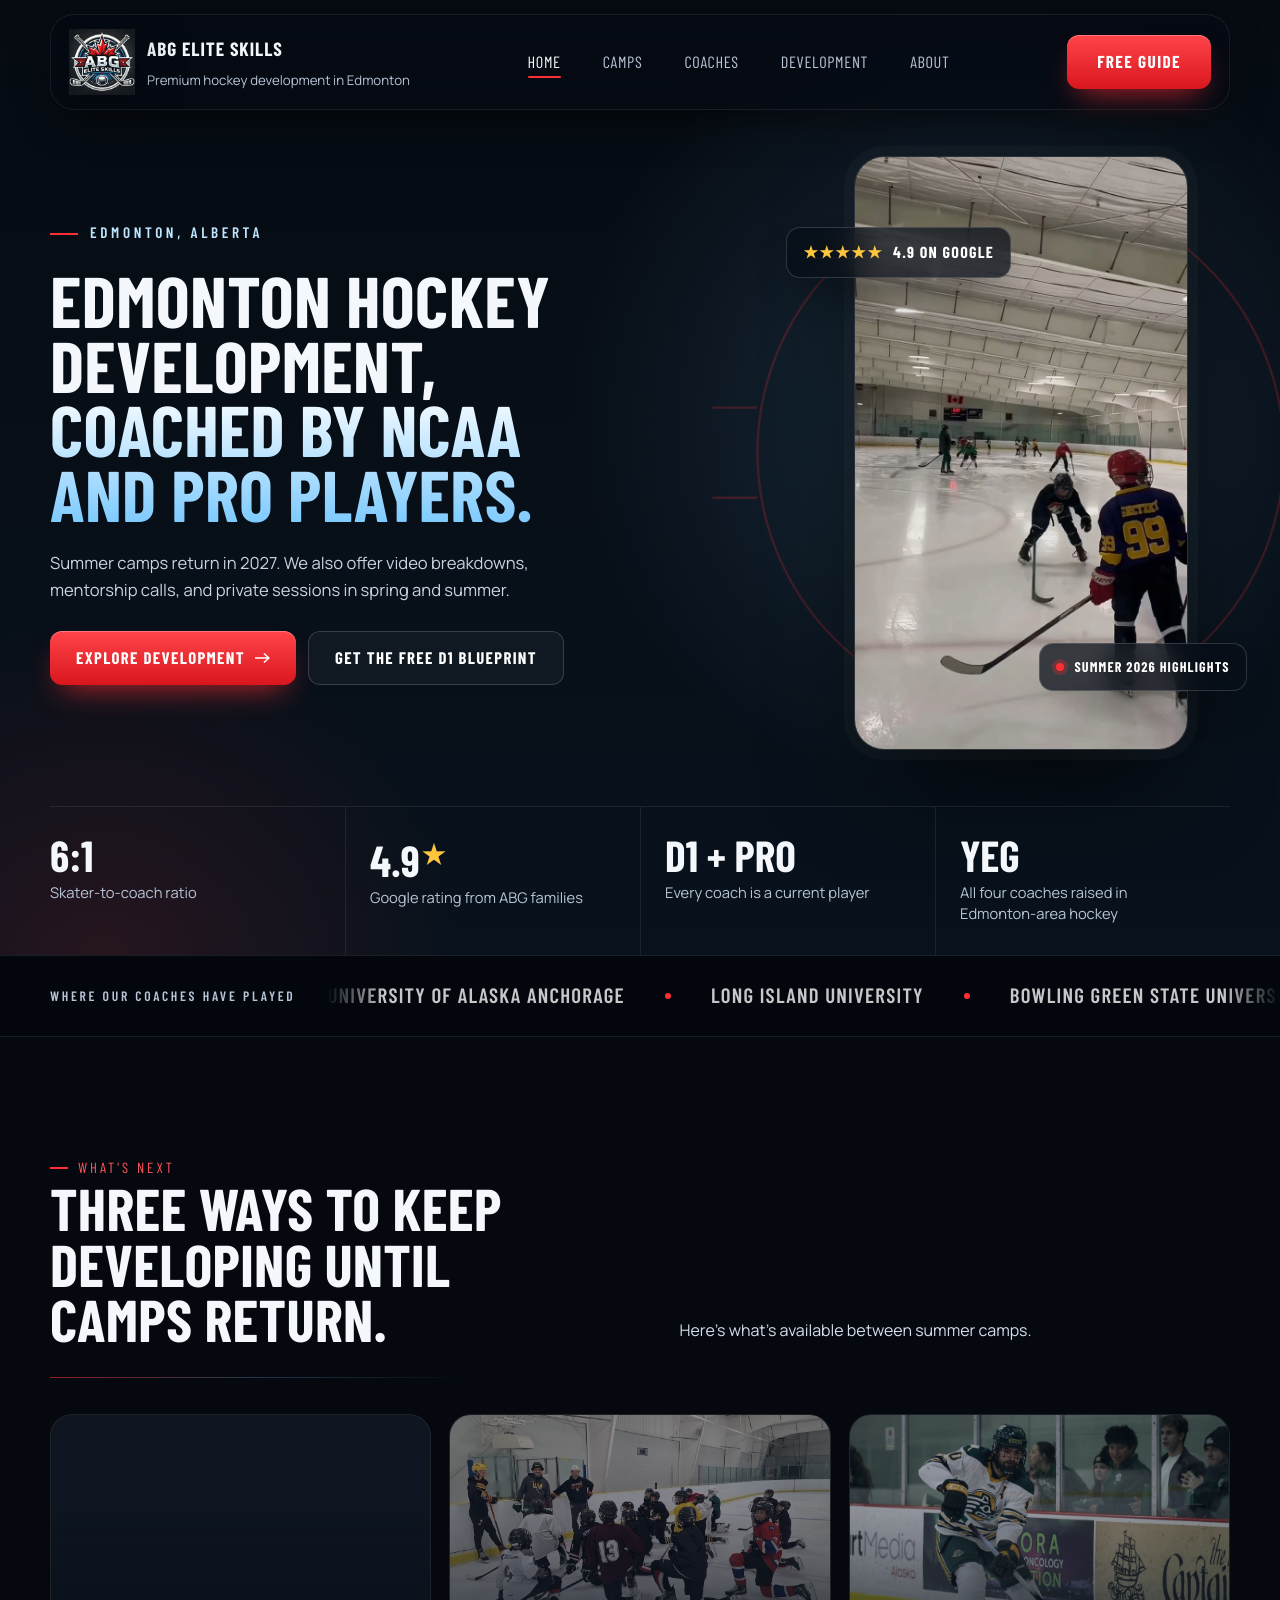
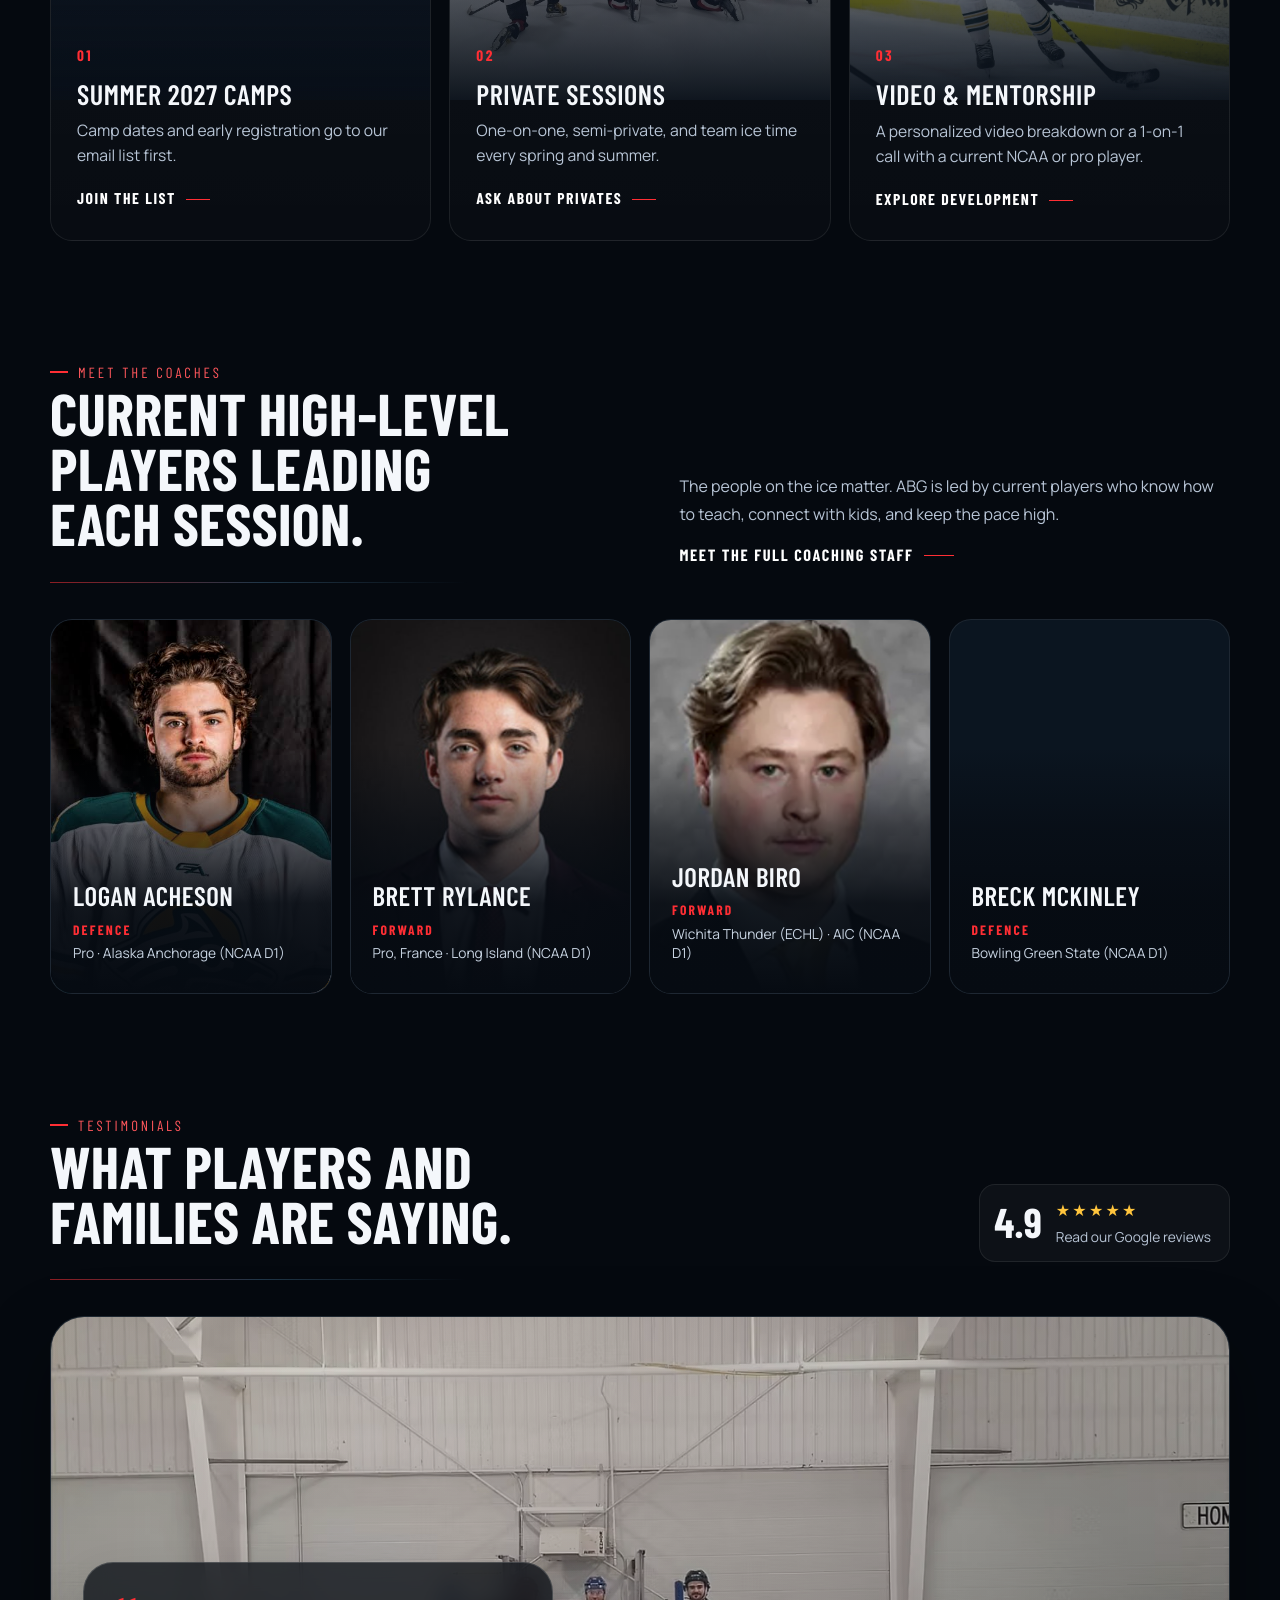
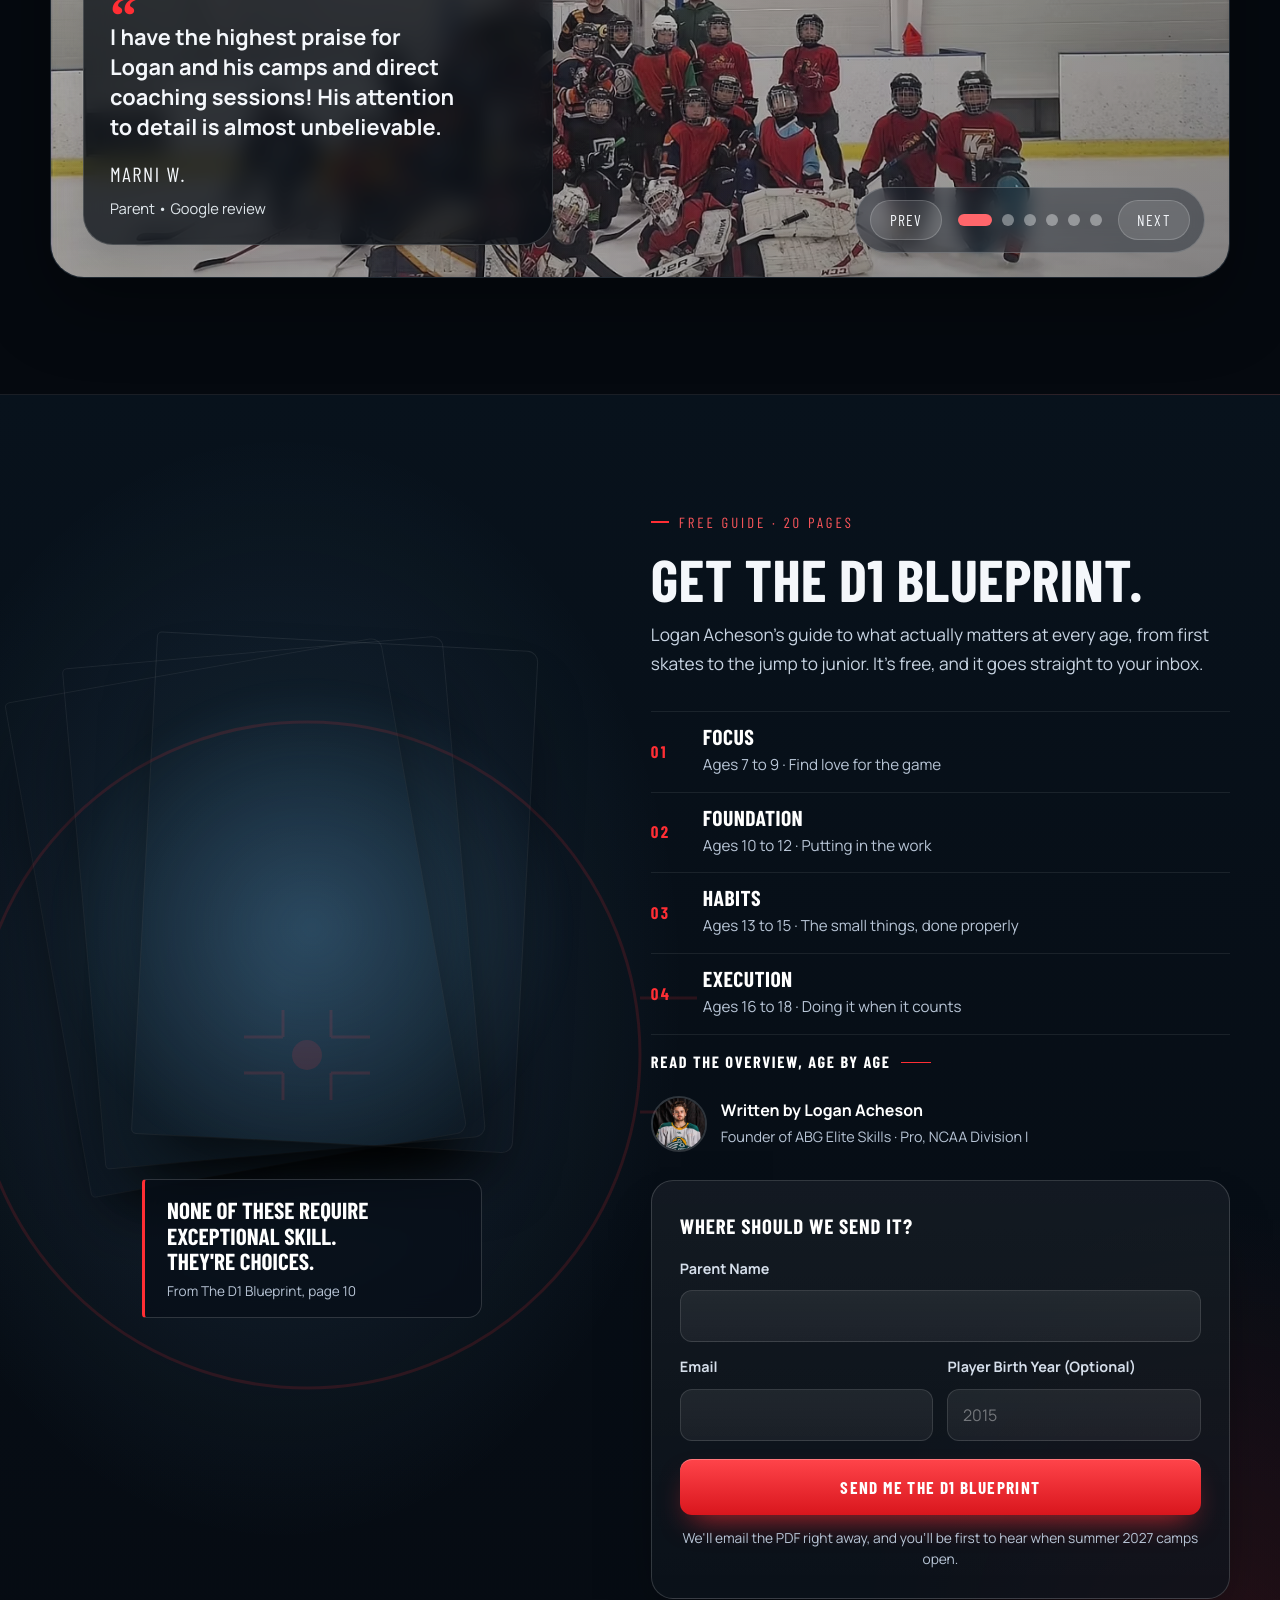
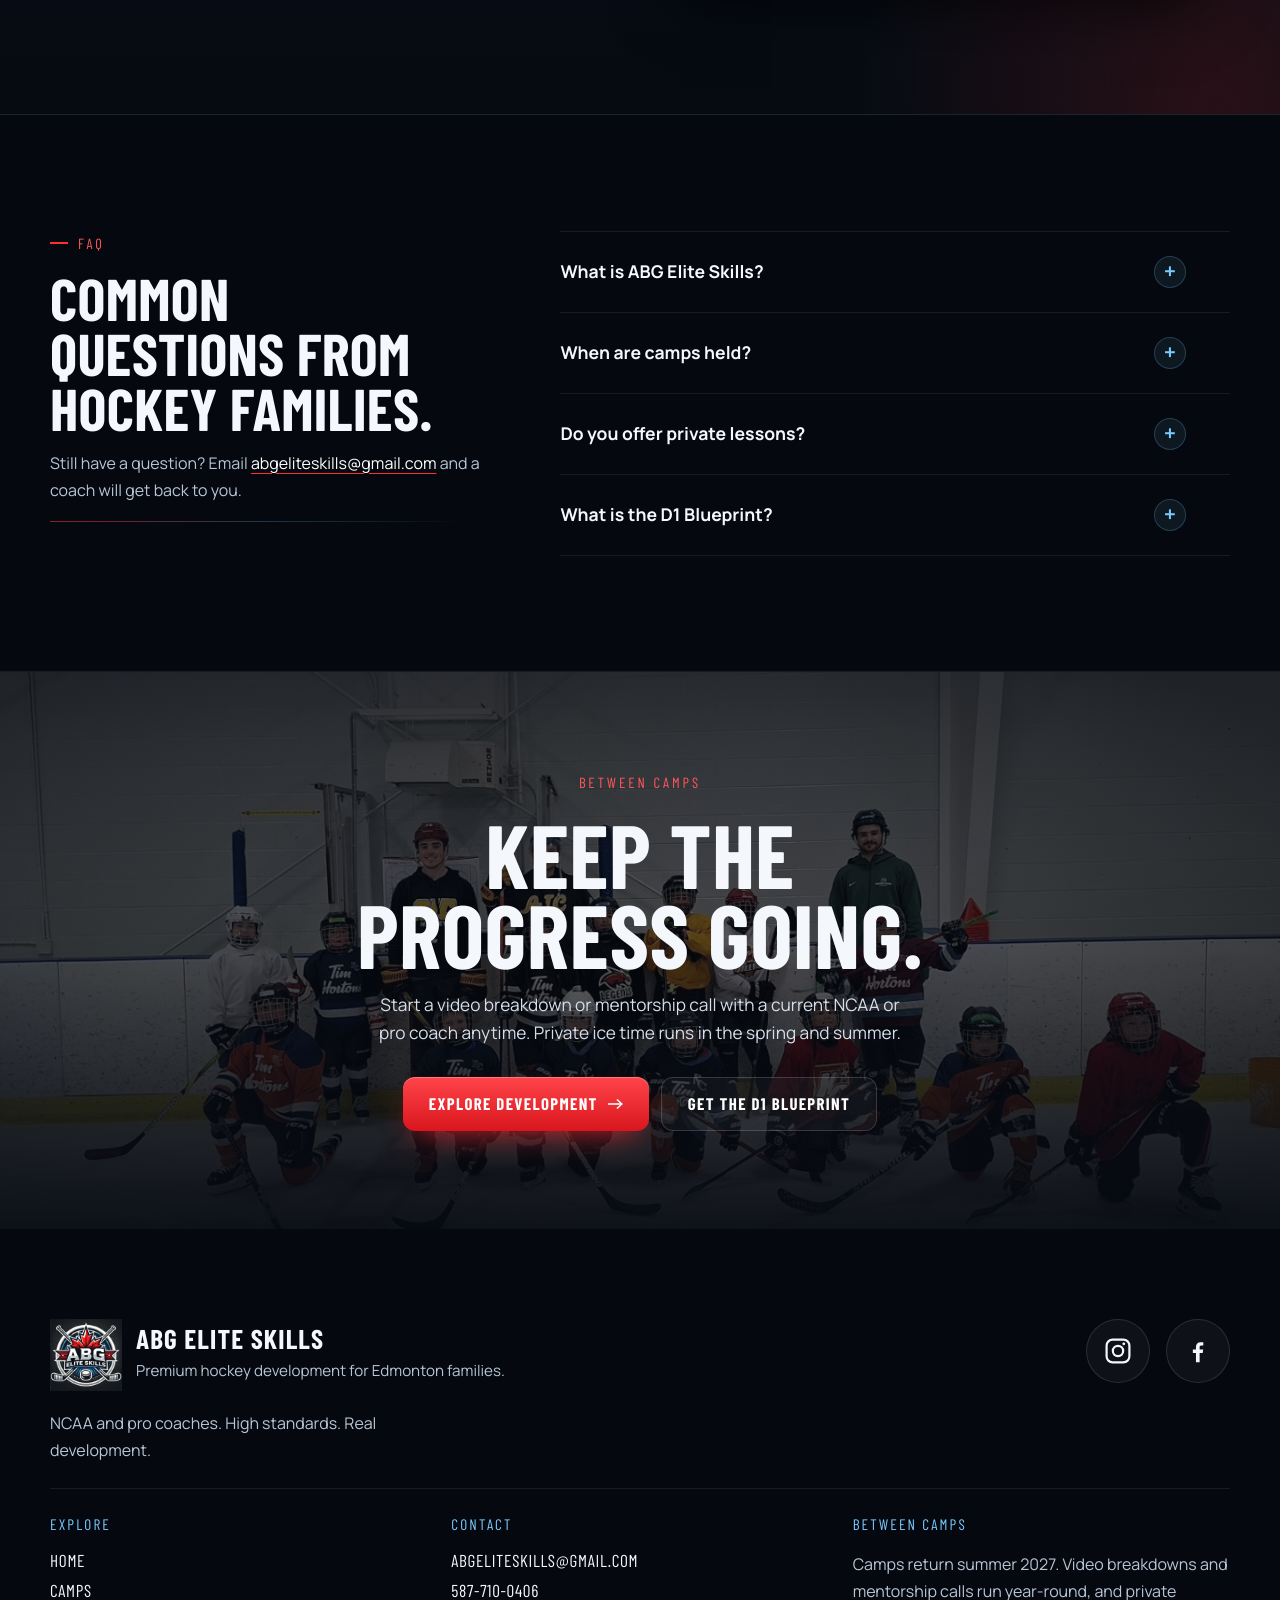
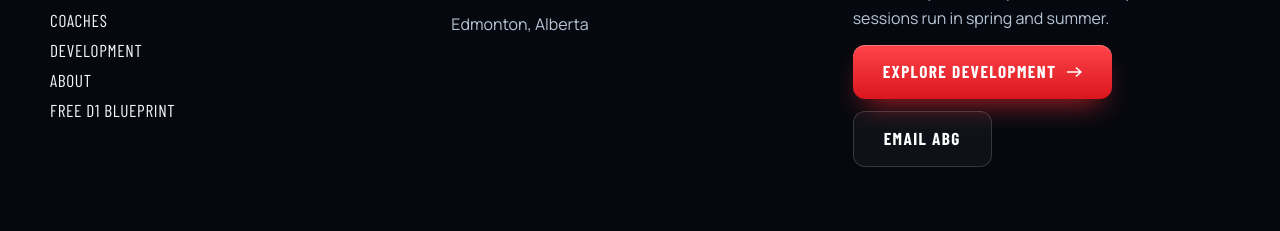
==== commit b524d10e: "D1 Blueprint page Added the d1 blueprint and ai crawling" ====
--- a/index.html
+++ b/index.html
@@ -203,8 +203,8 @@
       rel="stylesheet"
     />
     <link rel="icon" href="./assets/favicon-64.png" type="image/png" />
-    <link rel="stylesheet" href="./styles.css?v=20260814-winter-mode-69" />
-    <link rel="stylesheet" href="./design.css?v=20260814-winter-mode-69" />
+    <link rel="stylesheet" href="./styles.css?v=20260814-winter-mode-72" />
+    <link rel="stylesheet" href="./design.css?v=20260814-winter-mode-72" />
     <script>
       if (/(^|\.)abgeliteskills\.com$/.test(location.hostname)) {
       !function(f,b,e,v,n,t,s){if(f.fbq)return;n=f.fbq=function(){n.callMethod?
@@ -246,7 +246,7 @@
           <a class="nav-link" href="./about.html">About</a>
         </nav>
 
-        <a class="button button-small" href="./index.html#stay-in-touch">Free Guide</a>
+        <a class="button button-small" href="./d1-blueprint.html">Free Guide</a>
       </header>
 
       <main>
@@ -414,7 +414,91 @@
               <a class="arrow-link" href="./coaches.html">Meet the full coaching staff</a>
             </div>
           </div>
-          <div class="coach-preview-grid" data-coach-grid="featured"></div>
+          <div class="coach-preview-grid" data-coach-grid="featured"><!-- prerendered from data.js by tools/prerender.mjs -->
+<article class="coach-card">
+      <div class="coach-card-media">
+        <img
+          src="./assets/logan-acheson-headshot.jpeg"
+          alt="Logan Acheson headshot"
+          loading="lazy"
+          decoding="async"
+          style="--coach-preview-position: center 20%; --coach-preview-mobile-position: center 15%;"
+        />
+      </div>
+      <div class="coach-card-body">
+        <p class="program-month coach-origin">KC<br />Minor Hockey</p>
+        <h3 class="coach-name">Logan Acheson</h3>
+        <p class="coach-role">
+    <span class="coach-position">Defence</span>
+    <span class="coach-teamline">Pro · Alaska Anchorage (NCAA D1)</span>
+  </p>
+        <p class="coach-summary">Logan brings a two-way defenceman’s lens to the ice, with a focus on mobility, habits, and game intelligence.</p>
+      </div>
+    </article>
+  
+    <article class="coach-card">
+      <div class="coach-card-media">
+        <img
+          src="./assets/coach-brett-rylance-headshot.jpg"
+          alt="Brett Rylance headshot"
+          loading="lazy"
+          decoding="async"
+          style="--coach-preview-position: center 18%; --coach-preview-mobile-position: center 13%;"
+        />
+      </div>
+      <div class="coach-card-body">
+        <p class="program-month coach-origin">KC<br />Minor Hockey</p>
+        <h3 class="coach-name">Brett Rylance</h3>
+        <p class="coach-role">
+    <span class="coach-position">Forward</span>
+    <span class="coach-teamline">Pro, France · Long Island (NCAA D1)</span>
+  </p>
+        <p class="coach-summary">Brett emphasizes speed, transition, offensive confidence, and the awareness needed to create at pace.</p>
+      </div>
+    </article>
+  
+    <article class="coach-card">
+      <div class="coach-card-media">
+        <img
+          src="./assets/coach-jordan-biro-headshot.jpg"
+          alt="Jordan Biro headshot"
+          loading="lazy"
+          decoding="async"
+          style="--coach-preview-position: center 17%; --coach-preview-mobile-position: center 12%;"
+        />
+      </div>
+      <div class="coach-card-body">
+        <p class="program-month coach-origin">Sherwood Park<br />Minor Hockey</p>
+        <h3 class="coach-name">Jordan Biro</h3>
+        <p class="coach-role">
+    <span class="coach-position">Forward</span>
+    <span class="coach-teamline">Wichita Thunder (ECHL) · AIC (NCAA D1)</span>
+  </p>
+        <p class="coach-summary">Jordan brings an offensive, deceptive skill lens rooted in creativity, puck control, and small-area play.</p>
+      </div>
+    </article>
+  
+    <article class="coach-card">
+      <div class="coach-card-media">
+        <img
+          src="./assets/coach-breck-mckinley-headshot.jpg"
+          alt="Breck McKinley headshot"
+          loading="lazy"
+          decoding="async"
+          style="--coach-preview-position: center 15%; --coach-preview-mobile-position: center 10%;"
+        />
+      </div>
+      <div class="coach-card-body">
+        <p class="program-month coach-origin">St. Albert<br />Minor Hockey</p>
+        <h3 class="coach-name">Breck McKinley</h3>
+        <p class="coach-role">
+    <span class="coach-position">Defence</span>
+    <span class="coach-teamline">Bowling Green State (NCAA D1)</span>
+  </p>
+        <p class="coach-summary">Breck focuses on puck-moving detail, positioning, mobility, and modern defenceman habits.</p>
+      </div>
+    </article>
+<!-- /prerendered --></div>
         </section>
 
         <section class="section reveal">
@@ -431,7 +515,138 @@
               </span>
             </a>
           </div>
-          <div class="testimonial-slider" data-testimonial-slider="featured"></div>
+          <div class="testimonial-slider" data-testimonial-slider="featured"><!-- prerendered from data.js by tools/prerender.mjs -->
+<div class="testimonial-carousel">
+      <div class="testimonial-track" data-testimonial-track>
+        
+        <article class="testimonial-slide" data-testimonial-slide="0">
+          <div class="testimonial-slide-image">
+            <img src="./assets/Aug%20Image.avif" alt="Marni W. testimonial background" decoding="async" />
+          </div>
+          <div class="testimonial-slide-panel">
+            <blockquote>I have the highest praise for Logan and his camps and direct coaching sessions! His attention to detail is almost unbelievable.</blockquote>
+            <div class="testimonial-attribution">
+              <p class="quote-credit">Marni W.</p>
+              <p class="testimonial-meta">Parent • Google review</p>
+            </div>
+          </div>
+        </article>
+      
+        <article class="testimonial-slide" data-testimonial-slide="1">
+          <div class="testimonial-slide-image">
+            <img src="./assets/July%20Image%20.avif" alt="Adriana E. testimonial background" loading="lazy" decoding="async" />
+          </div>
+          <div class="testimonial-slide-panel">
+            <blockquote>My son loved these development camps. They were challenging, engaging and fun. The leadership and skill levels were fantastic.</blockquote>
+            <div class="testimonial-attribution">
+              <p class="quote-credit">Adriana E.</p>
+              <p class="testimonial-meta">Parent • Google review</p>
+            </div>
+          </div>
+        </article>
+      
+        <article class="testimonial-slide" data-testimonial-slide="2">
+          <div class="testimonial-slide-image">
+            <img src="./assets/web/camp-group-kneel.jpg" alt="Cameron Olson testimonial background" loading="lazy" decoding="async" />
+          </div>
+          <div class="testimonial-slide-panel">
+            <blockquote>The games were really fun, the coaches had a good attitude, and they pushed my potential at the camp. It was fun, but we also worked hard. I would do that camp again.</blockquote>
+            <div class="testimonial-attribution">
+              <p class="quote-credit">Cameron Olson</p>
+              <p class="testimonial-meta">Player • KC U11 HADP Cougars</p>
+            </div>
+          </div>
+        </article>
+      
+        <article class="testimonial-slide" data-testimonial-slide="3">
+          <div class="testimonial-slide-image">
+            <img src="./assets/Position%20Specific%20Image.avif" alt="Meagan O. testimonial background" loading="lazy" decoding="async" />
+          </div>
+          <div class="testimonial-slide-panel">
+            <blockquote>The kids had an amazing time, and Logan and his team did such a great job making an effort with each player on the ice.</blockquote>
+            <div class="testimonial-attribution">
+              <p class="quote-credit">Meagan O.</p>
+              <p class="testimonial-meta">Parent • Google review</p>
+            </div>
+          </div>
+        </article>
+      
+        <article class="testimonial-slide" data-testimonial-slide="4">
+          <div class="testimonial-slide-image">
+            <img src="./assets/web/camp-coaches-teaching.jpg" alt="Ron K. testimonial background" loading="lazy" decoding="async" />
+          </div>
+          <div class="testimonial-slide-panel">
+            <blockquote>My son has always enjoyed these camps. This will be his 3rd year as a returning player.</blockquote>
+            <div class="testimonial-attribution">
+              <p class="quote-credit">Ron K.</p>
+              <p class="testimonial-meta">Parent • Google review</p>
+            </div>
+          </div>
+        </article>
+      
+        <article class="testimonial-slide" data-testimonial-slide="5">
+          <div class="testimonial-slide-image">
+            <img src="./assets/web/camp-huddle.jpg" alt="Yic C. testimonial background" loading="lazy" decoding="async" />
+          </div>
+          <div class="testimonial-slide-panel">
+            <blockquote>One of the best camps in Edmonton. Thanks coach Logan and team.</blockquote>
+            <div class="testimonial-attribution">
+              <p class="quote-credit">Yic C.</p>
+              <p class="testimonial-meta">Google review</p>
+            </div>
+          </div>
+        </article>
+      
+      </div>
+      <div class="testimonial-controls">
+        <button class="testimonial-arrow" type="button" data-testimonial-arrow="prev" aria-label="Previous testimonial">Prev</button>
+        <div class="testimonial-dots">
+        <button
+          class="testimonial-dot is-active"
+          type="button"
+          aria-label="Show testimonial 1"
+          data-testimonial-dot="0"
+        ></button>
+      
+        <button
+          class="testimonial-dot"
+          type="button"
+          aria-label="Show testimonial 2"
+          data-testimonial-dot="1"
+        ></button>
+      
+        <button
+          class="testimonial-dot"
+          type="button"
+          aria-label="Show testimonial 3"
+          data-testimonial-dot="2"
+        ></button>
+      
+        <button
+          class="testimonial-dot"
+          type="button"
+          aria-label="Show testimonial 4"
+          data-testimonial-dot="3"
+        ></button>
+      
+        <button
+          class="testimonial-dot"
+          type="button"
+          aria-label="Show testimonial 5"
+          data-testimonial-dot="4"
+        ></button>
+      
+        <button
+          class="testimonial-dot"
+          type="button"
+          aria-label="Show testimonial 6"
+          data-testimonial-dot="5"
+        ></button>
+      </div>
+        <button class="testimonial-arrow" type="button" data-testimonial-arrow="next" aria-label="Next testimonial">Next</button>
+      </div>
+    </div>
+<!-- /prerendered --></div>
         </section>
 
         <section id="stay-in-touch" class="blueprint-band reveal" aria-labelledby="blueprint-title">
@@ -505,6 +720,8 @@
               </li>
             </ol>
 
+            <a class="arrow-link blueprint-overview-link" href="./d1-blueprint.html">Read the overview, age by age</a>
+
             <div class="blueprint-author">
               <img src="./assets/logan-acheson-headshot.jpeg" width="56" height="56" alt="Logan Acheson" loading="lazy" decoding="async" />
               <p><strong>Written by Logan Acheson</strong><span>Founder of ABG Elite Skills &middot; Pro, NCAA Division I</span></p>
@@ -565,7 +782,7 @@
             </details>
             <details class="camp-more faq-item">
               <summary>What is the D1 Blueprint?</summary>
-              <p class="camp-description">A free guide by Logan Acheson on what matters for player development at every age from 7 to 18, from building focus early to handling the jump to junior. Enter your email above and we&#x27;ll send it to you.</p>
+              <p class="camp-description">A free guide by Logan Acheson on what matters for player development at every age from 7 to 18, from building focus early to handling the jump to junior. Enter your email above and we&#x27;ll send it to you, or <a class="text-link" href="./d1-blueprint.html">read the overview by age</a>.</p>
             </details>
           </div>
         </section>
@@ -636,7 +853,7 @@
               <a href="./coaches.html">Coaches</a>
               <a href="./development.html">Development</a>
               <a href="./about.html">About</a>
-              <a href="./index.html#stay-in-touch">Free D1 Blueprint</a>
+              <a href="./d1-blueprint.html">Free D1 Blueprint</a>
             </div>
           </div>
           <div class="footer-column">
@@ -665,8 +882,9 @@
       <a class="mobile-conversion-primary" href="./development.html" data-track-event="mobile_sticky_development_click" data-track-placement="mobile_conversion_bar">Development</a>
     </nav>
 
-    <script src="./data.js?v=20260814-winter-mode-69"></script>
-    <script src="./script.js?v=20260814-winter-mode-69"></script>
-    <script src="./blueprint-signup.js?v=20260814-winter-mode-69"></script>
+    <script src="./data.js?v=20260814-winter-mode-72"></script>
+    <script src="./render.js?v=20260814-winter-mode-72"></script>
+    <script src="./script.js?v=20260814-winter-mode-72"></script>
+    <script src="./blueprint-signup.js?v=20260814-winter-mode-72"></script>
   </body>
 </html>
--- a/design.css
+++ b/design.css
@@ -587,7 +587,8 @@
 
 .split-heading h2,
 .faq-heading h2,
-.blueprint-head h2 {
+.blueprint-head h2,
+.blueprint-head h1 {
   font-size: clamp(2.4rem, 4.6vw, 4.2rem);
   line-height: 0.94;
 }
@@ -1272,7 +1273,8 @@
 
   .split-heading h2,
   .faq-heading h2,
-  .blueprint-head h2 {
+  .blueprint-head h2,
+  .blueprint-head h1 {
     font-size: clamp(2.1rem, 9.5vw, 2.8rem);
   }
 
@@ -2378,6 +2380,7 @@
   grid-template-areas:
     "showcase head"
     "showcase stages"
+    "showcase overview"
     "showcase author"
     "showcase form";
   column-gap: clamp(40px, 6vw, 96px);
@@ -2405,7 +2408,8 @@
   background: var(--red);
 }
 
-.blueprint-head h2 {
+.blueprint-head h2,
+.blueprint-head h1 {
   margin: 0;
   text-transform: uppercase;
 }
@@ -2647,6 +2651,7 @@
       "head"
       "showcase"
       "stages"
+      "overview"
       "author"
       "form";
   }
@@ -2739,3 +2744,349 @@
     max-width: 52px;
   }
 }
+
+/* ============================================================
+   D1 BLUEPRINT PAGE (/d1-blueprint)
+   Opens with the same signup band as the homepage, then the guide
+   stage by stage, the setbacks timeline, FAQ, and a closing band.
+   ============================================================ */
+
+body[data-page="blueprint"] .blueprint-hero {
+  margin-top: -18px;
+  padding-top: clamp(140px, 13vw, 170px);
+  border-top: 0;
+}
+
+.blueprint-head h1 {
+  font-size: clamp(3rem, 6vw, 5.6rem);
+  line-height: 0.9;
+}
+
+a.blueprint-stage-text {
+  color: var(--muted);
+  text-decoration: none;
+  transition: color 180ms ease;
+}
+
+a.blueprint-stage-text:hover strong {
+  color: var(--ice-soft);
+}
+
+.blueprint-why-note {
+  max-width: 46rem;
+  margin: 0;
+  color: #c8d4e2;
+  font-size: 1.05rem;
+  line-height: 1.7;
+}
+
+/* Stage-by-stage articles */
+.blueprint-overview {
+  display: grid;
+}
+
+.stage-article {
+  display: grid;
+  grid-template-columns: minmax(0, 0.72fr) minmax(0, 1.28fr);
+  gap: clamp(28px, 5vw, 72px);
+  padding: clamp(48px, 6vw, 80px) 0;
+  border-top: 1px solid var(--hairline);
+}
+
+.stage-article-head {
+  position: sticky;
+  top: 120px;
+  align-self: start;
+  display: grid;
+  gap: 8px;
+}
+
+.stage-article-number {
+  color: transparent;
+  font-family: var(--display);
+  font-size: clamp(4.5rem, 8vw, 7rem);
+  font-weight: 700;
+  line-height: 0.85;
+  -webkit-text-stroke: 1.5px rgba(255, 46, 52, 0.7);
+}
+
+.stage-article-head .eyebrow {
+  margin: 10px 0 0;
+}
+
+.stage-article-head h3 {
+  margin: 0;
+  font-size: clamp(2.6rem, 4.6vw, 4rem);
+  line-height: 0.9;
+  text-transform: uppercase;
+}
+
+.stage-article-tagline {
+  margin: 4px 0 0;
+  color: var(--ice-soft);
+  font-size: 1.1rem;
+}
+
+.stage-article-body {
+  display: grid;
+  gap: 18px;
+  color: #c8d4e2;
+  font-size: 1.04rem;
+  line-height: 1.7;
+}
+
+.stage-article-body p {
+  margin: 0;
+}
+
+.stage-article-body h4 {
+  margin: 10px 0 0;
+  color: #fff;
+  font-family: var(--display);
+  font-size: 1.1rem;
+  font-weight: 700;
+  letter-spacing: 0.12em;
+  text-transform: uppercase;
+}
+
+.stage-article-body ul {
+  display: grid;
+  gap: 10px;
+  margin: 0;
+  padding: 0;
+  list-style: none;
+}
+
+.stage-article-body li {
+  position: relative;
+  padding-left: 26px;
+}
+
+.stage-article-body li::before {
+  content: "→";
+  position: absolute;
+  left: 0;
+  color: var(--red);
+  font-weight: 700;
+}
+
+.stage-article-body strong {
+  color: #fff;
+}
+
+.stage-article-quote {
+  position: relative;
+  margin: 8px 0;
+  padding: 22px 24px 22px 26px;
+  border: 1px solid var(--hairline);
+  border-left: 3px solid var(--red);
+  border-radius: 4px 16px 16px 4px;
+  color: #fff;
+  font-size: 1.08rem;
+  line-height: 1.6;
+  background: rgba(255, 255, 255, 0.03);
+}
+
+.stage-article-quote::before {
+  content: "From my career";
+  display: block;
+  margin-bottom: 8px;
+  color: #ff575c;
+  font-family: var(--display);
+  font-size: 0.82rem;
+  font-weight: 700;
+  letter-spacing: 0.2em;
+  text-transform: uppercase;
+}
+
+.stage-article-lists {
+  display: grid;
+  grid-template-columns: repeat(2, minmax(0, 1fr));
+  gap: 16px;
+  margin-top: 6px;
+}
+
+.stage-article-lists > div {
+  display: grid;
+  align-content: start;
+  gap: 14px;
+  padding: 22px;
+  border: 1px solid var(--hairline);
+  border-radius: 18px;
+  background: linear-gradient(180deg, rgba(255, 255, 255, 0.035), rgba(255, 255, 255, 0.01));
+}
+
+.stage-article-lists h4 {
+  margin: 0;
+}
+
+.stage-article-lists > div:last-child li::before {
+  content: "×";
+  color: var(--muted);
+}
+
+.stage-article-lists li {
+  font-size: 0.96rem;
+  line-height: 1.55;
+}
+
+/* Setbacks timeline */
+.setback-timeline {
+  position: relative;
+  display: grid;
+  grid-template-columns: repeat(5, minmax(0, 1fr));
+  gap: 16px;
+  margin: 0;
+  padding: 28px 0 0;
+  list-style: none;
+}
+
+.setback-timeline::before {
+  content: "";
+  position: absolute;
+  top: 34px;
+  left: 0;
+  right: 0;
+  height: 1px;
+  background: linear-gradient(90deg, rgba(255, 46, 52, 0.6), rgba(122, 201, 255, 0.6));
+}
+
+.setback-timeline li {
+  position: relative;
+  display: grid;
+  align-content: start;
+  gap: 6px;
+  padding-top: 26px;
+}
+
+.setback-timeline li::before {
+  content: "";
+  position: absolute;
+  top: 0;
+  left: 0;
+  width: 13px;
+  height: 13px;
+  border-radius: 50%;
+  background: var(--red);
+  box-shadow: 0 0 0 5px rgba(255, 46, 52, 0.18);
+}
+
+.setback-timeline li.is-outcome::before {
+  background: var(--ice);
+  box-shadow: 0 0 0 5px rgba(122, 201, 255, 0.2);
+}
+
+.setback-timeline span {
+  color: var(--muted);
+  font-family: var(--display);
+  font-size: 0.9rem;
+  font-weight: 600;
+  letter-spacing: 0.16em;
+  text-transform: uppercase;
+}
+
+.setback-timeline strong {
+  color: #fff;
+  font-family: var(--display);
+  font-size: 1.35rem;
+  line-height: 1.1;
+  text-transform: uppercase;
+}
+
+.setback-timeline li.is-outcome strong {
+  color: var(--ice-soft);
+}
+
+@media (max-width: 860px) {
+  .stage-article {
+    grid-template-columns: minmax(0, 1fr);
+    gap: 24px;
+  }
+
+  .stage-article-head {
+    position: static;
+    grid-template-columns: auto minmax(0, 1fr);
+    column-gap: 18px;
+    align-items: end;
+  }
+
+  .stage-article-number {
+    grid-row: span 3;
+    font-size: 4.6rem;
+  }
+
+  .stage-article-head .eyebrow {
+    margin: 0;
+  }
+
+  .stage-article-tagline {
+    grid-column: 1 / -1;
+  }
+
+  .setback-timeline {
+    grid-template-columns: minmax(0, 1fr);
+    gap: 22px;
+    padding: 0 0 0 30px;
+  }
+
+  .setback-timeline::before {
+    top: 4px;
+    bottom: 4px;
+    left: 6px;
+    right: auto;
+    width: 1px;
+    height: auto;
+    background: linear-gradient(180deg, rgba(255, 46, 52, 0.6), rgba(122, 201, 255, 0.6));
+  }
+
+  .setback-timeline li {
+    padding-top: 0;
+  }
+
+  .setback-timeline li::before {
+    top: 4px;
+    left: -30px;
+  }
+}
+
+@media (max-width: 640px) {
+  body[data-page="blueprint"] .blueprint-hero {
+    padding-top: 112px;
+  }
+
+  .stage-article {
+    padding: 44px 0;
+  }
+
+  .stage-article-head h3 {
+    font-size: 2.6rem;
+  }
+
+  .stage-article-body {
+    font-size: 1rem;
+  }
+
+  .stage-article-quote {
+    padding: 18px 18px 18px 20px;
+    font-size: 1rem;
+  }
+
+  .stage-article-lists {
+    grid-template-columns: minmax(0, 1fr);
+  }
+
+  .stage-article-lists > div {
+    padding: 18px;
+  }
+
+  .setback-timeline strong {
+    font-size: 1.2rem;
+  }
+}
+
+/* Homepage band: link through to the full overview page. */
+.blueprint-overview-link {
+  grid-area: overview;
+  justify-self: start;
+  margin-top: 18px;
+}
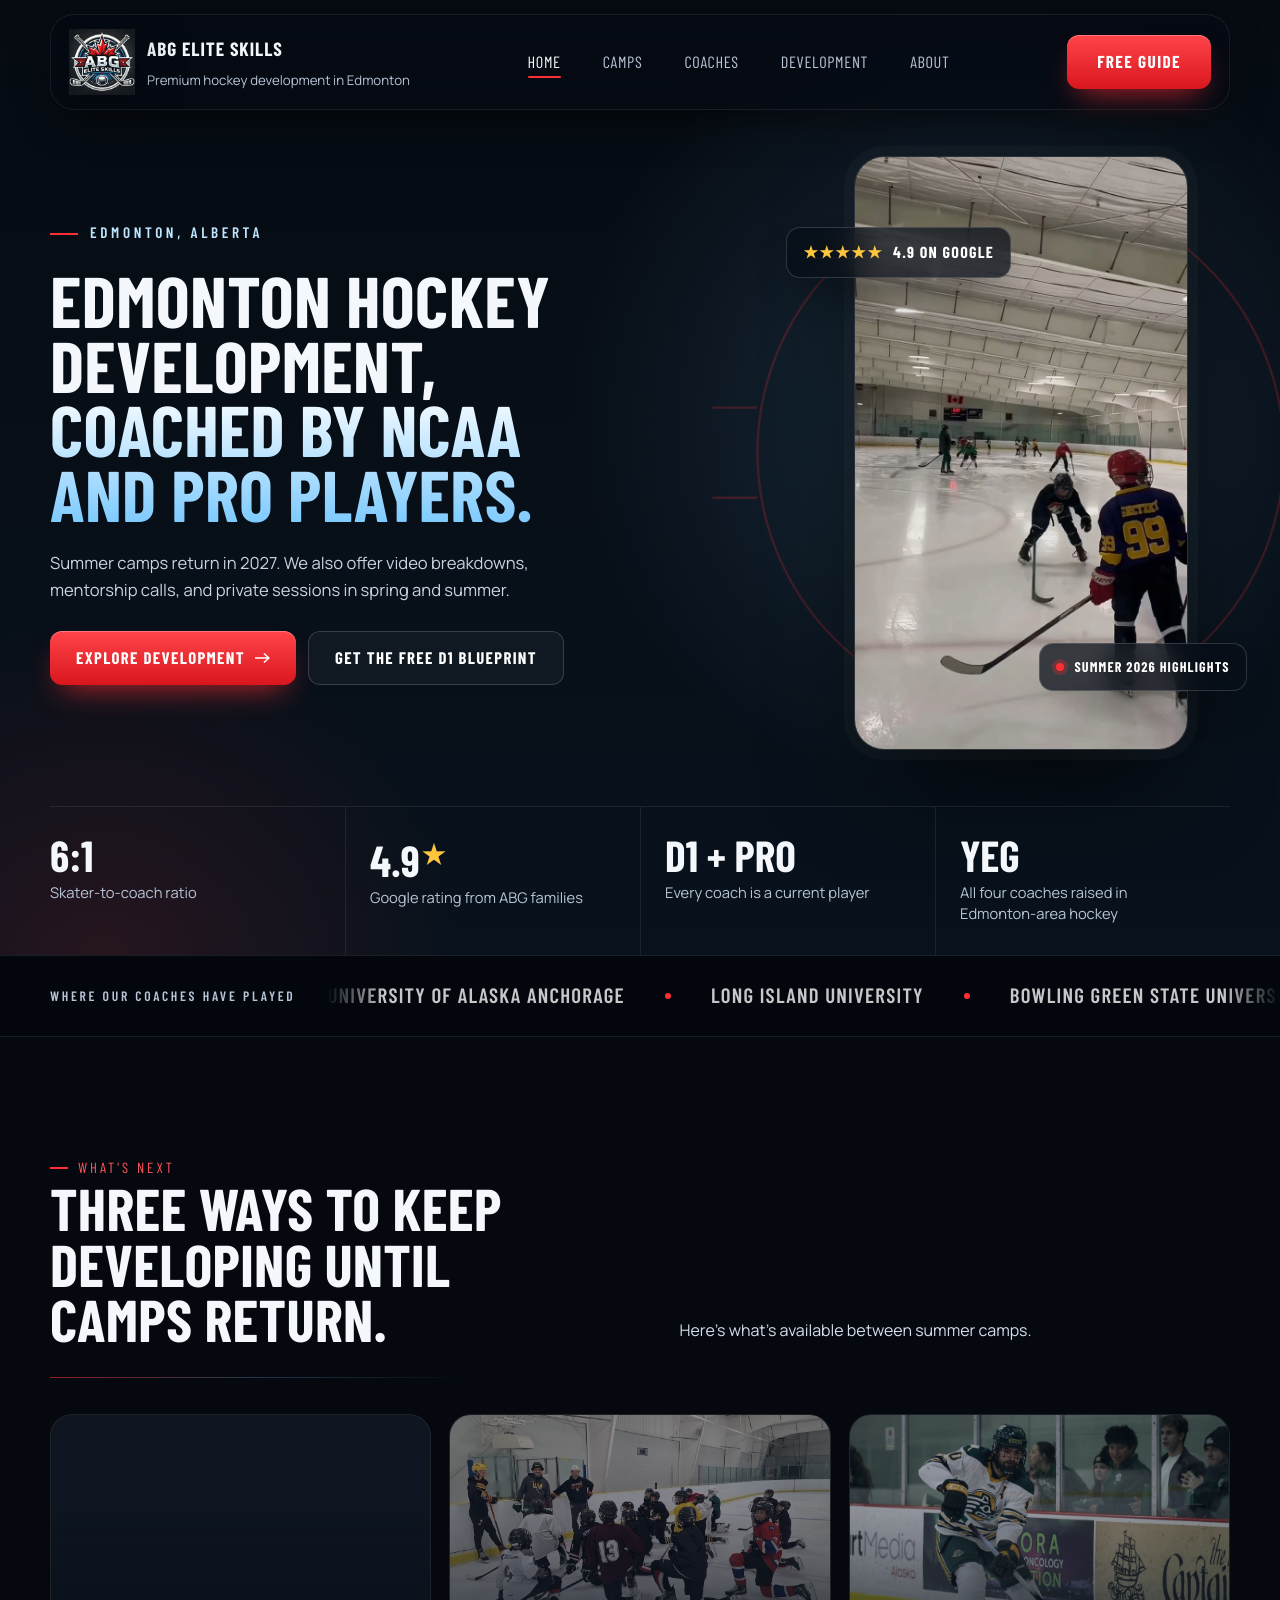
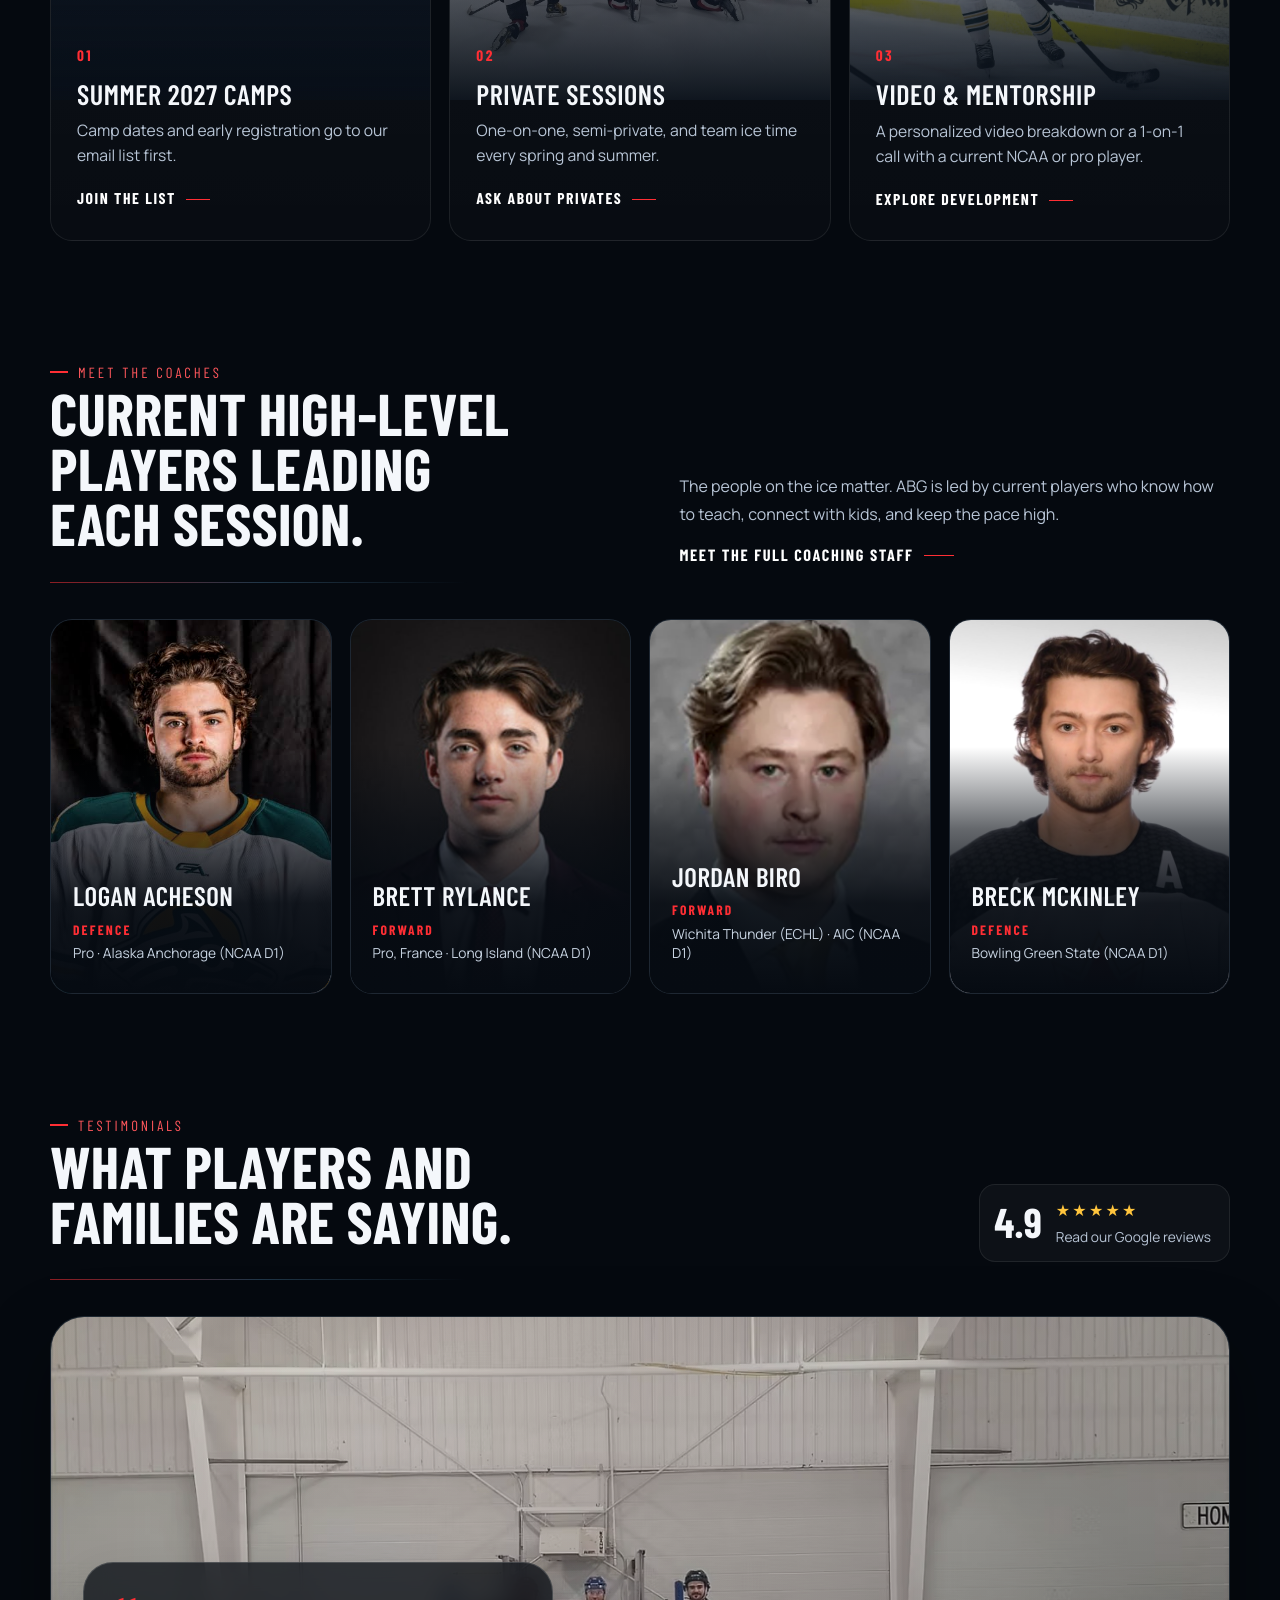
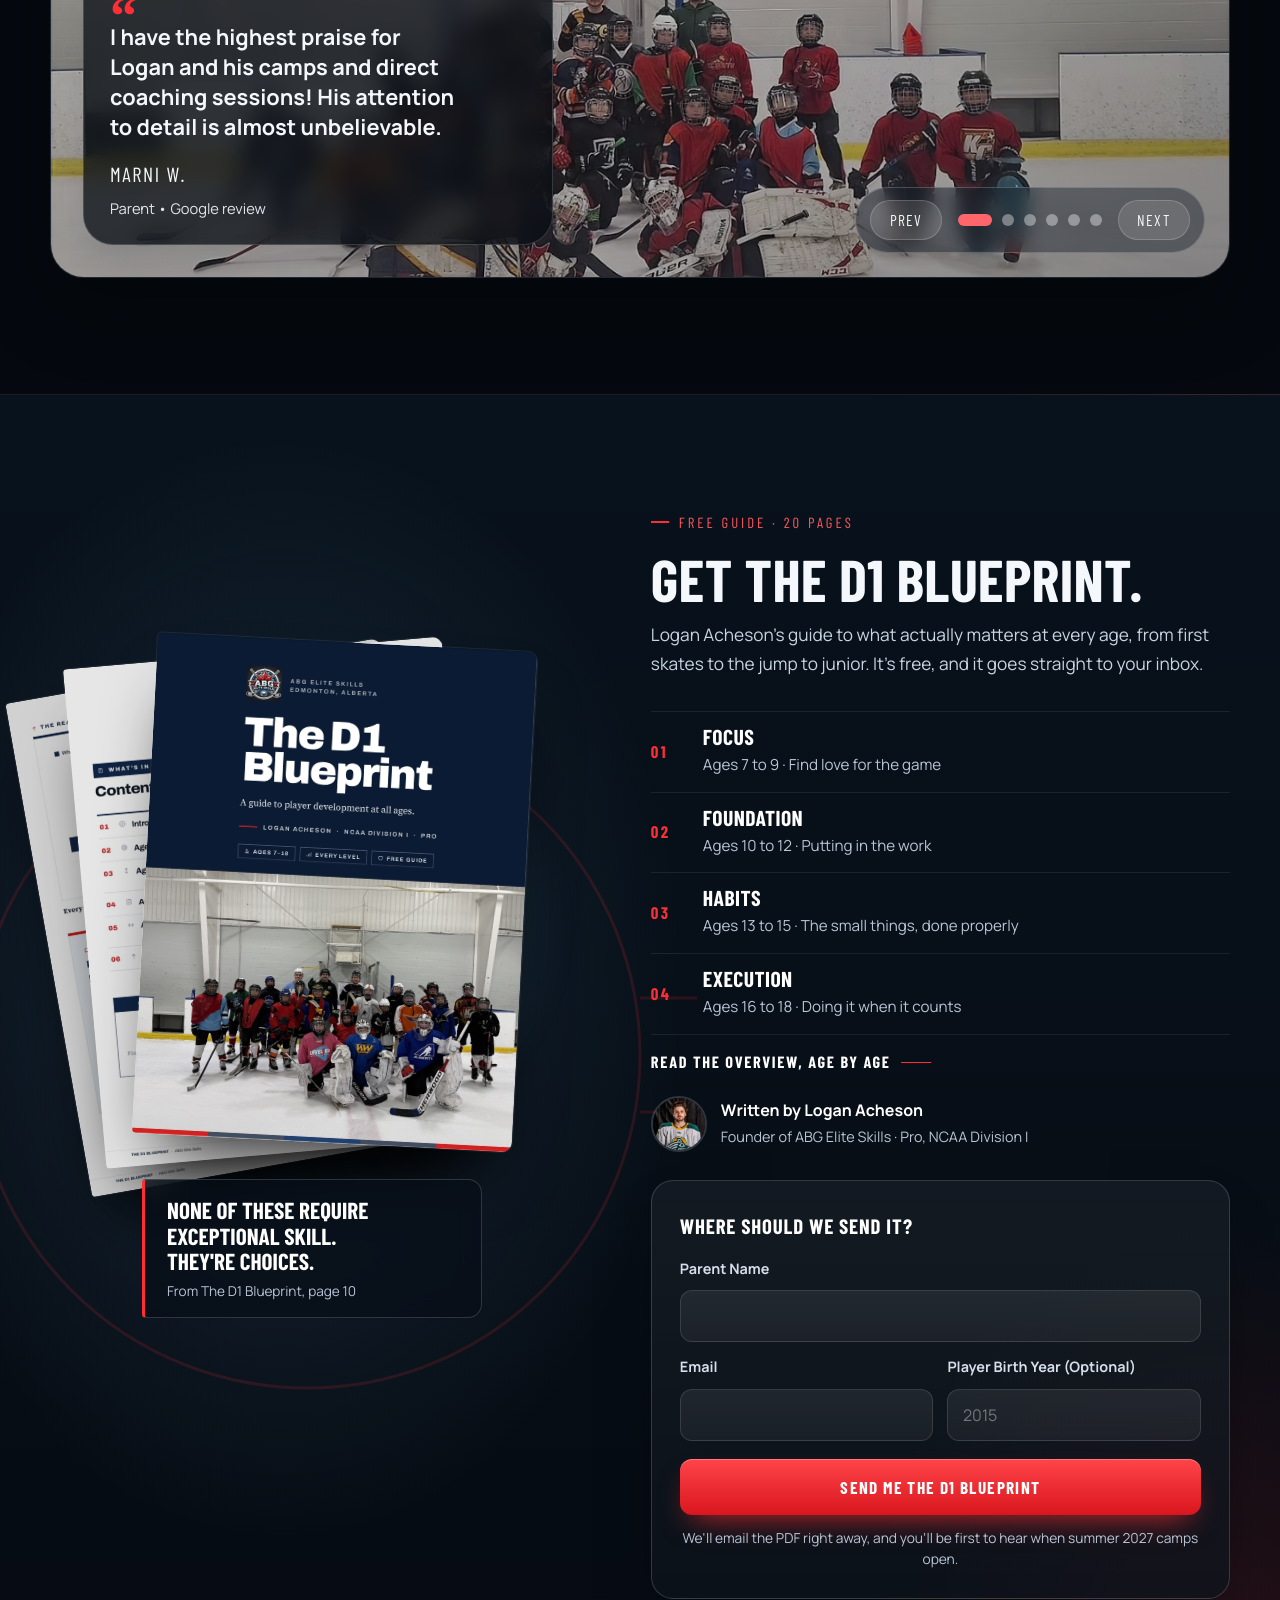
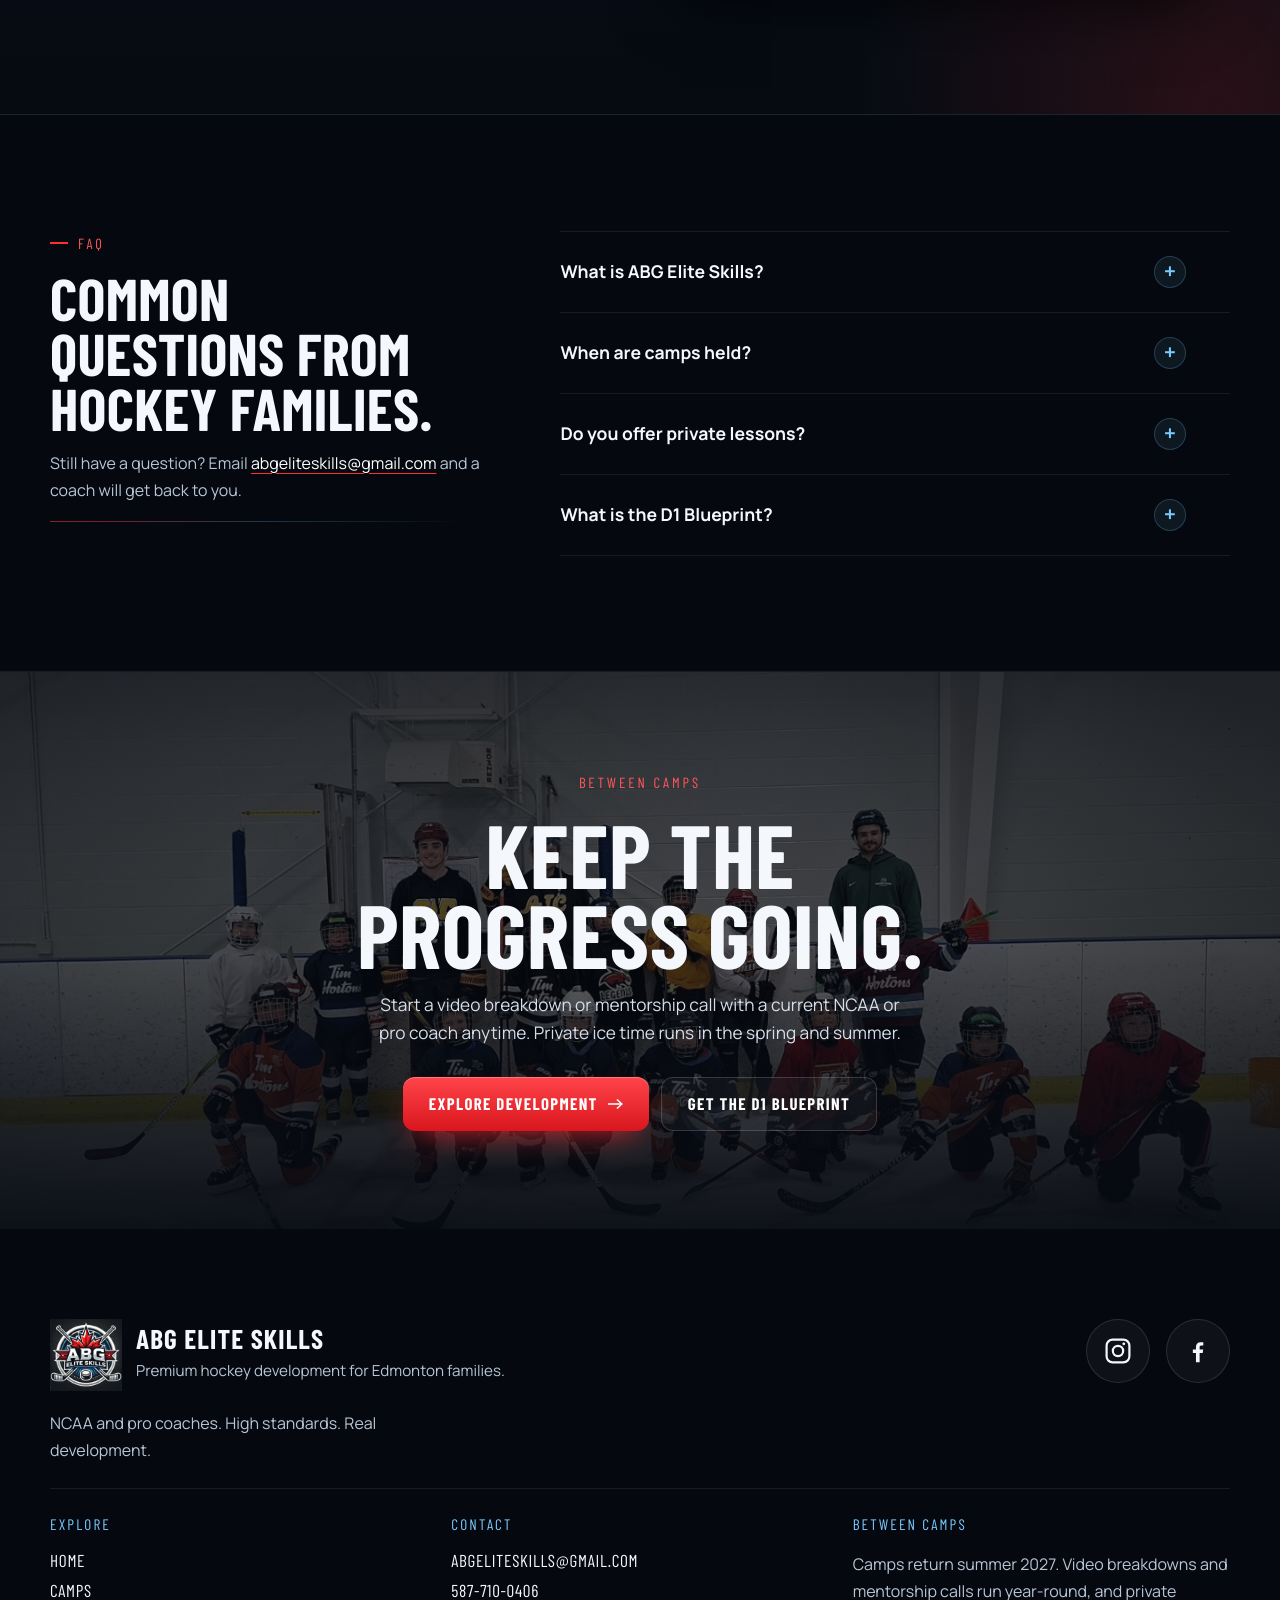
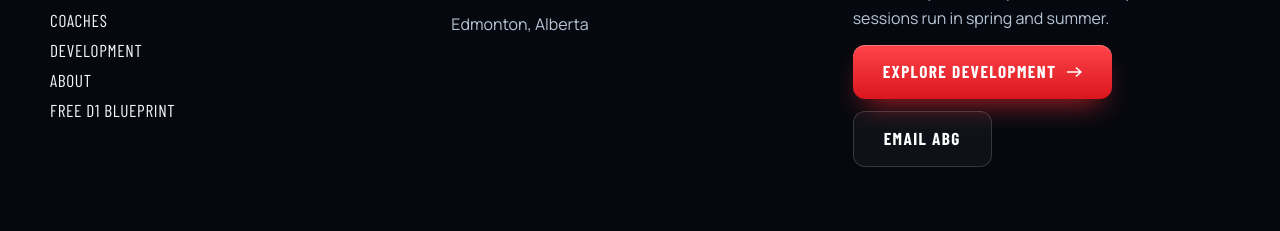
==== commit 78e36af8: "Contact Tracking Added Contact Tracking" ====
--- a/index.html
+++ b/index.html
@@ -203,8 +203,8 @@
       rel="stylesheet"
     />
     <link rel="icon" href="./assets/favicon-64.png" type="image/png" />
-    <link rel="stylesheet" href="./styles.css?v=20260814-winter-mode-72" />
-    <link rel="stylesheet" href="./design.css?v=20260814-winter-mode-72" />
+    <link rel="stylesheet" href="./styles.css?v=20260814-winter-mode-74" />
+    <link rel="stylesheet" href="./design.css?v=20260814-winter-mode-74" />
     <script>
       if (/(^|\.)abgeliteskills\.com$/.test(location.hostname)) {
       !function(f,b,e,v,n,t,s){if(f.fbq)return;n=f.fbq=function(){n.callMethod?
@@ -882,9 +882,9 @@
       <a class="mobile-conversion-primary" href="./development.html" data-track-event="mobile_sticky_development_click" data-track-placement="mobile_conversion_bar">Development</a>
     </nav>
 
-    <script src="./data.js?v=20260814-winter-mode-72"></script>
-    <script src="./render.js?v=20260814-winter-mode-72"></script>
-    <script src="./script.js?v=20260814-winter-mode-72"></script>
-    <script src="./blueprint-signup.js?v=20260814-winter-mode-72"></script>
+    <script src="./data.js?v=20260814-winter-mode-74"></script>
+    <script src="./render.js?v=20260814-winter-mode-74"></script>
+    <script src="./script.js?v=20260814-winter-mode-74"></script>
+    <script src="./blueprint-signup.js?v=20260814-winter-mode-74"></script>
   </body>
 </html>
